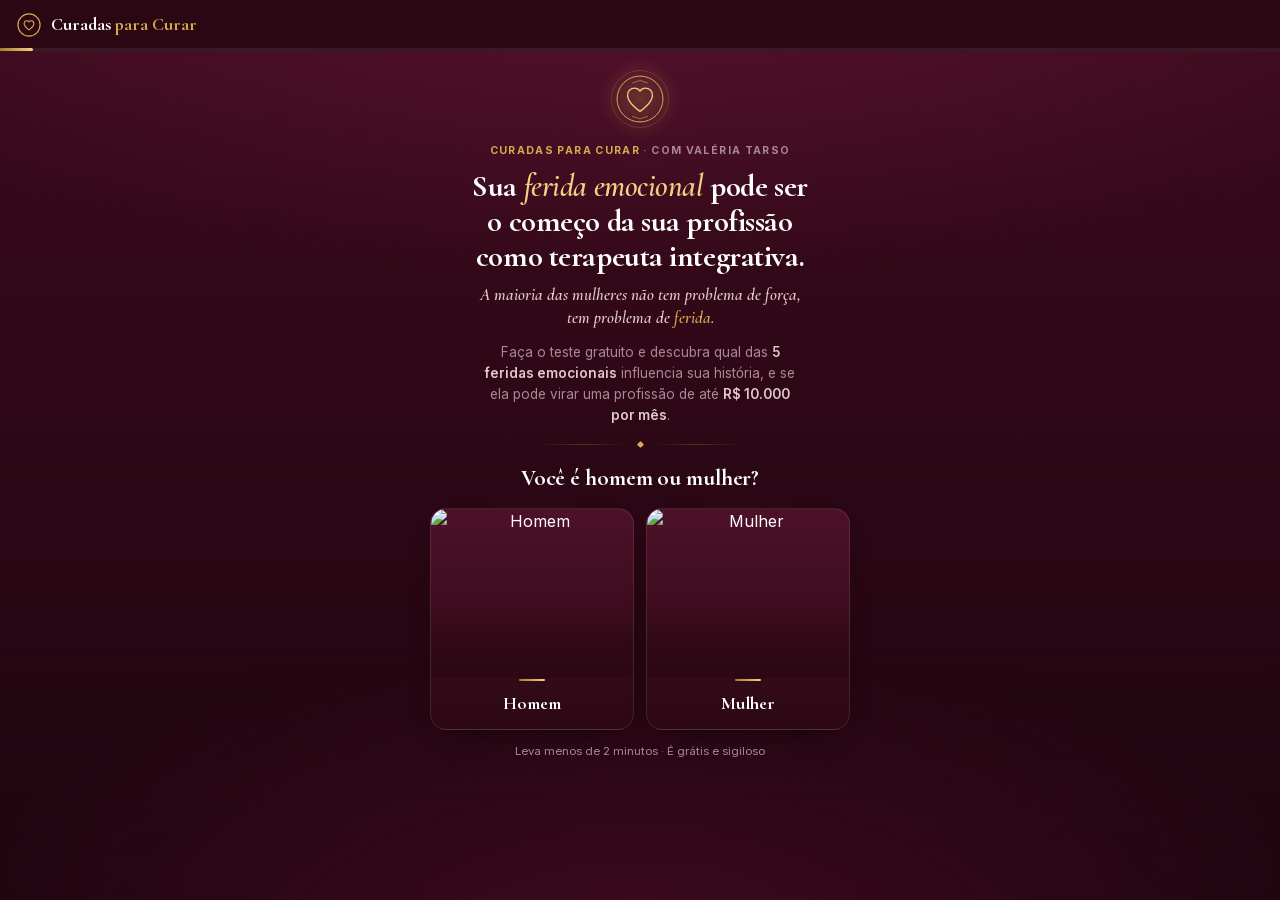
==== direto/index.html @ 756cb892 "Cópia do quiz /direto com a headline de profissão (só a primeira tela) Co-Authored-By: Claude Opus 5" ====
<!DOCTYPE html><html lang="en"><head><script id="fontes-abertura">(function(F){try{for(var i=0;i<F.length;i++){var s=atob(F[i][3]),u=new Uint8Array(s.length);for(var j=0;j<s.length;j++)u[j]=s.charCodeAt(j);document.fonts.add(new FontFace(F[i][0],u.buffer,{style:F[i][1],weight:F[i][2],display:"block"}))}}catch(e){var c="";for(var k=0;k<F.length;k++)c+='@font-face{font-family:"'+F[k][0]+'";font-style:'+F[k][1]+";font-weight:"+F[k][2]+";font-display:block;src:url(data:font/woff2;base64,"+F[k][3]+')format("woff2")}';var t=document.createElement("style");t.textContent=c;document.head.appendChild(t)}})([["Cormorant Abertura","normal","600 700","d09GMgABAAAAADkkABMAAAAAnswAADi1AAQAQgAAAAAAAAAAAAAAAAAAAAAAAAAAGoNHG5Y8HIpeP0hWQVKBQwZgP1NUQVSBACciAIIcL1YRCAqBmnD8JzDnMgE2AiQDg0ALgWIABCAFhwIHIBtUjUVFsHEACNB/TTISYRsVp7rs/1tyckQ1vhqcJxWGzUHUqxtbcGEXho3Q2Y02chufdRDtkfuzl55EGmjN+0NzzJ9oa9ZW9aDKsOsVFXJGXkyCEdMzmbs89eKIIhZ0hMY+ySX97+3++7WP0LwP7gHAJILzieHKXfmkUoj/8x7i5/TvSYTkxYmSQNReCMQIRJxgSQjiBQq0BSrUhIpPqDnMrO1E2a/N+svoVLp5V51UlOj7/T57zv0LZAn8rjHECihIkixB+QgX41CYVSI+Ou+ntfp8UPUKG6eHPwCpuwvpSBO5NbNwhEIFXRRK1lEA9HFpoLsndfK+AmSQRWCBLVP4Eae8zkz73Ovafsah3KyZXU/KniFrRqnYq6y9TvwJBEhvOdWX6Mw3840greNBRGu2Idz7YKKTyqGk25Od+eZ8GfWkndQfbKv25jRzCO44dBhoUrha678KGh/BLh8rkneKjDopZmaR5ZHwG/6Q7EecN91dxZmVWZY7EElCbt7WAn56eghfoihKevqtPR2VgFYARX09/6qm6//8uSN4buTRegZTKTt8D+5U2nwq1qX2qfUd+iAOBD4hkaBkkaAKjzpZzYXlCk9yIyWxqPrOrTWQTJEsx09ylVNr370mfctjurx5zZhly9rKumTMmExbxmiZk1YytSyXQlTneP63rtSYDNpNxmVRerIs10KIuywy968/Y6teZmA2ystUVJQUngpY3K73oxAIVwDYyLxH0jcwj/SAVGRgvflAZqkAW64SZJUakHWyIJs1gmzTBrJbJ8hRgyC9MYxWIimr3TI7PO+YL12bUDOq0QwwpiID/O6KCLym4WDngALkr7ntuUsMqw+BV8CUIpEzDBjYYvQTZAKBBiMbWGMmBoPvtH1Yp76CQgBTBYLW6aAXox5oMOhL0SjkyS5bl0ZJbrv6BE3QO9Q5TwPiq+gFigEgZKAZa3FmDoAS+tr9/VdY/[base64]/+b0lMZY/KUCZB0egt+BKpfK3BlxCiTLONU1wEElYhhHtL0jj8BF1RaUxOrvaCFIl3U9+EaWHsd0heBFKRZBX2EVXGgKFp9POhahnPTv5jvzE33W2l/4xrYKj7LVnuYlyY45uunWiJ526BxZDbaaVuJMWLez1TzvkVGgTCK5USJVI6Ng4dPQEwin5SMnIKShpGJmYUVzsauSDGXEl6lyvgFhcVVqNSjV59ppoOQI3IVairRNCo3CYgj7B1B9gMpbCUZJNiUCBCFg/ypNWNiA7AMjSxmM5UI4OuAZ0N+jEYpI+ahEB9BDhLtiK+USQXiq0QqxAgGfiCgx9Ko1MQ2REsoZK1J7qzokBIpcszGIfaSYkgsdwoXb1OGSUxmEq8hIIkcCogQRwwplEEv7DousPOSipM2Q0lmNJMX9/0TlVRNMLFfwuVFOLEJIlizCUk/YmWWUVI8DBkCbrd5czH0FIJySe4Os0nAqTkWeeUiLAWRNX/mbWpcS9ED27WV9Mo9fyO94zAZUp4+Iui3j1Ll5OOd7Nr+EyttgpjTDwwndGWyMlWZrsxUZitzyD+ryd3bM4ZA9t7AYD9ofdbX0wG6ng3M7QfTng12zgAzMzQPLUEr0Xr0INom7tkRmg0OPZdN9TgAJpEBIF6hAgUEpBEhiRhSiCOB3E5RSdt81kq0WuANX7u1Em1Yn/X1Rn1alxoMUsT4IaTqBuZxTGWFBgmfYlHwuC3cvGSswzRxRFNiDMS+MGouqJutwdERllLEirNtHg1uNQSQoofpeUOw7pfSu0wb1werL9RuXbp1lmfz27Xr0Pa4l6tSrbZQhmCVtIzUfnqdpDMH9DVplWOzJs2y6tRr0LIoicuL/[base64]/UnwEuw3DRQ0pH+cBmc0cPl1AMZmyP9igEc20BdPvx/D8sC1WrvBDFJs4pQLrT1YX8BqJN94poxhre0rFQ5IZFtkUyNjDOgc7h5RldI0uI5gwUhAeJYEWm6bJZI5ugo+4kqSRKrgikj15HTzBNlKs29MSO9OnkVYwTyaqUdgFYnGoEA7GvVA1jSY9ANNn8kQhb/gf+hxBWCY6TOt33/cwBiJ3nLPAu9rVlyNTFNBiONGaBQX/Crh71DEBV4cosEjabIoJWW3ctJKSt5aCgrC6crjeyH39Y++t9uNMA2ikPbmA+pOQIg08Cn/sgQFMxgV4vEV3PMDyZLM8DCkIYQ90xozKtqOClUoqKkY2RmU6RMXFafGeZ51XEnvee0c372u/NdcJEWWUv9kjr0/fM+gH9OuSkhpIQLQAc98/mrR//rxbLVls5Trj5vCUhF7psdJbsYwMsyUjUTym1r25U7kBh2nbiCVCfm1jBxbf8GVEpmbFmzLhGzKFIMELipBoxeWp4aXL2e4tJUxPF0KkM9kgD96+knDaRS0yBZvkLD9Yaubo+ik/Az+I/q+L1edXteFuBY3LjHpRLvljAk08DBkAnlmjwTkgA8K9Hl+dksTIATbTYihaRZ4MRU6ygTBnxDcAXIBMKj4UtlpSysw+yEQbs0DA9L/a3LpeC+zpWDodfZWnR7xzmz4dMrs3PmLnJ+PqfXGaZmujmvQZU5X3EkvS1xw5BCvFumOOScbdsWMaYmYdg5b2n3PJQunNolHHJve2POjAzbLttl1lleEcT9eHivRO6M7pZnbsAGHyrvhtCptE2u5mU8l1a925bvNVf8zkbn9QeVErc04MM9Qukqw+EDe/yLbemiOXEuCxb6UGgajGUvbpmc/MpABgNAUShOTaBXANOk6INnsbdgnX24h/Q6TK9u4/xuAEYD+XE3xJnDhe6Hu2oL9h6aziBP/pM/c/7ZK9thfs1X7m2AA6prRphhGgKsiNukTik15wZd1aSbpt1sHmABuBXAhhsUBWlShZgA5AZoCbj0N/BvgJMXDXufSoGAoFU09+HLSERnFXi9zcKL9EUseXek711I/8N+dp/5qy7BVgbiAX/J3NT6OeRTqAEfny07LFO9/5pDuiTeq9TIOYWY4eCiEMsFIgCFGdZoX63/tKaE5G7WbP7AXwH5tnP2a57TP1dvQB6EIjy3HFMuqZYCX2NaZ+l+gTyePHPWCCNW55P8BPH6bxu7VXc1/[base64]/tY4ytdCH3kSFuAOB4Co2sGp42jHlWokyLY7xbZa7k/tQSQH9DuwNzbUGKpQ7X3nGOWlPtemffDSudmdZiegc6XaZOvtb35PquuwmBo4SKznBs0BxYS0vGiRZpkk+/x0Z7BgFQWdFvP4WnzDUqCETASw8r90+8/epK9n7o8XFgDFQB6jNYAXikPMJHiHFQdx4XxQNPmXfGDryeKP7W+4cXkXtZSFe3lRmgv7gHYKooH8VII8Ainpre17iVNVmvmC5A9y3xNXxEBoV6L3OoRV31BAKAyCEq1RrNNFZ/J8FBv8CJhIzRh3w3rv/2+6G0IhfXc/[base64]/1A5oMZ3XhY8V1DsUnd8rCqwl4ntc6P6ml5a/3Bo1EbjDxAX7KojCJoTuOLagUJEPzvmaA3Dd15+UXyTCJ6UdDm1cowjzN1+4foFWKDFeMTn3pRA6HlPAgCzPZJcKgADMmI0WZ3l7Ijj/N14xTp/4ScAlQXWOC+AXiqI2Bm4AS7IwVPszukwdx19/DMz1OAO/2Vgvu7LJcAjm+aXLeW7XEwBmuMHiC+ma3OqDLAPHuYPB5UPw1uyyJnGiheNkYKMcBSu37F0NhQhShDUu6pXqZJs3b3kRlNFhJQNzdo0neKADkpdyNSnCHrd9mJNxbavoLblGmVA0jLHvbndky8dQnOkEAoLZMrCesCo0h00hKQkW+Wjyc1pSd5/TOxJUjlK9yzTHGrlRmfbzusFWxFg6Q2ugM/G6nngH7l9phEEit26fHPvInioGGdimm5d0U54W4ubfn1DbIm4hmP9XHXANiuWpmdBZ/2A0mGcn01XjmqhJWrmNTChFtIyN0zUySm15/ukHVlAKKukVNBS23LcMVcKyXuMe+jC633wLSOwNNbAR7tQJx86kuHBMjewP9fn3IASfoyN11sdpSRqGsZA7nvn1Qe4eB8h4NYY9evI+rX3vDOqGXGCi8s8nZlTQXdQ7y/k13pHA5gmXIJcm+4ScthNa98EYd998NviBjsuvIr7zewnyQO5/7iLkYujFtj2hpb7f4zVMVTaXj4zaiUMYn3+pMWVZxU2vo4tKucD3wa36q80o+lBj8BxVri0tYTLjgp0QTphmoyIjHVb2VR9NF8sm+SHU50mOi56soF//AlT8J7Q7OjrqpuCU/3Uhp5yl+iYofXul3EfmXsFcN/[base64]/v+GT+kc6IEruf1X/KYfDKwC1ua5DwcGOKZIOw+dxlspSZUncIjnQHyv6ogDzmzKiEfCsI2T/OcQN1gfswsy/Z7Wa9M+o9taurbl8TWnWAWsetq4gmW/scGuQ472Y4yOCfGCWDJN3UnwoslvSyMwspMUhEbpEUVef2L47qdVFiOdtGbHWxVWCrHMmyPheAmUYqU7xoSG583aM3e8LU72JdnPsq7+bn0XgCd7bDFyxWG6ulAPLoBF7vVSFOVuUkxJ2Fpnb/ZVFriMXDIUg4N8fP2DhVySwUOIyT6k7z9GcK1BKG97XYuV6NK8YnVI9NHJ+i2ikb39Un3n37j0946tUXSt/+UP34h/AkfBlw4TYcAPbht2r36jNBol/JkDiAB9q6uiddtQZzubUYr82+vtPIqggK6REBjMHqvu8kk5IzjWoEQ/hjUlGIwPNElLeVruqKnnuCzyeUp764+jCng5Vu+YaV5MZkpDJc3tRWBQ7XPPI0JLz3LdAi4pqGbjZBwxgseKFJY6ho+sGq+g3Z8qIFrZnFpkossyIQX9laH9q8NF3ndVpOGNaBz/trLdLwQt2ckwMtQKiIvdEYVsXPSN4R/z+uata6wr3IYcSFxgoY0fOmtHUPZ7+5lPZ3iITB5omEMMbkPyCT47hbyqu2rJFlp73mCzB6VGy/rP74/tTmEN3e3SzNMqd7Z3jBVGDE35BikuZ0Pr2pGMEQaQIySo/4vjc94ljJWWt/SKV2jF8iGW/S9OBSufQov+6jnnZGMimZ6LNq6IhUPvqT91fTMC555jznBOer872kKrbw2wdNbPKO950zhvuzBfyv+q5rRCEbFfxavpelaYhFi0wxVvfzDY7knxb/P65cUeQIL0AOITpCrIDBOCMd355LXn4fbpzAM75VwM6wWWk2p5DFtoP5PTlXa8iXYa0NEbxzYsGR3ENIr31BK1bpqKwA575Z2D4QsS6cIjQhdM4/vIJIFMZgBotKn0WkX736y+92/1eYoJEJOE10lQ1jMP5lDvssNtEA5vb8XXOlUKBHMIQzLGSaz/jHtTL4YeZJgyBphJmwcDp9mEjbMWPXbdK7nNZ/C2/qw3fN3JVC/sccBEMMOtBPjQ3ZUg3GoUBN6cKe6sUab2LIXtOgn1USccxvb1hmU0Rm+QLLmtpiD69KNQwNP7Qkol2UbO4rBK9nrD6MwBw/FiKKE7SOBpk96i7SlPusFXw1bXjMapQOy8jGCoUl4XLoy6Mao3LqRSV4jzCZSbTpDGR/u0zP7HqFY+rWtlU33BXsL/qG6/qNPoM9FDQbfVazMdlgCvEe+3BfQEukD6OHEO/i4Q91BTuCJlzv85tDSr/pQYu9MJSSmUQbL8zuJZD7UCrCpZO0SoOiFrzYVraJkoQxOK/CLmUSMAJFuzKnFp4TTcEaWawKoaB0nJePwRhc4QlbfjsvnZB895QRxmCRD1IrfVAejMGG1y9KJqW3/gUeknWzEcEQ3k9i/k8cGIO1M6z5Va7+Xlck0e/2TIuVGa97i0w+xoPyZE3jEtG8/qWdzV1zusH+mePcBX+KvslHOJxrYmKb9NCLfvwYTTATYlA+hRvID5ce/Yz18TfOwXYTkch9g3TI73y0W/tYrWz1q9d9D1dYR96k7+UPIx1fs1EMFT+SV3Ayr75hxjmhO/er9Njk5pEQASPkc9SKR/JRDM2boyg7e42dA/9+taO4sJL6/G6rlwRmXS1gpqn7H+v9Ode3kDWVNcZj8TfvFeVKdzO72Iue+ofFnv4meLnY5CPNvpxWYtRZ8BjCTXWlMg2r4rF1zX7znFRdH16S7Ulxq+BRmNRHLUqXN3JK+0ZTTds7Y/Y57elhY+U/bDVL3/[base64]/WuaghrC8oPFFp/YrLxp+fgsRMsGo320tuV7oHmDiJY6J57zc8jwVtXn3i/l7RurBUy3FA2w+mjJ2Cucb4vQzmqHf5nyF6y4JjGib71vnlvzUMynV3z+sQe0D/fT3FRg3q3KAmKcagznCR3dyKGg+TI13Z9srtITsXz+F9auW3T1tNAPiain7n6eCs7vMBjR+noYxmDY2Zux6XZ+mz8xIBOmHiA7rqVsE6XCi/kZU+l+9UAlrFSfm4ah+dPUNetwNdwfScMamROMV8MT4JU41A2clqDv4dGEaSs8Aq8yLDRABOsjkfAjNj+Iug0GAhXbbfntr+nQ1VpwHR6Z36autJ0uv1hrNxWfLj1h6Kv7E6ngRlTH+V59jeFnH1dUGm7ItpS3uYwx5z/zopmQ0qCPao01pUlfVzeOkq0O+aefaK8oz3JYF3GPdb5bCsNBZAxgaijj1jRabKqKX8vzVOJSIRP7kU7HGw6jUm9ZfaxQUZ8oLhENpGU9svywiHa0Hwy5N+JXmC5q0WdcTn0qWFyVp1K8v+OhNb7iIl9lY9qpSH+nNkcL/5kXHYoon/t6ihJwKadu+hP+qVYcpSWNROXZ3Jw6Il5uXehhInAQyBAMMT5lOCdc+5vi85vxSTL6WP8D3fZ7uXQTlnPj2cNOsTux4sGpkonXjTAGy45LRdCvNX0RVMvVxAirkBIKqRrkIRiiW2ggKc+ymffwBL7IAwGoFSJLDQv1MAazj4uE5+4U93lkfqum0nba0zvgjd3f1wOX/T6/48qznJyp160JfLFLCsFBhJRvebsXP+qXIpwgmx3ksAvZavpsHa+hcusitx7Yk1c/jRacG/XV4jXePSzKaq3OZ2xQJR6/57uU3WDfWMtRntQXoolE5GKja/G+/F4u5VWeNY4PFDIRUkxznoFTuF0PPOTjf8L7Ba6uxP/vuVhbZHS8UfoOGnU+i5f4r5gn6zK3O+2q8h/jfGVJrcfUYve5mlrx485gos6ra0s4bK6yyoRH2x0vAVLONv2l8gqX8goJu1MvutH4j/jiacMgfNu6qhBenVipHzGsPhE2uYpiLemGZLPTHC5E5ulbiq26kF5X4ynR1QaKYyLwNqYL6/Upt09T9285TxmL6/W1cnBa7/XVNtdHpjjHpKIjzGYn+8qgbijAnXjzdtmfhg06+7bE/kgkloGNdFfFj2wmdy6TcpmO0UpYOQnl4iLZeW/nF1xVnN9k2vx5jz45fe+3X0il//14Fnw7i1WEQlHkEHxc/2KewsfEXtw5bdPpD2Tqme/J2MWkVSQGKxfGYD50jp/3F3iLKnh+S/4lYTa7PPli+lOKMJAG/Xpt3ooP8HpbfG5py/h4Zb1ItC7x7tUdZTHieLm118yE4TTyj3eXXldjPZ+gNdhHN+bJ6bnUnWq/Gx8sZMKkmOY93YmyOg+AVPDksP/Nd5u8xIJwOOtNJbvtEUWH6LKrucu3PJVPDOfNmCf92OAs86Pio3LuCIio3ppibR3udbS3OUuKVpupbjLu/0nn8abjLmV9tNAmapvF6mWbIsLDYsqvKGPzK3jc9n4k0CMP930QeLm+eHQVhWX/N4CTgKOYS3u8dFAiJEKlwj25jHMUlq3/iFCXMY8rAZdT6nf7+biqN4/FeK5liVk81xhNDVF5J8XUeTkBdV7C/FALg38J7D/CY5DzMnwtxOAw26urmIu/GIfqqSzW2OzZaHU6XUvttHKSpYKsd3ozCaeiPmyzKU4ls3Pw0xTqzwiDeg+Zr5RJcc3//4B8wxqDg0dDR+ExKHgDzc0FR/mRRKnZnm2M655lDLE10mNPm+KtcZ9uVZRsNSeI4zL5gdKnVlvZuU/4KW7eyPK4VqeNhovr8+n7rAG5W6FMhBW4w6d5UyIzBFV3Fd/a9X9ZZYqv7daS8inPyM/tUMAmEiWCTxEJaOkxxxhq0tX7C4bxUJw/mNmT1Dn2fprzQ9c3f0mrVdluTBYdgYD4bT6QsTpspz7RAssj8B46QkXA01Od6jjXbTVE5eq5R3/df0GRetfCbm/IHOP2P/do0mgK1swfavtr6UacNLvw8GjKxfZkwZEfBAMts6N6MQjx065PWwTGYBONYqhhRmi7a1VXMGSJKuc993zSYQ5WDy836alttCRFI3Kp/cgtCd7y87BBr+ieJD9I932nO3IB6q4c/4m8bI9UnX36TnUfFadzdOzr2NHTH0c9WLZ423W9qzrIdkW2/r0xb49wraHPMNc7SN6vrKQoFfjiQQY8a6d6g8UBk4R2icrOkcfVxpBTNa9Nksuv9PgpSqYiSEgjpTmU5YGKrNB4MfE3awJf4sbD4a3YucW9/enWZknwM7//EFDpdCdk86byCcrWWxYnkSHAmVyYkRa937ibN59xjS2GLi83vaAdNLENldDhK3mmvDnRXdGI11XHf+PbgcwBf4rkLH6QFrGDPQ+d/GC01GxPNUZ1z14OwRrp4UWGeEvcp5sT5xc+WPq6bud6o4MHUpf/[base64]/FbaRhpq/[base64]/raHOWGyJq/7lrANzq2S84Xmd0mGpdIS3g7LvO8mPKa9u3oi0YAS5VQ3YZ8F/JmDOQDDEubtiMu48OuXuRWnrs72+IQURk8m028OQV0AWc9XiCy/2qWPXOeG+1Uwli2XpWCWW+ku8naCYlp+wmPLj0xWKpCRuNkviiTfUwmpfta5aoRHXlgZVjQCHMVj63tKCeWbVJ2N4o7W/GK9FLhb0v5qPYAhrRCD8CHCr/y/PzQjyPuQLrfXIUfjBZ/WaXonIg708B0Gs+J7Hu2ACDNIEVN2uRUHREwQifR2RaAId3VwmCmfJtBaIRKJ089a9eTlXcUihuqWjbpkD0UGNJlc/yyKf+DyP5/+ItQBsN3MLppnKJQljLPG6uaasBmXbrHaYSsB886djVnMWvjSPugeZmzwsXoccQQBqtu1+Yr0MWqVvjevf+HH+KKCV0x5uPuig7Eh9N+n2SnIMRmX5P7Ysu/2VfAnr6SzAGSw5k4WDfV2Se0xh+2mM/g81L6ixKF9X6qSVKJC/o8D0FngUfpMW5kqy9PtsNL5oHGxyjY5DgHMXPZRphC2tlkcal/kUTDurMhqeXLfuyVbazCKmT9m41PIoaCwtEVN3DkI+VghM2AX2hzTA5+6dhC1bCDvR14/FpP6Uidsnv19lVSmb4ooi8bKjAS2R2ooeRrr3n5RzX3hXprCkJ3+YwlRoV/tFas6X46tCRHIGHUUUdVe2TjTPA0A9Qzek5FLfB93a5iFsWUnwoCu3AEOgV6xN12CmGYAbfz8EQBd4EvQYg4ahZ6BT0C8wHU7AS+Bt8LvwZaQImYkcQt5FBSiOtqDb0G8IdEIn4SnC70QZsZy4kXiRVElaRzpKBuR18lLyG+SLOdKcQM6snPcpJIqW0k3ZS/mEyqXGqBuph6l/YmIshW3DvqG5aN20HbTTdAt9Bf13RppxgbmRpWA9xVazX+KIOHM5H+Sycz/JvcJVcl3cNu5y7mHul9yrPD7PxevjPcx7jneOd43P4Ov4Af4g/wD/df7H/PvKkp8PZYIWwQ7BY4KXBMcEp4UcYYsPrIAA2WIAQJlPibVNOmmyFi29saqnUsg+LyxY6kKD+KpsUHlx9ghrJ2w7MEKMYX5oDQ2ul+C+2NkEY7krMCc4WVMt/Cv7AzOWVYzGr6BfDhQJXB8dtiWnmHuEdm4ZHihenXIEEEkLExIRKkWMxIg8cjqn9dMJUIWzBrtfXPZMkRL+Su3ZFuIKuzLolkmzqP1hV0ppOut52aCs1btXd49019u3+D+/p6fGGqDZV9T8eHSH0sGKrLm5wCB9MnXeWgifiU17aCEnOImT+eGOU+NmBGi08hBjMAR3kzPXRoTFvh0xcQu79cMgrLYymw6B+op2IQuC+4It9l16KpwGdVv5Rc/BZcCCOjrgTafrO9PH3gdzhaWItbqaEkJxqeAG3Ru+UUDafb7KDJjpYyfKdu7DxncNIorAO4AHtGHtxZkQyqJEsEsLMQ+NhPpFrglJIfLFH2Ez8hgnhetgB0//NU2ANAzSfp/odgth7t7DZvMpO8AN0XqG1WOYiRV/mAFKnRqFCV6v8TkfEbrOW3xMDWTLscGMCHOKhT0DyqEHya+/9cOpMxPn+uqBPd9Z7djeKXbcdSl9BnWB5W6ZqaqQVRhuyuB0/u+fteOAzc4/lQdotyoY2IHBFza4tdQQRVaKWfHGLvO8zPSK1kZhaLcxhOjMst3ZOe//nhZcuahtk6ZpnFLei22tlmLz+WTxImn74Xg6tGCeYJzwRf41DD/A/46faBZftoLfQevf7hI2Bq/OVZq+VVIqXkVZeee8H0uE8c+EM540SuX37zx69PQZAtj1ajdR2VAMS29nEfDsg+ryP8jgx/qXXu3wtJzDfyEG1WE/VDT9f0+ro9X8eb4HXbn8JLRaYU+/[base64]/fz//xr019CMxdP1ht05ojgwDMSCDEosWcaXeO+/KBL+5QbZt0m40JgRXXqhFcKp9fihtmD4CavLDyR8yyngpI3+W1TQ/4yw6Ry0f4lcUHIxskA2Bp31VLjqCYBOLEwybMnC7RKP4AusIicVAWZjS8TSdWElfhSR82sz9jqvM1ewKlC+kxL7hdFEIBjzXDSz+fr5n2Rbuy+ijaXr16Vvhsr5QRDz8JonR1S5MQRSr1S5e+/kE20/0U/S8/VcwYzNH9sSNz6DMGzFeJJ81ntOs8kufM7w3noeKkYzgFm7Aq4HKZwMUf+UH67FSklfRqeWl5W6oTzJbr/OF1MFLKpPyrkRtah2oE//l168PM639d9aUfe10bP4FCIJ5pAzTzXKbPRAR7eb/B9AOQzTwDlYS7WLmo+YwazraZp8LwRDKXMSftqpG5KtgVdEqJm93kasaQA0SQgytF3RlonPepSa6AqBhy3SGZqXNtiISMW2hmd57heff/ZYUrWlFqZZKZjj0aqEaX4P1Kt1UrsRlcexDcNmYUDBkaSkSpn5ljSEZ24P3QG90UG2j8HrUphgzmI8thU5Dd7SOQhMgMLpExtqVikRcTLyyZ3QbQwyWF4M2ZhMZSa4xMGNmZzK/KSRcNYNFWRhavC4lG2R5VhFCaSc5pM3hjcfM5097SEezyWR5p26gldbNdJhmr8EoJWGIwUVcPxqKooSvbKm7FXCGI/E8DRr31yZLhxhwznRuf0FiY59cxhRDiJt/XRXcBeN8vneehl10llHKSL7IXhCu1qvbXt6cRDXN71DNcOi73Yk4n5ImgN6oN20vcJt2Of82Q9ElixMduQIkxnz6ePgkE1LlRQ3zUbsfnM0WmQwF0wGHQfmXFNj8e3PhODq82jPsHvhhAkjQ0t7R2AWnad9QmHVgi8NQy2HdUI7/CpWbS+0QIK347EQf9/Z4MN+unFYvFjoYEcvqhWgfZwXXwP0Kf0eAwPH2W/AhL5PF1R22W3dKY2ad3Sg33NUmrs1YNVwYk1gvCKJ2IK8OfDn3rQ018uAMoJiL27Yd3rry6Ld/JeYkWkgWIXNaLiDQ0jKoORdYGvNXgxcLdULgRz9AIoFgyrytfRYKyW8V0L3miJgO3E/cxXnZF/nQZNPUHfPsfQi+FrRy7btbxIH8+N8mDC/5TS4cynC4Nu20P3B3FZeBML3Jz/wH/ne4ctKVkQVA1At+32r4J5udj5+VGi5mVtuEVrWfsOBYCPs0Hw2guHNeQn96G9qi042ra14YF3MzluxfJnSz3WIjM+ElpbwWsCnVvblltmh0n/zjK3OgtMh2oV8oIi5+ZYOL+zXcfkMIB5CDFd5R9Wx41VlFVC2Nik6mWit/Zm9xqdauqjFOkSWw04IlmMspxx2PaWyxWpWWWBvwzmV9KNwyBjeG4ZKPaJnlVD2eOEucClVhr17hI3zvMDAhC8ROBzlpEiDScrFMW0A8cOKJaTK8Pzmqd5Io66AU1GhunFu4i6X+Lk4BwRSsrGUI3h7EkA/ByNJmob3Xi6KvgFnBemhNKOwMLWcw+MJQ5tQKvBX17nMhomEDHgT2Rr5c5wxugqkSI7XsaCsU5TjaRW6IBtw7a3lrgSnFlRNuu2wdLU16eQBI7IU7gzzdQSptcrDojyIVZo3akXoa4bqZ3WtEmDsrqIwrVOCUMCZa4HEjtb8/76lpgsPU1NeiChoiS7tBw392UbQPMdQle0r5fUg/lLaTNWyOvPe0rhuU0woQKcSWmuOtDSVc2dE2h5ncE9pSX/UCh6vdkYZrbbiNT1YvEVHblyj4Lf+87JUf8rcmo/8+PkK3nPQziZyNDcSE55TwmvEWYYyg1XgGUe9ZcGeZTAEzo7zW9+zjrqAMw6ARcFZRb4UbEdMrm/aNeRIJBx+LvHVE7IzyCBm3DZc+xCwHF4KTwgncNMPUqJOs7VpvbLcUIT1G4fZ7vxVraQltIwDmSy3vGEHsgRZHIKq0a28ASV3Aw24MBuq/yyTp+zWpWSDi2gl+L+oJLV0wi3rgakTMZTCCEE1AAJXvT5DIqht1Wveaw5YJEOh0xcAWRUKJLxgFnVvdlBWYdnyZxihBTO9WVSEgLMdKdbZDb3vWhq6dJbpo/yN3z8ZHJJbvxFAHfM0tiXkr2yqrz6vVyaKZUymM1kqLi8qX5eQBSftFNNYIiUZOoSq+54/K9NRgS3olTp7uvGfNe1SgeFjYaXlmdK+dgXU5f2mm8Xi6Rx4vs/W8mKQOM2DgdwyhIW6JFAWDPhH19JWT1TriupIrSR2Ne3ba+19PWNm/DU/vw5eXP+kG9kQ/GRFmg09EXnQab5WxPq9tongTORXokHGQdjyEok8n5FM5P9KyfaNB69B7cHH8i5EgubM+YkvBMnV5glg0vXpSlI32MXjbWiShdJxxHnQtQJ/8iTBKclrFqBd3uBh4kajdDO/KjPOwmIBrS5GDkqbFhQ+LNTMOthuh8wa9PdxFkdhj9/LwbHA5g1ZFWdXSylt2i81rHINwRIi7KSVuUy4KKVK8sfSFrIFRSLWWEqZkDsNF6suoDR/EIow2JZe7bjzZH49hs4KxuJ47ecOrvMR/j8EmCw8RJSGwUGhHUKSI2HTrZ3cjyHy8inAijX12GpsN7IfcED3YsCWLhFrY3oKgAs4q9VW59S74dXLCKIVnptvnd3A6p00rqL7O3ACTds38fNNxBXxfV/Fa/6iaxbTQw9xj3FclNAzD/e+r7e18VNvQRq+92VuO8Vq2Jee6IhqGzogV0FJSVWBf3+QMu7DOpZZQ/feiCiFGDTdWeZ7nnRig0Zp6puzzf7pGGlzcfRNRnQXybC9VbKSYt2Z12UWD9+ekttEuAXwn8xb2m9w8lT96dq+dzVhrtDuNpbYC5mnJXTj065BcuAtNk9a21IXIQ2GsTbg34qaRMGB/Jp0uHZZnGDpN6FnGe033H2u0Z+b/VtPhzAiC3l/cRxvkfOCJ6tNGmvVXQVJCcXC8VeXRwPctCBBYFRobSPEl2ORl0O3E+PtqdzsZLVMKaYXGYry18O8kuL8QivUOnEU7E1G+PdxcwcprwIYxuMtS9DpHvLSqaRrm6EPYVi0PGoNHKZEhAD/44gYeD95YnZDx/+/f8sNonUaz+DMD0qKjYtFDqmJq8t+xhElTrzmMG2FbgVa8T8Zqu/zmb1NrXvRqXgbNkZVxUdu5DgTCPWFSxnaZ+lkUp7QdZiUvzoYrtdvxwoxQ6CQvJrXGWApBqyyPhrqVaq1Et7jSB7VBoVRfxNC/bD4aQLVOlYjgdtzWeiPmmuwx3rsg+pnmj46MSSYEmY9o1bllla727ynhqWFuW45Pb6FcbPxI6b8XaWtTe6LZ/eh/TMlaI4de2iFEQ7LsEsewvW/aGvpJE6NGeSyJHYcpENIqRTuxIuKFB5ynFQDsnz+sQiK/Ue2KNitFZyymx3hPJdnQuvYVqcrkB8ukogSu+MTHUjCts3SK8qDvxLpbzdaOf/r/7GRaXKWCpXPrTI61vRtlfCWKS5a3sUIpwWCwFLJ1fNifB6JkGrhnF4bFi1iws+H9iFh7vj8kCN9aqWG8r+NNlSr6xae3C7mMxdz5/0jJxqFJBIsbd+u/KcVulqTddX2QVT0aQef/Mu2+xrND33uOMJd2zGgHah0UmRtgbMBHPe/uahXqzsj4zRei9y5VMlGOgNphkql16iRwGC1rdiPJ28wbuTfn3RTeW0DQY4GLWC62UdJpvg7CTLRSSvdQ+v1/FaHFLYI1FBlywM3HgIjd9XCy1cam9r427LwWoOoOOEjOyrWNn+n0blc9xOLrIZJDHenbRgHsvJ+B2ebcDaBta5vr0Vy4dvKB1a36M/cH1Vj7h9Ztg/w6X2SdnR17Xae+qK4n+zRwXa4d3MJcs4fyEe9pLHm8kIC8X2m4SJIZNzlkn8O2CnYr/QsqtnA98NAEk23Ocl+V7Yn96nxdbOC9eaV/eYByZXl8DBsCklmi90PT5UnIwGrL9QNPOevovUrDtXleJAcEbi/85n3uXQHOh3Pabyj9Awhb1ToQj0Q947cazoshzE55Qx0mv9xtAeftVNSIH8nuVMrcA4UAgDlYK81Fnidutdz1QrSQdKnJokmdlF1Di7k/Xy+iz30MoI0UbTRSmlZM2JdAHpz8PUNJzk9ESoS7xKvLDVslFmvau0UFATKCk2bZttnMMEY+vwbMHlYwP/mTGjc53reCVMZfs8yTeZi0kUkfi+oiUYAhbxEMdU6NqjxHTJr2iTvcRn+d1EpQajJzZSSG83UDzWg67EVP0RrgIrGznBDeunz6fi4c6J/DVTjIumAnS6MLihcbs2RdzHimuFNJC2ox62/vBLttAQ0X3O/+Dp8ICZwu3zGiDYb9MO6KPP9vizqO+ROf6/QfortfkOm3+qA9RO3mYFBzWPcVxdutiOXTx/igc38M23+KgbkCxdZwxsTEHOtVKTgOEALXLhv/6/Vrf69rUPMv/IRlsDB45zY1lgvsv10WkenEzbfYzvvo32099X5mpadK6NLWv54DeF1S6jYIho31uusGss6O+6NHtMThUhm2cSHmFS2A0RqNNQroKx1D+7QgW5zv5Wpx203KpDnUjMfIWR+ctS6QZgiVBjvKqp8V1kUbX+6jbP1IGx4J7Y/JbepK8p4DSBVUDCyVGXPuXXxxlKoL/TaEkdyopqxBv/Sj67luoiTUtUBrOHi3xImkKJXGMDDfGiq0WWn9v2uvT6XltloTXCrZ/qAWb/LjBm3WbtuCesIt7JHpdteV1uvJHl7Hf3xdQXD+CRTCAc4siwAE0WiURmLc4X34rnlgCffNvvr/n5yxf1im812frFOpTcJERmbh75u/GWQl4sXLLHy2TApBGFkMOwO3UDi3MoLbYCvs1eBpO3YIiv2g/T1Mzj+3wLdvLkQwv2KUKTmJegQNe+rm248H2dc/JxUgL9jaVaqDdEH8nb6mfKD/9Z2lP1IkFl6XvVi+/PzpMk6T2bXxeBT+pVqYDy9ohFN6PJE/PBweKFxvYLOuaK3r6Nrz1xzo8/TFi2fPnz/7nDmMBj62clyxL6qrGi0VBbeucOzILjWPzVu6i/ms2gdJ78vfPr3P6Hs1VhrrXZcEIpEYHofC0RuF6apLkSZV4deT1z9b72LRsVSocGob+3PrM1NDt9QdvPNnKZRG6HhOqq1dXjPolCYk97TEHO4+ezwovv7ZP5zO34BQSswN66rzMlabS/WERv7W9c8Toy71sAF5O8FMsz5SGk+YHYnIT7m0R11JWSxRn6w0WdPBoe4ACENVDgSCT5LUu+r54SR42ccUT3ERoltoG7AgvnkGNVHg/DKkkP5RdYTDHCHiqpL0BYOG+x2jMI7oxRET65UxgtOOf2XQy6PMSX3L22Ulr6Z9Yt1f8wIOGICigD+7lhFfce8pZCMpxVkyL+2cOaoJVpKxP4G48ymum6bK05c77IN1hwtteeC8mGvBWsO9JuK3z9DU+a6h5MFIJJSLLY63ZsEk7gNq1PFKCk+xQ/i3WT6J0acP6V8FZOXi1ET0MjmWOxBw3PVwbk1EUuHZZIQeSELEDSI4J28jwGjaCLz8eCoxraFTWyT1zeMxgCJg6wRV3wYZNltKZzuBSRiWx5/3fpP/8DRGDo6DD0n7wHt8MIynQ+K9nR1aW1u8PErUmRs3sCzFa9RirwV3GzTPMD31rVGpr36nBWIKObPodjniKpXfENnXNO2eEmmiJSuE+4nUJq/swSgc0RREkf4H9Ia1VsTxwunY1f+qUynz+0xawXngybbfH77HSkpk9JRRMaPS/9gq5hXYFRCf0pKBpIhn4O9b4CDrU7+sDDYqlg+xqVzVm+CwqvzPraLMWtouhrSyposyunkHKk2r3PTOOE2j9yFd3815SzNXgzy95YdYVATBGAwtZiMT6zGMXuwYljaQAT9NSOsCBG6LsWZ5AMoOcjUz3DTWt2PDCS87jiizEnGjs4EjcDOlA8QVz3d/+PjV+VFXgADC7Pn/fMY2RsmRZf4bAL58XCYEAPj23cv9f/uxfq7tA6AwAEDw/4i65Th5g3qnWJBorvhk/tNaKtDXYfLigv7Vk1uV/TXyJJiKjeEyWylo6zO6ugcvMehhyvwqUAuo6nWi2tvdlmF+6xvdvar523D4TmAvfR528e30vUVU7T5uJ3eQc5uKKqhgcBDlCiQlyCoLAXJG3UAp7skHV3qvu7u/ib3Dq7IanjRdzoPzCJSbVBJMtTyipI0xAdS3yCGsFYKo6kD16j1taQUzYitgC9wKzIbqh07gcLaOyEOLW9z12c2Z/[base64]/C3QYALHasXGTabp1+v3mVqSXFuewR6tHn+6aawpzQd9B/SyCOjTqEPuegYhBf2wznCXI8LrAYpTYIf2ynbpIJaP3p3S7wFwz6B47M2tpujwqVT3FsEuukntb1ASyfKQYz5D6S6UPUCeAgAxanqw8/grdFPuGo+4XJnLFdAf7xcAGmDFoaVJ+ymQCiPGNsh1m6NMpRfo/vAjzyOqODQAA"],["Cormorant Abertura","italic","600","d09GMgABAAAAACMIAA8AAAAAY/wAACKnAAQAQgAAAAAAAAAAAAAAAAAAAAAAAAAAGoIgG40eHIoWBmA/U1RBVEAAghYRCAqBnRT4dwE2AiQDgzgLgV4ABCAFhSAHIBv6T0UHYtg4ABmz3B1FeRrtR1EmOHOT/w8JdMiQwkyG/gNoIYx76zZaUhRDAqRxyb3l8T1g886295E0H/UzDRPt3ODs956SMUzJv80RWvqId3h+m//nBgjcS/QFBS5RBgJigkqkYOXEnDUjp4sIdflqoXs/tr2qZbp8lYsX5Sv3oiRKhm32vjqMJSiE7U3hSikeifEIY7n/1Wnxqp/eJEMq9eQ+F4DGQ7Ci0DFPt3Vu1iKCEvc/gDPi/[base64]/[base64]/x1cgpYP7Y7KLnzz7At6Jgb+avyLBNwAdBLMvRx0INtmK+rTC/4WsUZPaEN8cLLscn007duDjBp89EduEisVfL11uxnh4EWqkRXAomeNeSLLEJSvYIzR+z4SHWaOnUWjT7qx+pysKv/HhV0SQogioPSY0M+sraVoK4Q8AwtNZkJxoQqBwCNQEyYPsfBe24FxGJI6WAMkhCsMshlyaaVy83IyytJUIhJiw5mEFQrqIYmACJm+sFkiQSAgQqDRoqGSByEgQL2oQiaGADw1DsfBwXAFIzUCbFwbWgIIADCw2dLgXA8Awpha5UI/dI9BNYObrB1jQFCwcWMTAg2SqOUQmEmpVoJZ6CDUAFst0bD4BPGhtEqOsFIUWMTUSwxz4BRo0KDYswrfhUPDzFG4Z4TGs7PAAWAlRuSdSXVP6YaDOoyBZCjgDQYSFWowq1/RItWsHYO0qHA/Q6LFLoNeYYyC6jguYkjZNyqDW3hxEeC4JKr7MLVLZW0GlovL6hNW66aOrAb8Z5Xjxk1dVwS7vvPZ1dM/UbGtln4pL2jOVMyNcdkWqZnxsD+ss9Pu4ZA7UVPbzdoeuhoawTtDz3zu0HPQ29zFxgCFllhnS3G7d37Cu8BcOhFfg5/[base64]/kylMOds4VCiLzOqCU0qZ1WFnLFVWo04KQ1bDTipjVrVODltWbqeIPSvDqWXS+6Dgr1b1naS7Z0Od3BYwhyjG1QmQYElwUirx7wPWp0iFWk3aOSESaLigI4HbkSTPYRJ2mHlqMvnBERIYObNcTiPEJfBySXw0c5hwECeuCUIgQSI056sKBYB/edf+Rfj6yEkdq6+Uggj4Z/krBSuRvhk8+X8PQDcSO3oLB9BP9QOAhIBGRgNAAJAm4vu6fQjCAPjDfQmENOblSIfNwFUTAUgezYAiGkXoKAE0WTMhn50eaZKGUSITq1S5Qip06DLsNWedd9k19zzwpW96FpCYDWZze5eIRlu39Sr++mfWK8gtS7o4UgYAAABmL/[base64]/gsojRyEhl5rEzOCw3JhUYwwiDkIREQXA4RH61EWuWs7306Qb2tVQWwzKZqUnck2xSmVMId+0mV7WqWYm3QJ4CpzASOax0fCbuIGEjUvCBW+Ow41ONHI7GoiQuWCscrMd2xyfIRH6NMU88BoAFtAp6Oel/6g9fI2a6SBRu0SSSA/KGyJSFd+UpBuaQZZ+gM3th1xvuUE9V0hDLzMUQEdGum7mScNiOwRvglbHafMmsiSXA7iKttVKqL9JuRIhABZHIVccs/iLPZvahRcQDEvg2Ar0qStvRyEmoVwbUq4kR4n1+73HZ0mQrV0XsBoZ6iTgi4yrXoUHHYwIrltHhLujNmKFSYPQPdZfxGEBlvoBo9YXy7WjD6taTF8jos4Bs7FuAEgnQn5DnpFyqMz24IXVvyjFh1JGS1Ua/INkgzCgUCpp99x9S1khIF9MKyJD2FDN1FjW34WPkNgHk2XYz8pWYWfzBr6jJ8VMBweHNY4aaBPtjDN/wox+GCtFsIZL2ucipQqWIgAJXZczYyOOfGWqzO+GsBuSg+qyCZ8JtaYmqx4E+wKDeRZM7fGxNHfSl7AKq1VXebN5qzWOrqmy/PdnkefD4E8GcK+FSxcFMl1QANI2s8FsssBjeIiJUAlDdupqX1BJcZ+JYGZ/G9WvtB3DUO3bzenEAPF0A3q28tXu3OHCZh/pYwbg6IidgvcYsv0y7doqy/IWmkFlBrWZ0oY1hI2YnqU+PERppwdSHAiLSmTaSMtTFWmcjAjA78LBiiGACrJMHo7gYnx5f4dPsxjP1Xx5lqRgvE+sZ9xrgS5zXIO3BRkSOXZqthXEWr1+XRtyEW7uNFj+sspyxzu75RRCxJkCd2RZ67NPKtbmi65Onxm/oC9+jgv3goetvyfVxujgzPfgJB0h6j5ovJZhE+FgkeVIUxjNAR7V8LAGpuO6RNxoItVkE21dcP5WKvXeBUjshW+2vcQyqOV/8D/iw9dCYP0APOFtF/38g8v79vnLzZAE/czxhpI4urnt16igCmXvsC5p9xGR+3NTJSi4PztZv3fAb8gNQKTQyJwQ4sghiSfLn3IqcDm9QrbFs1njaFfisme2CABSlc+w3NtrIytdCqiOe09KeqWI83eKu/ZaBrLHjUkpB+y2HWI52D9JMmaTBDe1i8ebCeJY4kTMbx4nNWVhiBvyfT+wC7R1h5uAPpc9i0bqP5dhNVqw01QEj+Aih5rmfEJ1xmq4XYJ0sAL+QiXY2Za1Jj4PLOAjLsGjvOMR66IO0GxPrlDrlfMMETXWKWkau/M5NI3QCN7qLg0zdsMiW8/Tk3KxLQnLG1X81cpHVRl0vAuG21miI5AiaIq40IsRSmrEKNjZS6p6NN+TxK1/bRQvP9wDA7PuBN4mRx53d24N8MN7tvqLo8HBxlGi/vLOaxyE4OFgZofEgA9hFmWmm2y3kVmJpbCkeRbg4NcaI6Boi6wv19VqFb1JGnwOAfxvK/hAMcUuxn7Iu8HqPhRKa8qo3SN7guNLp/TTQLTn0HZkflFXehhrNoWHjoXQtVR0fGNqD5919pR2HZOkUEKJkpsSmHCt2y0yrNfE6seLjz6fuNZG5whsa0ilXHBTfTjOGmra/ZwnOEo8pyQM2/U8+nEr9mBqcOrxlR68Dkq7AJNXNm+W84MHFDlTLgOgaelvWgJwBzD6C24sQSymf+HBKFWt/lAQtiu7QKgcrIHSUotXVLBt7BJZZigbXx8chWVkZMcLgmKM2ysZMRHTtmYmDdxhl1KaOAiRb5qblGIkxFe3i22piuo5uFHFEZ+WqAWJTyp/kqmw2HLct8MWGozfJjGQL5H24W6gfSzCz5wbx3DLnfoupOqh5MauCHTRyhjAm9A/Wc/J4Qj82SfkfNz+AnLxUXW1UGTyVLCXJEvgb9qsJ/U/ITJdrort0It+O+Aue5GdRtDCTXI/I3pCTVn8Og2E1tKiOPrdPl+IKkyofDeXnrTLCTX9gvmyH0ioc1cFZ42JFP9UHuPX6VxgdJvnzGUsoVTSz0Y2MRz5kxgeUy2RQytZMgdbBYtXaeWYXHm46NmhmDsOqRVtk6bWO8ANPqjZ2ylsLc2BJ0UtZlblfIB/UpB7lBKerHP61a6kJOWr87YoBCN5mEd14PBjskvFoQlzX/KBUWUZ7VdpiaLpuPB5C1+Gb7uEa7tBq9f/O1dQ2PBSHnCHVDIDWGjqkcXAuK84EyZ5teC0agkAjwI5Kbq8e9hyWX0e4A/LcSRwUcE3ePkAK38FKUi4TECB4nyKFnK2kkQIBEu+bBgk3q5BoEHo0vIgzJOzypVGKkyDnUcWxy/KcenW59SnsWdI0mCVd5r/VACDwgkB4NHHAlnkTFZWTnbw5DL6d+4qh65/nt/PI7xbWyJmnG7xy/ORC+JaeBLpzhqpVCdaJ+1xEesJYjfB4e7x6SNfKNAyTVtMwOD52Kks0rxesuisggiBJKR9VMEPJxkB1enx3ULROCvMExLMndmfwxg6Cy1Uwj4J5HEzluzNobGcmREXtcIOPBLgDUlP/Iq5hYv3Wuw6Bx1zDVKJtzLwHM8bLCS8GlCm1ZG2NKeJwcK78ynkIVHimLvPC0lc/8x/20MK/tfF6js+Jg6fZDYZkIfFyd+L5BJ5fUu3JajvO1TJbe4wYWk2qHhmUswClQaXoIQMd/oWqnxEGM+iF7P/dO+dTCs+4K5N0BePj/uKO5GxpiCInx8QwBsn+koeLb3ZWGNFYmGhSSHfFZkfIvza+2lzqmuWHp8PKM++cKYKcBaXHB3/+dmlxuLgA97CCjuoy9vM7P0z8p8gBcrCq7qz0enxgLzMvMNxWsiAhx1jK7WoWM5hLUQbCzKsu9Ngbc53DeDHDy1wUH/Wnmm0dIVtEvQaK7bMHV4IoPtMrJ0pVHEuXR5ncOyMTTEmEe1N/pvXp6+z/wnGnxaIU8jEcPEIIP0VBusQIjsje/z5SfHNRyAjjsLiJjLsgrV+Vn7GBXYWH/AtayoeTnFxXrzt/OXvO3pguXVXY5ojHWwrPts0HfIV2ce9/bMr8V886GqHq7zEhE3C63Wk1yl6/lld0tT1dn25rCH3Pm+Au5uYXmZjoZ8jzyJKq+P3GyYSz69Hn0YJBa3r9jP/grP+/Jc+8wGmjWsV14X43u01rYh2fOcRpUfZ12TBNYRe3QlmTCFgwDsdS+O1AcKTVMnn7FL38yrGR+dueiOe+5YQBKFVe3PM28jyyuCphq3Es4e4I8jxa0GxN7wEhrG1lhWUnew7uDwy1l60wBRKKuF1lYjpzKcJA8WBFid/dkuMZYhaw2nSPN5eH1S+N1/XWLjVR2OhkI2hCZJQfPxlb41SwxRRPMdbGBvg6t1yYV+uWK8aFkDtdnw4XT81T1E/Ki1ekG5cbn06/LF+tGVU01REnaoVNcvkqwcZ+8P0uN+dlGsL4/Qr5SpBBjqvfO0CTO11VNQkXG3+IpnD8LKJipbwRMGHCfxVtwxBhCZBv2tc+ri262h6jtPkagxo/fBBeyi8uMTEnzZ9LHJOIjhHE/8U2cCvwpX7syJtZZonyDyB9wvobNLZbR+Y9LuFiYC/1NlxJzZdYrohoSpbo7NUwZUa193aNj1MJG0lF8Tu7dKrfdlZ/5ir/aO0GddyZt1IqDv2SbjBULRGeW+odDttFwSq+++kcZSXq/pKNp9Oq+iu/6q/4ov9nbUwvOBhH3Ps6Bi29u+KBjlHLPRcnuevJk6lVrwASrLSrIn4Huxrz5c6PVgwk51T0VCSMcarxPO9IfWl/Ej0ysIo/gPvpS+Mb8zKs+f2r+f2YxzmnoTmUiTv74gyI0aOrEHgpZFalNiFyfJUtEEjKF6pw5ThpMTfei1G5FGb30F5JflBJ/O+j2qKpVELqf5g1go5LSTWm0mqls1ivsBVd3y+iww2kkZs60nAM5HbVCUztZzVZM0SSjRSMskYdXqCX0eSexbdKPv+iP8655JDLU6M0Sx//6B0JcxHCQDpIJ0WlPLklte31/Esxr5C+Zdvs+U1JYDGMw+qQLFJ0c+4Xco7682TPx/AElH3m/VdJ3gFY/jbmbIKSHcWwKu6rXt4oknPp+ngc/DyymedGdRyFsbRoKhKVaGAcltzTqX8CyX+uouoQDBbdjSXuclEM0eCrUoyYJ9DQmeJ216bqmzGPvXixPx6NhYgBuXqVEMER+d+zkdQkXm+wLVzY0cysAChYFrduvxTBEeF9oa6JDmkVtMGOS1kF4FH3zaTTHflI7uukPALFUV6kqgaDNU6gQnFUGkxTO4lH/HtwiyZv/5OxKI5KUhTyXyQojhq7Fxa/+uHvFzZ7fDoUp4h+kcs871m/Pi6xdlqqVFun7PzPHdGBmQJzRfvE6jloqVI9dcKuftsRbUILzNROflBX07GZr94nJn8LWvS8OYtsd6XEWMTRcL+b06bVdxc33QUt0NZzmUL24imRaMkNbgvvo4iYv/kIIckHPJ9GLv0nXHwz4jgsP7CZlGgVKX4kqI/4MPee/NLepGwqSUYGxulufw4W3Ck/Jhe1XC8qngpnH5ahOCLuVypeOMIye5zbtD0+sXVJ/pgnR43gSJobOD87+WwF27SQ1/ZEf1dsqfeFhucsBVJhmTnj12eLTl8s7Yd+VXBUu9yAz3HbXyLh53mPSlEDZHEUQKBh1Qfx8BlY+sEA7qyDknOKYFXc773wKJLzznECYf5eLNLYbJfemdMJSRAcUWcmWVkrliGLlXUAPgsX2XOuGpjC0OPB4jUWo12v+mCAOob3EoIezayjJGAvKyTN5ZgqhRxfcW/WnlkC3TsQNX7NOwsvv2Z5Gyhmo/tWfSaROfMzdvO6fhQMe5+pqbMmTGNe8oXIWgb+Ckc9op4JgmJcWTTcnNZZMKc63chfekZSd8++gzcBZdpXiRhvcVUjqoftUln2ILHZLCnMHyzPYTol6Z+SwfpF58jb55Iq9mxq0POufuQQPMkt+oH/[base64]/sHILjp2kaNenzJTBZ7CMn7nVY+1GCPfF2pM+k6jYTqiiUqEcUFGk3VJoJIv3Rvnm7eGVcYzCmUN3DZuSX7cyJKEhwm2I5ePes0sfyTa70t/Rw7AiYvmLOWOw/2/azhAwzPuVysHOMKZ8FwmNs2uxiutDRm+YSnKRJR3M1g1qhGz1x1rir+VplrFEYvC69hq83r+avd1Zr2+Z99PreYyIUGIJ/k0ig4RZ4IuIi2gQAs2R32ftdmXv2t33j+hT5mWYV8wqz4Y9QU/pA3v/ALTfixd9NNzrsoPoyrGIqOR6x5eZHEGtfHxBo5reGuqK6B+mXiyJJHi2koQ8c761O2vtNyn3g2K4ihIoFi53EsFl+l+zAY8MctYes71NpCzV8btG/+RkBeti9sFrP8+CNhFkDKS8rAKzKPJ5eOGWzukjBlNygJ15ppYeewW43uRXWnMBc4n6EylBhDXpKJrBPG4KHXM3LU0BXtl9J/FOwBO7hvsepoO4O1BSRE/Roj2ii3J1vcdtz8qGppilmzfqtsiaXY4Yxev9zP+As8zlbVm/TTmVbwQWUvHX/kI/gAis7ZHMgyfrSawhzb1hhTjzlhZ7JYUveVFLnmPn8lQPLv6X1FsTkHabm7nj7xhzzNVdRYdE/OaIC4opsXvwPKbrYx6fakMJOA4DJ/Y+t2y6l3gSWbq74Lof4/k1lbbbOnOdEHt65jLF60xva5OCz23ECrku3xSZZoP9y6Ci3J8IJdHJpi99mfzW7IQx7mOHP4Y0re0zVZqjncSM7KLdx/PCeh1KkVFufkxmz4xmnQ4pUP1cEPAZbcG6J4m0xyXv1APDvJQKdnceaout1cqcvpq881a/bUFC83zQiU1yRYB/+HJp3Wef+7Sp5V25+0k7cvx5cuPfLXidrgCb+YaVvnAEvrouHQe2awvuEmwZ8uy4wJcdjKbgX+kCMSVC8tKwp79ZIb2TjDhCRrGoa9ytXgwVuh1lFklXNDBSHjNQTaxuDp8nUhYkZ574sEr++rzlnyoScgxcFcxBepjahE/JSly/OHl5wpD634BizHRcmmb/oPiSRnKRBJX3YO5SHbN3AGF+FAJd73qmk8zWAeX+WKlih3n6RQdEpMHVuAJbKZH9UL+Ggb2CvIW+igQF1f7snzfBCDkd6m7xZ/ve7a6bhciw5ak6C0JvJdh9MmQ4ZPVEsaMZrU2ug+B4zj5oJ3MTK4u6MYxi+T1X4r4Lwi+Wa6W1dJS0nN1XZULDS6drHn/4rpW+pENj9jEm3zRks789vi5uSG/8c7yqbBy3BK0fkrdp3kYb18jrjBV0VPdtWTMlMwiTYj9bhO3I3t9g8trGP3eVLPkD6UtsFqwvu7N48fW5vVqQl1E7ZO3Me+p+owdW/qijKm9JPIiNLS+tFulOL0N9kzoPA5bN87l5Icd8SUMttBVFj+M23ouyC7K6Z2T6dD4+d0Zlb/AyuTcdm6HegJqvGSRnvvTqB+oKWnR0Z8Oau4eWBm/Xc1dxRHO2IeYjH81nm4sKgtq38HV/J33qAhVFisO0waSPwENOryOFFdCa65uYw9+yoPBBw8qepvmVGOVKYJYYm3OshpXtjogrEuv3PFJmkidC7mLfzXWBZnjC4dxdmXUdzZ474UlMvZuV0Ar3iatYKl/TuPa8kdid37XZ3wtnoVvGUL94H3LoPxv0InM/jbG1AYzMgGt/pgbWPS4H3rOMEe1sb6TKu7NajN8oJz8n2A0H6QJssrvQP9/G4aQ7JqyJgWxs4k7wrvm1wzUuX9TSkVN/B/RNEQcKe8EFrR1wr8u/BWAJs1HPXupo6wRhuFOWIKWI/rWKwrYNy7yijaL4p0DnvnAt3fJb6RUmHtw21klpvmOYESZaBvJUg1wRKGzdEGify1/rem7EaQrZmmvpS9cUgoH1IVtiBsRYPEDZbq3O1+xnm4hcUb1Y9kre6uWrnh425BK7fV8O4hUv2KmIHonkLirpfzeUHj3Kb3pGaZq8alnNOHgNcnwmke48PQfeXeWl7RfqyIRefcKtps9igeFi0o9b7ZhuXvsTneuLWVahn+BV70/1qjC3JW6T4y4ofvd7d/UkuJeKlosVqJIRgP5bD71O8hSd1ZnQGtM3HvdVpsr2FmypcRBVX3PPd23ugIi2dZPr62f06Lj8ECIQy8wG7sOmF/[base64]/cUMmw218QWfuK6NX43o9CvB08ZUXty9hzKBbVDHFr28za0l17QtHVFeAS7giU8sc5dZy64FhLiT3bX8Y78wjUB0fnFt/R2AL61cwqbju0XRVUqtILEtYzy1gVYJuqDLy8Xvfry8LOoZMyzHnQHORe3MyB0VSkXhk+uuDjVRgbgLS6EAQgtNyW7W0bLGg11/dtmmmLMzlTaYKXBCJPa0GuaSHfv2SZpdpXHI74PVuVHDRQgxZ0pqIvoMSWGHrSvC6wA0t4rQzZhdAz5MYt6vC2UVHR/kTWzEucXeD8v9qSkrn8BtzrrqtJbqhG30VwRmSLKa8DL3+Xxz3IlxbaL2BnUCya9Cy4GW7X0NjcEse+Q6PNGB6UVGUUxK9nlTFvYwTG4aTFN8O5Q4fj6KYPxq01yun/kUqdIqzvA6rLoITEcnSq0RZkYRc9HJnpEYGeF4g9LexIXsjr11scifg8T3HBrnPQnMVWieXsrvw/gjJm34ouCSx0knTwGpimelvAVcMdYxlR01F4BqW5rsmnfflD/GdLO8VmrsN9W+JDh5Wa6+y8p5Yag4dXSmVOegArY3sJidxNDzEKcD+goxgau+dkgWB+k1l6w5JnXuG0lPEMP9bJAhIUQ7krJcQ9gNBCsf/8bObo/[base64]/jsRxr+XZN7rswdK1MgFwSn5255TXzMeRN2xodpxPETD+KVoZc9S1mT7CgnGpnsXeZVKwNcf6DmqniTYAn3qrEcqgBL3zrvWsaeTBrFro0cYnNL0t+taJNwCe+qYUcHlWBT89AealPM0G5qk+Abe/up5c9+sbq1PDGsTtY5iX9Uhhi8CxlFi+I8TJJf9HKkaOuL25e/3F/SmhqQ6uJ66INBCiuKrESxQyOdcdonwJUu6moqnW9Hz7yMPvn+V1TRy+MfAAyB+8ukNc56tuMRDUG+2uoAAJ9eDG8DAHjwl63Orvn/cpiLZAEYFSwU/y5OphloKU/Hel6Zf0/OgUoNsAqznfY5hF5MwFmnPITXAsk1gR4/QX6Fuf7qAby2AVpyMZbrlpw3acoIQtUpv8r5a05/oANSCNKNOoQVFjukgeDgsFDegPmeT9KlBtH3GZw04C+PMbus7Ju5QOE3QtduRlJ3dRgv75FduWuzu49lEjN1OEkHSBJAYpzl5xjUAT2QT1VXesPgxoEF+G0Uz9RtpGXyIfnTbw/PvtjoM6ZmH4qTBFEDNP0A9NWf5V3JaYBnrH/LE0T5VjriPExgL47FFThj6ZwIAepHFF/[base64]"],["Inter Abertura","normal","100 900","d09GMgABAAAAADbsABQAAAAAa7wAADZ5AAQAQgAAAAAAAAAAAAAAAAAAAAAAAAAAGoFvG65gHIxKP0hWQVKCQz9NVkFSXgZgP1NUQVSBTicmAIIAL2wRCAqxDKh3MNFgATYCJAODHAuBUgAEIAWFbAcgG3plFWybVjM4D0DhXtmqRBFsHEAi+Ery/5cEeUgYul0UfSEjLAeXVaKo263uEXuTwmjonX7darXclB69+beaBDLr3WOTEEgoDaETB5Zggu3Mz1dllbggLKcgR4Quog62/pbEgbzR4+yLJAR+NAMirB0QOWRln0AF42BOzgB3VKNOHv7zr//2OVX3dn/JqcaRhOitfOQQymblAFPA2XQdT3P2896+3exuNhsTkpAECEEs0CCWgBdKDanav1KTT09IoD33nvWcE/FeT6ziVBTTkELyA8ytfyOFQzBoixoRuSw2GDBhARuDsY1asDE2cYHKSAvQI+8mKoKB2EPPykP7flxUe0Dbalaw8z68/Igi7jOaZc0Ai1JcEBOsRgwEsQCVFsGIQAAtB4sepv2f3iFRQuJCVK1WNRiNQmiEe4X+NBKFw61FOCye/57f+ouYNLlRiZEkUL/6nR2WDP57xz7vZCZZBLUFuUYWSCpUeT+/gAroeCDhqky7QhZ5/D6dOWPzfIF9FwDq0gIX3WplBYilDamV20AFAK9nFISgICL+3qZV+p+/5ZWWe7SgY2nudPW9qMV4oCY6IEwvs/5Xu93dapHtOnXLmpHhblseannINKAhabxE3uUZjg7x217o4bY1MwtA+UTHEUEMlF4QUsjppZtdkt3FgDaGKQcp9nPBUucYMc+1TNUCQr1I8XiIShBdrfAaYUzIcb/6KxSTsbvfhkglL1ApQas5q7PlaAgZUFQ5QK6Vwevel0BRsT2P5oKHxKMwgQeSowKSJyAFAjJLQJgjIMwTEBYICKsA0RPMRAErAcdZ74bgFwAA9hKwDoj75ZaXb6hGJ3QGs8VqW1zd2h4ZHQuGJhmOlwqiXDlTb7ElpJYT5izeDqFAAvGFOYALTxnS/l/oXV3d2xv7cWx1jKzwq4zNPBfW9HjgsX3rzAsXrF89+7vKPUbogeQP/oMQMF6BJdwOOqS2HkLP0W1thugL2lavh+hLRds3QjQCaK8FNO8L8pLztm4EX0cJ9LFAhuqyqN3GSMRhUQQaZggG9Wmo/[base64]/+b8pQYUewr+OVT5sNr7USx/vR5Hu32q0O77pEBX1iKCv1S6GJGSsCLMOgLxXKldmGj4+7FqIJLt4LieeBCyhH8n0TGYd08H668uKsoJb9c+TrgnZmV6n09pdgXquvV3qE6rnOF7DyogY+PhmP1U1Vlvx4lkcZ93RY+blyIMl6UwQ6/LvYCg+dw/Omf4lMkqI6yVgF9HgCJ/w6PVw9sw9KyrcRXBCWVKzHl+kP2URR+FXb/l9Zrwz1B/fIRKXsiLoJv1t72F3MVb7WBiFshYRzHHxsk+EKqgae46K/e4UvFObnw+KE4WoThTvfXkj7+JLV75qpbrS2njLKMUWOE/5Ii25gnpYufrNmyQQqz+JUk61MVw5pxBlvi1pLyGuj9x18YK5V8cfopfwn+2slA61pamov90Ke1Wi9/9XUtN6L/K3vseBZ+LK5N6W2zN2CglZBL/fYK/O6c/NvcFhBjltVSZ85MhC5LP5XgxVzpdk69j1+5w9W8dk2MvQPPN/C19cYOV0Zg/T7GAk31TxEu9fFmQgl4W+mmIv9KtZZDUGoXdw9YmZNEVQ2fcYbTWnDti//6yd2DfinLRfX+da7dGWMb35kaeNnpc+TLX7Xpy6ABKAVO3+G1/[base64]/CqQYrB4JgZGduHpwBxaurk87SXIaKaBmZ9qeAPBWNUK0HnpsATCyxx1XgjETAIAhEOgZJgPKgN4AebxbBCEQGeYAepkwKvxJJimhYOlkWi8GK/C4/AsrAejlyl4EV4Ky7zBgDVYhgd4Au5hvJeJoNAAHuKK1+C1sNwbKFB5WVK28tMjMTWwmlJjeV8wXq234M/YVd/P1YV1xL7joQP76m1g1tD3DRhBY7yugUZNn7vknLOat0PiucpNGyD9/zzbHORe2ryyGVCX79iwFQhXfhtAu1YdmQ0EDkg20YQqAKaw9JYJZMyWMBo3SS9MsinqY10X2+V165jJLIfyMBUndAq5BHJlRrYMVk0/[base64]/TFP5vCTVCzyP3zdI3gNJ3gr34P0tdO6EpPgKO+EOse65XMLFm2PzM4BmevbRs4joDyILoKjjJnrTibCfPQpMWofC6qkLl8kC1CeeVaabXFxDS0SfVShvdK4p/nQlP/ze+TnsRyMZ+Fg+gNlve9vHJo89Zn/[base64]/b1MrRP+h1I+uuJAQA9vuOY9ua358W3iY98L1VvxZ89877nY8W34+sLXz/2d/m7z368/cdXfr790He/qyfvPH7z6YjTN5+JOnv/hSu6bu0L6PtmAA8ED5wf/H1o9/DwuBg8DAGA/mmkHaSAAAMCgK9uwtR9wF9C8ytIfQ2Zb6BmD1LeuubhwoG7C1CAAQMAihRVfYQBI1fxFe6wZteHRm+w26ONsI21WXTx1kS9YFAplBqfB/lFmhbNvoC/Q7351seHWlEEzu8oX1Pieh12UrXLU4pweyuuwTuQlcZJCCmb7tZt2GEVmVJNsYAAhmhZ/0OJHOEwH3cbANddvmoTBPO13Xjh2u0xDKdOdAZeuL81uYsPnzo2A6kXIgsNuh31D+AhUyvfdU9OtKELyDYCGMneJUcfM2MuXGbTNZCOQoDhp8kAAlBP7/4FlvKIPB0BVCoFNsJXXLmtBeWAGy5Ytx0hQP/e8j5AXi50HFLlqcBVS0nP5iEIyMh9wTkbYotV88O3Oihsi2QoMj40+wGQz0yH74iRw3fmvPJdcYfvLjZjT2mnYzruu3a1mMUkRd3qxHcnxM97ag7vPD9iYEdm+oEiMy3mrVHX/ENL9ACb2RAim1gJkqVym6ZYNa5GchpnfOcHvzjkvIuu6mrAYBdOD/jQiPZRuH6F68Z+a98EhF1gEAHa1Z6XsivzkpKPqBWV98uTi4sNYtXFlVoueDACQZNgSQlkRCYWVjZ2seI4xUPAVBiiwWFr3QZiUBVW2DlFoDTgR1tT3qhfCkxNsT02GTsE/[base64]/OybEIHAaO4dBKFEuGinUvoXsEgrc7s6oaxNlt6yywu6S40ldLH7RsQ5DhIl941j/[base64]/eTRoiiKLLIfEAbK9JEsFpx9ssu4WqBAZVYlb0/p8rGpdlQqllRQgkG2gceNKmaUfrSsXpyrMkUX1FVrDzqLlXNnvetkBxeiMbhHW1tvHc+pcIUM7iKyuFG615FQ8pIYRfXYrT0PbrZINTX87ILVNw99DJ8TFnFK8Ebi2y1+ZXZg9fqq8ilThKX9p2ml7Y5HdxfvuJbzgS3KdpWWcu+zDeHKylI9QYp0Uly/KLeXktj/e4jPWv1+upJ/oJC1+/8ppHddO9HmaVYtBxlqaMWJTNCC41cNyUpOuHeFnoN4XLRXym6hmLNrtLUpCqKffDaz4FMp/nFbF8CimxabozCCcUWXUsepxfaZCkc3z9lYZYKzj9SI9UrMz3tSKbl3iluGixEZ6kPFirm2C+Rd68k8QOaP/H25SvthuNdbtinjfC0TUCiA0Y3cRxF0Ei00d8NIkJnhj9dMZ3DrxwMvaraWEr7OftSVNYy4/cQ6voMFX7C8Y8DPgR6Zc3BO7Lakwoh1qAko9b6lrvuqqieUrfUn3qv4XjtIf78sFVEpXbtogobJkms7mJqG11ksw4xIPV7/+X4s0e4X/dWcOPPLbfe8k0YZYvr25x+NFq7kmmNIdue93R5LDuNHs9tVrI1VsmgqfyoznWtslMTplslYF03W7307S616+lTKvh05zHNrPlV5om3aJ9dFzCKTm2RrAC94gR6hekI9tkHn3Jm3/z5uehPpnX25r9tR7gWyGD530w4d4j7Va8/BDHnljX3yqe6ZSfXN13TEamtDaXmeKb5qa3L47LT6P6yZ6dxWSa7tm/XBUfhzLk3/dbtoet0WnwtTvf9OHwdoEduTX82xZ/cdvS+gT/NXQ6rjWoPb7uc+N/wlihVuOSKbmbOL7+LL3CSYQfudrH6rvHHJfcnWmIUjzWPOW8HRHJW4mSJ21MGg0nrglz8CAtCn8b5Pab3L350ToVtZwwh2RtWNXgeRJiTh8exfnj2KotCMQiOELoi3TZ6XnDrjWVDGpQbjlZVWpfjzh3hftPjvLizzgXrM5vRw3mZ6vpOq+15j7HoDe5gG/285d+33zfKn+61yp93/j/feEioGWCh7JWVqF2DTG020Anwz7sDgpejv5FvvPBy/6VRJWjkDyu42/nT/N7Ddk0/Dm2sqEJvHyANe8eYdPyZYhweME59LbWeX2W4KuGI5COZFZJJdI2WSWJVWfOYAafST6XfvLTH2HPxM+ng7g+k20+6tpz3kZ/WWIWDxUw5gSHkWzL5e2KXB3PM1WX9DXrj1cEt4IGMn62ffQx0fK2uF4T0xz12Dnw3+tx5q4nvWBDo9fOCGkfTra+fjybtbjthXj9c5SlVKJX1T9Y5ZJaTOfy/9Y79kxU4GiKbY0pGlUKq1ogbDad71fl0rb4S51GRIZRmMFitaQRK4FxuvGSobSGFm9sfamFyD5o/ODHiE81hW3NKxsU76UQD7sAc2Z/vV+k9jPJsicZSUPkFdGkMHNDLukn46mT/Y/NAryzG+KZgeSaiwv6kt8PlxEmt65M+x2SjvYXgVKvw5+0KmbRXSjhrMBAv2WUg1o98PGBynVswuX08MFI6EKdhlLcFkuZSz6cRCZlbN+a0DKjwl1qU+IsD7S25NZtI2WnUi0dTAyhclZY9FA9efe/TPq3ryRMdLk97exUmIo63yTd+EeiV+WP+mwnV20jMyfpeGfGSwUA42yuVyuwK/HmVmuDsa4F2/fSXA0bE3Fyn+4e7R6rm8u3bOU+fpopHXDk5StyRHqFEMlBLHd8qMZTPjVXWY5qQdBrpWEoIp9O0RIR4MX9seGz1Nf5PIl73ELoUxfHPTRt9cvcSh1pWehdWfGZYLNZKE4dqTAR6R3atbc606/21KbiKbRi57amx86eFY7p/n6X2yrcR8FuT1p5a6BzsXvpPub2pvreaOK/XEhZ766WyPjnhdEs7caGvFkqfHV8EemXRvCV97GK3qfVINf98/43TZ7ptQ2qWCU+2wv4li3wI6HJYDEcP3QJMiDpercZSQNLv2xugC17PadTtQ1eJJjj8w9t/XPxG1yPlUeXF+Qriqw9f15hWAbqtEK+tupxwBv8YiCEKH55gcWkXLzH6yUi4LcyZXD/53Cdbh9rxF5XNeOeQqvUSfuLw5gvAwPwH/tdI1N5C6+Q7Mye+VebA+acXmb4X9VSaqv4h8j81v/nq01rv9eNL5ud8NpeN14v9Rd+fbv0timXEEFW0i2AMaj+JaTevFxyJDdpqKRerd9Xh81k09rpzCfsjd+/TCJuGz7O17ZM4cUcwYzquSSaSiy1bCcVVFFHgbMz+yKF97bXKkRsVgBTzxzBjh7wWCdRCHHEtkRO1/xzBK3JoamQnGFZfrtSFvgJCDzJeH5tg/DR/3i8446DTBB+ELvKv9+Yh6zPvbRRgPnXfiaj6v+TrSSGUnQCJrcP/xAqWH2GcWtWOL051lv30o6H8i4/efvvL053lP/6oL495jrcV+/uY3pecTJ++QTGS/cw3nJeY3ga4nrYXurC3Rniv9b6H/RaeuvPbYHaVoidHj2eQW7sKWeUGHNZQtmTR3fznO6v1nlJ1QV2aNzJ0xdyL5/ksHIK5avPD+s6Tbq1n3dF0qSGfyrNzmLv5Qs7+QS4f35dw4kRAxQeKQy3pJ1c97U2l18+RTTbCafnAtv//nwaPs66tK//xx87yz4UvTusbdMzAtDPeuLTsDBr6xLN86ROyw/nJ0Un/X5g/oLd+K92ZuaeOi4tFx1TpKwgosSIHVyBPJUrd2U63Ls3ClWrNdqe48USbrvGoMP9XBilCWvVGxf0cBiNHDs7NpaOc2w9e8mcw4nYKRb9AO9jCKaAMWzP9NiaXn1gwvghcgaW6yiVFavrq1uHUbObQDy7MVqiioCXT/7dcMTwB3pVVkf3gQDY4fdZdQv5rBqKrhqlgt+F/o8ujIsuio3CR0Vjw+3lynRc8us3jTRW5tLV/yOQ38TO9vJJIrN4KPezI1MpdJf/p/v3Tz24rix+P2GiUgZ6dlCEajTK8YwelH6LqEhOn3vK6vGdy2gCyZr9oUn5ZcgolIyX9l7QDinFDu36vuQa5hVWl5QoaVd6EHgjw9I5sfE3CgTRcfEIBk1pUXF6GXbPY2rclT3fjdnzokud/CEFImgaP09EZNL2VCJaHKqJv4s4nYIZLbNQwNXZjb5EjtWmYpGb8DAWMjObC2dAdKDUlDGUbTkBjz8fcrFTTfqZo4SuvpG+TVDdYbSVce9lwLZnYVH3X/[base64]/12CrV/QKpi1a+myqlzzPfwXRQOqmQoZHVjSSvIIyrMgsdds11zXHNd9VUN7ZzkfG7Z6vjz/0H3BxCyzQbyPz6ByQYAO0F31OB/YHeXlhGHXtdd8SGoh0cSHHVBm3drH8Hp9jSM+CS1NlOuLcZjmQQ37GYQN/QU7Af5Raf2FahXd1e831bjdxl982g0hv3tgbaD9gcCIv9ex5I+yWbAWT3y+lCg3jDADifhblgGyuvfOioMh789n0XxdqFi5LP5TmdUk6/EUrdiJSVzEIHt+XTO9dybFfFOz1UIWENzkldmf9sQEDDwnXUAPwHsxcR3I26JovDHRByLC/EsKbk0N+e+ElJ2lpk0RBVpJ7+719Gf0+X0GY/VzM8MynR51krelnSwUWwCm83ewrq4MfcS9wn3KxfP3fDx8vlSJF0hLRWUwnyhQPjBf4aMK/ta1Iut4pGAG4Fs9XKtn8MvxS/Hr8Slu5XtH4YnvBVFa8jhRpGuTGY+L+qjJFXSw/174tZxRzP2GZvZWZprszLvL6xuffx6ySpWtdadWuH129AbJJBCKyCAGxB4ARBEqz/13NvV3Xq5dXfAG1FXvV4qhULFUSoACfCJVVdjoNVUSGylZh3XvdCGQlIy8oMz9dRXM/PLu7CQDJ3P2LVZs9CQSGInZUpx5PanK6d/3GYzkCPFbYRGYjQPxhsxDg4gAW641nISChVPQzYAdsD4iOqBidJgLmyyJtyZNTLR0WKkfFypHOlvIbvnwg/EKHyhaUbFAfzWCgrKufchDjZh/gqj0ki6lrf7Z+1bfft+9T7yt274Juehg/45b+0cfYhZ3VF1Ln2GsFY1JTOrTjgsuaAaBXS7UEihGMmS/IWFDPRcOdfPiBUN6FZ0bm7MHa5AMX95lD7OxPEsx8qMcuIvSRFYllbUZMFJQ3d21V3oFVLIQCwHzINmM2bjQGpie+n4BoL6JsfeX1ZDDu03STLpeomNGzHV1ULBo4k1OmzKT5SwEPwVkFybsBKoM3EhBuji+LEyAQ4/pDDmZvBjpwi1JRra/emgRTXWGQcd7eNwWejXqjRW/D8Ivv0WDNTDXVlvzZCHx0rJTKlpLy1RSnIgBkWJ43sgSAP0+LyisbHgUW3JS9Ywgrr0wt2PQjyS4aoEZNS1NVQ+Lao9K2AQu22MEEb2AUQKviRxHlFGQCa3AoCoJbt9T/Quk1DCZq57xTHQOdlFP4Pjd2adacJnH4hSo1vCEn0l2wmicPj0DmK8vhT+5+WIISvHnG6he/xwDvziPNwYb6xNP+/oADe/n8Jv7livm5zLpXDvMyGRsGMqfAcTkCNDu4RB2I6ByfoeV+CjZhqh5UvPPhTpmFNY9PROrNzQSlJrz3zsDVctiiVCLJxpd/sOonRxuDo4wQsgQ9omhk47JJ31Bz6E77TilsPP3T3FpYiay2FaydJBkKtFw2LYaCasHQoms5fd2ENTS+qhD26SkINGVMWZxOPK10KKG7lph7VKatQvXSeIcU/8PlmPaQ5BdOqSYIMBup7z5kSjiUlJH9RfHy0UQTphClny1cbkVhJLrrIpdcE+eGrOKwXaaImb0+S9IjTo21BziX3rj1UQcs2gXLcfCTslkgBzY6d7YaE/87J6dSJN6ScWl0Lqtc7tMR7V61+eG6sl7VWYWHtXHHjqY/qpjwYywYMoVB0Kvdyz4uALnYBWeE4gEWjg3IJNpdul13ElEjDCuFendaQGopAyRSj6vlTWK6bjVkjQ0hR0rDrH9TRSuP0b7DUfAQCpU+/r+oVjR3Cge80F/1/[base64]/u3MRt3MmrLBMV45xc2eKvu4nNa464w4QDOsmkj907nEXpT9YPqOQvIoATMLUmoKZwyLbq9rdzKBIomh5zW3DN7vyTPcyExaZ9fY8zGcGPrs+rZYR6fj2kYAZRqOobKskcG08BJqFElofxXwF64gA4CfjuK/NF1XWIePle5Gk0IpJlqPiwVXW2EFYnr8ua3itTx3exKerkPMHu8knek2A38T3JoMuoc0kFGPkOKepESSUXfj4W6ficUlfkcB8ZEpEMoobiLsY7s3rai6YhbStNTbu9Xgm2bN/+gQPQJSxEbnMme0tBL4hlP6dXoguxyDs6bnV5+cMVWew8f7yCRqGWXQvtTQMZ6ISFLlgDJ2eVYi4v6PaZmovKeqwNEexgKez6dCd89uoCOflZrRzDjyzkqYMoYhvB8isX/[base64]/s8iFuIynC8a4BEmA7t/FS46nP74QQa8bWzbIta0/[base64]/IjIMJVj8SHoDDrJpkFeTbQ3pfoJFoBhvgiRIs0cG0RvRzq1u6KWaNkH5hbtvnBg6FIpOaUPhPletNX1MQfyq8ybsQ4eOy8DBRlIpICPmzyhv/YgMZtPzaBs6uW6H7z0/JcXjA9kzuu9e0AJ3mvlrJ4KmtXsUWs9Bh8Y2pJX11hbmvt/frfOGfNbY0E/PtWuDVvV8OKLdn+jmHZWRE35vqE/HE0742B/mgp37399uvPJq2ji7NZyCErRBqhtYcV433G6PlQ/c0d2BFEq0F84eWvKkVJSzWQwqJhwxMS0eMvvfvDGio7ayfWkZqG+t4o+5eSEgpxkNKTDr8c4ydfQ8HKSQAU3y1j9r7awprb1+pP0VhymRnyalFO/AAAec+2018ISMLBsZ3R+a5LVKqVInk14oT/FHlLBf2VitpRMuji5c6Y9gmL5ddu3aEi7Y+q1iVD2u1u3q3Q1SM+caR8HHXgRVxerq3gmKYTZsd+QanxkWFIlE17pe5Bfho/NqRaMwRKNi9ciQRuiDq+YO3EGbAaRCCShlfZPZ/ChTi2BsxnZAxsO9N8pNTnuTGkelIWG7OB17LJlUUgcfLqJVyw4OPgbCobmUUEsNjNVdjUr4OwMvCxL74rMRFTigw4UbhZYyuCya50e3pNI2qn/DRx6gdWY8fMT7cJsn1sdA58N6pH8wj8ENP6OAgwbMgdVm/BqiMdVeg3qPho/XF19MyYznehfasnHetrDmFe9OiXuhXrcdhI90kWVFUTLlwHTtsvrUrsEUtcUiSpOcKmc6fN2QjNV07LSxbZqoKX5e0fRpVNFNRr3i8Nv9s772RTjg0jq4e7hLi+z8+Z4K/MudvqEIfGIIoQlBkUDrG8HTEhLpVJ2psW/UDDHGBTjIhC9YMmjbs0dTk6ElbdWfYIWP3g+JpAPZblUr66slJ+uGLbPTan2iIMrgjBq2aOc8zCXIRa2iPDslGhBWX14Gw9+xQ6DDTCYWtr4pCSEgtjuNs/0V4WFTeWvsR4pJODMOS/JyS4Vc7j/7g88IS3IKb478IKSvzJm6HAfFdMpbwCtL4bIYnp/YwWZdgCDn+zcwolQ6uGemZ25LgmO3x7M64fzXKkioh8XjEnaJVoNk2DF6STuGamm5YlF1Nj0815xDYysd3jHm+lBnP1Ovw7LQC5zIhJ0Dnm7et6DgX/W+pk4lyXBRXKv8NWOo2r4q2SqxXc9PzLyscxD+wEIhz+280Lkev9uwHl2GhwQq5BawhSJlcLRW9M6CFA3pxnIydcpISMDSYzBtnbNeiE0lH+8L2XKsPOpVf+sH2kzPSIsWSLyN00HXizgJt0a71BN8DgVQwroCudn9/ZFhPV4nTCCrX8ePlH0J2dkUSrvuJVYr0tzcLdrlkUn9HL+7RW3hkS2+xJuW51HHYHa5RltRQPPdm8XtWMigDkI6fKVWMk1v4bs/XKQjU07qj+pcL2tFP9SnsAu1DgvZ5hOl3vJJy9SK2XFmxVv69Nscx2ra1Dv0+sdKNExqbQRTJ7mklYvc6mA5dBVeObzhePe++MiqPKmp8V1aD+GgglvjmA+HbzNRAi2w4EvDsi6y/tnVzFJ7PbgbRsaKSAyDGCeHWobIUETS7hZC0LCQrkUFqXlN/Rof7K6S5DMEIh7vPwkFJjHcg+ekp8lLDxfPjluWwGPyR4iZjYmps1sliQHDO6fsjt3uWTw26AIEke/fQH0q84zQcp63ZUzNcMbFatGJff1cvZkyocYw8Pmpz9oo7OqS9ikGesE2aMTUzIctwQuDjY4mmJCwv8vvkV2nsUjYZl+Eq5YdHHwK2MOLYJEMTgU1iJtE/ddb5Z46Aw1xCDv8LpgcboNbR+hug+tufvTV/eR/[base64]/2ush+EzI+8/bbhqB9hYDAAvGOakyes7cZ+H4X0S5fug2g1/Pc4sP1+r4sS/cpKMIXbz8+AFRXX90uBKfwDymFR3E5X6SlZR4le3dqOpaxp41DR4rfOw6TQKzkpCR1jbUJHRMrBvTcEBmLyEjUj1CSQk4J0LMQcLlGm05zbwLdXeZ65s4BCLxfygs4rmnDAKlabsEoT3ElQRo0gUHx0NG8stjD9FZQxUdHnYVmMig/qqdpR17O9JuooMP5wbnw+Xzgb3ZcppAIa9rAMwToIzydC5GpFTGIdhQjnOgzRAFOoFiLs4TSDiINkdGoUXGWlz+KyeokGwxNCIRDoqgFSPRc0sKAaN4/vL6DFtHop2ex/RKPft4QWl9XTjArWhzSoULSWGZ5f2T3Sm5OamtE3PVwXpyjf9AwdT4YbCsgHSSTUWw0ZKT0qM09C8aA3j3j+gsa/9LKQb5pX04aF3HhLwK/T9Dw6eRjuvMHBiggrq2LqSA1pJGUKi2AbN8Wy7m02P1fcbXU49fNDTm0sXzFo7RXx8WjxynQnG3+tVF5eyC8fhFah10aCW/+1ZGF0rHj9d6Y/3WGSYkJuUGesUFwvdFB4TDkwpJ2e32snxaZL8kEyZJO+uoIT8jd+++61Sen2x0+dlRiIQwg3OpccKYtfN49g66vwgJFH9cAuvSyCv6UhRO/[base64]/zeiGDRKMa6lba1OGFGrkCmrsnbJNGbZhl3yu8mVYRSVbsECPuifbHMS29zk8hRrgwWSfmHIU1OfnBweU3vxMrrkrbfAKLrnnQemVlam8OQE5LOjJGieXVDPojEp+JKzZGhF20nJFJ2cQjJ9Uzm+GQ0ZFF7kI/DAeyfRX/ZDb9X/Hr/bds4aW/kn2SQrdfWveD7EL8ULACjrNfsggF23KSQls1/Xw2eUKOnWLXtb8lyXbkAAJEA1Dom0BCb/[base64]/dOjo8ODY9MLMviH4ps7Bm8p6hpR+ifeUcLz4xYTl8koSI7pXa7XvfD9mxrl9dXvot38sboXrX166jIZhuEdQlRaGff+UYXddJFozCrrRwxNovSugalSqRhLshLfgDXgFXoIXBlu+D4tA4e92X5fFYNToMNDbWFl57oZ/buDhDKNeG2nej35dp4kHD1ZDXTBoU0RUkGe7p3kqIfdPQFqRRIr/P58OthM3Pz6Vp2KJZL+pFWVj252vADE4hIkZJKo6566MQI/NkEmNGJeoVjucNWUzKchJPevj4HzBOuGwLX7BlFpsu6ItASOIYDUSoTD44J/Hjw0OOHuLQrBwMM7CuW9RwM99YAXbdZOZTO/XMZnnHLG1tGIIqhW57z7M7brJXnvtsalKdaBGZ6f8CHbxgYb3AQNMEg9tM9rdzq8sTYkTJ/OrCXkYDB4oH8UyAALEAmJbOwgeS1PA6ppmF16P9inEHF1DBuHCvuEm8CfEhPqNgrIo14kjZG1JIetI436RCy5YFY1i/C18TjF+8KyHx8dckuVuUQadCp14RZxZ3DVadSlNddONWE9Ro/sBuURjyWsoSHd66v8g5HB9NoVoUOjZH2iJbTL2h+0TOmOlR8m1QgykUIGkhvaE7LoGCnDpgeMLYSNCTE2uLXQLzuleiIN4KqGy+E5Ks3yULr1SwSu6xsQ0KmlzPVTB/ql/[base64]/w0zTIQ+mlNoIEu8MNSHLpZVE0oGQwu7BtEtzqWpDW29nrIkH/9GINQ+T0FfC5fMI5OIc9CzYf4nQLWwGnB4ECuAIkaeS7IC2NjgSaIsl0iCu89tgkhD3gJTQveLEJYhpJshSJ7Fxa4nxu/UzM7GjOvq6sydFRjzCITorLbRPvsBjEQ000Za3uzcv7EVN+NeXU9Vw1twnxjYkm/qRO+acMjti34rOXRcl+nFZ9DjCvXkbBim+X8zIk8xue7kPKpGc0hZYgUANBVV8faPoCvQVxTjWKdRi4PV0OP4EbMjWXpAGLkfjqxcBF2RW0R1eT3rWQfEY8iUohw/2cxQ+SN0+EzgfqPg0PHU+7JjfRpZZXawL3AA9NyRvOxTt+EWVrq6zLvqH3DZrmQJ4dWRUYiv5eNE3DMy0eRQ4+Glz2TCGW7hsuwaKe81xfgLF7qK3KqpnwqZ/5MTh7Uyh8uk6utcNRyAQofssmnZug4ldsLcQMd6O5J7vHHiUSiUhnhK4FGxISEvCMazLuy8o+JIM8rwIHCVSjxgm3HYtUaiiHfogtVk2hneIpxi1R6rUsyrOvE0qOeJ0dMy86tVjhQa9RnzYbVPdalHw9tn9Lazm/27rDmA+XlcVecMSPoCrzDSUaj+V1l3Ldk09Nj6HusIjcHxP0FxWb5+Oo6/CcUpbCSWgSDe2N3i54Ktba1AMRqrfsU/ezTjdoNPx1cMw50t/mQN98U84sl9fUVpXxsxAPQonMIhY/Gxo5W4ZtY843jaUi/RnN94l+jukmcWBaXt0KoLTbJMD6/+lBueqJVCs+Zk5Q6LTT/eGWIA3+Nuk3EtqEVQDF6DmOFMyMjOQOfw6Qc553uWLjKenVBKp0LZ54om0XNYMTACc7uygCRnth77HHcO6KUk7cHIryvQI66otbrZz05GPypUIh8m/JftUY7EaZfc9FazZGbLnAkOc1E3xcQGJoVBYSAunruCpVMLGEwf9VajacknWBVjCw7OOn13apZJHKsoDB32aYbH+Ntcxec8UoscBHHMzQDCAGmbcYIQCizR60tiT3aZCCiDx6eARAqkmXxJVcIjHwBkEiV7/iBNqVCzGxCknYcyyEeBXBN2T9qwc1PjW4PjdI+snNrw2kfAOFQjOkQ9iLzC++nVXAThsIzApu6unOy56oPJhtQ3TLZR6rrpuRouXF51VlXBsIsv8jnTnVZXRfd1JwcXoGlafYpn7LspyCA/GZQGvsjYoygjkQ2OgSDl0x+H1QwyhC8LmRB1vXWb63uQWRDVy8BAhuEyNH+pJjkvmK2YpFGY2xGQfyZZjNz/eBp9aCptdmOjD8dC8HNsdDgNYMhJ2d88UjCEloXHbVKEov5i1w9s6p/bmgoMPPgRLN691wZGaNyDGgGLDAA0HpIpXZV0S3g0gt44DlUyAfOigaqMfURyBu0N1oIsvvaEAuEIhSFkPIlMlXO+IWWq6o83AFRCBHSlCPmNKGAV7/[base64]/s8+rA/lczn8HhiymNHI5h7kJ3tPyJszzeyGhdNF2N4lWtGNEKU+pd6KdzzyFfvrsHVwZYI3CnKMf73GhV/YH98zoGrcne+7By6eel69h1X245OF6s08zbmfKa69mmSnH40ALcVHWM97qi5r7VLd53Aevgq8n9GaAw+UMJHYZjcc94Q6x5zsdpLjy0ShzvPJsA1Vkzco9ppX9hAWhbqMUpOD6jJEFd32UqAgjms9XWtiRg08CXyVJBDXgjrmQ+DmVDgA5S/[base64]/col2+NGnWaoziqdVKtlIzBTOhK7Rz/H8JyuOS5dkkpG9dTqTTM6VK5ybnpzoH3csLxABJmCXlpMJULuTbNWqeWyWMXGRrJPEcwqmQbaW8AsuZbFoFSfloyWhGOl4H5LaZOC28xCxPJyEO8moKHAWFidFMnkiuRLJkkKYsrNOEqaXKjSMpIhdmbh96EmmypJdMRaNUdsHnEFFyZd/U6Lx7AAA="]])</script><meta charSet="utf-8"/><script>/* COPIA DE APRESENTACAO: nada sai daqui (sem pixel, sem lead, sem checkout) */
(function(){var ok=function(u){try{var h=new URL(u,location.href).hostname;return h===location.hostname||/pandavideo\.com\.br$/.test(h)}catch(e){return true}};
var f=window.fetch;window.fetch=function(i,o){var u=typeof i==="string"?i:(i&&i.url)||"";if(!ok(u)){console.info("[copia] bloqueado:",u);return Promise.resolve(new Response("{}",{status:200,headers:{"content-type":"application/json"}}))}return f.apply(this,arguments)};
if(navigator.sendBeacon){navigator.sendBeacon=function(u){console.info("[copia] beacon bloqueado:",u);return true}}
if(/\/direto\/$/.test(location.pathname)){history.replaceState(history.state,'',location.pathname.slice(0,-1)+location.search+location.hash)}window.fbq=function(){};window.gtag=function(){};window.dataLayer=[];})();</script><meta name="viewport" content="width=device-width, initial-scale=1"/><link rel="preload" as="image" href="/quiz-valeria-terapeuta/assets/abertura-homem-RgFRi-JC.webp" fetchPriority="high"/><link rel="preload" as="image" href="/quiz-valeria-terapeuta/assets/abertura-mulher-CeryH_il.webp" fetchPriority="high"/><style data-de="/quiz-valeria-terapeuta/assets/styles-kTxsVASx.css">/*! tailwindcss v4.2.4 | MIT License | https://tailwindcss.com */
@layer properties{@supports (((-webkit-hyphens:none)) and (not (margin-trim:inline))) or ((-moz-orient:inline) and (not (color:rgb(from red r g b)))){*,:before,:after,::backdrop{--tw-translate-x:0;--tw-translate-y:0;--tw-translate-z:0;--tw-rotate-x:initial;--tw-rotate-y:initial;--tw-rotate-z:initial;--tw-skew-x:initial;--tw-skew-y:initial;--tw-space-y-reverse:0;--tw-space-x-reverse:0;--tw-border-style:solid;--tw-gradient-position:initial;--tw-gradient-from:#0000;--tw-gradient-via:#0000;--tw-gradient-to:#0000;--tw-gradient-stops:initial;--tw-gradient-via-stops:initial;--tw-gradient-from-position:0%;--tw-gradient-via-position:50%;--tw-gradient-to-position:100%;--tw-leading:initial;--tw-font-weight:initial;--tw-tracking:initial;--tw-ordinal:initial;--tw-slashed-zero:initial;--tw-numeric-figure:initial;--tw-numeric-spacing:initial;--tw-numeric-fraction:initial;--tw-shadow:0 0 #0000;--tw-shadow-color:initial;--tw-shadow-alpha:100%;--tw-inset-shadow:0 0 #0000;--tw-inset-shadow-color:initial;--tw-inset-shadow-alpha:100%;--tw-ring-color:initial;--tw-ring-shadow:0 0 #0000;--tw-inset-ring-color:initial;--tw-inset-ring-shadow:0 0 #0000;--tw-ring-inset:initial;--tw-ring-offset-width:0px;--tw-ring-offset-color:#fff;--tw-ring-offset-shadow:0 0 #0000;--tw-outline-style:solid;--tw-duration:initial;--tw-ease:initial;--tw-content:"";--tw-animation-delay:0s;--tw-animation-direction:normal;--tw-animation-duration:initial;--tw-animation-fill-mode:none;--tw-animation-iteration-count:1;--tw-enter-blur:0;--tw-enter-opacity:1;--tw-enter-rotate:0;--tw-enter-scale:1;--tw-enter-translate-x:0;--tw-enter-translate-y:0;--tw-exit-blur:0;--tw-exit-opacity:1;--tw-exit-rotate:0;--tw-exit-scale:1;--tw-exit-translate-x:0;--tw-exit-translate-y:0}}}@layer theme{:root,:host{--font-sans:ui-sans-serif, system-ui, sans-serif, "Apple Color Emoji", "Segoe UI Emoji", "Segoe UI Symbol", "Noto Color Emoji";--font-mono:ui-monospace, SFMono-Regular, Menlo, Monaco, Consolas, "Liberation Mono", "Courier New", monospace;--color-red-50:oklch(97.1% .013 17.38);--color-red-100:oklch(93.6% .032 17.717);--color-red-200:oklch(88.5% .062 18.334);--color-red-300:oklch(80.8% .114 19.571);--color-red-400:oklch(70.4% .191 22.216);--color-red-500:oklch(63.7% .237 25.331);--color-red-600:oklch(57.7% .245 27.325);--color-red-700:oklch(50.5% .213 27.518);--color-amber-50:oklch(98.7% .022 95.277);--color-amber-100:oklch(96.2% .059 95.617);--color-amber-300:oklch(87.9% .169 91.605);--color-amber-400:oklch(82.8% .189 84.429);--color-amber-500:oklch(76.9% .188 70.08);--color-amber-600:oklch(66.6% .179 58.318);--color-amber-700:oklch(55.5% .163 48.998);--color-amber-900:oklch(41.4% .112 45.904);--color-emerald-400:oklch(76.5% .177 163.223);--color-emerald-600:oklch(59.6% .145 163.225);--color-emerald-700:oklch(50.8% .118 165.612);--color-blue-100:oklch(93.2% .032 255.585);--color-blue-700:oklch(48.8% .243 264.376);--color-gray-100:oklch(96.7% .003 264.542);--color-gray-200:oklch(92.8% .006 264.531);--color-gray-300:oklch(87.2% .01 258.338);--color-gray-400:oklch(70.7% .022 261.325);--color-gray-500:oklch(55.1% .027 264.364);--color-gray-600:oklch(44.6% .03 256.802);--color-gray-700:oklch(37.3% .034 259.733);--color-gray-800:oklch(27.8% .033 256.848);--color-black:#000;--color-white:#fff;--spacing:.25rem;--container-sm:24rem;--container-md:28rem;--container-lg:32rem;--container-7xl:80rem;--text-xs:.75rem;--text-xs--line-height:calc(1 / .75);--text-sm:.875rem;--text-sm--line-height:calc(1.25 / .875);--text-base:1rem;--text-base--line-height:calc(1.5 / 1);--text-lg:1.125rem;--text-lg--line-height:calc(1.75 / 1.125);--text-xl:1.25rem;--text-xl--line-height:calc(1.75 / 1.25);--text-2xl:1.5rem;--text-2xl--line-height:calc(2 / 1.5);--text-3xl:1.875rem;--text-3xl--line-height:calc(2.25 / 1.875);--text-4xl:2.25rem;--text-4xl--line-height:calc(2.5 / 2.25);--text-7xl:4.5rem;--text-7xl--line-height:1;--font-weight-normal:400;--font-weight-medium:500;--font-weight-semibold:600;--font-weight-bold:700;--font-weight-extrabold:800;--tracking-tight:-.025em;--tracking-wider:.05em;--tracking-widest:.1em;--leading-tight:1.25;--leading-snug:1.375;--leading-relaxed:1.625;--ease-in-out:cubic-bezier(.4, 0, .2, 1);--animate-spin:spin 1s linear infinite;--animate-pulse:pulse 2s cubic-bezier(.4, 0, .6, 1) infinite;--aspect-video:16 / 9;--default-transition-duration:.15s;--default-transition-timing-function:cubic-bezier(.4, 0, .2, 1);--default-font-family:var(--font-sans);--default-mono-font-family:var(--font-mono);--color-background:var(--background);--color-foreground:var(--foreground);--color-border:var(--border)}}@layer base{*,:after,:before,::backdrop{box-sizing:border-box;border:0 solid;margin:0;padding:0}::file-selector-button{box-sizing:border-box;border:0 solid;margin:0;padding:0}html,:host{-webkit-text-size-adjust:100%;tab-size:4;line-height:1.5;font-family:var(--default-font-family,ui-sans-serif, system-ui, sans-serif, "Apple Color Emoji", "Segoe UI Emoji", "Segoe UI Symbol", "Noto Color Emoji");font-feature-settings:var(--default-font-feature-settings,normal);font-variation-settings:var(--default-font-variation-settings,normal);-webkit-tap-highlight-color:transparent}hr{height:0;color:inherit;border-top-width:1px}abbr:where([title]){-webkit-text-decoration:underline dotted;text-decoration:underline dotted}h1,h2,h3,h4,h5,h6{font-size:inherit;font-weight:inherit}a{color:inherit;-webkit-text-decoration:inherit;-webkit-text-decoration:inherit;-webkit-text-decoration:inherit;-webkit-text-decoration:inherit;-webkit-text-decoration:inherit;text-decoration:inherit}b,strong{font-weight:bolder}code,kbd,samp,pre{font-family:var(--default-mono-font-family,ui-monospace, SFMono-Regular, Menlo, Monaco, Consolas, "Liberation Mono", "Courier New", monospace);font-feature-settings:var(--default-mono-font-feature-settings,normal);font-variation-settings:var(--default-mono-font-variation-settings,normal);font-size:1em}small{font-size:80%}sub,sup{vertical-align:baseline;font-size:75%;line-height:0;position:relative}sub{bottom:-.25em}sup{top:-.5em}table{text-indent:0;border-color:inherit;border-collapse:collapse}:-moz-focusring{outline:auto}progress{vertical-align:baseline}summary{display:list-item}ol,ul,menu{list-style:none}img,svg,video,canvas,audio,iframe,embed,object{vertical-align:middle;display:block}img,video{max-width:100%;height:auto}button,input,select,optgroup,textarea{font:inherit;font-feature-settings:inherit;font-variation-settings:inherit;letter-spacing:inherit;color:inherit;opacity:1;background-color:#0000;border-radius:0}::file-selector-button{font:inherit;font-feature-settings:inherit;font-variation-settings:inherit;letter-spacing:inherit;color:inherit;opacity:1;background-color:#0000;border-radius:0}:where(select:is([multiple],[size])) optgroup{font-weight:bolder}:where(select:is([multiple],[size])) optgroup option{padding-inline-start:20px}::file-selector-button{margin-inline-end:4px}::placeholder{opacity:1}@supports (not ((-webkit-appearance:-apple-pay-button))) or (contain-intrinsic-size:1px){::placeholder{color:currentColor}@supports (color:color-mix(in lab, red, red)){::placeholder{color:color-mix(in oklab, currentcolor 50%, transparent)}}}textarea{resize:vertical}::-webkit-search-decoration{-webkit-appearance:none}::-webkit-date-and-time-value{min-height:1lh;text-align:inherit}::-webkit-datetime-edit{display:inline-flex}::-webkit-datetime-edit-fields-wrapper{padding:0}::-webkit-datetime-edit{padding-block:0}::-webkit-datetime-edit-year-field{padding-block:0}::-webkit-datetime-edit-month-field{padding-block:0}::-webkit-datetime-edit-day-field{padding-block:0}::-webkit-datetime-edit-hour-field{padding-block:0}::-webkit-datetime-edit-minute-field{padding-block:0}::-webkit-datetime-edit-second-field{padding-block:0}::-webkit-datetime-edit-millisecond-field{padding-block:0}::-webkit-datetime-edit-meridiem-field{padding-block:0}::-webkit-calendar-picker-indicator{line-height:1}:-moz-ui-invalid{box-shadow:none}button,input:where([type=button],[type=reset],[type=submit]){appearance:button}::file-selector-button{appearance:button}::-webkit-inner-spin-button{height:auto}::-webkit-outer-spin-button{height:auto}[hidden]:where(:not([hidden=until-found])){display:none!important}*{border-color:var(--color-border)}html,body{background-color:var(--color-background);color:var(--color-foreground);-webkit-font-smoothing:antialiased;font-family:Inter,system-ui,-apple-system,sans-serif}h1,h2,h3{letter-spacing:-.02em}}@layer components;@layer utilities{.pointer-events-auto{pointer-events:auto}.pointer-events-none{pointer-events:none}.invisible{visibility:hidden}.visible{visibility:visible}.sr-only{clip-path:inset(50%);white-space:nowrap;border-width:0;width:1px;height:1px;margin:-1px;padding:0;position:absolute;overflow:hidden}.absolute{position:absolute}.fixed{position:fixed}.relative{position:relative}.sticky{position:sticky}.inset-0{inset:calc(var(--spacing) * 0)}.inset-x-0{inset-inline:calc(var(--spacing) * 0)}.inset-y-0{inset-block:calc(var(--spacing) * 0)}.start{inset-inline-start:var(--spacing)}.end{inset-inline-end:var(--spacing)}.-top-1{top:calc(var(--spacing) * -1)}.-top-12{top:calc(var(--spacing) * -12)}.top-0{top:calc(var(--spacing) * 0)}.top-1\.5{top:calc(var(--spacing) * 1.5)}.top-1\/2{top:50%}.top-3{top:calc(var(--spacing) * 3)}.top-3\.5{top:calc(var(--spacing) * 3.5)}.top-4{top:calc(var(--spacing) * 4)}.top-\[1px\]{top:1px}.top-\[50\%\]{top:50%}.top-\[60\%\]{top:60%}.top-full{top:100%}.-right-12{right:calc(var(--spacing) * -12)}.right-0{right:calc(var(--spacing) * 0)}.right-1{right:calc(var(--spacing) * 1)}.right-2{right:calc(var(--spacing) * 2)}.right-3{right:calc(var(--spacing) * 3)}.right-4{right:calc(var(--spacing) * 4)}.-bottom-12{bottom:calc(var(--spacing) * -12)}.bottom-0{bottom:calc(var(--spacing) * 0)}.bottom-4{bottom:calc(var(--spacing) * 4)}.bottom-24{bottom:calc(var(--spacing) * 24)}.-left-12{left:calc(var(--spacing) * -12)}.left-0{left:calc(var(--spacing) * 0)}.left-1\/2{left:50%}.left-2{left:calc(var(--spacing) * 2)}.left-3{left:calc(var(--spacing) * 3)}.left-\[50\%\]{left:50%}.z-10{z-index:10}.z-20{z-index:20}.z-30{z-index:30}.z-40{z-index:40}.z-50{z-index:50}.z-\[1\]{z-index:1}.container{width:100%}@media (width>=40rem){.container{max-width:40rem}}@media (width>=48rem){.container{max-width:48rem}}@media (width>=64rem){.container{max-width:64rem}}@media (width>=80rem){.container{max-width:80rem}}@media (width>=96rem){.container{max-width:96rem}}.-mx-1{margin-inline:calc(var(--spacing) * -1)}.mx-2{margin-inline:calc(var(--spacing) * 2)}.mx-3\.5{margin-inline:calc(var(--spacing) * 3.5)}.mx-auto{margin-inline:auto}.my-0\.5{margin-block:calc(var(--spacing) * .5)}.my-1{margin-block:calc(var(--spacing) * 1)}.\!mt-0{margin-top:calc(var(--spacing) * 0)!important}.-mt-4{margin-top:calc(var(--spacing) * -4)}.mt-1{margin-top:calc(var(--spacing) * 1)}.mt-1\.5{margin-top:calc(var(--spacing) * 1.5)}.mt-2{margin-top:calc(var(--spacing) * 2)}.mt-3{margin-top:calc(var(--spacing) * 3)}.mt-4{margin-top:calc(var(--spacing) * 4)}.mt-5{margin-top:calc(var(--spacing) * 5)}.mt-6{margin-top:calc(var(--spacing) * 6)}.mt-8{margin-top:calc(var(--spacing) * 8)}.mt-10{margin-top:calc(var(--spacing) * 10)}.mt-24{margin-top:calc(var(--spacing) * 24)}.mt-auto{margin-top:auto}.mr-2{margin-right:calc(var(--spacing) * 2)}.mb-1{margin-bottom:calc(var(--spacing) * 1)}.mb-1\.5{margin-bottom:calc(var(--spacing) * 1.5)}.mb-2{margin-bottom:calc(var(--spacing) * 2)}.mb-2\.5{margin-bottom:calc(var(--spacing) * 2.5)}.mb-3{margin-bottom:calc(var(--spacing) * 3)}.mb-4{margin-bottom:calc(var(--spacing) * 4)}.mb-5{margin-bottom:calc(var(--spacing) * 5)}.-ml-4{margin-left:calc(var(--spacing) * -4)}.ml-1{margin-left:calc(var(--spacing) * 1)}.ml-2{margin-left:calc(var(--spacing) * 2)}.ml-auto{margin-left:auto}.btn-green{background:var(--brand-green-dark);color:#fff;box-shadow:var(--sombra-compra);cursor:pointer;border:none;border-radius:9999px;justify-content:center;align-items:center;gap:.5rem;width:100%;padding:1rem 1.5rem;font-size:1rem;font-weight:700;transition:transform .15s,box-shadow .15s,background .15s;display:inline-flex}.btn-green:hover{background:var(--brand-green);transform:translateY(-1px)}.btn-green:active{transform:translateY(0)}.btn-green:disabled{opacity:.6;cursor:not-allowed;animation:none}.btn-yellow{background:var(--brand-navy);color:#fff;box-shadow:var(--sombra-cta);cursor:pointer;border:none;border-radius:9999px;justify-content:center;align-items:center;gap:.5rem;width:100%;padding:1rem 1.5rem;font-size:1rem;font-weight:700;transition:transform .12s,background .12s;display:inline-flex}.btn-yellow:hover{background:var(--brand-navy-3);transform:translateY(-1px)}.btn-yellow:active{transform:translateY(0)}.btn-yellow:disabled{opacity:.6;cursor:not-allowed}.block{display:block}.flex{display:flex}.grid{display:grid}.hidden{display:none}.inline-block{display:inline-block}.inline-flex{display:inline-flex}.table{display:table}.aspect-\[4\/5\]{aspect-ratio:4/5}.aspect-\[9\/14\]{aspect-ratio:9/14}.aspect-square{aspect-ratio:1}.aspect-video{aspect-ratio:var(--aspect-video)}.size-\(--cell-size\){width:var(--cell-size);height:var(--cell-size)}.size-4{width:calc(var(--spacing) * 4);height:calc(var(--spacing) * 4)}.h-\(--cell-size\){height:var(--cell-size)}.h-1\.5{height:calc(var(--spacing) * 1.5)}.h-2{height:calc(var(--spacing) * 2)}.h-2\.5{height:calc(var(--spacing) * 2.5)}.h-3{height:calc(var(--spacing) * 3)}.h-3\.5{height:calc(var(--spacing) * 3.5)}.h-4{height:calc(var(--spacing) * 4)}.h-5{height:calc(var(--spacing) * 5)}.h-6{height:calc(var(--spacing) * 6)}.h-7{height:calc(var(--spacing) * 7)}.h-8{height:calc(var(--spacing) * 8)}.h-9{height:calc(var(--spacing) * 9)}.h-10{height:calc(var(--spacing) * 10)}.h-11{height:calc(var(--spacing) * 11)}.h-12{height:calc(var(--spacing) * 12)}.h-16{height:calc(var(--spacing) * 16)}.h-20{height:calc(var(--spacing) * 20)}.h-24{height:calc(var(--spacing) * 24)}.h-\[1px\]{height:1px}.h-\[84px\]{height:84px}.h-\[var\(--radix-navigation-menu-viewport-height\)\]{height:var(--radix-navigation-menu-viewport-height)}.h-\[var\(--radix-select-trigger-height\)\]{height:var(--radix-select-trigger-height)}.h-auto{height:auto}.h-full{height:100%}.h-px{height:1px}.h-svh{height:100svh}.max-h-\(--radix-context-menu-content-available-height\){max-height:var(--radix-context-menu-content-available-height)}.max-h-\(--radix-select-content-available-height\){max-height:var(--radix-select-content-available-height)}.max-h-\[300px\]{max-height:300px}.max-h-\[360px\]{max-height:360px}.max-h-\[var\(--radix-dropdown-menu-content-available-height\)\]{max-height:var(--radix-dropdown-menu-content-available-height)}.min-h-0{min-height:calc(var(--spacing) * 0)}.min-h-\[60px\]{min-height:60px}.min-h-\[80px\]{min-height:80px}.min-h-\[calc\(100vh-90px\)\]{min-height:calc(100vh - 90px)}.min-h-screen{min-height:100vh}.min-h-svh{min-height:100svh}.w-\(--cell-size\){width:var(--cell-size)}.w-\(--sidebar-width\){width:var(--sidebar-width)}.w-0{width:calc(var(--spacing) * 0)}.w-1{width:calc(var(--spacing) * 1)}.w-1\.5{width:calc(var(--spacing) * 1.5)}.w-2{width:calc(var(--spacing) * 2)}.w-2\.5{width:calc(var(--spacing) * 2.5)}.w-3{width:calc(var(--spacing) * 3)}.w-3\.5{width:calc(var(--spacing) * 3.5)}.w-3\/4{width:75%}.w-4{width:calc(var(--spacing) * 4)}.w-5{width:calc(var(--spacing) * 5)}.w-6{width:calc(var(--spacing) * 6)}.w-7{width:calc(var(--spacing) * 7)}.w-8{width:calc(var(--spacing) * 8)}.w-9{width:calc(var(--spacing) * 9)}.w-10{width:calc(var(--spacing) * 10)}.w-11{width:calc(var(--spacing) * 11)}.w-16{width:calc(var(--spacing) * 16)}.w-20{width:calc(var(--spacing) * 20)}.w-24{width:calc(var(--spacing) * 24)}.w-28{width:calc(var(--spacing) * 28)}.w-64{width:calc(var(--spacing) * 64)}.w-72{width:calc(var(--spacing) * 72)}.w-\[1px\]{width:1px}.w-\[86\%\]{width:86%}.w-\[100px\]{width:100px}.w-auto{width:auto}.w-fit{width:fit-content}.w-full{width:100%}.w-max{width:max-content}.w-px{width:1px}.max-w-\(--skeleton-width\){max-width:var(--skeleton-width)}.max-w-7xl{max-width:var(--container-7xl)}.max-w-\[280px\]{max-width:280px}.max-w-\[320px\]{max-width:320px}.max-w-\[340px\]{max-width:340px}.max-w-\[420px\]{max-width:420px}.max-w-\[460px\]{max-width:460px}.max-w-\[480px\]{max-width:480px}.max-w-lg{max-width:var(--container-lg)}.max-w-max{max-width:max-content}.max-w-md{max-width:var(--container-md)}.min-w-\(--cell-size\){min-width:var(--cell-size)}.min-w-0{min-width:calc(var(--spacing) * 0)}.min-w-5{min-width:calc(var(--spacing) * 5)}.min-w-8{min-width:calc(var(--spacing) * 8)}.min-w-9{min-width:calc(var(--spacing) * 9)}.min-w-10{min-width:calc(var(--spacing) * 10)}.min-w-\[8rem\]{min-width:8rem}.min-w-\[12rem\]{min-width:12rem}.min-w-\[200px\]{min-width:200px}.min-w-\[var\(--radix-select-trigger-width\)\]{min-width:var(--radix-select-trigger-width)}.min-w-full{min-width:100%}.flex-1{flex:1}.shrink-0{flex-shrink:0}.grow{flex-grow:1}.grow-0{flex-grow:0}.basis-full{flex-basis:100%}.caption-bottom{caption-side:bottom}.border-collapse{border-collapse:collapse}.origin-\(--radix-context-menu-content-transform-origin\){transform-origin:var(--radix-context-menu-content-transform-origin)}.origin-\(--radix-dropdown-menu-content-transform-origin\){transform-origin:var(--radix-dropdown-menu-content-transform-origin)}.origin-\(--radix-hover-card-content-transform-origin\){transform-origin:var(--radix-hover-card-content-transform-origin)}.origin-\(--radix-menubar-content-transform-origin\){transform-origin:var(--radix-menubar-content-transform-origin)}.origin-\(--radix-popover-content-transform-origin\){transform-origin:var(--radix-popover-content-transform-origin)}.origin-\(--radix-select-content-transform-origin\){transform-origin:var(--radix-select-content-transform-origin)}.origin-\(--radix-tooltip-content-transform-origin\){transform-origin:var(--radix-tooltip-content-transform-origin)}.-translate-x-1\/2{--tw-translate-x:calc(calc(1 / 2 * 100%) * -1);translate:var(--tw-translate-x) var(--tw-translate-y)}.-translate-x-px{--tw-translate-x:-1px;translate:var(--tw-translate-x) var(--tw-translate-y)}.translate-x-\[-50\%\]{--tw-translate-x:-50%;translate:var(--tw-translate-x) var(--tw-translate-y)}.translate-x-px{--tw-translate-x:1px;translate:var(--tw-translate-x) var(--tw-translate-y)}.-translate-y-1\/2{--tw-translate-y:calc(calc(1 / 2 * 100%) * -1);translate:var(--tw-translate-x) var(--tw-translate-y)}.translate-y-\[-50\%\]{--tw-translate-y:-50%;translate:var(--tw-translate-x) var(--tw-translate-y)}.rotate-45{rotate:45deg}.rotate-90{rotate:90deg}.transform{transform:var(--tw-rotate-x,) var(--tw-rotate-y,) var(--tw-rotate-z,) var(--tw-skew-x,) var(--tw-skew-y,)}.animate-\[brand-pulse_1\.8s_ease-in-out_infinite\]{animation:1.8s ease-in-out infinite brand-pulse}.animate-\[brand-pulse_2s_ease-in-out_infinite\]{animation:2s ease-in-out infinite brand-pulse}.animate-caret-blink{animation:1.25s ease-out infinite caret-blink}.animate-in{animation:enter var(--tw-animation-duration,var(--tw-duration,.15s))var(--tw-ease,ease)var(--tw-animation-delay,0s)var(--tw-animation-iteration-count,1)var(--tw-animation-direction,normal)var(--tw-animation-fill-mode,none)}.animate-pulse{animation:var(--animate-pulse)}.animate-spin{animation:var(--animate-spin)}.screen-in{animation:.22s ease-out brand-sobe}.cursor-default{cursor:default}.cursor-pointer{cursor:pointer}.touch-none{touch-action:none}.list-none{list-style-type:none}.grid-cols-1{grid-template-columns:repeat(1,minmax(0,1fr))}.grid-cols-2{grid-template-columns:repeat(2,minmax(0,1fr))}.grid-cols-3{grid-template-columns:repeat(3,minmax(0,1fr))}.flex-col{flex-direction:column}.flex-col-reverse{flex-direction:column-reverse}.flex-row{flex-direction:row}.flex-wrap{flex-wrap:wrap}.place-content-center{place-content:center}.place-items-center{place-items:center}.items-center{align-items:center}.items-end{align-items:flex-end}.items-start{align-items:flex-start}.items-stretch{align-items:stretch}.justify-between{justify-content:space-between}.justify-center{justify-content:center}.gap-1{gap:calc(var(--spacing) * 1)}.gap-1\.5{gap:calc(var(--spacing) * 1.5)}.gap-2{gap:calc(var(--spacing) * 2)}.gap-3{gap:calc(var(--spacing) * 3)}.gap-4{gap:calc(var(--spacing) * 4)}:where(.space-y-1\.5>:not(:last-child)){--tw-space-y-reverse:0;margin-block-start:calc(calc(var(--spacing) * 1.5) * var(--tw-space-y-reverse));margin-block-end:calc(calc(var(--spacing) * 1.5) * calc(1 - var(--tw-space-y-reverse)))}:where(.space-y-2>:not(:last-child)){--tw-space-y-reverse:0;margin-block-start:calc(calc(var(--spacing) * 2) * var(--tw-space-y-reverse));margin-block-end:calc(calc(var(--spacing) * 2) * calc(1 - var(--tw-space-y-reverse)))}:where(.space-y-2\.5>:not(:last-child)){--tw-space-y-reverse:0;margin-block-start:calc(calc(var(--spacing) * 2.5) * var(--tw-space-y-reverse));margin-block-end:calc(calc(var(--spacing) * 2.5) * calc(1 - var(--tw-space-y-reverse)))}:where(.space-y-3>:not(:last-child)){--tw-space-y-reverse:0;margin-block-start:calc(calc(var(--spacing) * 3) * var(--tw-space-y-reverse));margin-block-end:calc(calc(var(--spacing) * 3) * calc(1 - var(--tw-space-y-reverse)))}:where(.space-y-4>:not(:last-child)){--tw-space-y-reverse:0;margin-block-start:calc(calc(var(--spacing) * 4) * var(--tw-space-y-reverse));margin-block-end:calc(calc(var(--spacing) * 4) * calc(1 - var(--tw-space-y-reverse)))}:where(.space-x-1>:not(:last-child)){--tw-space-x-reverse:0;margin-inline-start:calc(calc(var(--spacing) * 1) * var(--tw-space-x-reverse));margin-inline-end:calc(calc(var(--spacing) * 1) * calc(1 - var(--tw-space-x-reverse)))}.gap-y-1{row-gap:calc(var(--spacing) * 1)}.truncate{text-overflow:ellipsis;white-space:nowrap;overflow:hidden}.overflow-auto{overflow:auto}.overflow-hidden{overflow:hidden}.overflow-x-auto{overflow-x:auto}.overflow-x-hidden{overflow-x:hidden}.overflow-y-auto{overflow-y:auto}.brand-card{background:var(--brand-white);border:1px solid var(--brand-card-line);border-radius:18px;box-shadow:0 20px 45px -20px #0000008c}.rounded-2xl{border-radius:calc(var(--radius) + 8px)}.rounded-\[2px\]{border-radius:2px}.rounded-\[inherit\]{border-radius:inherit}.rounded-full{border-radius:3.40282e38px}.rounded-lg{border-radius:var(--radius)}.rounded-md{border-radius:calc(var(--radius) - 2px)}.rounded-none{border-radius:0}.rounded-sm{border-radius:calc(var(--radius) - 4px)}.rounded-xl{border-radius:calc(var(--radius) + 4px)}.rounded-t-\[10px\]{border-top-left-radius:10px;border-top-right-radius:10px}.rounded-t-lg{border-top-left-radius:var(--radius);border-top-right-radius:var(--radius)}.rounded-l-md{border-top-left-radius:calc(var(--radius) - 2px);border-bottom-left-radius:calc(var(--radius) - 2px)}.rounded-tl-sm{border-top-left-radius:calc(var(--radius) - 4px)}.rounded-r-md{border-top-right-radius:calc(var(--radius) - 2px);border-bottom-right-radius:calc(var(--radius) - 2px)}.border{border-style:var(--tw-border-style);border-width:1px}.border-2{border-style:var(--tw-border-style);border-width:2px}.border-\[1\.5px\]{border-style:var(--tw-border-style);border-width:1.5px}.border-y{border-block-style:var(--tw-border-style);border-block-width:1px}.border-t{border-top-style:var(--tw-border-style);border-top-width:1px}.border-r{border-right-style:var(--tw-border-style);border-right-width:1px}.border-b{border-bottom-style:var(--tw-border-style);border-bottom-width:1px}.border-b-2{border-bottom-style:var(--tw-border-style);border-bottom-width:2px}.border-l{border-left-style:var(--tw-border-style);border-left-width:1px}.border-l-4{border-left-style:var(--tw-border-style);border-left-width:4px}.border-dashed{--tw-border-style:dashed;border-style:dashed}.\!border-\[var\(--brand-green\)\]{border-color:var(--brand-green)!important}.border-\(--color-border\){border-color:var(--color-border)}.border-\[var\(--brand-card-line\)\]{border-color:var(--brand-card-line)}.border-\[var\(--brand-green\)\]{border-color:var(--brand-green)}.border-\[var\(--brand-muted\)\]{border-color:var(--brand-muted)}.border-\[var\(--brand-navy\)\],.border-\[var\(--brand-navy\)\]\/30{border-color:var(--brand-navy)}@supports (color:color-mix(in lab, red, red)){.border-\[var\(--brand-navy\)\]\/30{border-color:color-mix(in oklab, var(--brand-navy) 30%, transparent)}}.border-amber-300{border-color:var(--color-amber-300)}.border-border\/50{border-color:var(--border)}@supports (color:color-mix(in lab, red, red)){.border-border\/50{border-color:color-mix(in oklab, var(--border) 50%, transparent)}}.border-destructive\/50{border-color:var(--destructive)}@supports (color:color-mix(in lab, red, red)){.border-destructive\/50{border-color:color-mix(in oklab, var(--destructive) 50%, transparent)}}.border-gray-200{border-color:var(--color-gray-200)}.border-gray-300{border-color:var(--color-gray-300)}.border-input{border-color:var(--input)}.border-primary,.border-primary\/50{border-color:var(--primary)}@supports (color:color-mix(in lab, red, red)){.border-primary\/50{border-color:color-mix(in oklab, var(--primary) 50%, transparent)}}.border-red-200{border-color:var(--color-red-200)}.border-red-300{border-color:var(--color-red-300)}.border-red-500{border-color:var(--color-red-500)}.border-sidebar-border{border-color:var(--sidebar-border)}.border-transparent{border-color:#0000}.border-white{border-color:var(--color-white)}.border-white\/40{border-color:#fff6}@supports (color:color-mix(in lab, red, red)){.border-white\/40{border-color:color-mix(in oklab, var(--color-white) 40%, transparent)}}.border-t-transparent{border-top-color:#0000}.border-t-white{border-top-color:var(--color-white)}.border-l-transparent{border-left-color:#0000}.bg-\(--color-bg\){background-color:var(--color-bg)}.bg-\[\#7f1d1d\]{background-color:#7f1d1d}.bg-\[var\(--brand-bg-light\)\]{background-color:var(--brand-bg-light)}.bg-\[var\(--brand-card-line\)\]{background-color:var(--brand-card-line)}.bg-\[var\(--brand-green\)\],.bg-\[var\(--brand-green\)\]\/15{background-color:var(--brand-green)}@supports (color:color-mix(in lab, red, red)){.bg-\[var\(--brand-green\)\]\/15{background-color:color-mix(in oklab, var(--brand-green) 15%, transparent)}}.bg-\[var\(--brand-green\)\]\/20{background-color:var(--brand-green)}@supports (color:color-mix(in lab, red, red)){.bg-\[var\(--brand-green\)\]\/20{background-color:color-mix(in oklab, var(--brand-green) 20%, transparent)}}.bg-\[var\(--brand-navy\)\],.bg-\[var\(--brand-navy\)\]\/10{background-color:var(--brand-navy)}@supports (color:color-mix(in lab, red, red)){.bg-\[var\(--brand-navy\)\]\/10{background-color:color-mix(in oklab, var(--brand-navy) 10%, transparent)}}.bg-\[var\(--brand-navy-2\)\]{background-color:var(--brand-navy-2)}.bg-\[var\(--brand-navy-3\)\]{background-color:var(--brand-navy-3)}.bg-\[var\(--brand-white\)\]{background-color:var(--brand-white)}.bg-accent{background-color:var(--accent)}.bg-amber-50{background-color:var(--color-amber-50)}.bg-amber-100{background-color:var(--color-amber-100)}.bg-background{background-color:var(--background)}.bg-black{background-color:var(--color-black)}.bg-black\/20{background-color:#0003}@supports (color:color-mix(in lab, red, red)){.bg-black\/20{background-color:color-mix(in oklab, var(--color-black) 20%, transparent)}}.bg-black\/25{background-color:#00000040}@supports (color:color-mix(in lab, red, red)){.bg-black\/25{background-color:color-mix(in oklab, var(--color-black) 25%, transparent)}}.bg-black\/40{background-color:#0006}@supports (color:color-mix(in lab, red, red)){.bg-black\/40{background-color:color-mix(in oklab, var(--color-black) 40%, transparent)}}.bg-black\/80{background-color:#000c}@supports (color:color-mix(in lab, red, red)){.bg-black\/80{background-color:color-mix(in oklab, var(--color-black) 80%, transparent)}}.bg-black\/90{background-color:#000000e6}@supports (color:color-mix(in lab, red, red)){.bg-black\/90{background-color:color-mix(in oklab, var(--color-black) 90%, transparent)}}.bg-blue-100{background-color:var(--color-blue-100)}.bg-border{background-color:var(--border)}.bg-card{background-color:var(--card)}.bg-destructive{background-color:var(--destructive)}.bg-foreground{background-color:var(--foreground)}.bg-gray-100{background-color:var(--color-gray-100)}.bg-muted,.bg-muted\/50{background-color:var(--muted)}@supports (color:color-mix(in lab, red, red)){.bg-muted\/50{background-color:color-mix(in oklab, var(--muted) 50%, transparent)}}.bg-popover{background-color:var(--popover)}.bg-primary,.bg-primary\/10{background-color:var(--primary)}@supports (color:color-mix(in lab, red, red)){.bg-primary\/10{background-color:color-mix(in oklab, var(--primary) 10%, transparent)}}.bg-primary\/20{background-color:var(--primary)}@supports (color:color-mix(in lab, red, red)){.bg-primary\/20{background-color:color-mix(in oklab, var(--primary) 20%, transparent)}}.bg-red-50{background-color:var(--color-red-50)}.bg-red-100{background-color:var(--color-red-100)}.bg-red-500{background-color:var(--color-red-500)}.bg-secondary{background-color:var(--secondary)}.bg-sidebar{background-color:var(--sidebar)}.bg-sidebar-border{background-color:var(--sidebar-border)}.bg-transparent{background-color:#0000}.bg-white{background-color:var(--color-white)}.bg-white\/95{background-color:#fffffff2}@supports (color:color-mix(in lab, red, red)){.bg-white\/95{background-color:color-mix(in oklab, var(--color-white) 95%, transparent)}}.bg-gradient-to-b{--tw-gradient-position:to bottom in oklab;background-image:linear-gradient(var(--tw-gradient-stops))}.bg-gradient-to-r{--tw-gradient-position:to right in oklab;background-image:linear-gradient(var(--tw-gradient-stops))}.from-\[var\(--brand-green-light\)\]{--tw-gradient-from:var(--brand-green-light);--tw-gradient-stops:var(--tw-gradient-via-stops,var(--tw-gradient-position), var(--tw-gradient-from) var(--tw-gradient-from-position), var(--tw-gradient-to) var(--tw-gradient-to-position))}.from-\[var\(--brand-navy\)\]{--tw-gradient-from:var(--brand-navy);--tw-gradient-stops:var(--tw-gradient-via-stops,var(--tw-gradient-position), var(--tw-gradient-from) var(--tw-gradient-from-position), var(--tw-gradient-to) var(--tw-gradient-to-position))}.from-emerald-400{--tw-gradient-from:var(--color-emerald-400);--tw-gradient-stops:var(--tw-gradient-via-stops,var(--tw-gradient-position), var(--tw-gradient-from) var(--tw-gradient-from-position), var(--tw-gradient-to) var(--tw-gradient-to-position))}.from-red-400{--tw-gradient-from:var(--color-red-400);--tw-gradient-stops:var(--tw-gradient-via-stops,var(--tw-gradient-position), var(--tw-gradient-from) var(--tw-gradient-from-position), var(--tw-gradient-to) var(--tw-gradient-to-position))}.to-\[var\(--brand-green\)\]{--tw-gradient-to:var(--brand-green);--tw-gradient-stops:var(--tw-gradient-via-stops,var(--tw-gradient-position), var(--tw-gradient-from) var(--tw-gradient-from-position), var(--tw-gradient-to) var(--tw-gradient-to-position))}.to-\[var\(--brand-navy-3\)\]{--tw-gradient-to:var(--brand-navy-3);--tw-gradient-stops:var(--tw-gradient-via-stops,var(--tw-gradient-position), var(--tw-gradient-from) var(--tw-gradient-from-position), var(--tw-gradient-to) var(--tw-gradient-to-position))}.to-emerald-400{--tw-gradient-to:var(--color-emerald-400);--tw-gradient-stops:var(--tw-gradient-via-stops,var(--tw-gradient-position), var(--tw-gradient-from) var(--tw-gradient-from-position), var(--tw-gradient-to) var(--tw-gradient-to-position))}.to-red-500{--tw-gradient-to:var(--color-red-500);--tw-gradient-stops:var(--tw-gradient-via-stops,var(--tw-gradient-position), var(--tw-gradient-from) var(--tw-gradient-from-position), var(--tw-gradient-to) var(--tw-gradient-to-position))}.fill-\[var\(--brand-navy\)\]{fill:var(--brand-navy)}.fill-current{fill:currentColor}.fill-primary{fill:var(--primary)}.object-contain{object-fit:contain}.object-cover{object-fit:cover}.object-\[50\%_12\%\]{object-position:50% 12%}.p-0{padding:calc(var(--spacing) * 0)}.p-1{padding:calc(var(--spacing) * 1)}.p-2{padding:calc(var(--spacing) * 2)}.p-2\.5{padding:calc(var(--spacing) * 2.5)}.p-3{padding:calc(var(--spacing) * 3)}.p-4{padding:calc(var(--spacing) * 4)}.p-5{padding:calc(var(--spacing) * 5)}.p-6{padding:calc(var(--spacing) * 6)}.p-8{padding:calc(var(--spacing) * 8)}.p-\[1px\]{padding:1px}.px-\(--cell-size\){padding-inline:var(--cell-size)}.px-1{padding-inline:calc(var(--spacing) * 1)}.px-1\.5{padding-inline:calc(var(--spacing) * 1.5)}.px-2{padding-inline:calc(var(--spacing) * 2)}.px-2\.5{padding-inline:calc(var(--spacing) * 2.5)}.px-3{padding-inline:calc(var(--spacing) * 3)}.px-4{padding-inline:calc(var(--spacing) * 4)}.px-5{padding-inline:calc(var(--spacing) * 5)}.px-6{padding-inline:calc(var(--spacing) * 6)}.px-8{padding-inline:calc(var(--spacing) * 8)}.py-0\.5{padding-block:calc(var(--spacing) * .5)}.py-1{padding-block:calc(var(--spacing) * 1)}.py-1\.5{padding-block:calc(var(--spacing) * 1.5)}.py-2{padding-block:calc(var(--spacing) * 2)}.py-2\.5{padding-block:calc(var(--spacing) * 2.5)}.py-3{padding-block:calc(var(--spacing) * 3)}.py-3\.5{padding-block:calc(var(--spacing) * 3.5)}.py-4{padding-block:calc(var(--spacing) * 4)}.py-6{padding-block:calc(var(--spacing) * 6)}.py-7{padding-block:calc(var(--spacing) * 7)}.pt-0{padding-top:calc(var(--spacing) * 0)}.pt-1{padding-top:calc(var(--spacing) * 1)}.pt-3{padding-top:calc(var(--spacing) * 3)}.pt-4{padding-top:calc(var(--spacing) * 4)}.pt-5{padding-top:calc(var(--spacing) * 5)}.pt-6{padding-top:calc(var(--spacing) * 6)}.pt-8{padding-top:calc(var(--spacing) * 8)}.pr-1{padding-right:calc(var(--spacing) * 1)}.pr-2{padding-right:calc(var(--spacing) * 2)}.pr-2\.5{padding-right:calc(var(--spacing) * 2.5)}.pr-5{padding-right:calc(var(--spacing) * 5)}.pr-8{padding-right:calc(var(--spacing) * 8)}.pb-3{padding-bottom:calc(var(--spacing) * 3)}.pb-4{padding-bottom:calc(var(--spacing) * 4)}.pb-6{padding-bottom:calc(var(--spacing) * 6)}.pb-10{padding-bottom:calc(var(--spacing) * 10)}.pb-16{padding-bottom:calc(var(--spacing) * 16)}.pl-2{padding-left:calc(var(--spacing) * 2)}.pl-2\.5{padding-left:calc(var(--spacing) * 2.5)}.pl-4{padding-left:calc(var(--spacing) * 4)}.pl-5{padding-left:calc(var(--spacing) * 5)}.pl-8{padding-left:calc(var(--spacing) * 8)}.text-center{text-align:center}.text-left{text-align:left}.text-right{text-align:right}.align-middle{vertical-align:middle}.font-mono{font-family:var(--font-mono)}.text-2xl{font-size:var(--text-2xl);line-height:var(--tw-leading,var(--text-2xl--line-height))}.text-3xl{font-size:var(--text-3xl);line-height:var(--tw-leading,var(--text-3xl--line-height))}.text-4xl{font-size:var(--text-4xl);line-height:var(--tw-leading,var(--text-4xl--line-height))}.text-7xl{font-size:var(--text-7xl);line-height:var(--tw-leading,var(--text-7xl--line-height))}.text-base{font-size:var(--text-base);line-height:var(--tw-leading,var(--text-base--line-height))}.text-lg{font-size:var(--text-lg);line-height:var(--tw-leading,var(--text-lg--line-height))}.text-sm{font-size:var(--text-sm);line-height:var(--tw-leading,var(--text-sm--line-height))}.text-xl{font-size:var(--text-xl);line-height:var(--tw-leading,var(--text-xl--line-height))}.text-xs{font-size:var(--text-xs);line-height:var(--tw-leading,var(--text-xs--line-height))}.text-\[0\.8rem\]{font-size:.8rem}.text-\[9px\]{font-size:9px}.text-\[10px\]{font-size:10px}.text-\[11px\]{font-size:11px}.text-\[12px\]{font-size:12px}.text-\[13px\]{font-size:13px}.text-\[14px\]{font-size:14px}.text-\[15px\]{font-size:15px}.text-\[16px\]{font-size:16px}.text-\[17px\]{font-size:17px}.text-\[18px\]{font-size:18px}.text-\[20px\]{font-size:20px}.text-\[22px\]{font-size:22px}.text-\[24px\]{font-size:24px}.text-\[26px\]{font-size:26px}.text-\[28px\]{font-size:28px}.text-\[30px\]{font-size:30px}.text-\[32px\]{font-size:32px}.text-\[36px\]{font-size:36px}.leading-\[1\.1\]{--tw-leading:1.1;line-height:1.1}.leading-\[1\.6\]{--tw-leading:1.6;line-height:1.6}.leading-\[1\.15\]{--tw-leading:1.15;line-height:1.15}.leading-none{--tw-leading:1;line-height:1}.leading-relaxed{--tw-leading:var(--leading-relaxed);line-height:var(--leading-relaxed)}.leading-snug{--tw-leading:var(--leading-snug);line-height:var(--leading-snug)}.leading-tight{--tw-leading:var(--leading-tight);line-height:var(--leading-tight)}.font-bold{--tw-font-weight:var(--font-weight-bold);font-weight:var(--font-weight-bold)}.font-extrabold{--tw-font-weight:var(--font-weight-extrabold);font-weight:var(--font-weight-extrabold)}.font-medium{--tw-font-weight:var(--font-weight-medium);font-weight:var(--font-weight-medium)}.font-normal{--tw-font-weight:var(--font-weight-normal);font-weight:var(--font-weight-normal)}.font-semibold{--tw-font-weight:var(--font-weight-semibold);font-weight:var(--font-weight-semibold)}.tracking-tight{--tw-tracking:var(--tracking-tight);letter-spacing:var(--tracking-tight)}.tracking-wider{--tw-tracking:var(--tracking-wider);letter-spacing:var(--tracking-wider)}.tracking-widest{--tw-tracking:var(--tracking-widest);letter-spacing:var(--tracking-widest)}.break-words{overflow-wrap:break-word}.whitespace-nowrap{white-space:nowrap}.text-\[var\(--brand-green-dark\)\]{color:var(--brand-green-dark)}.text-\[var\(--brand-muted\)\]{color:var(--brand-muted)}.text-\[var\(--brand-navy\)\],.text-\[var\(--brand-navy\)\]\/80{color:var(--brand-navy)}@supports (color:color-mix(in lab, red, red)){.text-\[var\(--brand-navy\)\]\/80{color:color-mix(in oklab, var(--brand-navy) 80%, transparent)}}.text-\[var\(--brand-navy-2\)\]{color:var(--brand-navy-2)}.text-\[var\(--brand-text\)\],.text-\[var\(--brand-text\)\]\/90{color:var(--brand-text)}@supports (color:color-mix(in lab, red, red)){.text-\[var\(--brand-text\)\]\/90{color:color-mix(in oklab, var(--brand-text) 90%, transparent)}}.text-\[var\(--brand-text\)\]\/95{color:var(--brand-text)}@supports (color:color-mix(in lab, red, red)){.text-\[var\(--brand-text\)\]\/95{color:color-mix(in oklab, var(--brand-text) 95%, transparent)}}.text-accent-foreground{color:var(--accent-foreground)}.text-amber-400{color:var(--color-amber-400)}.text-amber-500{color:var(--color-amber-500)}.text-amber-600{color:var(--color-amber-600)}.text-amber-700{color:var(--color-amber-700)}.text-amber-900{color:var(--color-amber-900)}.text-blue-700{color:var(--color-blue-700)}.text-card-foreground{color:var(--card-foreground)}.text-current{color:currentColor}.text-destructive{color:var(--destructive)}.text-destructive-foreground{color:var(--destructive-foreground)}.text-emerald-600{color:var(--color-emerald-600)}.text-emerald-700{color:var(--color-emerald-700)}.text-foreground{color:var(--foreground)}.text-gray-500{color:var(--color-gray-500)}.text-gray-600{color:var(--color-gray-600)}.text-gray-700{color:var(--color-gray-700)}.text-gray-800{color:var(--color-gray-800)}.text-muted-foreground{color:var(--muted-foreground)}.text-popover-foreground{color:var(--popover-foreground)}.text-primary{color:var(--primary)}.text-primary-foreground{color:var(--primary-foreground)}.text-red-400{color:var(--color-red-400)}.text-red-600{color:var(--color-red-600)}.text-red-700{color:var(--color-red-700)}.text-secondary-foreground{color:var(--secondary-foreground)}.text-sidebar-foreground,.text-sidebar-foreground\/70{color:var(--sidebar-foreground)}@supports (color:color-mix(in lab, red, red)){.text-sidebar-foreground\/70{color:color-mix(in oklab, var(--sidebar-foreground) 70%, transparent)}}.text-white{color:var(--color-white)}.uppercase{text-transform:uppercase}.italic{font-style:italic}.tabular-nums{--tw-numeric-spacing:tabular-nums;font-variant-numeric:var(--tw-ordinal,) var(--tw-slashed-zero,) var(--tw-numeric-figure,) var(--tw-numeric-spacing,) var(--tw-numeric-fraction,)}.line-through{text-decoration-line:line-through}.underline{text-decoration-line:underline}.decoration-gray-400\/60{text-decoration-color:#99a1af99}@supports (color:color-mix(in lab, red, red)){.decoration-gray-400\/60{-webkit-text-decoration-color:color-mix(in oklab, var(--color-gray-400) 60%, transparent);-webkit-text-decoration-color:color-mix(in oklab, var(--color-gray-400) 60%, transparent);-webkit-text-decoration-color:color-mix(in oklab, var(--color-gray-400) 60%, transparent);-webkit-text-decoration-color:color-mix(in oklab, var(--color-gray-400) 60%, transparent);text-decoration-color:color-mix(in oklab, var(--color-gray-400) 60%, transparent)}}.underline-offset-4{text-underline-offset:4px}.opacity-0{opacity:0}.opacity-50{opacity:.5}.opacity-60{opacity:.6}.opacity-70{opacity:.7}.opacity-90{opacity:.9}.opacity-95{opacity:.95}.shadow{--tw-shadow:0 1px 3px 0 var(--tw-shadow-color,#0000001a), 0 1px 2px -1px var(--tw-shadow-color,#0000001a);box-shadow:var(--tw-inset-shadow), var(--tw-inset-ring-shadow), var(--tw-ring-offset-shadow), var(--tw-ring-shadow), var(--tw-shadow)}.shadow-2xl{--tw-shadow:0 25px 50px -12px var(--tw-shadow-color,#00000040);box-shadow:var(--tw-inset-shadow), var(--tw-inset-ring-shadow), var(--tw-ring-offset-shadow), var(--tw-ring-shadow), var(--tw-shadow)}.shadow-\[0_0_0_1px_var\(--sidebar-border\)\]{--tw-shadow:0 0 0 1px var(--tw-shadow-color,var(--sidebar-border));box-shadow:var(--tw-inset-shadow), var(--tw-inset-ring-shadow), var(--tw-ring-offset-shadow), var(--tw-ring-shadow), var(--tw-shadow)}.shadow-lg{--tw-shadow:0 10px 15px -3px var(--tw-shadow-color,#0000001a), 0 4px 6px -4px var(--tw-shadow-color,#0000001a);box-shadow:var(--tw-inset-shadow), var(--tw-inset-ring-shadow), var(--tw-ring-offset-shadow), var(--tw-ring-shadow), var(--tw-shadow)}.shadow-md{--tw-shadow:0 4px 6px -1px var(--tw-shadow-color,#0000001a), 0 2px 4px -2px var(--tw-shadow-color,#0000001a);box-shadow:var(--tw-inset-shadow), var(--tw-inset-ring-shadow), var(--tw-ring-offset-shadow), var(--tw-ring-shadow), var(--tw-shadow)}.shadow-none{--tw-shadow:0 0 #0000;box-shadow:var(--tw-inset-shadow), var(--tw-inset-ring-shadow), var(--tw-ring-offset-shadow), var(--tw-ring-shadow), var(--tw-shadow)}.shadow-sm{--tw-shadow:0 1px 3px 0 var(--tw-shadow-color,#0000001a), 0 1px 2px -1px var(--tw-shadow-color,#0000001a);box-shadow:var(--tw-inset-shadow), var(--tw-inset-ring-shadow), var(--tw-ring-offset-shadow), var(--tw-ring-shadow), var(--tw-shadow)}.shadow-xl{--tw-shadow:0 20px 25px -5px var(--tw-shadow-color,#0000001a), 0 8px 10px -6px var(--tw-shadow-color,#0000001a);box-shadow:var(--tw-inset-shadow), var(--tw-inset-ring-shadow), var(--tw-ring-offset-shadow), var(--tw-ring-shadow), var(--tw-shadow)}.shadow-xs{--tw-shadow:0 1px 2px 0 var(--tw-shadow-color,#0000000d);box-shadow:var(--tw-inset-shadow), var(--tw-inset-ring-shadow), var(--tw-ring-offset-shadow), var(--tw-ring-shadow), var(--tw-shadow)}.ring-0{--tw-ring-shadow:var(--tw-ring-inset,) 0 0 0 calc(0px + var(--tw-ring-offset-width)) var(--tw-ring-color,currentcolor);box-shadow:var(--tw-inset-shadow), var(--tw-inset-ring-shadow), var(--tw-ring-offset-shadow), var(--tw-ring-shadow), var(--tw-shadow)}.ring-1{--tw-ring-shadow:var(--tw-ring-inset,) 0 0 0 calc(1px + var(--tw-ring-offset-width)) var(--tw-ring-color,currentcolor);box-shadow:var(--tw-inset-shadow), var(--tw-inset-ring-shadow), var(--tw-ring-offset-shadow), var(--tw-ring-shadow), var(--tw-shadow)}.ring-2{--tw-ring-shadow:var(--tw-ring-inset,) 0 0 0 calc(2px + var(--tw-ring-offset-width)) var(--tw-ring-color,currentcolor);box-shadow:var(--tw-inset-shadow), var(--tw-inset-ring-shadow), var(--tw-ring-offset-shadow), var(--tw-ring-shadow), var(--tw-shadow)}.ring-4{--tw-ring-shadow:var(--tw-ring-inset,) 0 0 0 calc(4px + var(--tw-ring-offset-width)) var(--tw-ring-color,currentcolor);box-shadow:var(--tw-inset-shadow), var(--tw-inset-ring-shadow), var(--tw-ring-offset-shadow), var(--tw-ring-shadow), var(--tw-shadow)}.ring-\[var\(--brand-card-line\)\]{--tw-ring-color:var(--brand-card-line)}.ring-\[var\(--brand-green-dark\)\]{--tw-ring-color:var(--brand-green-dark)}.ring-\[var\(--brand-navy\)\]\/45{--tw-ring-color:var(--brand-navy)}@supports (color:color-mix(in lab, red, red)){.ring-\[var\(--brand-navy\)\]\/45{--tw-ring-color:color-mix(in oklab, var(--brand-navy) 45%, transparent)}}.ring-black\/5{--tw-ring-color:#0000000d}@supports (color:color-mix(in lab, red, red)){.ring-black\/5{--tw-ring-color:color-mix(in oklab, var(--color-black) 5%, transparent)}}.ring-gray-200{--tw-ring-color:var(--color-gray-200)}.ring-ring{--tw-ring-color:var(--ring)}.ring-sidebar-ring{--tw-ring-color:var(--sidebar-ring)}.ring-white\/40{--tw-ring-color:#fff6}@supports (color:color-mix(in lab, red, red)){.ring-white\/40{--tw-ring-color:color-mix(in oklab, var(--color-white) 40%, transparent)}}.ring-white\/50{--tw-ring-color:#ffffff80}@supports (color:color-mix(in lab, red, red)){.ring-white\/50{--tw-ring-color:color-mix(in oklab, var(--color-white) 50%, transparent)}}.ring-offset-background{--tw-ring-offset-color:var(--background)}.outline{outline-style:var(--tw-outline-style);outline-width:1px}.transition{transition-property:color,background-color,border-color,outline-color,text-decoration-color,fill,stroke,--tw-gradient-from,--tw-gradient-via,--tw-gradient-to,opacity,box-shadow,transform,translate,scale,rotate,filter,-webkit-backdrop-filter,backdrop-filter,display,content-visibility,overlay,pointer-events;transition-timing-function:var(--tw-ease,var(--default-transition-timing-function));transition-duration:var(--tw-duration,var(--default-transition-duration))}.transition-\[left\,right\,width\]{transition-property:left,right,width;transition-timing-function:var(--tw-ease,var(--default-transition-timing-function));transition-duration:var(--tw-duration,var(--default-transition-duration))}.transition-\[margin\,opacity\]{transition-property:margin,opacity;transition-timing-function:var(--tw-ease,var(--default-transition-timing-function));transition-duration:var(--tw-duration,var(--default-transition-duration))}.transition-\[width\,height\,padding\]{transition-property:width,height,padding;transition-timing-function:var(--tw-ease,var(--default-transition-timing-function));transition-duration:var(--tw-duration,var(--default-transition-duration))}.transition-\[width\]{transition-property:width;transition-timing-function:var(--tw-ease,var(--default-transition-timing-function));transition-duration:var(--tw-duration,var(--default-transition-duration))}.transition-all{transition-property:all;transition-timing-function:var(--tw-ease,var(--default-transition-timing-function));transition-duration:var(--tw-duration,var(--default-transition-duration))}.transition-colors{transition-property:color,background-color,border-color,outline-color,text-decoration-color,fill,stroke,--tw-gradient-from,--tw-gradient-via,--tw-gradient-to;transition-timing-function:var(--tw-ease,var(--default-transition-timing-function));transition-duration:var(--tw-duration,var(--default-transition-duration))}.transition-opacity{transition-property:opacity;transition-timing-function:var(--tw-ease,var(--default-transition-timing-function));transition-duration:var(--tw-duration,var(--default-transition-duration))}.transition-transform{transition-property:transform,translate,scale,rotate;transition-timing-function:var(--tw-ease,var(--default-transition-timing-function));transition-duration:var(--tw-duration,var(--default-transition-duration))}.duration-100{--tw-duration:.1s;transition-duration:.1s}.duration-200{--tw-duration:.2s;transition-duration:.2s}.duration-300{--tw-duration:.3s;transition-duration:.3s}.duration-500{--tw-duration:.5s;transition-duration:.5s}.duration-1000{--tw-duration:1s;transition-duration:1s}.ease-in-out{--tw-ease:var(--ease-in-out);transition-timing-function:var(--ease-in-out)}.ease-linear{--tw-ease:linear;transition-timing-function:linear}.fade-in-0{--tw-enter-opacity:0}.outline-none{--tw-outline-style:none;outline-style:none}.select-none{-webkit-user-select:none;user-select:none}.zoom-in-95{--tw-enter-scale:.95}.\[--cell-size\:2rem\]{--cell-size:2rem}.group-open\:rotate-90:is(:where(.group):is([open],:popover-open,:open) *){rotate:90deg}.group-focus-within\/menu-item\:opacity-100:is(:where(.group\/menu-item):focus-within *){opacity:1}@media (hover:hover){.group-hover\/menu-item\:opacity-100:is(:where(.group\/menu-item):hover *){opacity:1}}.group-has-\[\[data-sidebar\=menu-action\]\]\/menu-item\:pr-8:is(:where(.group\/menu-item):has([data-sidebar=menu-action]) *){padding-right:calc(var(--spacing) * 8)}.group-data-\[collapsible\=icon\]\:-mt-8:is(:where(.group)[data-collapsible=icon] *){margin-top:calc(var(--spacing) * -8)}.group-data-\[collapsible\=icon\]\:hidden:is(:where(.group)[data-collapsible=icon] *){display:none}.group-data-\[collapsible\=icon\]\:\!size-8:is(:where(.group)[data-collapsible=icon] *){width:calc(var(--spacing) * 8)!important;height:calc(var(--spacing) * 8)!important}.group-data-\[collapsible\=icon\]\:w-\(--sidebar-width-icon\):is(:where(.group)[data-collapsible=icon] *){width:var(--sidebar-width-icon)}.group-data-\[collapsible\=icon\]\:w-\[calc\(var\(--sidebar-width-icon\)_\+_theme\(spacing\.4\)\)\]:is(:where(.group)[data-collapsible=icon] *){width:calc(var(--sidebar-width-icon) + 1rem)}.group-data-\[collapsible\=icon\]\:w-\[calc\(var\(--sidebar-width-icon\)_\+_theme\(spacing\.4\)_\+2px\)\]:is(:where(.group)[data-collapsible=icon] *){width:calc(var(--sidebar-width-icon) + 1rem + 2px)}.group-data-\[collapsible\=icon\]\:overflow-hidden:is(:where(.group)[data-collapsible=icon] *){overflow:hidden}.group-data-\[collapsible\=icon\]\:\!p-0:is(:where(.group)[data-collapsible=icon] *){padding:calc(var(--spacing) * 0)!important}.group-data-\[collapsible\=icon\]\:\!p-2:is(:where(.group)[data-collapsible=icon] *){padding:calc(var(--spacing) * 2)!important}.group-data-\[collapsible\=icon\]\:opacity-0:is(:where(.group)[data-collapsible=icon] *){opacity:0}.group-data-\[collapsible\=offcanvas\]\:right-\[calc\(var\(--sidebar-width\)\*-1\)\]:is(:where(.group)[data-collapsible=offcanvas] *){right:calc(var(--sidebar-width) * -1)}.group-data-\[collapsible\=offcanvas\]\:left-\[calc\(var\(--sidebar-width\)\*-1\)\]:is(:where(.group)[data-collapsible=offcanvas] *){left:calc(var(--sidebar-width) * -1)}.group-data-\[collapsible\=offcanvas\]\:w-0:is(:where(.group)[data-collapsible=offcanvas] *){width:calc(var(--spacing) * 0)}.group-data-\[collapsible\=offcanvas\]\:translate-x-0:is(:where(.group)[data-collapsible=offcanvas] *){--tw-translate-x:calc(var(--spacing) * 0);translate:var(--tw-translate-x) var(--tw-translate-y)}.group-data-\[focused\=true\]\/day\:relative:is(:where(.group\/day)[data-focused=true] *){position:relative}.group-data-\[focused\=true\]\/day\:z-10:is(:where(.group\/day)[data-focused=true] *){z-index:10}.group-data-\[focused\=true\]\/day\:border-ring:is(:where(.group\/day)[data-focused=true] *){border-color:var(--ring)}.group-data-\[focused\=true\]\/day\:ring-\[3px\]:is(:where(.group\/day)[data-focused=true] *){--tw-ring-shadow:var(--tw-ring-inset,) 0 0 0 calc(3px + var(--tw-ring-offset-width)) var(--tw-ring-color,currentcolor);box-shadow:var(--tw-inset-shadow), var(--tw-inset-ring-shadow), var(--tw-ring-offset-shadow), var(--tw-ring-shadow), var(--tw-shadow)}.group-data-\[focused\=true\]\/day\:ring-ring\/50:is(:where(.group\/day)[data-focused=true] *){--tw-ring-color:var(--ring)}@supports (color:color-mix(in lab, red, red)){.group-data-\[focused\=true\]\/day\:ring-ring\/50:is(:where(.group\/day)[data-focused=true] *){--tw-ring-color:color-mix(in oklab, var(--ring) 50%, transparent)}}.group-data-\[side\=left\]\:-right-4:is(:where(.group)[data-side=left] *){right:calc(var(--spacing) * -4)}.group-data-\[side\=left\]\:border-r:is(:where(.group)[data-side=left] *){border-right-style:var(--tw-border-style);border-right-width:1px}.group-data-\[side\=right\]\:left-0:is(:where(.group)[data-side=right] *){left:calc(var(--spacing) * 0)}.group-data-\[side\=right\]\:rotate-180:is(:where(.group)[data-side=right] *){rotate:180deg}.group-data-\[side\=right\]\:border-l:is(:where(.group)[data-side=right] *){border-left-style:var(--tw-border-style);border-left-width:1px}.group-data-\[state\=open\]\:rotate-180:is(:where(.group)[data-state=open] *){rotate:180deg}.group-data-\[variant\=floating\]\:rounded-lg:is(:where(.group)[data-variant=floating] *){border-radius:var(--radius)}.group-data-\[variant\=floating\]\:border:is(:where(.group)[data-variant=floating] *){border-style:var(--tw-border-style);border-width:1px}.group-data-\[variant\=floating\]\:border-sidebar-border:is(:where(.group)[data-variant=floating] *){border-color:var(--sidebar-border)}.group-data-\[variant\=floating\]\:shadow:is(:where(.group)[data-variant=floating] *){--tw-shadow:0 1px 3px 0 var(--tw-shadow-color,#0000001a), 0 1px 2px -1px var(--tw-shadow-color,#0000001a);box-shadow:var(--tw-inset-shadow), var(--tw-inset-ring-shadow), var(--tw-ring-offset-shadow), var(--tw-ring-shadow), var(--tw-shadow)}.group-\[\.toast\]\:bg-muted:is(:where(.group).toast *){background-color:var(--muted)}.group-\[\.toast\]\:bg-primary:is(:where(.group).toast *){background-color:var(--primary)}.group-\[\.toast\]\:text-muted-foreground:is(:where(.group).toast *){color:var(--muted-foreground)}.group-\[\.toast\]\:text-primary-foreground:is(:where(.group).toast *){color:var(--primary-foreground)}.group-\[\.toaster\]\:border-border:is(:where(.group).toaster *){border-color:var(--border)}.group-\[\.toaster\]\:bg-background:is(:where(.group).toaster *){background-color:var(--background)}.group-\[\.toaster\]\:text-foreground:is(:where(.group).toaster *){color:var(--foreground)}.group-\[\.toaster\]\:shadow-lg:is(:where(.group).toaster *){--tw-shadow:0 10px 15px -3px var(--tw-shadow-color,#0000001a), 0 4px 6px -4px var(--tw-shadow-color,#0000001a);box-shadow:var(--tw-inset-shadow), var(--tw-inset-ring-shadow), var(--tw-ring-offset-shadow), var(--tw-ring-shadow), var(--tw-shadow)}@media (hover:hover){.peer-hover\/menu-button\:text-sidebar-accent-foreground:is(:where(.peer\/menu-button):hover~*){color:var(--sidebar-accent-foreground)}}.peer-disabled\:cursor-not-allowed:is(:where(.peer):disabled~*){cursor:not-allowed}.peer-disabled\:opacity-70:is(:where(.peer):disabled~*){opacity:.7}.peer-data-\[active\=true\]\/menu-button\:text-sidebar-accent-foreground:is(:where(.peer\/menu-button)[data-active=true]~*){color:var(--sidebar-accent-foreground)}.peer-data-\[size\=default\]\/menu-button\:top-1\.5:is(:where(.peer\/menu-button)[data-size=default]~*){top:calc(var(--spacing) * 1.5)}.peer-data-\[size\=lg\]\/menu-button\:top-2\.5:is(:where(.peer\/menu-button)[data-size=lg]~*){top:calc(var(--spacing) * 2.5)}.peer-data-\[size\=sm\]\/menu-button\:top-1:is(:where(.peer\/menu-button)[data-size=sm]~*){top:calc(var(--spacing) * 1)}.file\:border-0::file-selector-button{border-style:var(--tw-border-style);border-width:0}.file\:bg-transparent::file-selector-button{background-color:#0000}.file\:text-sm::file-selector-button{font-size:var(--text-sm);line-height:var(--tw-leading,var(--text-sm--line-height))}.file\:font-medium::file-selector-button{--tw-font-weight:var(--font-weight-medium);font-weight:var(--font-weight-medium)}.file\:text-foreground::file-selector-button{color:var(--foreground)}.placeholder\:text-muted-foreground::placeholder{color:var(--muted-foreground)}.after\:absolute:after{content:var(--tw-content);position:absolute}.after\:-inset-2:after{content:var(--tw-content);inset:calc(var(--spacing) * -2)}.after\:inset-y-0:after{content:var(--tw-content);inset-block:calc(var(--spacing) * 0)}.after\:left-1\/2:after{content:var(--tw-content);left:50%}.after\:w-1:after{content:var(--tw-content);width:calc(var(--spacing) * 1)}.after\:w-\[2px\]:after{content:var(--tw-content);width:2px}.after\:-translate-x-1\/2:after{content:var(--tw-content);--tw-translate-x:calc(calc(1 / 2 * 100%) * -1);translate:var(--tw-translate-x) var(--tw-translate-y)}.group-data-\[collapsible\=offcanvas\]\:after\:left-full:is(:where(.group)[data-collapsible=offcanvas] *):after{content:var(--tw-content);left:100%}.first\:rounded-l-md:first-child{border-top-left-radius:calc(var(--radius) - 2px);border-bottom-left-radius:calc(var(--radius) - 2px)}.first\:border-l:first-child{border-left-style:var(--tw-border-style);border-left-width:1px}.last\:mb-0:last-child{margin-bottom:calc(var(--spacing) * 0)}.last\:rounded-r-md:last-child{border-top-right-radius:calc(var(--radius) - 2px);border-bottom-right-radius:calc(var(--radius) - 2px)}@media (hover:hover){.hover\:border-\[var\(--brand-navy\)\]:hover{border-color:var(--brand-navy)}.hover\:bg-\[var\(--brand-bg-light\)\]:hover{background-color:var(--brand-bg-light)}.hover\:bg-\[var\(--brand-card-line\)\]:hover{background-color:var(--brand-card-line)}.hover\:bg-\[var\(--brand-navy-3\)\]:hover{background-color:var(--brand-navy-3)}.hover\:bg-accent:hover{background-color:var(--accent)}.hover\:bg-black\/40:hover{background-color:#0006}@supports (color:color-mix(in lab, red, red)){.hover\:bg-black\/40:hover{background-color:color-mix(in oklab, var(--color-black) 40%, transparent)}}.hover\:bg-destructive\/80:hover{background-color:var(--destructive)}@supports (color:color-mix(in lab, red, red)){.hover\:bg-destructive\/80:hover{background-color:color-mix(in oklab, var(--destructive) 80%, transparent)}}.hover\:bg-destructive\/90:hover{background-color:var(--destructive)}@supports (color:color-mix(in lab, red, red)){.hover\:bg-destructive\/90:hover{background-color:color-mix(in oklab, var(--destructive) 90%, transparent)}}.hover\:bg-muted:hover,.hover\:bg-muted\/50:hover{background-color:var(--muted)}@supports (color:color-mix(in lab, red, red)){.hover\:bg-muted\/50:hover{background-color:color-mix(in oklab, var(--muted) 50%, transparent)}}.hover\:bg-primary\/80:hover{background-color:var(--primary)}@supports (color:color-mix(in lab, red, red)){.hover\:bg-primary\/80:hover{background-color:color-mix(in oklab, var(--primary) 80%, transparent)}}.hover\:bg-primary\/90:hover{background-color:var(--primary)}@supports (color:color-mix(in lab, red, red)){.hover\:bg-primary\/90:hover{background-color:color-mix(in oklab, var(--primary) 90%, transparent)}}.hover\:bg-red-50:hover{background-color:var(--color-red-50)}.hover\:bg-secondary\/80:hover{background-color:var(--secondary)}@supports (color:color-mix(in lab, red, red)){.hover\:bg-secondary\/80:hover{background-color:color-mix(in oklab, var(--secondary) 80%, transparent)}}.hover\:bg-sidebar-accent:hover{background-color:var(--sidebar-accent)}.hover\:text-\[var\(--brand-text\)\]:hover{color:var(--brand-text)}.hover\:text-accent-foreground:hover{color:var(--accent-foreground)}.hover\:text-foreground:hover{color:var(--foreground)}.hover\:text-muted-foreground:hover{color:var(--muted-foreground)}.hover\:text-sidebar-accent-foreground:hover{color:var(--sidebar-accent-foreground)}.hover\:underline:hover{text-decoration-line:underline}.hover\:opacity-90:hover{opacity:.9}.hover\:opacity-100:hover{opacity:1}.hover\:shadow-\[0_0_0_1px_var\(--sidebar-accent\)\]:hover{--tw-shadow:0 0 0 1px var(--tw-shadow-color,var(--sidebar-accent));box-shadow:var(--tw-inset-shadow), var(--tw-inset-ring-shadow), var(--tw-ring-offset-shadow), var(--tw-ring-shadow), var(--tw-shadow)}.group-data-\[collapsible\=offcanvas\]\:hover\:bg-sidebar:is(:where(.group)[data-collapsible=offcanvas] *):hover{background-color:var(--sidebar)}.hover\:after\:bg-sidebar-border:hover:after{content:var(--tw-content);background-color:var(--sidebar-border)}}.focus\:border-\[var\(--brand-navy\)\]:focus{border-color:var(--brand-navy)}.focus\:bg-accent:focus{background-color:var(--accent)}.focus\:text-accent-foreground:focus{color:var(--accent-foreground)}.focus\:ring-1:focus{--tw-ring-shadow:var(--tw-ring-inset,) 0 0 0 calc(1px + var(--tw-ring-offset-width)) var(--tw-ring-color,currentcolor);box-shadow:var(--tw-inset-shadow), var(--tw-inset-ring-shadow), var(--tw-ring-offset-shadow), var(--tw-ring-shadow), var(--tw-shadow)}.focus\:ring-2:focus{--tw-ring-shadow:var(--tw-ring-inset,) 0 0 0 calc(2px + var(--tw-ring-offset-width)) var(--tw-ring-color,currentcolor);box-shadow:var(--tw-inset-shadow), var(--tw-inset-ring-shadow), var(--tw-ring-offset-shadow), var(--tw-ring-shadow), var(--tw-shadow)}.focus\:ring-ring:focus{--tw-ring-color:var(--ring)}.focus\:ring-offset-2:focus{--tw-ring-offset-width:2px;--tw-ring-offset-shadow:var(--tw-ring-inset,) 0 0 0 var(--tw-ring-offset-width) var(--tw-ring-offset-color)}.focus\:outline-none:focus{--tw-outline-style:none;outline-style:none}.focus-visible\:ring-1:focus-visible{--tw-ring-shadow:var(--tw-ring-inset,) 0 0 0 calc(1px + var(--tw-ring-offset-width)) var(--tw-ring-color,currentcolor);box-shadow:var(--tw-inset-shadow), var(--tw-inset-ring-shadow), var(--tw-ring-offset-shadow), var(--tw-ring-shadow), var(--tw-shadow)}.focus-visible\:ring-2:focus-visible{--tw-ring-shadow:var(--tw-ring-inset,) 0 0 0 calc(2px + var(--tw-ring-offset-width)) var(--tw-ring-color,currentcolor);box-shadow:var(--tw-inset-shadow), var(--tw-inset-ring-shadow), var(--tw-ring-offset-shadow), var(--tw-ring-shadow), var(--tw-shadow)}.focus-visible\:ring-ring:focus-visible{--tw-ring-color:var(--ring)}.focus-visible\:ring-sidebar-ring:focus-visible{--tw-ring-color:var(--sidebar-ring)}.focus-visible\:ring-offset-1:focus-visible{--tw-ring-offset-width:1px;--tw-ring-offset-shadow:var(--tw-ring-inset,) 0 0 0 var(--tw-ring-offset-width) var(--tw-ring-offset-color)}.focus-visible\:ring-offset-2:focus-visible{--tw-ring-offset-width:2px;--tw-ring-offset-shadow:var(--tw-ring-inset,) 0 0 0 var(--tw-ring-offset-width) var(--tw-ring-offset-color)}.focus-visible\:ring-offset-background:focus-visible{--tw-ring-offset-color:var(--background)}.focus-visible\:outline-none:focus-visible{--tw-outline-style:none;outline-style:none}.active\:bg-sidebar-accent:active{background-color:var(--sidebar-accent)}.active\:text-sidebar-accent-foreground:active{color:var(--sidebar-accent-foreground)}.disabled\:pointer-events-none:disabled{pointer-events:none}.disabled\:cursor-not-allowed:disabled{cursor:not-allowed}.disabled\:opacity-50:disabled{opacity:.5}.disabled\:opacity-70:disabled{opacity:.7}.has-focus\:border-ring:has(:focus){border-color:var(--ring)}.has-focus\:ring-\[3px\]:has(:focus){--tw-ring-shadow:var(--tw-ring-inset,) 0 0 0 calc(3px + var(--tw-ring-offset-width)) var(--tw-ring-color,currentcolor);box-shadow:var(--tw-inset-shadow), var(--tw-inset-ring-shadow), var(--tw-ring-offset-shadow), var(--tw-ring-shadow), var(--tw-shadow)}.has-focus\:ring-ring\/50:has(:focus){--tw-ring-color:var(--ring)}@supports (color:color-mix(in lab, red, red)){.has-focus\:ring-ring\/50:has(:focus){--tw-ring-color:color-mix(in oklab, var(--ring) 50%, transparent)}}.has-\[\:disabled\]\:opacity-50:has(:disabled){opacity:.5}.has-\[\[data-variant\=inset\]\]\:bg-sidebar:has([data-variant=inset]){background-color:var(--sidebar)}.aria-disabled\:pointer-events-none[aria-disabled=true]{pointer-events:none}.aria-disabled\:opacity-50[aria-disabled=true]{opacity:.5}.aria-selected\:text-muted-foreground[aria-selected=true]{color:var(--muted-foreground)}.data-\[active\=true\]\:bg-sidebar-accent[data-active=true]{background-color:var(--sidebar-accent)}.data-\[active\=true\]\:font-medium[data-active=true]{--tw-font-weight:var(--font-weight-medium);font-weight:var(--font-weight-medium)}.data-\[active\=true\]\:text-sidebar-accent-foreground[data-active=true]{color:var(--sidebar-accent-foreground)}.data-\[disabled\]\:pointer-events-none[data-disabled]{pointer-events:none}.data-\[disabled\]\:opacity-50[data-disabled]{opacity:.5}.data-\[disabled\=true\]\:pointer-events-none[data-disabled=true]{pointer-events:none}.data-\[disabled\=true\]\:opacity-50[data-disabled=true]{opacity:.5}.data-\[motion\=from-end\]\:slide-in-from-right-52[data-motion=from-end]{--tw-enter-translate-x:calc(52*var(--spacing))}.data-\[motion\=from-start\]\:slide-in-from-left-52[data-motion=from-start]{--tw-enter-translate-x:calc(52*var(--spacing)*-1)}.data-\[motion\=to-end\]\:slide-out-to-right-52[data-motion=to-end]{--tw-exit-translate-x:calc(52*var(--spacing))}.data-\[motion\=to-start\]\:slide-out-to-left-52[data-motion=to-start]{--tw-exit-translate-x:calc(52*var(--spacing)*-1)}.data-\[motion\^\=from-\]\:animate-in[data-motion^=from-]{animation:enter var(--tw-animation-duration,var(--tw-duration,.15s))var(--tw-ease,ease)var(--tw-animation-delay,0s)var(--tw-animation-iteration-count,1)var(--tw-animation-direction,normal)var(--tw-animation-fill-mode,none)}.data-\[motion\^\=from-\]\:fade-in[data-motion^=from-]{--tw-enter-opacity:0}.data-\[motion\^\=to-\]\:animate-out[data-motion^=to-]{animation:exit var(--tw-animation-duration,var(--tw-duration,.15s))var(--tw-ease,ease)var(--tw-animation-delay,0s)var(--tw-animation-iteration-count,1)var(--tw-animation-direction,normal)var(--tw-animation-fill-mode,none)}.data-\[motion\^\=to-\]\:fade-out[data-motion^=to-]{--tw-exit-opacity:0}.data-\[panel-group-direction\=vertical\]\:h-px[data-panel-group-direction=vertical]{height:1px}.data-\[panel-group-direction\=vertical\]\:w-full[data-panel-group-direction=vertical]{width:100%}.data-\[panel-group-direction\=vertical\]\:flex-col[data-panel-group-direction=vertical]{flex-direction:column}.data-\[panel-group-direction\=vertical\]\:after\:left-0[data-panel-group-direction=vertical]:after{content:var(--tw-content);left:calc(var(--spacing) * 0)}.data-\[panel-group-direction\=vertical\]\:after\:h-1[data-panel-group-direction=vertical]:after{content:var(--tw-content);height:calc(var(--spacing) * 1)}.data-\[panel-group-direction\=vertical\]\:after\:w-full[data-panel-group-direction=vertical]:after{content:var(--tw-content);width:100%}.data-\[panel-group-direction\=vertical\]\:after\:translate-x-0[data-panel-group-direction=vertical]:after{content:var(--tw-content);--tw-translate-x:calc(var(--spacing) * 0);translate:var(--tw-translate-x) var(--tw-translate-y)}.data-\[panel-group-direction\=vertical\]\:after\:-translate-y-1\/2[data-panel-group-direction=vertical]:after{content:var(--tw-content);--tw-translate-y:calc(calc(1 / 2 * 100%) * -1);translate:var(--tw-translate-x) var(--tw-translate-y)}.data-\[placeholder\]\:text-muted-foreground[data-placeholder]{color:var(--muted-foreground)}.data-\[range-end\=true\]\:rounded-md[data-range-end=true]{border-radius:calc(var(--radius) - 2px)}.data-\[range-end\=true\]\:bg-primary[data-range-end=true]{background-color:var(--primary)}.data-\[range-end\=true\]\:text-primary-foreground[data-range-end=true]{color:var(--primary-foreground)}.data-\[range-middle\=true\]\:rounded-none[data-range-middle=true]{border-radius:0}.data-\[range-middle\=true\]\:bg-accent[data-range-middle=true]{background-color:var(--accent)}.data-\[range-middle\=true\]\:text-accent-foreground[data-range-middle=true]{color:var(--accent-foreground)}.data-\[range-start\=true\]\:rounded-md[data-range-start=true]{border-radius:calc(var(--radius) - 2px)}.data-\[range-start\=true\]\:bg-primary[data-range-start=true]{background-color:var(--primary)}.data-\[range-start\=true\]\:text-primary-foreground[data-range-start=true]{color:var(--primary-foreground)}.data-\[selected-single\=true\]\:bg-primary[data-selected-single=true]{background-color:var(--primary)}.data-\[selected-single\=true\]\:text-primary-foreground[data-selected-single=true]{color:var(--primary-foreground)}.data-\[selected\=true\]\:rounded-none[data-selected=true]{border-radius:0}.data-\[selected\=true\]\:bg-accent[data-selected=true]{background-color:var(--accent)}.data-\[selected\=true\]\:text-accent-foreground[data-selected=true]{color:var(--accent-foreground)}.data-\[side\=bottom\]\:translate-y-1[data-side=bottom]{--tw-translate-y:calc(var(--spacing) * 1);translate:var(--tw-translate-x) var(--tw-translate-y)}.data-\[side\=bottom\]\:slide-in-from-top-2[data-side=bottom]{--tw-enter-translate-y:calc(2*var(--spacing)*-1)}.data-\[side\=left\]\:-translate-x-1[data-side=left]{--tw-translate-x:calc(var(--spacing) * -1);translate:var(--tw-translate-x) var(--tw-translate-y)}.data-\[side\=left\]\:slide-in-from-right-2[data-side=left]{--tw-enter-translate-x:calc(2*var(--spacing))}.data-\[side\=right\]\:translate-x-1[data-side=right]{--tw-translate-x:calc(var(--spacing) * 1);translate:var(--tw-translate-x) var(--tw-translate-y)}.data-\[side\=right\]\:slide-in-from-left-2[data-side=right]{--tw-enter-translate-x:calc(2*var(--spacing)*-1)}.data-\[side\=top\]\:-translate-y-1[data-side=top]{--tw-translate-y:calc(var(--spacing) * -1);translate:var(--tw-translate-x) var(--tw-translate-y)}.data-\[side\=top\]\:slide-in-from-bottom-2[data-side=top]{--tw-enter-translate-y:calc(2*var(--spacing))}.data-\[state\=active\]\:bg-background[data-state=active]{background-color:var(--background)}.data-\[state\=active\]\:text-foreground[data-state=active]{color:var(--foreground)}.data-\[state\=active\]\:shadow[data-state=active]{--tw-shadow:0 1px 3px 0 var(--tw-shadow-color,#0000001a), 0 1px 2px -1px var(--tw-shadow-color,#0000001a);box-shadow:var(--tw-inset-shadow), var(--tw-inset-ring-shadow), var(--tw-ring-offset-shadow), var(--tw-ring-shadow), var(--tw-shadow)}.data-\[state\=checked\]\:translate-x-4[data-state=checked]{--tw-translate-x:calc(var(--spacing) * 4);translate:var(--tw-translate-x) var(--tw-translate-y)}.data-\[state\=checked\]\:bg-primary[data-state=checked]{background-color:var(--primary)}.data-\[state\=checked\]\:text-primary-foreground[data-state=checked]{color:var(--primary-foreground)}.data-\[state\=closed\]\:animate-accordion-up[data-state=closed]{animation:accordion-up var(--tw-animation-duration,var(--tw-duration,.2s))var(--tw-ease,ease-out)var(--tw-animation-delay,0s)var(--tw-animation-iteration-count,1)var(--tw-animation-direction,normal)var(--tw-animation-fill-mode,none)}.data-\[state\=closed\]\:animate-out[data-state=closed]{animation:exit var(--tw-animation-duration,var(--tw-duration,.15s))var(--tw-ease,ease)var(--tw-animation-delay,0s)var(--tw-animation-iteration-count,1)var(--tw-animation-direction,normal)var(--tw-animation-fill-mode,none)}.data-\[state\=closed\]\:duration-300[data-state=closed]{--tw-duration:.3s;transition-duration:.3s}.data-\[state\=closed\]\:fade-out-0[data-state=closed]{--tw-exit-opacity:0}.data-\[state\=closed\]\:zoom-out-95[data-state=closed]{--tw-exit-scale:.95}.data-\[state\=closed\]\:slide-out-to-bottom[data-state=closed]{--tw-exit-translate-y:100%}.data-\[state\=closed\]\:slide-out-to-left[data-state=closed]{--tw-exit-translate-x:-100%}.data-\[state\=closed\]\:slide-out-to-right[data-state=closed]{--tw-exit-translate-x:100%}.data-\[state\=closed\]\:slide-out-to-top[data-state=closed]{--tw-exit-translate-y:-100%}.data-\[state\=hidden\]\:animate-out[data-state=hidden]{animation:exit var(--tw-animation-duration,var(--tw-duration,.15s))var(--tw-ease,ease)var(--tw-animation-delay,0s)var(--tw-animation-iteration-count,1)var(--tw-animation-direction,normal)var(--tw-animation-fill-mode,none)}.data-\[state\=hidden\]\:fade-out[data-state=hidden]{--tw-exit-opacity:0}.data-\[state\=on\]\:bg-accent[data-state=on]{background-color:var(--accent)}.data-\[state\=on\]\:text-accent-foreground[data-state=on]{color:var(--accent-foreground)}.data-\[state\=open\]\:animate-accordion-down[data-state=open]{animation:accordion-down var(--tw-animation-duration,var(--tw-duration,.2s))var(--tw-ease,ease-out)var(--tw-animation-delay,0s)var(--tw-animation-iteration-count,1)var(--tw-animation-direction,normal)var(--tw-animation-fill-mode,none)}.data-\[state\=open\]\:animate-in[data-state=open]{animation:enter var(--tw-animation-duration,var(--tw-duration,.15s))var(--tw-ease,ease)var(--tw-animation-delay,0s)var(--tw-animation-iteration-count,1)var(--tw-animation-direction,normal)var(--tw-animation-fill-mode,none)}.data-\[state\=open\]\:bg-accent[data-state=open],.data-\[state\=open\]\:bg-accent\/50[data-state=open]{background-color:var(--accent)}@supports (color:color-mix(in lab, red, red)){.data-\[state\=open\]\:bg-accent\/50[data-state=open]{background-color:color-mix(in oklab, var(--accent) 50%, transparent)}}.data-\[state\=open\]\:bg-secondary[data-state=open]{background-color:var(--secondary)}.data-\[state\=open\]\:text-accent-foreground[data-state=open]{color:var(--accent-foreground)}.data-\[state\=open\]\:text-muted-foreground[data-state=open]{color:var(--muted-foreground)}.data-\[state\=open\]\:opacity-100[data-state=open]{opacity:1}.data-\[state\=open\]\:duration-500[data-state=open]{--tw-duration:.5s;transition-duration:.5s}.data-\[state\=open\]\:fade-in-0[data-state=open]{--tw-enter-opacity:0}.data-\[state\=open\]\:zoom-in-90[data-state=open]{--tw-enter-scale:.9}.data-\[state\=open\]\:zoom-in-95[data-state=open]{--tw-enter-scale:.95}.data-\[state\=open\]\:slide-in-from-bottom[data-state=open]{--tw-enter-translate-y:100%}.data-\[state\=open\]\:slide-in-from-left[data-state=open]{--tw-enter-translate-x:-100%}.data-\[state\=open\]\:slide-in-from-right[data-state=open]{--tw-enter-translate-x:100%}.data-\[state\=open\]\:slide-in-from-top[data-state=open]{--tw-enter-translate-y:-100%}@media (hover:hover){.data-\[state\=open\]\:hover\:bg-accent[data-state=open]:hover{background-color:var(--accent)}.data-\[state\=open\]\:hover\:bg-sidebar-accent[data-state=open]:hover{background-color:var(--sidebar-accent)}.data-\[state\=open\]\:hover\:text-sidebar-accent-foreground[data-state=open]:hover{color:var(--sidebar-accent-foreground)}}.data-\[state\=open\]\:focus\:bg-accent[data-state=open]:focus{background-color:var(--accent)}.data-\[state\=selected\]\:bg-muted[data-state=selected]{background-color:var(--muted)}.data-\[state\=unchecked\]\:translate-x-0[data-state=unchecked]{--tw-translate-x:calc(var(--spacing) * 0);translate:var(--tw-translate-x) var(--tw-translate-y)}.data-\[state\=unchecked\]\:bg-input[data-state=unchecked]{background-color:var(--input)}.data-\[state\=visible\]\:animate-in[data-state=visible]{animation:enter var(--tw-animation-duration,var(--tw-duration,.15s))var(--tw-ease,ease)var(--tw-animation-delay,0s)var(--tw-animation-iteration-count,1)var(--tw-animation-direction,normal)var(--tw-animation-fill-mode,none)}.data-\[state\=visible\]\:fade-in[data-state=visible]{--tw-enter-opacity:0}@media (width>=40rem){.sm\:mt-0{margin-top:calc(var(--spacing) * 0)}.sm\:flex{display:flex}.sm\:max-w-sm{max-width:var(--container-sm)}.sm\:flex-row{flex-direction:row}.sm\:justify-end{justify-content:flex-end}.sm\:gap-2\.5{gap:calc(var(--spacing) * 2.5)}:where(.sm\:space-x-2>:not(:last-child)){--tw-space-x-reverse:0;margin-inline-start:calc(calc(var(--spacing) * 2) * var(--tw-space-x-reverse));margin-inline-end:calc(calc(var(--spacing) * 2) * calc(1 - var(--tw-space-x-reverse)))}.sm\:rounded-lg{border-radius:var(--radius)}.sm\:text-left{text-align:left}.sm\:text-\[28px\]{font-size:28px}}@media (width>=48rem){.md\:absolute{position:absolute}.md\:block{display:block}.md\:flex{display:flex}.md\:w-\[var\(--radix-navigation-menu-viewport-width\)\]{width:var(--radix-navigation-menu-viewport-width)}.md\:w-auto{width:auto}.md\:grid-cols-4{grid-template-columns:repeat(4,minmax(0,1fr))}.md\:flex-row{flex-direction:row}.md\:text-sm{font-size:var(--text-sm);line-height:var(--tw-leading,var(--text-sm--line-height))}.md\:opacity-0{opacity:0}.md\:peer-data-\[variant\=inset\]\:m-2:is(:where(.peer)[data-variant=inset]~*){margin:calc(var(--spacing) * 2)}.md\:peer-data-\[variant\=inset\]\:ml-0:is(:where(.peer)[data-variant=inset]~*){margin-left:calc(var(--spacing) * 0)}.md\:peer-data-\[variant\=inset\]\:rounded-xl:is(:where(.peer)[data-variant=inset]~*){border-radius:calc(var(--radius) + 4px)}.md\:peer-data-\[variant\=inset\]\:shadow:is(:where(.peer)[data-variant=inset]~*){--tw-shadow:0 1px 3px 0 var(--tw-shadow-color,#0000001a), 0 1px 2px -1px var(--tw-shadow-color,#0000001a);box-shadow:var(--tw-inset-shadow), var(--tw-inset-ring-shadow), var(--tw-ring-offset-shadow), var(--tw-ring-shadow), var(--tw-shadow)}.md\:peer-data-\[state\=collapsed\]\:peer-data-\[variant\=inset\]\:ml-2:is(:where(.peer)[data-state=collapsed]~*):is(:where(.peer)[data-variant=inset]~*){margin-left:calc(var(--spacing) * 2)}}.after\:md\:hidden:after{content:var(--tw-content)}@media (width>=48rem){.after\:md\:hidden:after{display:none}}.dark\:border-destructive:is(.dark *){border-color:var(--destructive)}.\[\&_\.recharts-cartesian-axis-tick_text\]\:fill-muted-foreground .recharts-cartesian-axis-tick text{fill:var(--muted-foreground)}.\[\&_\.recharts-cartesian-grid_line\[stroke\=\'\#ccc\'\]\]\:stroke-border\/50 .recharts-cartesian-grid line[stroke=\#ccc]{stroke:var(--border)}@supports (color:color-mix(in lab, red, red)){.\[\&_\.recharts-cartesian-grid_line\[stroke\=\'\#ccc\'\]\]\:stroke-border\/50 .recharts-cartesian-grid line[stroke=\#ccc]{stroke:color-mix(in oklab, var(--border) 50%, transparent)}}.\[\&_\.recharts-curve\.recharts-tooltip-cursor\]\:stroke-border .recharts-curve.recharts-tooltip-cursor{stroke:var(--border)}.\[\&_\.recharts-dot\[stroke\=\'\#fff\'\]\]\:stroke-transparent .recharts-dot[stroke=\#fff]{stroke:#0000}.\[\&_\.recharts-layer\]\:outline-none .recharts-layer{--tw-outline-style:none;outline-style:none}.\[\&_\.recharts-polar-grid_\[stroke\=\'\#ccc\'\]\]\:stroke-border .recharts-polar-grid [stroke=\#ccc]{stroke:var(--border)}.\[\&_\.recharts-radial-bar-background-sector\]\:fill-muted .recharts-radial-bar-background-sector,.\[\&_\.recharts-rectangle\.recharts-tooltip-cursor\]\:fill-muted .recharts-rectangle.recharts-tooltip-cursor{fill:var(--muted)}.\[\&_\.recharts-reference-line_\[stroke\=\'\#ccc\'\]\]\:stroke-border .recharts-reference-line [stroke=\#ccc]{stroke:var(--border)}.\[\&_\.recharts-sector\]\:outline-none .recharts-sector{--tw-outline-style:none;outline-style:none}.\[\&_\.recharts-sector\[stroke\=\'\#fff\'\]\]\:stroke-transparent .recharts-sector[stroke=\#fff]{stroke:#0000}.\[\&_\.recharts-surface\]\:outline-none .recharts-surface{--tw-outline-style:none;outline-style:none}.\[\&_\[cmdk-group-heading\]\]\:px-2 [cmdk-group-heading]{padding-inline:calc(var(--spacing) * 2)}.\[\&_\[cmdk-group-heading\]\]\:py-1\.5 [cmdk-group-heading]{padding-block:calc(var(--spacing) * 1.5)}.\[\&_\[cmdk-group-heading\]\]\:text-xs [cmdk-group-heading]{font-size:var(--text-xs);line-height:var(--tw-leading,var(--text-xs--line-height))}.\[\&_\[cmdk-group-heading\]\]\:font-medium [cmdk-group-heading]{--tw-font-weight:var(--font-weight-medium);font-weight:var(--font-weight-medium)}.\[\&_\[cmdk-group-heading\]\]\:text-muted-foreground [cmdk-group-heading]{color:var(--muted-foreground)}.\[\&_\[cmdk-group\]\]\:px-2 [cmdk-group]{padding-inline:calc(var(--spacing) * 2)}.\[\&_\[cmdk-group\]\:not\(\[hidden\]\)_\~\[cmdk-group\]\]\:pt-0 [cmdk-group]:not([hidden])~[cmdk-group]{padding-top:calc(var(--spacing) * 0)}.\[\&_\[cmdk-input-wrapper\]_svg\]\:h-5 [cmdk-input-wrapper] svg{height:calc(var(--spacing) * 5)}.\[\&_\[cmdk-input-wrapper\]_svg\]\:w-5 [cmdk-input-wrapper] svg{width:calc(var(--spacing) * 5)}.\[\&_\[cmdk-input\]\]\:h-12 [cmdk-input]{height:calc(var(--spacing) * 12)}.\[\&_\[cmdk-item\]\]\:px-2 [cmdk-item]{padding-inline:calc(var(--spacing) * 2)}.\[\&_\[cmdk-item\]\]\:py-3 [cmdk-item]{padding-block:calc(var(--spacing) * 3)}.\[\&_\[cmdk-item\]_svg\]\:h-5 [cmdk-item] svg{height:calc(var(--spacing) * 5)}.\[\&_\[cmdk-item\]_svg\]\:w-5 [cmdk-item] svg{width:calc(var(--spacing) * 5)}.\[\&_p\]\:leading-relaxed p{--tw-leading:var(--leading-relaxed);line-height:var(--leading-relaxed)}.\[\&_svg\]\:pointer-events-none svg{pointer-events:none}.\[\&_svg\]\:size-4 svg{width:calc(var(--spacing) * 4);height:calc(var(--spacing) * 4)}.\[\&_svg\]\:shrink-0 svg{flex-shrink:0}.\[\&_tr\]\:border-b tr{border-bottom-style:var(--tw-border-style);border-bottom-width:1px}.\[\&_tr\:last-child\]\:border-0 tr:last-child{border-style:var(--tw-border-style);border-width:0}.\[\&\:first-child\[data-selected\=true\]_button\]\:rounded-l-md:first-child[data-selected=true] button{border-top-left-radius:calc(var(--radius) - 2px);border-bottom-left-radius:calc(var(--radius) - 2px)}.\[\&\:has\(\[role\=checkbox\]\)\]\:pr-0:has([role=checkbox]){padding-right:calc(var(--spacing) * 0)}:is(.rtl\:\*\*\:\[\.rdp-button\\_next\>svg\]\:rotate-180:where(:is(:lang(ae),:lang(ar),:lang(arc),:lang(bcc),:lang(bqi),:lang(ckb),:lang(dv),:lang(fa),:lang(glk),:lang(he),:lang(ku),:lang(mzn),:lang(nqo),:lang(pnb),:lang(ps),:lang(sd),:lang(ug),:lang(ur),:lang(yi)),[dir=rtl],[dir=rtl] *) *):is(.rdp-button_next>svg),:is(.rtl\:\*\*\:\[\.rdp-button\\_previous\>svg\]\:rotate-180:where(:is(:lang(ae),:lang(ar),:lang(arc),:lang(bcc),:lang(bqi),:lang(ckb),:lang(dv),:lang(fa),:lang(glk),:lang(he),:lang(ku),:lang(mzn),:lang(nqo),:lang(pnb),:lang(ps),:lang(sd),:lang(ug),:lang(ur),:lang(yi)),[dir=rtl],[dir=rtl] *) *):is(.rdp-button_previous>svg){rotate:180deg}.\[\&\:last-child\[data-selected\=true\]_button\]\:rounded-r-md:last-child[data-selected=true] button{border-top-right-radius:calc(var(--radius) - 2px);border-bottom-right-radius:calc(var(--radius) - 2px)}.\[\&\>\[role\=checkbox\]\]\:translate-y-\[2px\]>[role=checkbox]{--tw-translate-y:2px;translate:var(--tw-translate-x) var(--tw-translate-y)}.\[\&\>button\]\:hidden>button{display:none}.\[\&\>span\]\:line-clamp-1>span{-webkit-line-clamp:1;-webkit-box-orient:vertical;display:-webkit-box;overflow:hidden}.\[\&\>span\]\:text-xs>span{font-size:var(--text-xs);line-height:var(--tw-leading,var(--text-xs--line-height))}.\[\&\>span\]\:opacity-70>span{opacity:.7}.\[\&\>span\:last-child\]\:truncate>span:last-child{text-overflow:ellipsis;white-space:nowrap;overflow:hidden}.\[\&\>svg\]\:absolute>svg{position:absolute}.\[\&\>svg\]\:top-4>svg{top:calc(var(--spacing) * 4)}.\[\&\>svg\]\:left-4>svg{left:calc(var(--spacing) * 4)}.\[\&\>svg\]\:size-3\.5>svg{width:calc(var(--spacing) * 3.5);height:calc(var(--spacing) * 3.5)}.\[\&\>svg\]\:size-4>svg{width:calc(var(--spacing) * 4);height:calc(var(--spacing) * 4)}.\[\&\>svg\]\:h-2\.5>svg{height:calc(var(--spacing) * 2.5)}.\[\&\>svg\]\:h-3>svg{height:calc(var(--spacing) * 3)}.\[\&\>svg\]\:h-3\.5>svg{height:calc(var(--spacing) * 3.5)}.\[\&\>svg\]\:w-2\.5>svg{width:calc(var(--spacing) * 2.5)}.\[\&\>svg\]\:w-3>svg{width:calc(var(--spacing) * 3)}.\[\&\>svg\]\:w-3\.5>svg{width:calc(var(--spacing) * 3.5)}.\[\&\>svg\]\:shrink-0>svg{flex-shrink:0}.\[\&\>svg\]\:text-destructive>svg{color:var(--destructive)}.\[\&\>svg\]\:text-foreground>svg{color:var(--foreground)}.\[\&\>svg\]\:text-muted-foreground>svg{color:var(--muted-foreground)}.\[\&\>svg\]\:text-sidebar-accent-foreground>svg{color:var(--sidebar-accent-foreground)}.\[\&\>svg\+div\]\:translate-y-\[-3px\]>svg+div{--tw-translate-y:-3px;translate:var(--tw-translate-x) var(--tw-translate-y)}.\[\&\>svg\~\*\]\:pl-7>svg~*{padding-left:calc(var(--spacing) * 7)}.\[\&\>tr\]\:last\:border-b-0>tr:last-child{border-bottom-style:var(--tw-border-style);border-bottom-width:0}.\[\&\[data-panel-group-direction\=vertical\]\>div\]\:rotate-90[data-panel-group-direction=vertical]>div{rotate:90deg}.\[\&\[data-state\=open\]\>svg\]\:rotate-180[data-state=open]>svg{rotate:180deg}[data-side=left] .\[\[data-side\=left\]_\&\]\:cursor-w-resize{cursor:w-resize}[data-side=left][data-collapsible=offcanvas] .\[\[data-side\=left\]\[data-collapsible\=offcanvas\]_\&\]\:-right-2{right:calc(var(--spacing) * -2)}[data-side=left][data-state=collapsed] .\[\[data-side\=left\]\[data-state\=collapsed\]_\&\]\:cursor-e-resize,[data-side=right] .\[\[data-side\=right\]_\&\]\:cursor-e-resize{cursor:e-resize}[data-side=right][data-collapsible=offcanvas] .\[\[data-side\=right\]\[data-collapsible\=offcanvas\]_\&\]\:-left-2{left:calc(var(--spacing) * -2)}[data-side=right][data-state=collapsed] .\[\[data-side\=right\]\[data-state\=collapsed\]_\&\]\:cursor-w-resize{cursor:w-resize}[data-slot=card-content] .\[\[data-slot\=card-content\]_\&\]\:bg-transparent,[data-slot=popover-content] .\[\[data-slot\=popover-content\]_\&\]\:bg-transparent{background-color:#0000}}@property --tw-animation-delay{syntax:"*";inherits:false;initial-value:0s}@property --tw-animation-direction{syntax:"*";inherits:false;initial-value:normal}@property --tw-animation-duration{syntax:"*";inherits:false}@property --tw-animation-fill-mode{syntax:"*";inherits:false;initial-value:none}@property --tw-animation-iteration-count{syntax:"*";inherits:false;initial-value:1}@property --tw-enter-blur{syntax:"*";inherits:false;initial-value:0}@property --tw-enter-opacity{syntax:"*";inherits:false;initial-value:1}@property --tw-enter-rotate{syntax:"*";inherits:false;initial-value:0}@property --tw-enter-scale{syntax:"*";inherits:false;initial-value:1}@property --tw-enter-translate-x{syntax:"*";inherits:false;initial-value:0}@property --tw-enter-translate-y{syntax:"*";inherits:false;initial-value:0}@property --tw-exit-blur{syntax:"*";inherits:false;initial-value:0}@property --tw-exit-opacity{syntax:"*";inherits:false;initial-value:1}@property --tw-exit-rotate{syntax:"*";inherits:false;initial-value:0}@property --tw-exit-scale{syntax:"*";inherits:false;initial-value:1}@property --tw-exit-translate-x{syntax:"*";inherits:false;initial-value:0}@property --tw-exit-translate-y{syntax:"*";inherits:false;initial-value:0}@font-face{font-family:Inter;font-style:normal;font-weight:100 900;font-display:swap;src:url(/quiz-valeria-terapeuta/fonts/inter-latin.woff2)format("woff2")}:root{--radius:.875rem;--brand-navy:#f4b209;--tinta-acento:#3a2c00;--brand-navy-2:#fff;--brand-navy-3:#f5b615;--brand-green:#22c55e;--brand-green-dark:#16a34a;--brand-green-light:#4ade80;--brand-blue-bright:#f5b615;--brand-bg-light:#363636;--brand-card-line:#ffffff26;--brand-text:#fff;--brand-muted:#ffffffc7;--brand-white:#454545;--brand-amber:#ffb900;--brand-amber-dark:#cf9600;--sombra-cta:0 10px 24px -10px #f4b2098c;--sombra-compra:0 12px 28px -10px #16a34a8c;--background:#363636;--foreground:#fff;--card:#454545;--card-foreground:#fff;--popover:#454545;--popover-foreground:#fff;--primary:#f4b209;--primary-foreground:#fff;--secondary:#363636;--secondary-foreground:#fff;--muted:#363636;--muted-foreground:#ffffffa6;--accent:#f4b209;--accent-foreground:#fff;--destructive:oklch(57.7% .245 27.325);--destructive-foreground:#fff;--border:#ffffff26;--input:#ffffff26;--ring:#f4b209;--chart-1:#f4b209;--chart-2:#f5b615;--chart-3:#ffffff80;--chart-4:#d0980f;--chart-5:#ffb900;--sidebar:#fff;--sidebar-foreground:#241a1e;--sidebar-primary:#7a3351;--sidebar-primary-foreground:#fff;--sidebar-accent:#f7f2ee;--sidebar-accent-foreground:#241a1e;--sidebar-border:#e7ddd3;--sidebar-ring:#7a3351}:root[data-paleta=rosa]{--brand-navy:#b02e55;--tinta-acento:#fff;--brand-navy-2:#2b1b26;--brand-navy-3:#96264699;--brand-green:#1a9152;--brand-green-dark:#157a45;--brand-green-light:#34b46e;--brand-blue-bright:#b02e55;--brand-bg-light:#fbf6f3;--brand-card-line:#2b1b261f;--brand-text:#2b1b26;--brand-muted:#2b1b26a8;--brand-white:#fff;--brand-amber:#c2703a;--brand-amber-dark:#9d5528;--background:#fbf6f3;--foreground:#2b1b26;--card:#fff;--card-foreground:#2b1b26;--popover:#fff;--popover-foreground:#2b1b26;--primary:#b02e55;--primary-foreground:#fff;--secondary:#f3e9e4;--secondary-foreground:#2b1b26;--muted:#f3e9e4;--muted-foreground:#2b1b269e;--accent:#b02e55;--accent-foreground:#fff;--destructive:#c0392b;--destructive-foreground:#fff;--border:#2b1b261f;--input:#2b1b2629;--ring:#b02e55;--chart-1:#b02e55;--chart-2:#cf5a7c;--chart-3:#2b1b266b;--chart-4:#8a2342;--chart-5:#c2703a;--sidebar:#fff;--sidebar-foreground:#2b1b26;--sidebar-primary:#b02e55;--sidebar-primary-foreground:#fff;--sidebar-accent:#f7f0ec;--sidebar-accent-foreground:#2b1b26;--sidebar-border:#eaded7;--sidebar-ring:#b02e55;--sombra-cta:0 10px 24px -10px #b02e5580;--sombra-compra:0 12px 28px -10px #157a4580}:root[data-paleta=vinho]{--brand-navy:#d9a94e;--tinta-acento:#2c0814;--brand-navy-2:#fff;--brand-navy-3:#c2963e;--brand-green:#2eb872;--brand-green-dark:#23955b;--brand-green-light:#52d494;--brand-blue-bright:#d9a94e;--brand-bg-light:#2c0814;--brand-card-line:#ffffff24;--brand-text:#fff;--brand-muted:#ffffffbd;--brand-white:#431029;--brand-amber:#e0b45e;--brand-amber-dark:#b1873c;--sombra-cta:0 10px 24px -10px #d9a94e73;--sombra-compra:0 12px 28px -10px #23955b73;--background:#2c0814;--foreground:#fff;--card:#431029;--card-foreground:#fff;--popover:#431029;--popover-foreground:#fff;--primary:#d9a94e;--primary-foreground:#2c0814;--secondary:#3a0c1d;--secondary-foreground:#fff;--muted:#3a0c1d;--muted-foreground:#ffffffb3;--accent:#d9a94e;--accent-foreground:#2c0814;--destructive:#e05a52;--destructive-foreground:#fff;--border:#ffffff24;--input:#ffffff2e;--ring:#d9a94e;--chart-1:#d9a94e;--chart-2:#f2cf83;--chart-3:#ffffff80;--chart-4:#b1873c;--chart-5:#e0b45e;--sidebar:#431029;--sidebar-foreground:#fff;--sidebar-primary:#d9a94e;--sidebar-primary-foreground:#2c0814;--sidebar-accent:#3a0c1d;--sidebar-accent-foreground:#fff;--sidebar-border:#ffffff24;--sidebar-ring:#d9a94e}:root[data-paleta=vinho] .bg-\[var\(--brand-navy\)\]{color:#2c0814}.dark{--background:oklch(12.9% .042 264.695);--foreground:oklch(98.4% .003 247.858);--card:oklch(20.8% .042 265.755);--card-foreground:oklch(98.4% .003 247.858);--popover:oklch(20.8% .042 265.755);--popover-foreground:oklch(98.4% .003 247.858);--primary:oklch(92.9% .013 255.508);--primary-foreground:oklch(20.8% .042 265.755);--secondary:oklch(27.9% .041 260.031);--secondary-foreground:oklch(98.4% .003 247.858);--muted:oklch(27.9% .041 260.031);--muted-foreground:oklch(70.4% .04 256.788);--accent:oklch(27.9% .041 260.031);--accent-foreground:oklch(98.4% .003 247.858);--destructive:oklch(70.4% .191 22.216);--destructive-foreground:oklch(98.4% .003 247.858);--border:oklch(100% 0 0/.1);--input:oklch(100% 0 0/.15);--ring:oklch(55.1% .027 264.364);--chart-1:oklch(48.8% .243 264.376);--chart-2:oklch(69.6% .17 162.48);--chart-3:oklch(76.9% .188 70.08);--chart-4:oklch(62.7% .265 303.9);--chart-5:oklch(64.5% .246 16.439);--sidebar:oklch(20.8% .042 265.755);--sidebar-foreground:oklch(98.4% .003 247.858);--sidebar-primary:oklch(48.8% .243 264.376);--sidebar-primary-foreground:oklch(98.4% .003 247.858);--sidebar-accent:oklch(27.9% .041 260.031);--sidebar-accent-foreground:oklch(98.4% .003 247.858);--sidebar-border:oklch(100% 0 0/.1);--sidebar-ring:oklch(55.1% .027 264.364)}@keyframes brand-pulse{0%,to{box-shadow:0 12px 28px -10px #f4b2098c,0 0 #f5b61580}50%{box-shadow:0 12px 28px -10px #f4b2098c,0 0 0 10px #f5b61500}}@keyframes brand-fade-in{0%{opacity:0;transform:translateY(8px)}to{opacity:1;transform:translateY(0)}}@media (prefers-reduced-motion:reduce){*,:before,:after{transition-duration:.001ms!important;animation-duration:.001ms!important;animation-iteration-count:1!important}}.opcao-pilula{background:var(--brand-white);min-height:48px;color:var(--brand-text);border:1.5px solid var(--brand-navy);position:relative}@supports (color:color-mix(in lab, red, red)){.opcao-pilula{border:1.5px solid color-mix(in srgb, var(--brand-navy) 55%, transparent)}}.opcao-pilula{cursor:pointer;box-shadow:0 2px 10px -6px #00000080}.opcao-pilula:hover{border-color:var(--brand-navy);transform:translateY(-1px)}.opcao-pilula:active{transform:scale(.97)}.opcao-pilula-ativa{background:var(--brand-navy);color:var(--tinta-acento);border-color:var(--brand-navy);box-shadow:var(--sombra-cta)}.opcao-marca{margin-right:.4rem;font-weight:800}.btn-yellow,.btn-green{isolation:isolate;position:relative;overflow:hidden}.btn-yellow:after,.btn-green:after{content:"";z-index:-1;background:linear-gradient(100deg,#0000 0%,#ffffff2e 50%,#0000 100%);width:45%;animation:2.6s ease-in-out infinite brilho-botao;position:absolute;inset:0 auto 0 -60%}@keyframes brilho-botao{0%,62%{transform:translate(0)}to{transform:translate(340%)}}@keyframes brand-sobe{0%{opacity:0;transform:translateY(10px)}to{opacity:1;transform:none}}@media (prefers-reduced-motion:reduce){.btn-yellow:after,.btn-green:after{animation:none}}@property --tw-translate-x{syntax:"*";inherits:false;initial-value:0}@property --tw-translate-y{syntax:"*";inherits:false;initial-value:0}@property --tw-translate-z{syntax:"*";inherits:false;initial-value:0}@property --tw-rotate-x{syntax:"*";inherits:false}@property --tw-rotate-y{syntax:"*";inherits:false}@property --tw-rotate-z{syntax:"*";inherits:false}@property --tw-skew-x{syntax:"*";inherits:false}@property --tw-skew-y{syntax:"*";inherits:false}@property --tw-space-y-reverse{syntax:"*";inherits:false;initial-value:0}@property --tw-space-x-reverse{syntax:"*";inherits:false;initial-value:0}@property --tw-border-style{syntax:"*";inherits:false;initial-value:solid}@property --tw-gradient-position{syntax:"*";inherits:false}@property --tw-gradient-from{syntax:"<color>";inherits:false;initial-value:#0000}@property --tw-gradient-via{syntax:"<color>";inherits:false;initial-value:#0000}@property --tw-gradient-to{syntax:"<color>";inherits:false;initial-value:#0000}@property --tw-gradient-stops{syntax:"*";inherits:false}@property --tw-gradient-via-stops{syntax:"*";inherits:false}@property --tw-gradient-from-position{syntax:"<length-percentage>";inherits:false;initial-value:0%}@property --tw-gradient-via-position{syntax:"<length-percentage>";inherits:false;initial-value:50%}@property --tw-gradient-to-position{syntax:"<length-percentage>";inherits:false;initial-value:100%}@property --tw-leading{syntax:"*";inherits:false}@property --tw-font-weight{syntax:"*";inherits:false}@property --tw-tracking{syntax:"*";inherits:false}@property --tw-ordinal{syntax:"*";inherits:false}@property --tw-slashed-zero{syntax:"*";inherits:false}@property --tw-numeric-figure{syntax:"*";inherits:false}@property --tw-numeric-spacing{syntax:"*";inherits:false}@property --tw-numeric-fraction{syntax:"*";inherits:false}@property --tw-shadow{syntax:"*";inherits:false;initial-value:0 0 #0000}@property --tw-shadow-color{syntax:"*";inherits:false}@property --tw-shadow-alpha{syntax:"<percentage>";inherits:false;initial-value:100%}@property --tw-inset-shadow{syntax:"*";inherits:false;initial-value:0 0 #0000}@property --tw-inset-shadow-color{syntax:"*";inherits:false}@property --tw-inset-shadow-alpha{syntax:"<percentage>";inherits:false;initial-value:100%}@property --tw-ring-color{syntax:"*";inherits:false}@property --tw-ring-shadow{syntax:"*";inherits:false;initial-value:0 0 #0000}@property --tw-inset-ring-color{syntax:"*";inherits:false}@property --tw-inset-ring-shadow{syntax:"*";inherits:false;initial-value:0 0 #0000}@property --tw-ring-inset{syntax:"*";inherits:false}@property --tw-ring-offset-width{syntax:"<length>";inherits:false;initial-value:0}@property --tw-ring-offset-color{syntax:"*";inherits:false;initial-value:#fff}@property --tw-ring-offset-shadow{syntax:"*";inherits:false;initial-value:0 0 #0000}@property --tw-outline-style{syntax:"*";inherits:false;initial-value:solid}@property --tw-duration{syntax:"*";inherits:false}@property --tw-ease{syntax:"*";inherits:false}@property --tw-content{syntax:"*";inherits:false;initial-value:""}@keyframes spin{to{transform:rotate(360deg)}}@keyframes pulse{50%{opacity:.5}}@keyframes enter{0%{opacity:var(--tw-enter-opacity,1);transform:translate3d(var(--tw-enter-translate-x,0),var(--tw-enter-translate-y,0),0)scale3d(var(--tw-enter-scale,1),var(--tw-enter-scale,1),var(--tw-enter-scale,1))rotate(var(--tw-enter-rotate,0));filter:blur(var(--tw-enter-blur,0))}}@keyframes exit{to{opacity:var(--tw-exit-opacity,1);transform:translate3d(var(--tw-exit-translate-x,0),var(--tw-exit-translate-y,0),0)scale3d(var(--tw-exit-scale,1),var(--tw-exit-scale,1),var(--tw-exit-scale,1))rotate(var(--tw-exit-rotate,0));filter:blur(var(--tw-exit-blur,0))}}@keyframes accordion-down{0%{height:0}to{height:var(--radix-accordion-content-height,var(--bits-accordion-content-height,var(--reka-accordion-content-height,var(--kb-accordion-content-height,var(--ngp-accordion-content-height,auto)))))}}@keyframes accordion-up{0%{height:var(--radix-accordion-content-height,var(--bits-accordion-content-height,var(--reka-accordion-content-height,var(--kb-accordion-content-height,var(--ngp-accordion-content-height,auto)))))}to{height:0}}@keyframes caret-blink{0%,70%,to{opacity:1}20%,50%{opacity:0}}</style><link rel="stylesheet" href="/quiz-valeria-terapeuta/assets/styles-kTxsVASx.css" data-precedence="default" media="print" onload="this.media='all'" /><title>[CÓPIA PARA APRESENTAÇÃO] Cure suas Feridas: Diagnóstico das 5 Feridas e Vocação para Terapeuta</title><meta name="author" content="Valéria Tarso"/><meta property="og:title" content="Diagnóstico das 5 Feridas com Valéria Tarso"/><meta property="og:description" content="Quiz gratuito com Valéria Tarso. Descubra qual das 5 feridas emocionais ainda controla sua vida, e o que fazer para finalmente curar."/><meta property="og:type" content="website"/><meta name="twitter:card" content="summary_large_image"/><meta name="twitter:title" content="Diagnóstico das 5 Feridas com Valéria Tarso"/><meta name="twitter:description" content="Quiz gratuito com Valéria Tarso. Descubra qual das 5 feridas emocionais ainda controla sua vida, e o que fazer para finalmente curar."/><meta property="og:image" content="https://pub-bb2e103a32db4e198524a2e9ed8f35b4.r2.dev/53380b6f-afce-43c1-a21a-cde9994dbb27/id-preview-8c1120b3--0b0a89c6-4f4c-4e80-9757-c7fc65b01a95.lovable.app-1784317102156.png"/><meta name="twitter:image" content="https://pub-bb2e103a32db4e198524a2e9ed8f35b4.r2.dev/53380b6f-afce-43c1-a21a-cde9994dbb27/id-preview-8c1120b3--0b0a89c6-4f4c-4e80-9757-c7fc65b01a95.lovable.app-1784317102156.png"/><meta name="description" content="Quiz gratuito com Valéria Tarso. Descubra qual das 5 feridas emocionais ainda controla sua vida, e se ela pode virar uma profissão muito bem paga."/><meta name="robots" content="noindex, nofollow"/><link rel="modulepreload" href="/quiz-valeria-terapeuta/assets/index-CyPfMg6f.js" fetchpriority="low" /><link rel="modulepreload" href="/quiz-valeria-terapeuta/assets/jsx-runtime-C27Mmbu5.js" fetchpriority="low" /><link rel="modulepreload" href="/quiz-valeria-terapeuta/assets/direto-Cne0SVXW.js" fetchpriority="low" /><link rel="modulepreload" href="/quiz-valeria-terapeuta/assets/quiz-app-DVCwE82J.js" fetchpriority="low" /><link rel="modulepreload" href="/quiz-valeria-terapeuta/assets/paleta-CPF-H_Tq.js" fetchpriority="low" /><link rel="preconnect" href="https://player-vz-45732ae3-29c.tv.pandavideo.com.br"/></head><body><!--$--><style>
.abertura{
  --vinho:#3a0a1c; --vinho-2:#4a1026; --vinho-3:#1e050e;
  --ouro:#d9a94e; --ouro-claro:#f2cf83; --ouro-escuro:#a87b2c;
  --tinta:#fff; --tinta-2:#e0c9cf; --tinta-3:#a98793;
  /* "Cormorant Abertura" e "Inter Abertura" sao as fontes desta tela cortadas
     nas letras dela, que o SERVIDOR poe no <head> (src/server.ts) — chegam
     com o HTML e a tela nao pula quando a fonte troca. Ficam fora do
     JavaScript de proposito: sao 50 KB que o celular nao precisa ler duas
     vezes. Ver scripts/fontes-abertura.mjs. */
  --serif:"Cormorant Abertura","Cormorant Garamond",Georgia,"Times New Roman",serif;
  position:fixed;inset:0;z-index:50;overflow-y:auto;-webkit-overflow-scrolling:touch;
  background:
    radial-gradient(120% 62% at 50% -6%, #5a1230 0%, rgba(90,18,48,0) 60%),
    radial-gradient(90% 50% at 50% 104%, #3d0a1f 0%, rgba(61,10,31,0) 62%),
    linear-gradient(180deg,#3a0a1c 0%,#1e050e 100%);
  color:var(--tinta);text-align:center;
  font-family:"Inter Abertura",Inter,-apple-system,BlinkMacSystemFont,system-ui,sans-serif;
}
.abertura *{box-sizing:border-box;margin:0;padding:0}
.abertura .ab-topo{
  position:sticky;top:0;z-index:2;
  background:linear-gradient(180deg,#2a0713 0%,#2a0713 82%,rgba(42,7,19,.94) 100%);
  border-bottom:1px solid rgba(255,255,255,.06);text-align:left;
}
.abertura .ab-faixa{display:flex;align-items:center;gap:9px;padding:11px 16px 10px}
.abertura .ab-marca{font-family:var(--serif);font-size:18px;font-weight:700;color:var(--tinta)}
.abertura .ab-marca b{color:var(--ouro);font-weight:700}
.abertura .ab-prog{height:3px;background:rgba(255,255,255,.07)}
.abertura .ab-prog i{display:block;height:100%;width:2.6%;border-radius:0 3px 3px 0;
  background:linear-gradient(90deg,var(--ouro-escuro),var(--ouro-claro))}
.abertura .ab-miolo{max-width:460px;margin:0 auto;padding:clamp(8px,1.8vh,18px) 20px clamp(12px,2.4vh,26px)}
.abertura .ab-medalhao{margin:0 auto clamp(6px,1.4vh,13px);width:clamp(40px,7vh,62px);height:clamp(40px,7vh,62px);position:relative}
.abertura .ab-medalhao svg{width:100%;height:100%;display:block}
.abertura .ab-medalhao::after{content:"";position:absolute;inset:-12px;border-radius:50%;pointer-events:none;
  background:radial-gradient(circle,rgba(217,169,78,.22) 0%,rgba(217,169,78,0) 68%)}
.abertura .ab-sobre{font-size:10.5px;font-weight:700;letter-spacing:.13em;text-transform:uppercase;
  color:var(--tinta-3);margin-bottom:clamp(5px,1.2vh,11px)}
.abertura .ab-sobre b{color:var(--ouro);font-weight:700}
.abertura .ab-titulo{font-family:var(--serif);font-size:clamp(24px,4.4vh,31px);line-height:1.12;font-weight:700;
  letter-spacing:-.014em;text-wrap:balance;margin-bottom:clamp(6px,1.3vh,11px)}
.abertura .ab-titulo em{font-style:italic;font-weight:600;color:var(--ouro-claro)}
.abertura .ab-promessa{font-family:var(--serif);font-style:italic;font-weight:600;font-size:clamp(14.5px,2.5vh,17px);
  line-height:1.34;color:var(--tinta-2);max-width:19em;margin:0 auto clamp(6px,1.4vh,12px)}
.abertura .ab-promessa b{color:var(--ouro);font-weight:600;font-style:italic}
.abertura .ab-corpo{font-size:13.5px;line-height:1.55;color:var(--tinta-3);max-width:24em;margin:0 auto}
.abertura .ab-corpo strong{color:var(--tinta-2);font-weight:600}
.abertura .ab-fio{display:flex;align-items:center;justify-content:center;gap:12px;
  margin:clamp(8px,1.8vh,17px) auto clamp(7px,1.6vh,15px);max-width:200px}
.abertura .ab-fio span{flex:1;height:1px;background:linear-gradient(90deg,transparent,rgba(217,169,78,.26),transparent)}
.abertura .ab-fio i{width:5px;height:5px;transform:rotate(45deg);background:var(--ouro);border-radius:1px}
.abertura .ab-pergunta{font-family:var(--serif);font-size:clamp(19px,3.3vh,23px);font-weight:700;
  letter-spacing:-.005em;margin-bottom:clamp(7px,1.5vh,12px)}
.abertura .ab-opcoes{display:grid;grid-template-columns:1fr 1fr;gap:12px}
.abertura .ab-opcao{-webkit-appearance:none;appearance:none;display:block;width:100%;padding:0;cursor:pointer;
  background:linear-gradient(180deg,#4d1128 0%,#2c0814 100%);
  border:1px solid rgba(255,255,255,.10);border-radius:16px;overflow:hidden;text-align:center;
  box-shadow:0 12px 26px -18px rgba(0,0,0,.9);
  transition:border-color .16s ease,transform .16s ease,box-shadow .16s ease}
.abertura .ab-opcao:hover,.abertura .ab-opcao:focus-visible{border-color:var(--ouro);transform:translateY(-2px);
  box-shadow:0 16px 30px -18px rgba(217,169,78,.45);outline:none}
/* A foto e o cartão viram a mesma coisa. Assar o degradê dentro do arquivo não
   funciona: ele fica no pé do 3:4 e some no corte quadrado. Aqui acompanha
   qualquer corte. */
.abertura .ab-moldura{position:relative;display:block}
.abertura .ab-moldura::after{content:"";position:absolute;left:0;right:0;bottom:-1px;height:44%;pointer-events:none;
  background:linear-gradient(180deg,rgba(44,8,20,0) 0%,rgba(44,8,20,.72) 62%,#2c0814 100%)}
/* Corte QUADRADO ancorado no alto: com 3:4 aparece meio metro de parede clara
   atrás da pessoa e a foto vira um retângulo claro colado na tela. */
.abertura .ab-foto{display:block;width:100%;height:clamp(104px,21vh,168px);object-fit:cover;object-position:50% 10%}
.abertura .ab-rotulo{display:block;padding:2px 8px clamp(7px,1.4vh,12px);position:relative;
  font-family:var(--serif);font-size:clamp(15px,2.7vh,18px);font-weight:700;color:var(--tinta)}
.abertura .ab-rotulo::before{content:"";display:block;width:26px;height:2px;margin:0 auto clamp(5px,1.1vh,9px);border-radius:2px;
  background:linear-gradient(90deg,var(--ouro-escuro),var(--ouro-claro))}
.abertura .ab-rodape{margin-top:clamp(7px,1.5vh,13px);font-size:11.5px;color:var(--tinta-3)}
/* Abaixo de 620px de altura ÚTIL (iPhone SE e menores, ou qualquer aparelho
   com a barra do navegador aberta) o parágrafo de apoio sai. Ele repete o que
   a manchete e a promessa já dizem e custa três linhas — e três linhas são a
   diferença entre a pessoa ver os dois cards e ter que rolar. */
/* A faixa do meio (iPhone 13 mini e 14 com a barra aberta): o parágrafo ainda
   cabe, mas por 10-20px a linha de reasseguração ficava fora. Aperta o
   parágrafo em vez de escondê-lo — ele ainda tem trabalho a fazer aqui. */
@media (max-height:660px){
  .abertura .ab-corpo{font-size:12.5px;line-height:1.4;max-width:22em}
  .abertura .ab-titulo{font-size:clamp(23px,4.1vh,27px)}
  .abertura .ab-miolo{padding-bottom:4px}
}
@media (max-height:700px){
  .abertura .ab-corpo{font-size:12.5px;line-height:1.45}
  .abertura .ab-medalhao::after{display:none}
  .abertura .ab-miolo{padding-bottom:8px}
}
@media (max-height:620px){
  .abertura .ab-corpo{display:none}
  .abertura .ab-fio{margin:9px auto 8px}
}
@media (prefers-reduced-motion:reduce){.abertura .ab-opcao{transition:none}}
</style><div class="abertura"><div class="ab-topo"><div class="ab-faixa"><svg width="26" height="26" viewBox="0 0 40 40" fill="none" aria-hidden="true"><circle cx="20" cy="20" r="17" stroke="#d9a94e" stroke-width="1.8"></circle><path d="M20 27.5 C20 27.5 12.5 22.6 12.5 17.8 C12.5 15.2 14.5 13.4 16.8 13.4 C18.3 13.4 19.4 14.2 20 15.2 C20.6 14.2 21.7 13.4 23.2 13.4 C25.5 13.4 27.5 15.2 27.5 17.8 C27.5 22.6 20 27.5 20 27.5 Z" fill="none" stroke="#d9a94e" stroke-width="1.7" stroke-linejoin="round"></path></svg><span class="ab-marca">Curadas <b>para Curar</b></span></div><div class="ab-prog"><i></i></div></div><div class="ab-miolo"><div class="ab-medalhao"><svg viewBox="0 0 100 100" fill="none" aria-hidden="true"><circle cx="50" cy="50" r="46" stroke="rgba(217,169,78,.32)" stroke-width="1"></circle><circle cx="50" cy="50" r="37" stroke="#d9a94e" stroke-width="1.6"></circle><path d="M50 70 C50 70 30 57 30 44 C30 37.2 35.2 32.4 41.2 32.4 C45.2 32.4 48.3 34.6 50 37.2 C51.7 34.6 54.8 32.4 58.8 32.4 C64.8 32.4 70 37.2 70 44 C70 57 50 70 50 70 Z" fill="none" stroke="#f2cf83" stroke-width="2.2" stroke-linejoin="round"></path><path d="M38 24 L50 20 L62 24" fill="none" stroke="rgba(217,169,78,.6)" stroke-width="1.5" stroke-linecap="round" stroke-linejoin="round"></path><path d="M38 78 L50 82 L62 78" fill="none" stroke="rgba(217,169,78,.6)" stroke-width="1.5" stroke-linecap="round" stroke-linejoin="round"></path></svg></div><p class="ab-sobre"><b>Curadas para Curar</b> · com Valéria Tarso</p><h1 class="ab-titulo">Sua <em>ferida emocional</em> pode ser o começo da sua profissão como terapeuta integrativa.</h1><p class="ab-promessa">A maioria das mulheres não tem problema de força, tem problema de <b>ferida</b>.</p><p class="ab-corpo">Faça o teste gratuito e descubra qual das <strong>5 feridas emocionais</strong> influencia sua história, e se ela pode virar uma profissão de até <strong>R$ 10.000 por mês</strong>.</p><div class="ab-fio"><span></span><i></i><span></span></div><p class="ab-pergunta">Você é homem ou mulher?</p><div class="ab-opcoes"><button type="button" class="ab-opcao"><span class="ab-moldura"><img class="ab-foto" src="/quiz-valeria-terapeuta/assets/abertura-homem-RgFRi-JC.webp" alt="Homem" fetchPriority="high"/></span><span class="ab-rotulo">Homem</span></button><button type="button" class="ab-opcao"><span class="ab-moldura"><img class="ab-foto" src="/quiz-valeria-terapeuta/assets/abertura-mulher-CeryH_il.webp" alt="Mulher" fetchPriority="high"/></span><span class="ab-rotulo">Mulher</span></button></div><p class="ab-rodape">Leva menos de 2 minutos · É grátis e sigiloso</p></div></div><script>(function(a,f){let l;try{l=JSON.parse(sessionStorage.getItem(a)||"{}")}catch{return}const n=l?.[f||history.state?.__TSR_key];let c=!1;for(const t in n){const e=n[t],o=e?.scrollX,s=e?.scrollY;if(Number.isFinite(o)&&Number.isFinite(s)){if(t==="window")scrollTo(o,s),c=!0;else if(t)try{const r=document.querySelector(t);r&&(r.scrollLeft=o,r.scrollTop=s)}catch{}}}if(c)return;const i=location.hash.slice(1);if(i){const t=history.state?.__hashScrollIntoViewOptions??!0;if(t){const e=document.getElementById(i);e&&e.scrollIntoView(t)}return}scrollTo(0,0)})("tsr-scroll-restoration-v1_3");document.currentScript.remove()</script><!--/$--><script class="$tsr" id="$tsr-stream-barrier">(self.$R=self.$R||{})["tsr"]=[];self.$_TSR={h(){this.hydrated=!0,this.c()},e(){this.streamEnded=!0,this.c()},c(){this.hydrated&&this.streamEnded&&(delete self.$_TSR,delete self.$R.tsr)},p(e){this.initialized?e():this.buffer.push(e)},buffer:[]};$_TSR.router=($R=>$R[0]={manifest:$R[1]={routes:$R[2]={__root__:$R[3]={preloads:$R[4]=["/quiz-valeria-terapeuta/assets/index-CyPfMg6f.js","/quiz-valeria-terapeuta/assets/jsx-runtime-C27Mmbu5.js"],scripts:$R[5]=[$R[6]={attrs:$R[7]={type:"module",async:!0,src:"/quiz-valeria-terapeuta/assets/index-CyPfMg6f.js"}}]},"/direto":$R[8]={preloads:$R[9]=["/quiz-valeria-terapeuta/assets/direto-Cne0SVXW.js","/quiz-valeria-terapeuta/assets/quiz-app-DVCwE82J.js","/quiz-valeria-terapeuta/assets/paleta-CPF-H_Tq.js"]}}},matches:$R[10]=[$R[11]={i:"__root__ ",u:1794480705954,s:"success",ssr:!0},$R[12]={i:" direto direto",u:1794480705954,s:"success",ssr:!0}],lastMatchId:" direto direto"})($R["tsr"]);$_TSR.e();document.currentScript.remove()</script><script type="module" src="/quiz-valeria-terapeuta/assets/index-CyPfMg6f.js" fetchpriority="low"></script></body></html>
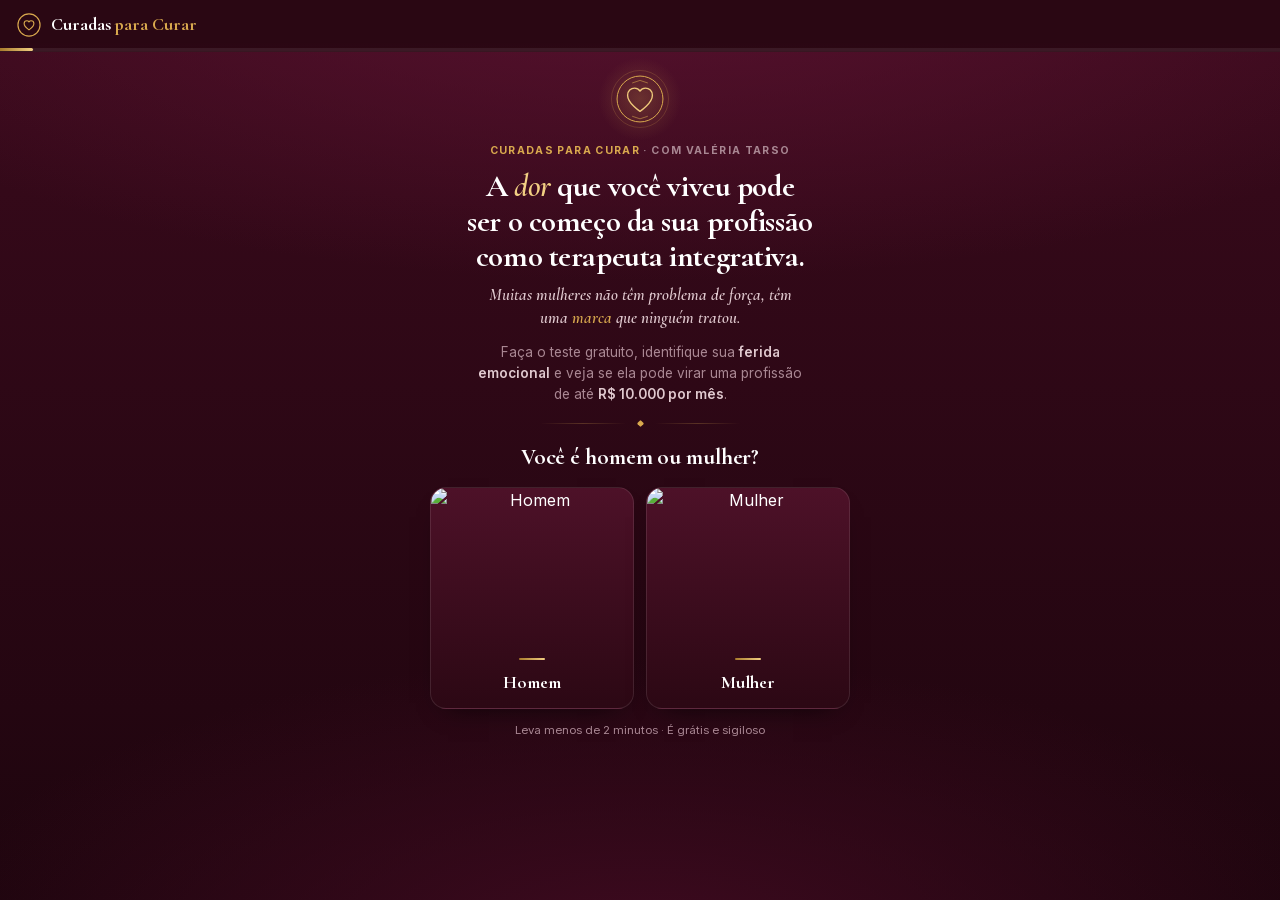
==== commit c47d0b11: "Capa nova também no HTML pré-renderizado Co-Authored-By: Claude Opus 5.5 <noreply@anthropic.com>" ====
--- a/direto/index.html
+++ b/direto/index.html
@@ -68,8 +68,7 @@
    funciona: ele fica no pé do 3:4 e some no corte quadrado. Aqui acompanha
    qualquer corte. */
 .abertura .ab-moldura{position:relative;display:block}
-.abertura .ab-moldura::after{content:"";position:absolute;left:0;right:0;bottom:-1px;height:44%;pointer-events:none;
-  background:linear-gradient(180deg,rgba(44,8,20,0) 0%,rgba(44,8,20,.72) 62%,#2c0814 100%)}
+.abertura .ab-moldura::after{display:none}
 /* Corte QUADRADO ancorado no alto: com 3:4 aparece meio metro de parede clara
    atrás da pessoa e a foto vira um retângulo claro colado na tela. */
 .abertura .ab-foto{display:block;width:100%;height:clamp(104px,21vh,168px);object-fit:cover;object-position:50% 10%}
@@ -99,5 +98,7 @@
   .abertura .ab-corpo{display:none}
   .abertura .ab-fio{margin:9px auto 8px}
 }
-@media (prefers-reduced-motion:reduce){.abertura .ab-opcao{transition:none}}
-</style><div class="abertura"><div class="ab-topo"><div class="ab-faixa"><svg width="26" height="26" viewBox="0 0 40 40" fill="none" aria-hidden="true"><circle cx="20" cy="20" r="17" stroke="#d9a94e" stroke-width="1.8"></circle><path d="M20 27.5 C20 27.5 12.5 22.6 12.5 17.8 C12.5 15.2 14.5 13.4 16.8 13.4 C18.3 13.4 19.4 14.2 20 15.2 C20.6 14.2 21.7 13.4 23.2 13.4 C25.5 13.4 27.5 15.2 27.5 17.8 C27.5 22.6 20 27.5 20 27.5 Z" fill="none" stroke="#d9a94e" stroke-width="1.7" stroke-linejoin="round"></path></svg><span class="ab-marca">Curadas <b>para Curar</b></span></div><div class="ab-prog"><i></i></div></div><div class="ab-miolo"><div class="ab-medalhao"><svg viewBox="0 0 100 100" fill="none" aria-hidden="true"><circle cx="50" cy="50" r="46" stroke="rgba(217,169,78,.32)" stroke-width="1"></circle><circle cx="50" cy="50" r="37" stroke="#d9a94e" stroke-width="1.6"></circle><path d="M50 70 C50 70 30 57 30 44 C30 37.2 35.2 32.4 41.2 32.4 C45.2 32.4 48.3 34.6 50 37.2 C51.7 34.6 54.8 32.4 58.8 32.4 C64.8 32.4 70 37.2 70 44 C70 57 50 70 50 70 Z" fill="none" stroke="#f2cf83" stroke-width="2.2" stroke-linejoin="round"></path><path d="M38 24 L50 20 L62 24" fill="none" stroke="rgba(217,169,78,.6)" stroke-width="1.5" stroke-linecap="round" stroke-linejoin="round"></path><path d="M38 78 L50 82 L62 78" fill="none" stroke="rgba(217,169,78,.6)" stroke-width="1.5" stroke-linecap="round" stroke-linejoin="round"></path></svg></div><p class="ab-sobre"><b>Curadas para Curar</b> · com Valéria Tarso</p><h1 class="ab-titulo">Sua <em>ferida emocional</em> pode ser o começo da sua profissão como terapeuta integrativa.</h1><p class="ab-promessa">A maioria das mulheres não tem problema de força, tem problema de <b>ferida</b>.</p><p class="ab-corpo">Faça o teste gratuito e descubra qual das <strong>5 feridas emocionais</strong> influencia sua história, e se ela pode virar uma profissão de até <strong>R$ 10.000 por mês</strong>.</p><div class="ab-fio"><span></span><i></i><span></span></div><p class="ab-pergunta">Você é homem ou mulher?</p><div class="ab-opcoes"><button type="button" class="ab-opcao"><span class="ab-moldura"><img class="ab-foto" src="/quiz-valeria-terapeuta/assets/abertura-homem-RgFRi-JC.webp" alt="Homem" fetchPriority="high"/></span><span class="ab-rotulo">Homem</span></button><button type="button" class="ab-opcao"><span class="ab-moldura"><img class="ab-foto" src="/quiz-valeria-terapeuta/assets/abertura-mulher-CeryH_il.webp" alt="Mulher" fetchPriority="high"/></span><span class="ab-rotulo">Mulher</span></button></div><p class="ab-rodape">Leva menos de 2 minutos · É grátis e sigiloso</p></div></div><script>(function(a,f){let l;try{l=JSON.parse(sessionStorage.getItem(a)||"{}")}catch{return}const n=l?.[f||history.state?.__TSR_key];let c=!1;for(const t in n){const e=n[t],o=e?.scrollX,s=e?.scrollY;if(Number.isFinite(o)&&Number.isFinite(s)){if(t==="window")scrollTo(o,s),c=!0;else if(t)try{const r=document.querySelector(t);r&&(r.scrollLeft=o,r.scrollTop=s)}catch{}}}if(c)return;const i=location.hash.slice(1);if(i){const t=history.state?.__hashScrollIntoViewOptions??!0;if(t){const e=document.getElementById(i);e&&e.scrollIntoView(t)}return}scrollTo(0,0)})("tsr-scroll-restoration-v1_3");document.currentScript.remove()</script><!--/$--><script class="$tsr" id="$tsr-stream-barrier">(self.$R=self.$R||{})["tsr"]=[];self.$_TSR={h(){this.hydrated=!0,this.c()},e(){this.streamEnded=!0,this.c()},c(){this.hydrated&&this.streamEnded&&(delete self.$_TSR,delete self.$R.tsr)},p(e){this.initialized?e():this.buffer.push(e)},buffer:[]};$_TSR.router=($R=>$R[0]={manifest:$R[1]={routes:$R[2]={__root__:$R[3]={preloads:$R[4]=["/quiz-valeria-terapeuta/assets/index-CyPfMg6f.js","/quiz-valeria-terapeuta/assets/jsx-runtime-C27Mmbu5.js"],scripts:$R[5]=[$R[6]={attrs:$R[7]={type:"module",async:!0,src:"/quiz-valeria-terapeuta/assets/index-CyPfMg6f.js"}}]},"/direto":$R[8]={preloads:$R[9]=["/quiz-valeria-terapeuta/assets/direto-Cne0SVXW.js","/quiz-valeria-terapeuta/assets/quiz-app-DVCwE82J.js","/quiz-valeria-terapeuta/assets/paleta-CPF-H_Tq.js"]}}},matches:$R[10]=[$R[11]={i:"__root__ ",u:1794480705954,s:"success",ssr:!0},$R[12]={i:" direto direto",u:1794480705954,s:"success",ssr:!0}],lastMatchId:" direto direto"})($R["tsr"]);$_TSR.e();document.currentScript.remove()</script><script type="module" src="/quiz-valeria-terapeuta/assets/index-CyPfMg6f.js" fetchpriority="low"></script></body></html>+@keyframes ab-pulsa{0%,100%{transform:scale(1)}14%{transform:scale(1.14)}28%{transform:scale(1)}42%{transform:scale(1.1)}70%{transform:scale(1)}}
+.abertura .ab-medalhao svg path:first-of-type{transform-box:fill-box;transform-origin:50% 50%;animation:ab-pulsa 1.6s ease-in-out infinite}
+@media (prefers-reduced-motion:reduce){.abertura .ab-opcao{transition:none}.abertura .ab-medalhao svg path:first-of-type{animation:none}}
+</style><div class="abertura"><div class="ab-topo"><div class="ab-faixa"><svg width="26" height="26" viewBox="0 0 40 40" fill="none" aria-hidden="true"><circle cx="20" cy="20" r="17" stroke="#d9a94e" stroke-width="1.8"></circle><path d="M20 27.5 C20 27.5 12.5 22.6 12.5 17.8 C12.5 15.2 14.5 13.4 16.8 13.4 C18.3 13.4 19.4 14.2 20 15.2 C20.6 14.2 21.7 13.4 23.2 13.4 C25.5 13.4 27.5 15.2 27.5 17.8 C27.5 22.6 20 27.5 20 27.5 Z" fill="none" stroke="#d9a94e" stroke-width="1.7" stroke-linejoin="round"></path></svg><span class="ab-marca">Curadas <b>para Curar</b></span></div><div class="ab-prog"><i></i></div></div><div class="ab-miolo"><div class="ab-medalhao"><svg viewBox="0 0 100 100" fill="none" aria-hidden="true"><circle cx="50" cy="50" r="46" stroke="rgba(217,169,78,.32)" stroke-width="1"></circle><circle cx="50" cy="50" r="37" stroke="#d9a94e" stroke-width="1.6"></circle><path d="M50 70 C50 70 30 57 30 44 C30 37.2 35.2 32.4 41.2 32.4 C45.2 32.4 48.3 34.6 50 37.2 C51.7 34.6 54.8 32.4 58.8 32.4 C64.8 32.4 70 37.2 70 44 C70 57 50 70 50 70 Z" fill="none" stroke="#f2cf83" stroke-width="2.2" stroke-linejoin="round"></path><path d="M38 24 L50 20 L62 24" fill="none" stroke="rgba(217,169,78,.6)" stroke-width="1.5" stroke-linecap="round" stroke-linejoin="round"></path><path d="M38 78 L50 82 L62 78" fill="none" stroke="rgba(217,169,78,.6)" stroke-width="1.5" stroke-linecap="round" stroke-linejoin="round"></path></svg></div><p class="ab-sobre"><b>Curadas para Curar</b> · com Valéria Tarso</p><h1 class="ab-titulo">A <em>dor</em> que você viveu pode ser o começo da sua profissão como terapeuta integrativa.</h1><p class="ab-promessa">Muitas mulheres não têm problema de força, têm uma <b>marca</b> que ninguém tratou.</p><p class="ab-corpo">Faça o teste gratuito, identifique sua <strong>ferida emocional</strong> e veja se ela pode virar uma profissão de até <strong>R$ 10.000 por mês</strong>.</p><div class="ab-fio"><span></span><i></i><span></span></div><p class="ab-pergunta">Você é homem ou mulher?</p><div class="ab-opcoes"><button type="button" class="ab-opcao"><span class="ab-moldura"><img class="ab-foto" src="/quiz-valeria-terapeuta/assets/abertura-homem-RgFRi-JC.webp" alt="Homem" fetchPriority="high"/></span><span class="ab-rotulo">Homem</span></button><button type="button" class="ab-opcao"><span class="ab-moldura"><img class="ab-foto" src="/quiz-valeria-terapeuta/assets/abertura-mulher-CeryH_il.webp" alt="Mulher" fetchPriority="high"/></span><span class="ab-rotulo">Mulher</span></button></div><p class="ab-rodape">Leva menos de 2 minutos · É grátis e sigiloso</p></div></div><script>(function(a,f){let l;try{l=JSON.parse(sessionStorage.getItem(a)||"{}")}catch{return}const n=l?.[f||history.state?.__TSR_key];let c=!1;for(const t in n){const e=n[t],o=e?.scrollX,s=e?.scrollY;if(Number.isFinite(o)&&Number.isFinite(s)){if(t==="window")scrollTo(o,s),c=!0;else if(t)try{const r=document.querySelector(t);r&&(r.scrollLeft=o,r.scrollTop=s)}catch{}}}if(c)return;const i=location.hash.slice(1);if(i){const t=history.state?.__hashScrollIntoViewOptions??!0;if(t){const e=document.getElementById(i);e&&e.scrollIntoView(t)}return}scrollTo(0,0)})("tsr-scroll-restoration-v1_3");document.currentScript.remove()</script><!--/$--><script class="$tsr" id="$tsr-stream-barrier">(self.$R=self.$R||{})["tsr"]=[];self.$_TSR={h(){this.hydrated=!0,this.c()},e(){this.streamEnded=!0,this.c()},c(){this.hydrated&&this.streamEnded&&(delete self.$_TSR,delete self.$R.tsr)},p(e){this.initialized?e():this.buffer.push(e)},buffer:[]};$_TSR.router=($R=>$R[0]={manifest:$R[1]={routes:$R[2]={__root__:$R[3]={preloads:$R[4]=["/quiz-valeria-terapeuta/assets/index-CyPfMg6f.js","/quiz-valeria-terapeuta/assets/jsx-runtime-C27Mmbu5.js"],scripts:$R[5]=[$R[6]={attrs:$R[7]={type:"module",async:!0,src:"/quiz-valeria-terapeuta/assets/index-CyPfMg6f.js"}}]},"/direto":$R[8]={preloads:$R[9]=["/quiz-valeria-terapeuta/assets/direto-Cne0SVXW.js","/quiz-valeria-terapeuta/assets/quiz-app-DVCwE82J.js","/quiz-valeria-terapeuta/assets/paleta-CPF-H_Tq.js"]}}},matches:$R[10]=[$R[11]={i:"__root__ ",u:1794480705954,s:"success",ssr:!0},$R[12]={i:" direto direto",u:1794480705954,s:"success",ssr:!0}],lastMatchId:" direto direto"})($R["tsr"]);$_TSR.e();document.currentScript.remove()</script><script type="module" src="/quiz-valeria-terapeuta/assets/index-CyPfMg6f.js" fetchpriority="low"></script></body></html>
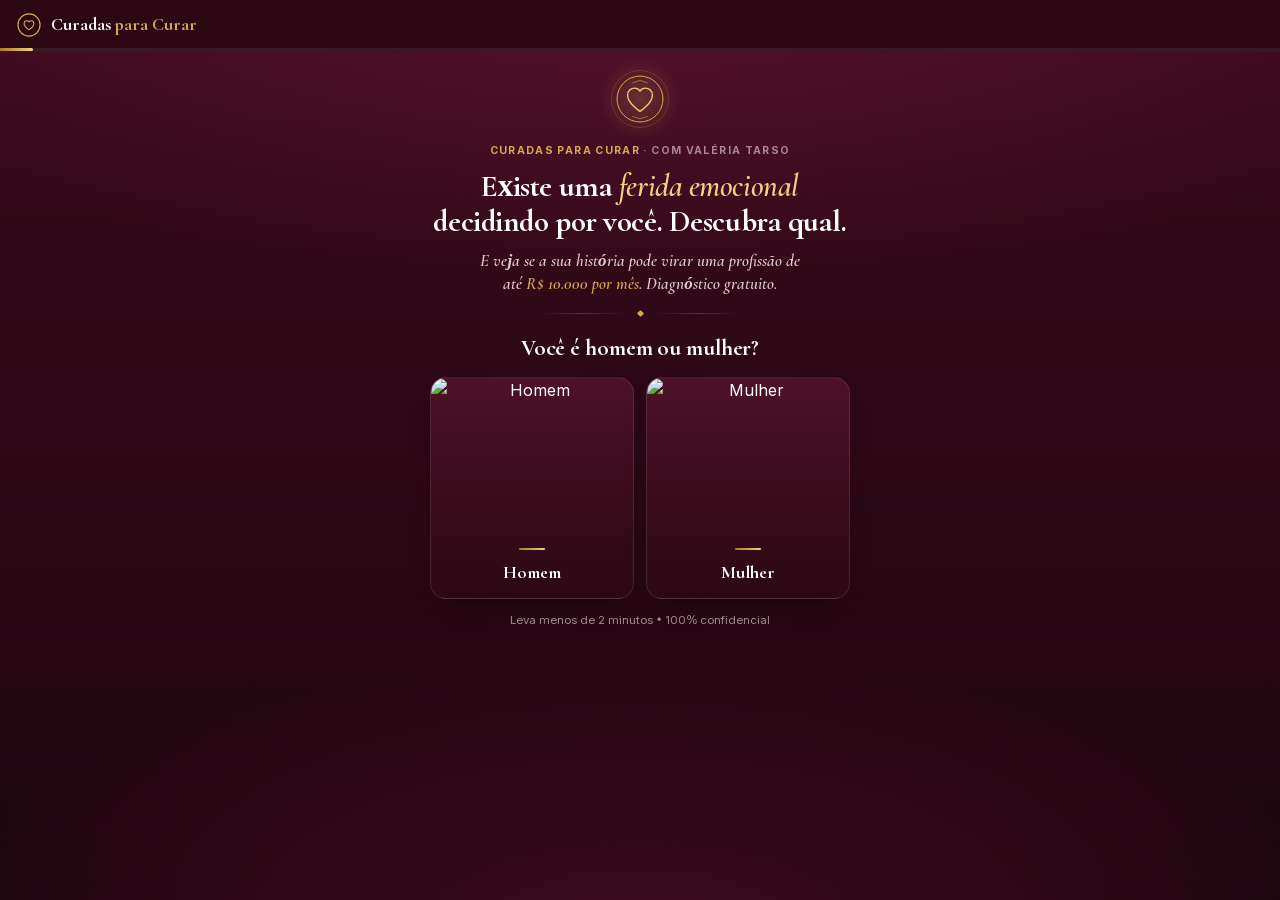
==== commit d18b27d1: "Capa: headline 'Existe uma ferida emocional decidindo por você', sub e rodapé novos Co-Authored-By: " ====
--- a/direto/index.html
+++ b/direto/index.html
@@ -101,4 +101,36 @@
 @keyframes ab-pulsa{0%,100%{transform:scale(1)}14%{transform:scale(1.14)}28%{transform:scale(1)}42%{transform:scale(1.1)}70%{transform:scale(1)}}
 .abertura .ab-medalhao svg path:first-of-type{transform-box:fill-box;transform-origin:50% 50%;animation:ab-pulsa 1.6s ease-in-out infinite}
 @media (prefers-reduced-motion:reduce){.abertura .ab-opcao{transition:none}.abertura .ab-medalhao svg path:first-of-type{animation:none}}
-</style><div class="abertura"><div class="ab-topo"><div class="ab-faixa"><svg width="26" height="26" viewBox="0 0 40 40" fill="none" aria-hidden="true"><circle cx="20" cy="20" r="17" stroke="#d9a94e" stroke-width="1.8"></circle><path d="M20 27.5 C20 27.5 12.5 22.6 12.5 17.8 C12.5 15.2 14.5 13.4 16.8 13.4 C18.3 13.4 19.4 14.2 20 15.2 C20.6 14.2 21.7 13.4 23.2 13.4 C25.5 13.4 27.5 15.2 27.5 17.8 C27.5 22.6 20 27.5 20 27.5 Z" fill="none" stroke="#d9a94e" stroke-width="1.7" stroke-linejoin="round"></path></svg><span class="ab-marca">Curadas <b>para Curar</b></span></div><div class="ab-prog"><i></i></div></div><div class="ab-miolo"><div class="ab-medalhao"><svg viewBox="0 0 100 100" fill="none" aria-hidden="true"><circle cx="50" cy="50" r="46" stroke="rgba(217,169,78,.32)" stroke-width="1"></circle><circle cx="50" cy="50" r="37" stroke="#d9a94e" stroke-width="1.6"></circle><path d="M50 70 C50 70 30 57 30 44 C30 37.2 35.2 32.4 41.2 32.4 C45.2 32.4 48.3 34.6 50 37.2 C51.7 34.6 54.8 32.4 58.8 32.4 C64.8 32.4 70 37.2 70 44 C70 57 50 70 50 70 Z" fill="none" stroke="#f2cf83" stroke-width="2.2" stroke-linejoin="round"></path><path d="M38 24 L50 20 L62 24" fill="none" stroke="rgba(217,169,78,.6)" stroke-width="1.5" stroke-linecap="round" stroke-linejoin="round"></path><path d="M38 78 L50 82 L62 78" fill="none" stroke="rgba(217,169,78,.6)" stroke-width="1.5" stroke-linecap="round" stroke-linejoin="round"></path></svg></div><p class="ab-sobre"><b>Curadas para Curar</b> · com Valéria Tarso</p><h1 class="ab-titulo">A <em>dor</em> que você viveu pode ser o começo da sua profissão como terapeuta integrativa.</h1><p class="ab-promessa">Muitas mulheres não têm problema de força, têm uma <b>marca</b> que ninguém tratou.</p><p class="ab-corpo">Faça o teste gratuito, identifique sua <strong>ferida emocional</strong> e veja se ela pode virar uma profissão de até <strong>R$ 10.000 por mês</strong>.</p><div class="ab-fio"><span></span><i></i><span></span></div><p class="ab-pergunta">Você é homem ou mulher?</p><div class="ab-opcoes"><button type="button" class="ab-opcao"><span class="ab-moldura"><img class="ab-foto" src="/quiz-valeria-terapeuta/assets/abertura-homem-RgFRi-JC.webp" alt="Homem" fetchPriority="high"/></span><span class="ab-rotulo">Homem</span></button><button type="button" class="ab-opcao"><span class="ab-moldura"><img class="ab-foto" src="/quiz-valeria-terapeuta/assets/abertura-mulher-CeryH_il.webp" alt="Mulher" fetchPriority="high"/></span><span class="ab-rotulo">Mulher</span></button></div><p class="ab-rodape">Leva menos de 2 minutos · É grátis e sigiloso</p></div></div><script>(function(a,f){let l;try{l=JSON.parse(sessionStorage.getItem(a)||"{}")}catch{return}const n=l?.[f||history.state?.__TSR_key];let c=!1;for(const t in n){const e=n[t],o=e?.scrollX,s=e?.scrollY;if(Number.isFinite(o)&&Number.isFinite(s)){if(t==="window")scrollTo(o,s),c=!0;else if(t)try{const r=document.querySelector(t);r&&(r.scrollLeft=o,r.scrollTop=s)}catch{}}}if(c)return;const i=location.hash.slice(1);if(i){const t=history.state?.__hashScrollIntoViewOptions??!0;if(t){const e=document.getElementById(i);e&&e.scrollIntoView(t)}return}scrollTo(0,0)})("tsr-scroll-restoration-v1_3");document.currentScript.remove()</script><!--/$--><script class="$tsr" id="$tsr-stream-barrier">(self.$R=self.$R||{})["tsr"]=[];self.$_TSR={h(){this.hydrated=!0,this.c()},e(){this.streamEnded=!0,this.c()},c(){this.hydrated&&this.streamEnded&&(delete self.$_TSR,delete self.$R.tsr)},p(e){this.initialized?e():this.buffer.push(e)},buffer:[]};$_TSR.router=($R=>$R[0]={manifest:$R[1]={routes:$R[2]={__root__:$R[3]={preloads:$R[4]=["/quiz-valeria-terapeuta/assets/index-CyPfMg6f.js","/quiz-valeria-terapeuta/assets/jsx-runtime-C27Mmbu5.js"],scripts:$R[5]=[$R[6]={attrs:$R[7]={type:"module",async:!0,src:"/quiz-valeria-terapeuta/assets/index-CyPfMg6f.js"}}]},"/direto":$R[8]={preloads:$R[9]=["/quiz-valeria-terapeuta/assets/direto-Cne0SVXW.js","/quiz-valeria-terapeuta/assets/quiz-app-DVCwE82J.js","/quiz-valeria-terapeuta/assets/paleta-CPF-H_Tq.js"]}}},matches:$R[10]=[$R[11]={i:"__root__ ",u:1794480705954,s:"success",ssr:!0},$R[12]={i:" direto direto",u:1794480705954,s:"success",ssr:!0}],lastMatchId:" direto direto"})($R["tsr"]);$_TSR.e();document.currentScript.remove()</script><script type="module" src="/quiz-valeria-terapeuta/assets/index-CyPfMg6f.js" fetchpriority="low"></script></body></html>+</style><div class="abertura"><div class="ab-topo"><div class="ab-faixa"><svg width="26" height="26" viewBox="0 0 40 40" fill="none" aria-hidden="true"><circle cx="20" cy="20" r="17" stroke="#d9a94e" stroke-width="1.8"></circle><path d="M20 27.5 C20 27.5 12.5 22.6 12.5 17.8 C12.5 15.2 14.5 13.4 16.8 13.4 C18.3 13.4 19.4 14.2 20 15.2 C20.6 14.2 21.7 13.4 23.2 13.4 C25.5 13.4 27.5 15.2 27.5 17.8 C27.5 22.6 20 27.5 20 27.5 Z" fill="none" stroke="#d9a94e" stroke-width="1.7" stroke-linejoin="round"></path></svg><span class="ab-marca">Curadas <b>para Curar</b></span></div><div class="ab-prog"><i></i></div></div><div class="ab-miolo"><div class="ab-medalhao"><svg viewBox="0 0 100 100" fill="none" aria-hidden="true"><circle cx="50" cy="50" r="46" stroke="rgba(217,169,78,.32)" stroke-width="1"></circle><circle cx="50" cy="50" r="37" stroke="#d9a94e" stroke-width="1.6"></circle><path d="M50 70 C50 70 30 57 30 44 C30 37.2 35.2 32.4 41.2 32.4 C45.2 32.4 48.3 34.6 50 37.2 C51.7 34.6 54.8 32.4 58.8 32.4 C64.8 32.4 70 37.2 70 44 C70 57 50 70 50 70 Z" fill="none" stroke="#f2cf83" stroke-width="2.2" stroke-linejoin="round"></path><path d="M38 24 L50 20 L62 24" fill="none" stroke="rgba(217,169,78,.6)" stroke-width="1.5" stroke-linecap="round" stroke-linejoin="round"></path><path d="M38 78 L50 82 L62 78" fill="none" stroke="rgba(217,169,78,.6)" stroke-width="1.5" stroke-linecap="round" stroke-linejoin="round"></path></svg></div><p class="ab-sobre"><b>Curadas para Curar</b> · com Valéria Tarso</p><h1 class="ab-titulo">Existe uma <em>ferida emocional</em> decidindo por você. Descubra qual.</h1><p class="ab-promessa">E veja se a sua história pode virar uma profissão de até <b>R$ 10.000 por mês</b>. Diagnóstico gratuito.</p><div class="ab-fio"><span></span><i></i><span></span></div><p class="ab-pergunta">Você é homem ou mulher?</p><div class="ab-opcoes"><button type="button" class="ab-opcao"><span class="ab-moldura"><img class="ab-foto" src="/quiz-valeria-terapeuta/assets/abertura-homem-RgFRi-JC.webp" alt="Homem" fetchPriority="high"/></span><span class="ab-rotulo">Homem</span></button><button type="button" class="ab-opcao"><span class="ab-moldura"><img class="ab-foto" src="/quiz-valeria-terapeuta/assets/abertura-mulher-CeryH_il.webp" alt="Mulher" fetchPriority="high"/></span><span class="ab-rotulo">Mulher</span></button></div><p class="ab-rodape">Leva menos de 2 minutos • 100% confidencial</p></div></div><script>/* COPIA: quem escolhe Homem na capa ve o quiz no masculino (troca so o texto exibido; respostas e pontos nao mudam) */
+(function(){
+var P=[["Ser casada, ser mãe","Ser casado, ser pai"],["Perder o companheiro","Perder a companheira"],
+["uma mãe que também teve","um pai que também teve"],["uma mãe curada: mais leve, mais presente, mais inteira","um pai curado: mais leve, mais presente, mais inteiro"],
+["Não ter marido nem filhos","Não ter esposa nem filhos"],["passa a ser cuidada","passa a ser cuidado"],["filhos, marido, família","filhos, esposa, família"],
+["Quanto ganha uma terapeuta","Quanto ganha um terapeuta"],["Terapeuta Integrativa Certificada","Terapeuta Integrativo Certificado"],
+["erapeutas integrativas","erapeutas integrativos"],["mulheres como você","pessoas como você"],["Milhares de mulheres","Milhares de pessoas"],
+["mais mulheres","mais pessoas"],["mulheres avaliaram","pessoas avaliaram"],["\u200d\u2640\ufe0f","\u200d\u2642\ufe0f"]];
+var W={"cristã":"cristão",motivada:"motivado",chamada:"chamado",convidada:"convidado",apavorada:"apavorado",ansiosa:"ansioso",esquecida:"esquecido",
+cansada:"cansado",carregada:"carregado",chateada:"chateado",consumida:"consumido",curiosa:"curioso",discreta:"discreto",estagnada:"estagnado",
+incomodada:"incomodado",insegura:"inseguro",nervosa:"nervoso",perdida:"perdido",preocupada:"preocupado",preparada:"preparado",pronta:"pronto",
+quieta:"quieto",remunerada:"remunerado",sozinha:"sozinho",tranquila:"tranquilo","excluída":"excluído",inteira:"inteiro",casada:"casado",
+solteira:"solteiro",divorciada:"divorciado","viúva":"viúvo",reconhecida:"reconhecido",aprovada:"aprovado",amada:"amado",vazia:"vazio",focada:"focado"};
+var R=new RegExp("(^|[^A-Za-zÀ-ÿ])("+Object.keys(W).join("|")+")(?=[^A-Za-zÀ-ÿ]|$)","gi");
+function troca(s){
+  if(s.indexOf("Raphael")>=0)return s; /* bio da Valéria fica como está */
+  for(var i=0;i<P.length;i++)s=s.split(P[i][0]).join(P[i][1]);
+  return s.replace(R,function(_,a,w){var m=W[w.toLowerCase()];return a+(w[0]!==w[0].toLowerCase()?m[0].toUpperCase()+m.slice(1):m)});
+}
+function no(n){
+  if(window.__qgen!=="Homem")return;
+  if(n.nodeType===3){var v=n.nodeValue,t=troca(v);if(t!==v)n.nodeValue=t;return}
+  if(n.nodeType!==1||n.tagName==="SCRIPT"||n.tagName==="STYLE")return;
+  if(n.placeholder){var p=troca(n.placeholder);if(p!==n.placeholder)n.placeholder=p}
+  for(var c=n.firstChild;c;c=c.nextSibling)no(c);
+}
+window.__qgenAplica=function(){document.body&&no(document.body)};
+new MutationObserver(function(ms){if(window.__qgen!=="Homem")return;
+  for(var i=0;i<ms.length;i++){var m=ms[i];if(m.type==="characterData")no(m.target);else for(var j=0;j<m.addedNodes.length;j++)no(m.addedNodes[j])}
+}).observe(document.documentElement,{childList:true,subtree:true,characterData:true});
+})();
+</script>
+<script>(function(a,f){let l;try{l=JSON.parse(sessionStorage.getItem(a)||"{}")}catch{return}const n=l?.[f||history.state?.__TSR_key];let c=!1;for(const t in n){const e=n[t],o=e?.scrollX,s=e?.scrollY;if(Number.isFinite(o)&&Number.isFinite(s)){if(t==="window")scrollTo(o,s),c=!0;else if(t)try{const r=document.querySelector(t);r&&(r.scrollLeft=o,r.scrollTop=s)}catch{}}}if(c)return;const i=location.hash.slice(1);if(i){const t=history.state?.__hashScrollIntoViewOptions??!0;if(t){const e=document.getElementById(i);e&&e.scrollIntoView(t)}return}scrollTo(0,0)})("tsr-scroll-restoration-v1_3");document.currentScript.remove()</script><!--/$--><script class="$tsr" id="$tsr-stream-barrier">(self.$R=self.$R||{})["tsr"]=[];self.$_TSR={h(){this.hydrated=!0,this.c()},e(){this.streamEnded=!0,this.c()},c(){this.hydrated&&this.streamEnded&&(delete self.$_TSR,delete self.$R.tsr)},p(e){this.initialized?e():this.buffer.push(e)},buffer:[]};$_TSR.router=($R=>$R[0]={manifest:$R[1]={routes:$R[2]={__root__:$R[3]={preloads:$R[4]=["/quiz-valeria-terapeuta/assets/index-CyPfMg6f.js","/quiz-valeria-terapeuta/assets/jsx-runtime-C27Mmbu5.js"],scripts:$R[5]=[$R[6]={attrs:$R[7]={type:"module",async:!0,src:"/quiz-valeria-terapeuta/assets/index-CyPfMg6f.js"}}]},"/direto":$R[8]={preloads:$R[9]=["/quiz-valeria-terapeuta/assets/direto-Cne0SVXW.js","/quiz-valeria-terapeuta/assets/quiz-app-DVCwE82J.js","/quiz-valeria-terapeuta/assets/paleta-CPF-H_Tq.js"]}}},matches:$R[10]=[$R[11]={i:"__root__ ",u:1794480705954,s:"success",ssr:!0},$R[12]={i:" direto direto",u:1794480705954,s:"success",ssr:!0}],lastMatchId:" direto direto"})($R["tsr"]);$_TSR.e();document.currentScript.remove()</script><script type="module" src="/quiz-valeria-terapeuta/assets/index-CyPfMg6f.js" fetchpriority="low"></script></body></html>
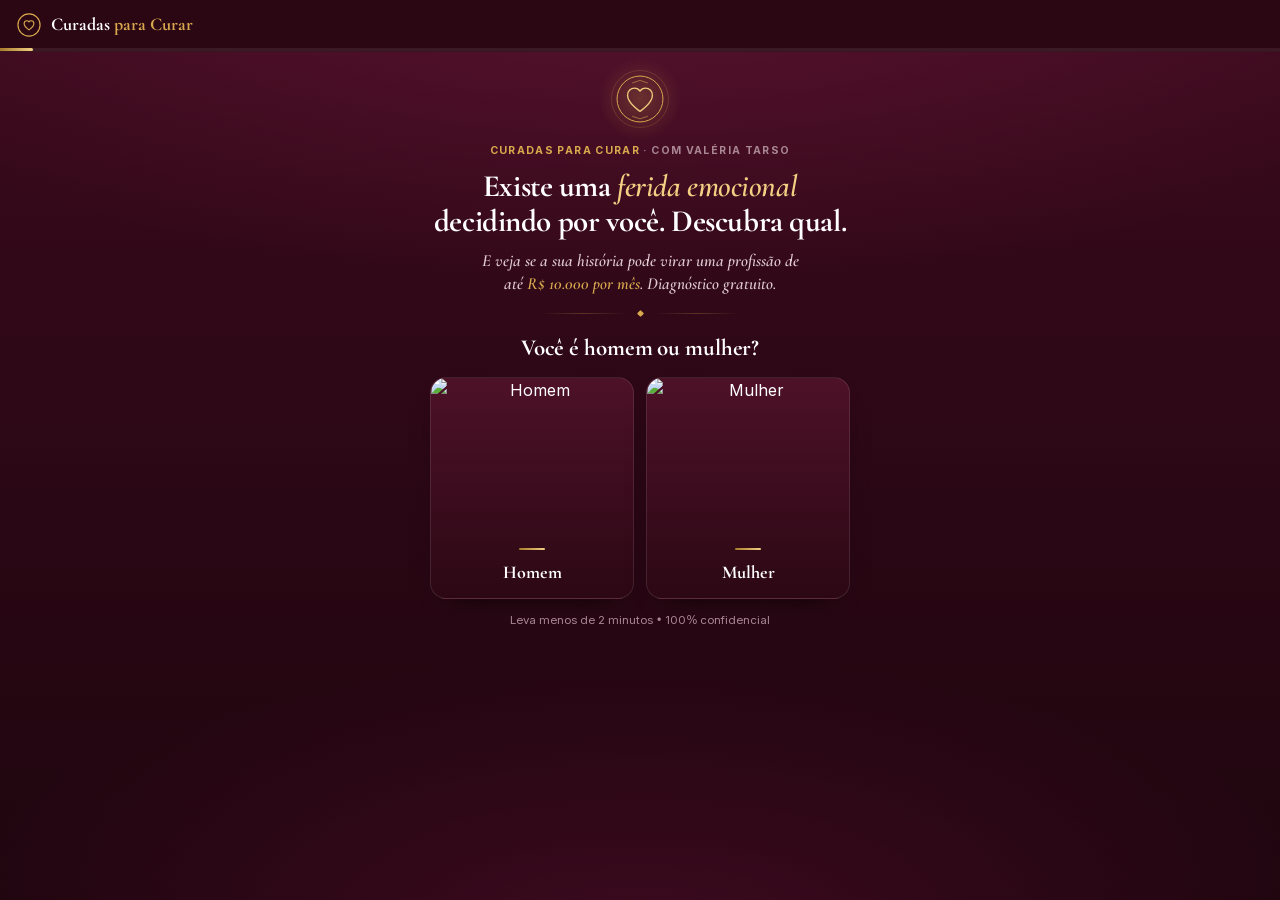
==== commit 355ac343: "Capa: carrega a fonte Cormorant Garamond completa (letras novas da headline) Co-Authored-By: Claude " ====
--- a/direto/index.html
+++ b/direto/index.html
@@ -1,4 +1,4 @@
-<!DOCTYPE html><html lang="en"><head><script id="fontes-abertura">(function(F){try{for(var i=0;i<F.length;i++){var s=atob(F[i][3]),u=new Uint8Array(s.length);for(var j=0;j<s.length;j++)u[j]=s.charCodeAt(j);document.fonts.add(new FontFace(F[i][0],u.buffer,{style:F[i][1],weight:F[i][2],display:"block"}))}}catch(e){var c="";for(var k=0;k<F.length;k++)c+='@font-face{font-family:"'+F[k][0]+'";font-style:'+F[k][1]+";font-weight:"+F[k][2]+";font-display:block;src:url(data:font/woff2;base64,"+F[k][3]+')format("woff2")}';var t=document.createElement("style");t.textContent=c;document.head.appendChild(t)}})([["Cormorant Abertura","normal","600 700","d09GMgABAAAAADkkABMAAAAAnswAADi1AAQAQgAAAAAAAAAAAAAAAAAAAAAAAAAAGoNHG5Y8HIpeP0hWQVKBQwZgP1NUQVSBACciAIIcL1YRCAqBmnD8JzDnMgE2AiQDg0ALgWIABCAFhwIHIBtUjUVFsHEACNB/TTISYRsVp7rs/1tyckQ1vhqcJxWGzUHUqxtbcGEXho3Q2Y02chufdRDtkfuzl55EGmjN+0NzzJ9oa9ZW9aDKsOsVFXJGXkyCEdMzmbs89eKIIhZ0hMY+ySX97+3++7WP0LwP7gHAJILzieHKXfmkUoj/8x7i5/TvSYTkxYmSQNReCMQIRJxgSQjiBQq0BSrUhIpPqDnMrO1E2a/N+svoVLp5V51UlOj7/T57zv0LZAn8rjHECihIkixB+QgX41CYVSI+Ou+ntfp8UPUKG6eHPwCpuwvpSBO5NbNwhEIFXRRK1lEA9HFpoLsndfK+AmSQRWCBLVP4Eae8zkz73Ovafsah3KyZXU/KniFrRqnYq6y9TvwJBEhvOdWX6Mw3840greNBRGu2Idz7YKKTyqGk25Od+eZ8GfWkndQfbKv25jRzCO44dBhoUrha678KGh/BLh8rkneKjDopZmaR5ZHwG/6Q7EecN91dxZmVWZY7EElCbt7WAn56eghfoihKevqtPR2VgFYARX09/6qm6//8uSN4buTRegZTKTt8D+5U2nwq1qX2qfUd+iAOBD4hkaBkkaAKjzpZzYXlCk9yIyWxqPrOrTWQTJEsx09ylVNr370mfctjurx5zZhly9rKumTMmExbxmiZk1YytSyXQlTneP63rtSYDNpNxmVRerIs10KIuywy968/Y6teZmA2ystUVJQUngpY3K73oxAIVwDYyLxH0jcwj/SAVGRgvflAZqkAW64SZJUakHWyIJs1gmzTBrJbJ8hRgyC9MYxWIimr3TI7PO+YL12bUDOq0QwwpiID/O6KCLym4WDngALkr7ntuUsMqw+BV8CUIpEzDBjYYvQTZAKBBiMbWGMmBoPvtH1Yp76CQgBTBYLW6aAXox5oMOhL0SjkyS5bl0ZJbrv6BE3QO9Q5TwPiq+gFigEgZKAZa3FmDoAS+tr9/VdY/[base64]/+b0lMZY/KUCZB0egt+BKpfK3BlxCiTLONU1wEElYhhHtL0jj8BF1RaUxOrvaCFIl3U9+EaWHsd0heBFKRZBX2EVXGgKFp9POhahnPTv5jvzE33W2l/4xrYKj7LVnuYlyY45uunWiJ526BxZDbaaVuJMWLez1TzvkVGgTCK5USJVI6Ng4dPQEwin5SMnIKShpGJmYUVzsauSDGXEl6lyvgFhcVVqNSjV59ppoOQI3IVairRNCo3CYgj7B1B9gMpbCUZJNiUCBCFg/ypNWNiA7AMjSxmM5UI4OuAZ0N+jEYpI+ahEB9BDhLtiK+USQXiq0QqxAgGfiCgx9Ko1MQ2REsoZK1J7qzokBIpcszGIfaSYkgsdwoXb1OGSUxmEq8hIIkcCogQRwwplEEv7DousPOSipM2Q0lmNJMX9/0TlVRNMLFfwuVFOLEJIlizCUk/YmWWUVI8DBkCbrd5czH0FIJySe4Os0nAqTkWeeUiLAWRNX/mbWpcS9ED27WV9Mo9fyO94zAZUp4+Iui3j1Ll5OOd7Nr+EyttgpjTDwwndGWyMlWZrsxUZitzyD+ryd3bM4ZA9t7AYD9ofdbX0wG6ng3M7QfTng12zgAzMzQPLUEr0Xr0INom7tkRmg0OPZdN9TgAJpEBIF6hAgUEpBEhiRhSiCOB3E5RSdt81kq0WuANX7u1Em1Yn/X1Rn1alxoMUsT4IaTqBuZxTGWFBgmfYlHwuC3cvGSswzRxRFNiDMS+MGouqJutwdERllLEirNtHg1uNQSQoofpeUOw7pfSu0wb1werL9RuXbp1lmfz27Xr0Pa4l6tSrbZQhmCVtIzUfnqdpDMH9DVplWOzJs2y6tRr0LIoicuL/[base64]/UnwEuw3DRQ0pH+cBmc0cPl1AMZmyP9igEc20BdPvx/D8sC1WrvBDFJs4pQLrT1YX8BqJN94poxhre0rFQ5IZFtkUyNjDOgc7h5RldI0uI5gwUhAeJYEWm6bJZI5ugo+4kqSRKrgikj15HTzBNlKs29MSO9OnkVYwTyaqUdgFYnGoEA7GvVA1jSY9ANNn8kQhb/gf+hxBWCY6TOt33/cwBiJ3nLPAu9rVlyNTFNBiONGaBQX/Crh71DEBV4cosEjabIoJWW3ctJKSt5aCgrC6crjeyH39Y++t9uNMA2ikPbmA+pOQIg08Cn/sgQFMxgV4vEV3PMDyZLM8DCkIYQ90xozKtqOClUoqKkY2RmU6RMXFafGeZ51XEnvee0c372u/NdcJEWWUv9kjr0/fM+gH9OuSkhpIQLQAc98/mrR//rxbLVls5Trj5vCUhF7psdJbsYwMsyUjUTym1r25U7kBh2nbiCVCfm1jBxbf8GVEpmbFmzLhGzKFIMELipBoxeWp4aXL2e4tJUxPF0KkM9kgD96+knDaRS0yBZvkLD9Yaubo+ik/Az+I/q+L1edXteFuBY3LjHpRLvljAk08DBkAnlmjwTkgA8K9Hl+dksTIATbTYihaRZ4MRU6ygTBnxDcAXIBMKj4UtlpSysw+yEQbs0DA9L/a3LpeC+zpWDodfZWnR7xzmz4dMrs3PmLnJ+PqfXGaZmujmvQZU5X3EkvS1xw5BCvFumOOScbdsWMaYmYdg5b2n3PJQunNolHHJve2POjAzbLttl1lleEcT9eHivRO6M7pZnbsAGHyrvhtCptE2u5mU8l1a925bvNVf8zkbn9QeVErc04MM9Qukqw+EDe/yLbemiOXEuCxb6UGgajGUvbpmc/MpABgNAUShOTaBXANOk6INnsbdgnX24h/Q6TK9u4/xuAEYD+XE3xJnDhe6Hu2oL9h6aziBP/pM/c/7ZK9thfs1X7m2AA6prRphhGgKsiNukTik15wZd1aSbpt1sHmABuBXAhhsUBWlShZgA5AZoCbj0N/BvgJMXDXufSoGAoFU09+HLSERnFXi9zcKL9EUseXek711I/8N+dp/5qy7BVgbiAX/J3NT6OeRTqAEfny07LFO9/5pDuiTeq9TIOYWY4eCiEMsFIgCFGdZoX63/tKaE5G7WbP7AXwH5tnP2a57TP1dvQB6EIjy3HFMuqZYCX2NaZ+l+gTyePHPWCCNW55P8BPH6bxu7VXc1/[base64]/tY4ytdCH3kSFuAOB4Co2sGp42jHlWokyLY7xbZa7k/tQSQH9DuwNzbUGKpQ7X3nGOWlPtemffDSudmdZiegc6XaZOvtb35PquuwmBo4SKznBs0BxYS0vGiRZpkk+/x0Z7BgFQWdFvP4WnzDUqCETASw8r90+8/epK9n7o8XFgDFQB6jNYAXikPMJHiHFQdx4XxQNPmXfGDryeKP7W+4cXkXtZSFe3lRmgv7gHYKooH8VII8Ainpre17iVNVmvmC5A9y3xNXxEBoV6L3OoRV31BAKAyCEq1RrNNFZ/J8FBv8CJhIzRh3w3rv/2+6G0IhfXc/[base64]/1A5oMZ3XhY8V1DsUnd8rCqwl4ntc6P6ml5a/3Bo1EbjDxAX7KojCJoTuOLagUJEPzvmaA3Dd15+UXyTCJ6UdDm1cowjzN1+4foFWKDFeMTn3pRA6HlPAgCzPZJcKgADMmI0WZ3l7Ijj/N14xTp/4ScAlQXWOC+AXiqI2Bm4AS7IwVPszukwdx19/DMz1OAO/2Vgvu7LJcAjm+aXLeW7XEwBmuMHiC+ma3OqDLAPHuYPB5UPw1uyyJnGiheNkYKMcBSu37F0NhQhShDUu6pXqZJs3b3kRlNFhJQNzdo0neKADkpdyNSnCHrd9mJNxbavoLblGmVA0jLHvbndky8dQnOkEAoLZMrCesCo0h00hKQkW+Wjyc1pSd5/TOxJUjlK9yzTHGrlRmfbzusFWxFg6Q2ugM/G6nngH7l9phEEit26fHPvInioGGdimm5d0U54W4ubfn1DbIm4hmP9XHXANiuWpmdBZ/2A0mGcn01XjmqhJWrmNTChFtIyN0zUySm15/ukHVlAKKukVNBS23LcMVcKyXuMe+jC633wLSOwNNbAR7tQJx86kuHBMjewP9fn3IASfoyN11sdpSRqGsZA7nvn1Qe4eB8h4NYY9evI+rX3vDOqGXGCi8s8nZlTQXdQ7y/k13pHA5gmXIJcm+4ScthNa98EYd998NviBjsuvIr7zewnyQO5/7iLkYujFtj2hpb7f4zVMVTaXj4zaiUMYn3+pMWVZxU2vo4tKucD3wa36q80o+lBj8BxVri0tYTLjgp0QTphmoyIjHVb2VR9NF8sm+SHU50mOi56soF//AlT8J7Q7OjrqpuCU/3Uhp5yl+iYofXul3EfmXsFcN/[base64]/v+GT+kc6IEruf1X/KYfDKwC1ua5DwcGOKZIOw+dxlspSZUncIjnQHyv6ogDzmzKiEfCsI2T/OcQN1gfswsy/Z7Wa9M+o9taurbl8TWnWAWsetq4gmW/scGuQ472Y4yOCfGCWDJN3UnwoslvSyMwspMUhEbpEUVef2L47qdVFiOdtGbHWxVWCrHMmyPheAmUYqU7xoSG583aM3e8LU72JdnPsq7+bn0XgCd7bDFyxWG6ulAPLoBF7vVSFOVuUkxJ2Fpnb/ZVFriMXDIUg4N8fP2DhVySwUOIyT6k7z9GcK1BKG97XYuV6NK8YnVI9NHJ+i2ikb39Un3n37j0946tUXSt/+UP34h/AkfBlw4TYcAPbht2r36jNBol/JkDiAB9q6uiddtQZzubUYr82+vtPIqggK6REBjMHqvu8kk5IzjWoEQ/hjUlGIwPNElLeVruqKnnuCzyeUp764+jCng5Vu+YaV5MZkpDJc3tRWBQ7XPPI0JLz3LdAi4pqGbjZBwxgseKFJY6ho+sGq+g3Z8qIFrZnFpkossyIQX9laH9q8NF3ndVpOGNaBz/trLdLwQt2ckwMtQKiIvdEYVsXPSN4R/z+uata6wr3IYcSFxgoY0fOmtHUPZ7+5lPZ3iITB5omEMMbkPyCT47hbyqu2rJFlp73mCzB6VGy/rP74/tTmEN3e3SzNMqd7Z3jBVGDE35BikuZ0Pr2pGMEQaQIySo/4vjc94ljJWWt/SKV2jF8iGW/S9OBSufQov+6jnnZGMimZ6LNq6IhUPvqT91fTMC555jznBOer872kKrbw2wdNbPKO950zhvuzBfyv+q5rRCEbFfxavpelaYhFi0wxVvfzDY7knxb/P65cUeQIL0AOITpCrIDBOCMd355LXn4fbpzAM75VwM6wWWk2p5DFtoP5PTlXa8iXYa0NEbxzYsGR3ENIr31BK1bpqKwA575Z2D4QsS6cIjQhdM4/vIJIFMZgBotKn0WkX736y+92/1eYoJEJOE10lQ1jMP5lDvssNtEA5vb8XXOlUKBHMIQzLGSaz/jHtTL4YeZJgyBphJmwcDp9mEjbMWPXbdK7nNZ/C2/qw3fN3JVC/sccBEMMOtBPjQ3ZUg3GoUBN6cKe6sUab2LIXtOgn1USccxvb1hmU0Rm+QLLmtpiD69KNQwNP7Qkol2UbO4rBK9nrD6MwBw/FiKKE7SOBpk96i7SlPusFXw1bXjMapQOy8jGCoUl4XLoy6Mao3LqRSV4jzCZSbTpDGR/u0zP7HqFY+rWtlU33BXsL/qG6/qNPoM9FDQbfVazMdlgCvEe+3BfQEukD6OHEO/i4Q91BTuCJlzv85tDSr/pQYu9MJSSmUQbL8zuJZD7UCrCpZO0SoOiFrzYVraJkoQxOK/CLmUSMAJFuzKnFp4TTcEaWawKoaB0nJePwRhc4QlbfjsvnZB895QRxmCRD1IrfVAejMGG1y9KJqW3/gUeknWzEcEQ3k9i/k8cGIO1M6z5Va7+Xlck0e/2TIuVGa97i0w+xoPyZE3jEtG8/qWdzV1zusH+mePcBX+KvslHOJxrYmKb9NCLfvwYTTATYlA+hRvID5ce/Yz18TfOwXYTkch9g3TI73y0W/tYrWz1q9d9D1dYR96k7+UPIx1fs1EMFT+SV3Ayr75hxjmhO/er9Njk5pEQASPkc9SKR/JRDM2boyg7e42dA/9+taO4sJL6/G6rlwRmXS1gpqn7H+v9Ode3kDWVNcZj8TfvFeVKdzO72Iue+ofFnv4meLnY5CPNvpxWYtRZ8BjCTXWlMg2r4rF1zX7znFRdH16S7Ulxq+BRmNRHLUqXN3JK+0ZTTds7Y/Y57elhY+U/bDVL3/[base64]/WuaghrC8oPFFp/YrLxp+fgsRMsGo320tuV7oHmDiJY6J57zc8jwVtXn3i/l7RurBUy3FA2w+mjJ2Cucb4vQzmqHf5nyF6y4JjGib71vnlvzUMynV3z+sQe0D/fT3FRg3q3KAmKcagznCR3dyKGg+TI13Z9srtITsXz+F9auW3T1tNAPiain7n6eCs7vMBjR+noYxmDY2Zux6XZ+mz8xIBOmHiA7rqVsE6XCi/kZU+l+9UAlrFSfm4ah+dPUNetwNdwfScMamROMV8MT4JU41A2clqDv4dGEaSs8Aq8yLDRABOsjkfAjNj+Iug0GAhXbbfntr+nQ1VpwHR6Z36autJ0uv1hrNxWfLj1h6Kv7E6ngRlTH+V59jeFnH1dUGm7ItpS3uYwx5z/zopmQ0qCPao01pUlfVzeOkq0O+aefaK8oz3JYF3GPdb5bCsNBZAxgaijj1jRabKqKX8vzVOJSIRP7kU7HGw6jUm9ZfaxQUZ8oLhENpGU9svywiHa0Hwy5N+JXmC5q0WdcTn0qWFyVp1K8v+OhNb7iIl9lY9qpSH+nNkcL/5kXHYoon/t6ihJwKadu+hP+qVYcpSWNROXZ3Jw6Il5uXehhInAQyBAMMT5lOCdc+5vi85vxSTL6WP8D3fZ7uXQTlnPj2cNOsTux4sGpkonXjTAGy45LRdCvNX0RVMvVxAirkBIKqRrkIRiiW2ggKc+ymffwBL7IAwGoFSJLDQv1MAazj4uE5+4U93lkfqum0nba0zvgjd3f1wOX/T6/48qznJyp160JfLFLCsFBhJRvebsXP+qXIpwgmx3ksAvZavpsHa+hcusitx7Yk1c/jRacG/XV4jXePSzKaq3OZ2xQJR6/57uU3WDfWMtRntQXoolE5GKja/G+/F4u5VWeNY4PFDIRUkxznoFTuF0PPOTjf8L7Ba6uxP/vuVhbZHS8UfoOGnU+i5f4r5gn6zK3O+2q8h/jfGVJrcfUYve5mlrx485gos6ra0s4bK6yyoRH2x0vAVLONv2l8gqX8goJu1MvutH4j/jiacMgfNu6qhBenVipHzGsPhE2uYpiLemGZLPTHC5E5ulbiq26kF5X4ynR1QaKYyLwNqYL6/Upt09T9285TxmL6/W1cnBa7/XVNtdHpjjHpKIjzGYn+8qgbijAnXjzdtmfhg06+7bE/kgkloGNdFfFj2wmdy6TcpmO0UpYOQnl4iLZeW/nF1xVnN9k2vx5jz45fe+3X0il//14Fnw7i1WEQlHkEHxc/2KewsfEXtw5bdPpD2Tqme/J2MWkVSQGKxfGYD50jp/3F3iLKnh+S/4lYTa7PPli+lOKMJAG/Xpt3ooP8HpbfG5py/h4Zb1ItC7x7tUdZTHieLm118yE4TTyj3eXXldjPZ+gNdhHN+bJ6bnUnWq/Gx8sZMKkmOY93YmyOg+AVPDksP/Nd5u8xIJwOOtNJbvtEUWH6LKrucu3PJVPDOfNmCf92OAs86Pio3LuCIio3ppibR3udbS3OUuKVpupbjLu/0nn8abjLmV9tNAmapvF6mWbIsLDYsqvKGPzK3jc9n4k0CMP930QeLm+eHQVhWX/N4CTgKOYS3u8dFAiJEKlwj25jHMUlq3/iFCXMY8rAZdT6nf7+biqN4/FeK5liVk81xhNDVF5J8XUeTkBdV7C/FALg38J7D/CY5DzMnwtxOAw26urmIu/GIfqqSzW2OzZaHU6XUvttHKSpYKsd3ozCaeiPmyzKU4ls3Pw0xTqzwiDeg+Zr5RJcc3//4B8wxqDg0dDR+ExKHgDzc0FR/mRRKnZnm2M655lDLE10mNPm+KtcZ9uVZRsNSeI4zL5gdKnVlvZuU/4KW7eyPK4VqeNhovr8+n7rAG5W6FMhBW4w6d5UyIzBFV3Fd/a9X9ZZYqv7daS8inPyM/tUMAmEiWCTxEJaOkxxxhq0tX7C4bxUJw/mNmT1Dn2fprzQ9c3f0mrVdluTBYdgYD4bT6QsTpspz7RAssj8B46QkXA01Od6jjXbTVE5eq5R3/df0GRetfCbm/IHOP2P/do0mgK1swfavtr6UacNLvw8GjKxfZkwZEfBAMts6N6MQjx065PWwTGYBONYqhhRmi7a1VXMGSJKuc993zSYQ5WDy836alttCRFI3Kp/cgtCd7y87BBr+ieJD9I932nO3IB6q4c/4m8bI9UnX36TnUfFadzdOzr2NHTH0c9WLZ423W9qzrIdkW2/r0xb49wraHPMNc7SN6vrKQoFfjiQQY8a6d6g8UBk4R2icrOkcfVxpBTNa9Nksuv9PgpSqYiSEgjpTmU5YGKrNB4MfE3awJf4sbD4a3YucW9/enWZknwM7//EFDpdCdk86byCcrWWxYnkSHAmVyYkRa937ibN59xjS2GLi83vaAdNLENldDhK3mmvDnRXdGI11XHf+PbgcwBf4rkLH6QFrGDPQ+d/GC01GxPNUZ1z14OwRrp4UWGeEvcp5sT5xc+WPq6bud6o4MHUpf/[base64]/FbaRhpq/[base64]/raHOWGyJq/7lrANzq2S84Xmd0mGpdIS3g7LvO8mPKa9u3oi0YAS5VQ3YZ8F/JmDOQDDEubtiMu48OuXuRWnrs72+IQURk8m028OQV0AWc9XiCy/2qWPXOeG+1Uwli2XpWCWW+ku8naCYlp+wmPLj0xWKpCRuNkviiTfUwmpfta5aoRHXlgZVjQCHMVj63tKCeWbVJ2N4o7W/GK9FLhb0v5qPYAhrRCD8CHCr/y/PzQjyPuQLrfXIUfjBZ/WaXonIg708B0Gs+J7Hu2ACDNIEVN2uRUHREwQifR2RaAId3VwmCmfJtBaIRKJ089a9eTlXcUihuqWjbpkD0UGNJlc/yyKf+DyP5/+ItQBsN3MLppnKJQljLPG6uaasBmXbrHaYSsB886djVnMWvjSPugeZmzwsXoccQQBqtu1+Yr0MWqVvjevf+HH+KKCV0x5uPuig7Eh9N+n2SnIMRmX5P7Ysu/2VfAnr6SzAGSw5k4WDfV2Se0xh+2mM/g81L6ixKF9X6qSVKJC/o8D0FngUfpMW5kqy9PtsNL5oHGxyjY5DgHMXPZRphC2tlkcal/kUTDurMhqeXLfuyVbazCKmT9m41PIoaCwtEVN3DkI+VghM2AX2hzTA5+6dhC1bCDvR14/FpP6Uidsnv19lVSmb4ooi8bKjAS2R2ooeRrr3n5RzX3hXprCkJ3+YwlRoV/tFas6X46tCRHIGHUUUdVe2TjTPA0A9Qzek5FLfB93a5iFsWUnwoCu3AEOgV6xN12CmGYAbfz8EQBd4EvQYg4ahZ6BT0C8wHU7AS+Bt8LvwZaQImYkcQt5FBSiOtqDb0G8IdEIn4SnC70QZsZy4kXiRVElaRzpKBuR18lLyG+SLOdKcQM6snPcpJIqW0k3ZS/mEyqXGqBuph6l/YmIshW3DvqG5aN20HbTTdAt9Bf13RppxgbmRpWA9xVazX+KIOHM5H+Sycz/JvcJVcl3cNu5y7mHul9yrPD7PxevjPcx7jneOd43P4Ov4Af4g/wD/df7H/PvKkp8PZYIWwQ7BY4KXBMcEp4UcYYsPrIAA2WIAQJlPibVNOmmyFi29saqnUsg+LyxY6kKD+KpsUHlx9ghrJ2w7MEKMYX5oDQ2ul+C+2NkEY7krMCc4WVMt/Cv7AzOWVYzGr6BfDhQJXB8dtiWnmHuEdm4ZHihenXIEEEkLExIRKkWMxIg8cjqn9dMJUIWzBrtfXPZMkRL+Su3ZFuIKuzLolkmzqP1hV0ppOut52aCs1btXd49019u3+D+/p6fGGqDZV9T8eHSH0sGKrLm5wCB9MnXeWgifiU17aCEnOImT+eGOU+NmBGi08hBjMAR3kzPXRoTFvh0xcQu79cMgrLYymw6B+op2IQuC+4It9l16KpwGdVv5Rc/BZcCCOjrgTafrO9PH3gdzhaWItbqaEkJxqeAG3Ru+UUDafb7KDJjpYyfKdu7DxncNIorAO4AHtGHtxZkQyqJEsEsLMQ+NhPpFrglJIfLFH2Ez8hgnhetgB0//NU2ANAzSfp/odgth7t7DZvMpO8AN0XqG1WOYiRV/mAFKnRqFCV6v8TkfEbrOW3xMDWTLscGMCHOKhT0DyqEHya+/9cOpMxPn+uqBPd9Z7djeKXbcdSl9BnWB5W6ZqaqQVRhuyuB0/u+fteOAzc4/lQdotyoY2IHBFza4tdQQRVaKWfHGLvO8zPSK1kZhaLcxhOjMst3ZOe//nhZcuahtk6ZpnFLei22tlmLz+WTxImn74Xg6tGCeYJzwRf41DD/A/46faBZftoLfQevf7hI2Bq/OVZq+VVIqXkVZeee8H0uE8c+EM540SuX37zx69PQZAtj1ajdR2VAMS29nEfDsg+ryP8jgx/qXXu3wtJzDfyEG1WE/VDT9f0+ro9X8eb4HXbn8JLRaYU+/[base64]/fz//xr019CMxdP1ht05ojgwDMSCDEosWcaXeO+/KBL+5QbZt0m40JgRXXqhFcKp9fihtmD4CavLDyR8yyngpI3+W1TQ/4yw6Ry0f4lcUHIxskA2Bp31VLjqCYBOLEwybMnC7RKP4AusIicVAWZjS8TSdWElfhSR82sz9jqvM1ewKlC+kxL7hdFEIBjzXDSz+fr5n2Rbuy+ijaXr16Vvhsr5QRDz8JonR1S5MQRSr1S5e+/kE20/0U/S8/VcwYzNH9sSNz6DMGzFeJJ81ntOs8kufM7w3noeKkYzgFm7Aq4HKZwMUf+UH67FSklfRqeWl5W6oTzJbr/OF1MFLKpPyrkRtah2oE//l168PM639d9aUfe10bP4FCIJ5pAzTzXKbPRAR7eb/B9AOQzTwDlYS7WLmo+YwazraZp8LwRDKXMSftqpG5KtgVdEqJm93kasaQA0SQgytF3RlonPepSa6AqBhy3SGZqXNtiISMW2hmd57heff/ZYUrWlFqZZKZjj0aqEaX4P1Kt1UrsRlcexDcNmYUDBkaSkSpn5ljSEZ24P3QG90UG2j8HrUphgzmI8thU5Dd7SOQhMgMLpExtqVikRcTLyyZ3QbQwyWF4M2ZhMZSa4xMGNmZzK/KSRcNYNFWRhavC4lG2R5VhFCaSc5pM3hjcfM5097SEezyWR5p26gldbNdJhmr8EoJWGIwUVcPxqKooSvbKm7FXCGI/E8DRr31yZLhxhwznRuf0FiY59cxhRDiJt/XRXcBeN8vneehl10llHKSL7IXhCu1qvbXt6cRDXN71DNcOi73Yk4n5ImgN6oN20vcJt2Of82Q9ElixMduQIkxnz6ePgkE1LlRQ3zUbsfnM0WmQwF0wGHQfmXFNj8e3PhODq82jPsHvhhAkjQ0t7R2AWnad9QmHVgi8NQy2HdUI7/CpWbS+0QIK347EQf9/Z4MN+unFYvFjoYEcvqhWgfZwXXwP0Kf0eAwPH2W/AhL5PF1R22W3dKY2ad3Sg33NUmrs1YNVwYk1gvCKJ2IK8OfDn3rQ018uAMoJiL27Yd3rry6Ld/JeYkWkgWIXNaLiDQ0jKoORdYGvNXgxcLdULgRz9AIoFgyrytfRYKyW8V0L3miJgO3E/cxXnZF/nQZNPUHfPsfQi+FrRy7btbxIH8+N8mDC/5TS4cynC4Nu20P3B3FZeBML3Jz/wH/ne4ctKVkQVA1At+32r4J5udj5+VGi5mVtuEVrWfsOBYCPs0Hw2guHNeQn96G9qi042ra14YF3MzluxfJnSz3WIjM+ElpbwWsCnVvblltmh0n/zjK3OgtMh2oV8oIi5+ZYOL+zXcfkMIB5CDFd5R9Wx41VlFVC2Nik6mWit/Zm9xqdauqjFOkSWw04IlmMspxx2PaWyxWpWWWBvwzmV9KNwyBjeG4ZKPaJnlVD2eOEucClVhr17hI3zvMDAhC8ROBzlpEiDScrFMW0A8cOKJaTK8Pzmqd5Io66AU1GhunFu4i6X+Lk4BwRSsrGUI3h7EkA/ByNJmob3Xi6KvgFnBemhNKOwMLWcw+MJQ5tQKvBX17nMhomEDHgT2Rr5c5wxugqkSI7XsaCsU5TjaRW6IBtw7a3lrgSnFlRNuu2wdLU16eQBI7IU7gzzdQSptcrDojyIVZo3akXoa4bqZ3WtEmDsrqIwrVOCUMCZa4HEjtb8/76lpgsPU1NeiChoiS7tBw392UbQPMdQle0r5fUg/lLaTNWyOvPe0rhuU0woQKcSWmuOtDSVc2dE2h5ncE9pSX/UCh6vdkYZrbbiNT1YvEVHblyj4Lf+87JUf8rcmo/8+PkK3nPQziZyNDcSE55TwmvEWYYyg1XgGUe9ZcGeZTAEzo7zW9+zjrqAMw6ARcFZRb4UbEdMrm/aNeRIJBx+LvHVE7IzyCBm3DZc+xCwHF4KTwgncNMPUqJOs7VpvbLcUIT1G4fZ7vxVraQltIwDmSy3vGEHsgRZHIKq0a28ASV3Aw24MBuq/yyTp+zWpWSDi2gl+L+oJLV0wi3rgakTMZTCCEE1AAJXvT5DIqht1Wveaw5YJEOh0xcAWRUKJLxgFnVvdlBWYdnyZxihBTO9WVSEgLMdKdbZDb3vWhq6dJbpo/yN3z8ZHJJbvxFAHfM0tiXkr2yqrz6vVyaKZUymM1kqLi8qX5eQBSftFNNYIiUZOoSq+54/K9NRgS3olTp7uvGfNe1SgeFjYaXlmdK+dgXU5f2mm8Xi6Rx4vs/W8mKQOM2DgdwyhIW6JFAWDPhH19JWT1TriupIrSR2Ne3ba+19PWNm/DU/vw5eXP+kG9kQ/GRFmg09EXnQab5WxPq9tongTORXokHGQdjyEok8n5FM5P9KyfaNB69B7cHH8i5EgubM+YkvBMnV5glg0vXpSlI32MXjbWiShdJxxHnQtQJ/8iTBKclrFqBd3uBh4kajdDO/KjPOwmIBrS5GDkqbFhQ+LNTMOthuh8wa9PdxFkdhj9/LwbHA5g1ZFWdXSylt2i81rHINwRIi7KSVuUy4KKVK8sfSFrIFRSLWWEqZkDsNF6suoDR/EIow2JZe7bjzZH49hs4KxuJ47ecOrvMR/j8EmCw8RJSGwUGhHUKSI2HTrZ3cjyHy8inAijX12GpsN7IfcED3YsCWLhFrY3oKgAs4q9VW59S74dXLCKIVnptvnd3A6p00rqL7O3ACTds38fNNxBXxfV/Fa/6iaxbTQw9xj3FclNAzD/e+r7e18VNvQRq+92VuO8Vq2Jee6IhqGzogV0FJSVWBf3+QMu7DOpZZQ/feiCiFGDTdWeZ7nnRig0Zp6puzzf7pGGlzcfRNRnQXybC9VbKSYt2Z12UWD9+ekttEuAXwn8xb2m9w8lT96dq+dzVhrtDuNpbYC5mnJXTj065BcuAtNk9a21IXIQ2GsTbg34qaRMGB/Jp0uHZZnGDpN6FnGe033H2u0Z+b/VtPhzAiC3l/cRxvkfOCJ6tNGmvVXQVJCcXC8VeXRwPctCBBYFRobSPEl2ORl0O3E+PtqdzsZLVMKaYXGYry18O8kuL8QivUOnEU7E1G+PdxcwcprwIYxuMtS9DpHvLSqaRrm6EPYVi0PGoNHKZEhAD/44gYeD95YnZDx/+/f8sNonUaz+DMD0qKjYtFDqmJq8t+xhElTrzmMG2FbgVa8T8Zqu/zmb1NrXvRqXgbNkZVxUdu5DgTCPWFSxnaZ+lkUp7QdZiUvzoYrtdvxwoxQ6CQvJrXGWApBqyyPhrqVaq1Et7jSB7VBoVRfxNC/bD4aQLVOlYjgdtzWeiPmmuwx3rsg+pnmj46MSSYEmY9o1bllla727ynhqWFuW45Pb6FcbPxI6b8XaWtTe6LZ/eh/TMlaI4de2iFEQ7LsEsewvW/aGvpJE6NGeSyJHYcpENIqRTuxIuKFB5ynFQDsnz+sQiK/Ue2KNitFZyymx3hPJdnQuvYVqcrkB8ukogSu+MTHUjCts3SK8qDvxLpbzdaOf/r/7GRaXKWCpXPrTI61vRtlfCWKS5a3sUIpwWCwFLJ1fNifB6JkGrhnF4bFi1iws+H9iFh7vj8kCN9aqWG8r+NNlSr6xae3C7mMxdz5/0jJxqFJBIsbd+u/KcVulqTddX2QVT0aQef/Mu2+xrND33uOMJd2zGgHah0UmRtgbMBHPe/uahXqzsj4zRei9y5VMlGOgNphkql16iRwGC1rdiPJ28wbuTfn3RTeW0DQY4GLWC62UdJpvg7CTLRSSvdQ+v1/FaHFLYI1FBlywM3HgIjd9XCy1cam9r427LwWoOoOOEjOyrWNn+n0blc9xOLrIZJDHenbRgHsvJ+B2ebcDaBta5vr0Vy4dvKB1a36M/cH1Vj7h9Ztg/w6X2SdnR17Xae+qK4n+zRwXa4d3MJcs4fyEe9pLHm8kIC8X2m4SJIZNzlkn8O2CnYr/QsqtnA98NAEk23Ocl+V7Yn96nxdbOC9eaV/eYByZXl8DBsCklmi90PT5UnIwGrL9QNPOevovUrDtXleJAcEbi/85n3uXQHOh3Pabyj9Awhb1ToQj0Q947cazoshzE55Qx0mv9xtAeftVNSIH8nuVMrcA4UAgDlYK81Fnidutdz1QrSQdKnJokmdlF1Di7k/Xy+iz30MoI0UbTRSmlZM2JdAHpz8PUNJzk9ESoS7xKvLDVslFmvau0UFATKCk2bZttnMMEY+vwbMHlYwP/mTGjc53reCVMZfs8yTeZi0kUkfi+oiUYAhbxEMdU6NqjxHTJr2iTvcRn+d1EpQajJzZSSG83UDzWg67EVP0RrgIrGznBDeunz6fi4c6J/DVTjIumAnS6MLihcbs2RdzHimuFNJC2ox62/vBLttAQ0X3O/+Dp8ICZwu3zGiDYb9MO6KPP9vizqO+ROf6/QfortfkOm3+qA9RO3mYFBzWPcVxdutiOXTx/igc38M23+KgbkCxdZwxsTEHOtVKTgOEALXLhv/6/Vrf69rUPMv/IRlsDB45zY1lgvsv10WkenEzbfYzvvo32099X5mpadK6NLWv54DeF1S6jYIho31uusGss6O+6NHtMThUhm2cSHmFS2A0RqNNQroKx1D+7QgW5zv5Wpx203KpDnUjMfIWR+ctS6QZgiVBjvKqp8V1kUbX+6jbP1IGx4J7Y/JbepK8p4DSBVUDCyVGXPuXXxxlKoL/TaEkdyopqxBv/Sj67luoiTUtUBrOHi3xImkKJXGMDDfGiq0WWn9v2uvT6XltloTXCrZ/qAWb/LjBm3WbtuCesIt7JHpdteV1uvJHl7Hf3xdQXD+CRTCAc4siwAE0WiURmLc4X34rnlgCffNvvr/n5yxf1im812frFOpTcJERmbh75u/GWQl4sXLLHy2TApBGFkMOwO3UDi3MoLbYCvs1eBpO3YIiv2g/T1Mzj+3wLdvLkQwv2KUKTmJegQNe+rm248H2dc/JxUgL9jaVaqDdEH8nb6mfKD/9Z2lP1IkFl6XvVi+/PzpMk6T2bXxeBT+pVqYDy9ohFN6PJE/PBweKFxvYLOuaK3r6Nrz1xzo8/TFi2fPnz/7nDmMBj62clyxL6qrGi0VBbeucOzILjWPzVu6i/ms2gdJ78vfPr3P6Hs1VhrrXZcEIpEYHofC0RuF6apLkSZV4deT1z9b72LRsVSocGob+3PrM1NDt9QdvPNnKZRG6HhOqq1dXjPolCYk97TEHO4+ezwovv7ZP5zO34BQSswN66rzMlabS/WERv7W9c8Toy71sAF5O8FMsz5SGk+YHYnIT7m0R11JWSxRn6w0WdPBoe4ACENVDgSCT5LUu+r54SR42ccUT3ERoltoG7AgvnkGNVHg/DKkkP5RdYTDHCHiqpL0BYOG+x2jMI7oxRET65UxgtOOf2XQy6PMSX3L22Ulr6Z9Yt1f8wIOGICigD+7lhFfce8pZCMpxVkyL+2cOaoJVpKxP4G48ymum6bK05c77IN1hwtteeC8mGvBWsO9JuK3z9DU+a6h5MFIJJSLLY63ZsEk7gNq1PFKCk+xQ/i3WT6J0acP6V8FZOXi1ET0MjmWOxBw3PVwbk1EUuHZZIQeSELEDSI4J28jwGjaCLz8eCoxraFTWyT1zeMxgCJg6wRV3wYZNltKZzuBSRiWx5/3fpP/8DRGDo6DD0n7wHt8MIynQ+K9nR1aW1u8PErUmRs3sCzFa9RirwV3GzTPMD31rVGpr36nBWIKObPodjniKpXfENnXNO2eEmmiJSuE+4nUJq/swSgc0RREkf4H9Ia1VsTxwunY1f+qUynz+0xawXngybbfH77HSkpk9JRRMaPS/9gq5hXYFRCf0pKBpIhn4O9b4CDrU7+sDDYqlg+xqVzVm+CwqvzPraLMWtouhrSyposyunkHKk2r3PTOOE2j9yFd3815SzNXgzy95YdYVATBGAwtZiMT6zGMXuwYljaQAT9NSOsCBG6LsWZ5AMoOcjUz3DTWt2PDCS87jiizEnGjs4EjcDOlA8QVz3d/+PjV+VFXgADC7Pn/fMY2RsmRZf4bAL58XCYEAPj23cv9f/uxfq7tA6AwAEDw/4i65Th5g3qnWJBorvhk/tNaKtDXYfLigv7Vk1uV/TXyJJiKjeEyWylo6zO6ugcvMehhyvwqUAuo6nWi2tvdlmF+6xvdvar523D4TmAvfR528e30vUVU7T5uJ3eQc5uKKqhgcBDlCiQlyCoLAXJG3UAp7skHV3qvu7u/ib3Dq7IanjRdzoPzCJSbVBJMtTyipI0xAdS3yCGsFYKo6kD16j1taQUzYitgC9wKzIbqh07gcLaOyEOLW9z12c2Z/[base64]/C3QYALHasXGTabp1+v3mVqSXFuewR6tHn+6aawpzQd9B/SyCOjTqEPuegYhBf2wznCXI8LrAYpTYIf2ynbpIJaP3p3S7wFwz6B47M2tpujwqVT3FsEuukntb1ASyfKQYz5D6S6UPUCeAgAxanqw8/grdFPuGo+4XJnLFdAf7xcAGmDFoaVJ+ymQCiPGNsh1m6NMpRfo/vAjzyOqODQAA"],["Cormorant Abertura","italic","600","d09GMgABAAAAACMIAA8AAAAAY/wAACKnAAQAQgAAAAAAAAAAAAAAAAAAAAAAAAAAGoIgG40eHIoWBmA/U1RBVEAAghYRCAqBnRT4dwE2AiQDgzgLgV4ABCAFhSAHIBv6T0UHYtg4ABmz3B1FeRrtR1EmOHOT/w8JdMiQwkyG/gNoIYx76zZaUhRDAqRxyb3l8T1g886295E0H/UzDRPt3ODs956SMUzJv80RWvqId3h+m//nBgjcS/QFBS5RBgJigkqkYOXEnDUjp4sIdflqoXs/tr2qZbp8lYsX5Sv3oiRKhm32vjqMJSiE7U3hSikeifEIY7n/1Wnxqp/eJEMq9eQ+F4DGQ7Ci0DFPt3Vu1iKCEvc/gDPi/[base64]/[base64]/x1cgpYP7Y7KLnzz7At6Jgb+avyLBNwAdBLMvRx0INtmK+rTC/4WsUZPaEN8cLLscn007duDjBp89EduEisVfL11uxnh4EWqkRXAomeNeSLLEJSvYIzR+z4SHWaOnUWjT7qx+pysKv/HhV0SQogioPSY0M+sraVoK4Q8AwtNZkJxoQqBwCNQEyYPsfBe24FxGJI6WAMkhCsMshlyaaVy83IyytJUIhJiw5mEFQrqIYmACJm+sFkiQSAgQqDRoqGSByEgQL2oQiaGADw1DsfBwXAFIzUCbFwbWgIIADCw2dLgXA8Awpha5UI/dI9BNYObrB1jQFCwcWMTAg2SqOUQmEmpVoJZ6CDUAFst0bD4BPGhtEqOsFIUWMTUSwxz4BRo0KDYswrfhUPDzFG4Z4TGs7PAAWAlRuSdSXVP6YaDOoyBZCjgDQYSFWowq1/RItWsHYO0qHA/Q6LFLoNeYYyC6jguYkjZNyqDW3hxEeC4JKr7MLVLZW0GlovL6hNW66aOrAb8Z5Xjxk1dVwS7vvPZ1dM/UbGtln4pL2jOVMyNcdkWqZnxsD+ss9Pu4ZA7UVPbzdoeuhoawTtDz3zu0HPQ29zFxgCFllhnS3G7d37Cu8BcOhFfg5/[base64]/kylMOds4VCiLzOqCU0qZ1WFnLFVWo04KQ1bDTipjVrVODltWbqeIPSvDqWXS+6Dgr1b1naS7Z0Od3BYwhyjG1QmQYElwUirx7wPWp0iFWk3aOSESaLigI4HbkSTPYRJ2mHlqMvnBERIYObNcTiPEJfBySXw0c5hwECeuCUIgQSI056sKBYB/edf+Rfj6yEkdq6+Uggj4Z/krBSuRvhk8+X8PQDcSO3oLB9BP9QOAhIBGRgNAAJAm4vu6fQjCAPjDfQmENOblSIfNwFUTAUgezYAiGkXoKAE0WTMhn50eaZKGUSITq1S5Qip06DLsNWedd9k19zzwpW96FpCYDWZze5eIRlu39Sr++mfWK8gtS7o4UgYAAABmL/[base64]/gsojRyEhl5rEzOCw3JhUYwwiDkIREQXA4RH61EWuWs7306Qb2tVQWwzKZqUnck2xSmVMId+0mV7WqWYm3QJ4CpzASOax0fCbuIGEjUvCBW+Ow41ONHI7GoiQuWCscrMd2xyfIRH6NMU88BoAFtAp6Oel/6g9fI2a6SBRu0SSSA/KGyJSFd+UpBuaQZZ+gM3th1xvuUE9V0hDLzMUQEdGum7mScNiOwRvglbHafMmsiSXA7iKttVKqL9JuRIhABZHIVccs/iLPZvahRcQDEvg2Ar0qStvRyEmoVwbUq4kR4n1+73HZ0mQrV0XsBoZ6iTgi4yrXoUHHYwIrltHhLujNmKFSYPQPdZfxGEBlvoBo9YXy7WjD6taTF8jos4Bs7FuAEgnQn5DnpFyqMz24IXVvyjFh1JGS1Ua/INkgzCgUCpp99x9S1khIF9MKyJD2FDN1FjW34WPkNgHk2XYz8pWYWfzBr6jJ8VMBweHNY4aaBPtjDN/wox+GCtFsIZL2ucipQqWIgAJXZczYyOOfGWqzO+GsBuSg+qyCZ8JtaYmqx4E+wKDeRZM7fGxNHfSl7AKq1VXebN5qzWOrqmy/PdnkefD4E8GcK+FSxcFMl1QANI2s8FsssBjeIiJUAlDdupqX1BJcZ+JYGZ/G9WvtB3DUO3bzenEAPF0A3q28tXu3OHCZh/pYwbg6IidgvcYsv0y7doqy/IWmkFlBrWZ0oY1hI2YnqU+PERppwdSHAiLSmTaSMtTFWmcjAjA78LBiiGACrJMHo7gYnx5f4dPsxjP1Xx5lqRgvE+sZ9xrgS5zXIO3BRkSOXZqthXEWr1+XRtyEW7uNFj+sspyxzu75RRCxJkCd2RZ67NPKtbmi65Onxm/oC9+jgv3goetvyfVxujgzPfgJB0h6j5ovJZhE+FgkeVIUxjNAR7V8LAGpuO6RNxoItVkE21dcP5WKvXeBUjshW+2vcQyqOV/8D/iw9dCYP0APOFtF/38g8v79vnLzZAE/czxhpI4urnt16igCmXvsC5p9xGR+3NTJSi4PztZv3fAb8gNQKTQyJwQ4sghiSfLn3IqcDm9QrbFs1njaFfisme2CABSlc+w3NtrIytdCqiOe09KeqWI83eKu/ZaBrLHjUkpB+y2HWI52D9JMmaTBDe1i8ebCeJY4kTMbx4nNWVhiBvyfT+wC7R1h5uAPpc9i0bqP5dhNVqw01QEj+Aih5rmfEJ1xmq4XYJ0sAL+QiXY2Za1Jj4PLOAjLsGjvOMR66IO0GxPrlDrlfMMETXWKWkau/M5NI3QCN7qLg0zdsMiW8/Tk3KxLQnLG1X81cpHVRl0vAuG21miI5AiaIq40IsRSmrEKNjZS6p6NN+TxK1/bRQvP9wDA7PuBN4mRx53d24N8MN7tvqLo8HBxlGi/vLOaxyE4OFgZofEgA9hFmWmm2y3kVmJpbCkeRbg4NcaI6Boi6wv19VqFb1JGnwOAfxvK/hAMcUuxn7Iu8HqPhRKa8qo3SN7guNLp/TTQLTn0HZkflFXehhrNoWHjoXQtVR0fGNqD5919pR2HZOkUEKJkpsSmHCt2y0yrNfE6seLjz6fuNZG5whsa0ilXHBTfTjOGmra/ZwnOEo8pyQM2/U8+nEr9mBqcOrxlR68Dkq7AJNXNm+W84MHFDlTLgOgaelvWgJwBzD6C24sQSymf+HBKFWt/lAQtiu7QKgcrIHSUotXVLBt7BJZZigbXx8chWVkZMcLgmKM2ysZMRHTtmYmDdxhl1KaOAiRb5qblGIkxFe3i22piuo5uFHFEZ+WqAWJTyp/kqmw2HLct8MWGozfJjGQL5H24W6gfSzCz5wbx3DLnfoupOqh5MauCHTRyhjAm9A/Wc/J4Qj82SfkfNz+AnLxUXW1UGTyVLCXJEvgb9qsJ/U/ITJdrort0It+O+Aue5GdRtDCTXI/I3pCTVn8Og2E1tKiOPrdPl+IKkyofDeXnrTLCTX9gvmyH0ioc1cFZ42JFP9UHuPX6VxgdJvnzGUsoVTSz0Y2MRz5kxgeUy2RQytZMgdbBYtXaeWYXHm46NmhmDsOqRVtk6bWO8ANPqjZ2ylsLc2BJ0UtZlblfIB/UpB7lBKerHP61a6kJOWr87YoBCN5mEd14PBjskvFoQlzX/KBUWUZ7VdpiaLpuPB5C1+Gb7uEa7tBq9f/O1dQ2PBSHnCHVDIDWGjqkcXAuK84EyZ5teC0agkAjwI5Kbq8e9hyWX0e4A/LcSRwUcE3ePkAK38FKUi4TECB4nyKFnK2kkQIBEu+bBgk3q5BoEHo0vIgzJOzypVGKkyDnUcWxy/KcenW59SnsWdI0mCVd5r/VACDwgkB4NHHAlnkTFZWTnbw5DL6d+4qh65/nt/PI7xbWyJmnG7xy/ORC+JaeBLpzhqpVCdaJ+1xEesJYjfB4e7x6SNfKNAyTVtMwOD52Kks0rxesuisggiBJKR9VMEPJxkB1enx3ULROCvMExLMndmfwxg6Cy1Uwj4J5HEzluzNobGcmREXtcIOPBLgDUlP/Iq5hYv3Wuw6Bx1zDVKJtzLwHM8bLCS8GlCm1ZG2NKeJwcK78ynkIVHimLvPC0lc/8x/20MK/tfF6js+Jg6fZDYZkIfFyd+L5BJ5fUu3JajvO1TJbe4wYWk2qHhmUswClQaXoIQMd/oWqnxEGM+iF7P/dO+dTCs+4K5N0BePj/uKO5GxpiCInx8QwBsn+koeLb3ZWGNFYmGhSSHfFZkfIvza+2lzqmuWHp8PKM++cKYKcBaXHB3/+dmlxuLgA97CCjuoy9vM7P0z8p8gBcrCq7qz0enxgLzMvMNxWsiAhx1jK7WoWM5hLUQbCzKsu9Ngbc53DeDHDy1wUH/Wnmm0dIVtEvQaK7bMHV4IoPtMrJ0pVHEuXR5ncOyMTTEmEe1N/pvXp6+z/wnGnxaIU8jEcPEIIP0VBusQIjsje/z5SfHNRyAjjsLiJjLsgrV+Vn7GBXYWH/AtayoeTnFxXrzt/OXvO3pguXVXY5ojHWwrPts0HfIV2ce9/bMr8V886GqHq7zEhE3C63Wk1yl6/lld0tT1dn25rCH3Pm+Au5uYXmZjoZ8jzyJKq+P3GyYSz69Hn0YJBa3r9jP/grP+/Jc+8wGmjWsV14X43u01rYh2fOcRpUfZ12TBNYRe3QlmTCFgwDsdS+O1AcKTVMnn7FL38yrGR+dueiOe+5YQBKFVe3PM28jyyuCphq3Es4e4I8jxa0GxN7wEhrG1lhWUnew7uDwy1l60wBRKKuF1lYjpzKcJA8WBFid/dkuMZYhaw2nSPN5eH1S+N1/XWLjVR2OhkI2hCZJQfPxlb41SwxRRPMdbGBvg6t1yYV+uWK8aFkDtdnw4XT81T1E/Ki1ekG5cbn06/LF+tGVU01REnaoVNcvkqwcZ+8P0uN+dlGsL4/Qr5SpBBjqvfO0CTO11VNQkXG3+IpnD8LKJipbwRMGHCfxVtwxBhCZBv2tc+ri262h6jtPkagxo/fBBeyi8uMTEnzZ9LHJOIjhHE/8U2cCvwpX7syJtZZonyDyB9wvobNLZbR+Y9LuFiYC/1NlxJzZdYrohoSpbo7NUwZUa193aNj1MJG0lF8Tu7dKrfdlZ/5ir/aO0GddyZt1IqDv2SbjBULRGeW+odDttFwSq+++kcZSXq/pKNp9Oq+iu/6q/4ov9nbUwvOBhH3Ps6Bi29u+KBjlHLPRcnuevJk6lVrwASrLSrIn4Huxrz5c6PVgwk51T0VCSMcarxPO9IfWl/Ej0ysIo/gPvpS+Mb8zKs+f2r+f2YxzmnoTmUiTv74gyI0aOrEHgpZFalNiFyfJUtEEjKF6pw5ThpMTfei1G5FGb30F5JflBJ/O+j2qKpVELqf5g1go5LSTWm0mqls1ivsBVd3y+iww2kkZs60nAM5HbVCUztZzVZM0SSjRSMskYdXqCX0eSexbdKPv+iP8655JDLU6M0Sx//6B0JcxHCQDpIJ0WlPLklte31/Esxr5C+Zdvs+U1JYDGMw+qQLFJ0c+4Xco7682TPx/AElH3m/VdJ3gFY/jbmbIKSHcWwKu6rXt4oknPp+ngc/DyymedGdRyFsbRoKhKVaGAcltzTqX8CyX+uouoQDBbdjSXuclEM0eCrUoyYJ9DQmeJ216bqmzGPvXixPx6NhYgBuXqVEMER+d+zkdQkXm+wLVzY0cysAChYFrduvxTBEeF9oa6JDmkVtMGOS1kF4FH3zaTTHflI7uukPALFUV6kqgaDNU6gQnFUGkxTO4lH/HtwiyZv/5OxKI5KUhTyXyQojhq7Fxa/+uHvFzZ7fDoUp4h+kcs871m/Pi6xdlqqVFun7PzPHdGBmQJzRfvE6jloqVI9dcKuftsRbUILzNROflBX07GZr94nJn8LWvS8OYtsd6XEWMTRcL+b06bVdxc33QUt0NZzmUL24imRaMkNbgvvo4iYv/kIIckHPJ9GLv0nXHwz4jgsP7CZlGgVKX4kqI/4MPee/NLepGwqSUYGxulufw4W3Ck/Jhe1XC8qngpnH5ahOCLuVypeOMIye5zbtD0+sXVJ/pgnR43gSJobOD87+WwF27SQ1/ZEf1dsqfeFhucsBVJhmTnj12eLTl8s7Yd+VXBUu9yAz3HbXyLh53mPSlEDZHEUQKBh1Qfx8BlY+sEA7qyDknOKYFXc773wKJLzznECYf5eLNLYbJfemdMJSRAcUWcmWVkrliGLlXUAPgsX2XOuGpjC0OPB4jUWo12v+mCAOob3EoIezayjJGAvKyTN5ZgqhRxfcW/WnlkC3TsQNX7NOwsvv2Z5Gyhmo/tWfSaROfMzdvO6fhQMe5+pqbMmTGNe8oXIWgb+Ckc9op4JgmJcWTTcnNZZMKc63chfekZSd8++gzcBZdpXiRhvcVUjqoftUln2ILHZLCnMHyzPYTol6Z+SwfpF58jb55Iq9mxq0POufuQQPMkt+oH/[base64]/sHILjp2kaNenzJTBZ7CMn7nVY+1GCPfF2pM+k6jYTqiiUqEcUFGk3VJoJIv3Rvnm7eGVcYzCmUN3DZuSX7cyJKEhwm2I5ePes0sfyTa70t/Rw7AiYvmLOWOw/2/azhAwzPuVysHOMKZ8FwmNs2uxiutDRm+YSnKRJR3M1g1qhGz1x1rir+VplrFEYvC69hq83r+avd1Zr2+Z99PreYyIUGIJ/k0ig4RZ4IuIi2gQAs2R32ftdmXv2t33j+hT5mWYV8wqz4Y9QU/pA3v/ALTfixd9NNzrsoPoyrGIqOR6x5eZHEGtfHxBo5reGuqK6B+mXiyJJHi2koQ8c761O2vtNyn3g2K4ihIoFi53EsFl+l+zAY8MctYes71NpCzV8btG/+RkBeti9sFrP8+CNhFkDKS8rAKzKPJ5eOGWzukjBlNygJ15ppYeewW43uRXWnMBc4n6EylBhDXpKJrBPG4KHXM3LU0BXtl9J/FOwBO7hvsepoO4O1BSRE/Roj2ii3J1vcdtz8qGppilmzfqtsiaXY4Yxev9zP+As8zlbVm/TTmVbwQWUvHX/kI/gAis7ZHMgyfrSawhzb1hhTjzlhZ7JYUveVFLnmPn8lQPLv6X1FsTkHabm7nj7xhzzNVdRYdE/OaIC4opsXvwPKbrYx6fakMJOA4DJ/Y+t2y6l3gSWbq74Lof4/k1lbbbOnOdEHt65jLF60xva5OCz23ECrku3xSZZoP9y6Ci3J8IJdHJpi99mfzW7IQx7mOHP4Y0re0zVZqjncSM7KLdx/PCeh1KkVFufkxmz4xmnQ4pUP1cEPAZbcG6J4m0xyXv1APDvJQKdnceaout1cqcvpq881a/bUFC83zQiU1yRYB/+HJp3Wef+7Sp5V25+0k7cvx5cuPfLXidrgCb+YaVvnAEvrouHQe2awvuEmwZ8uy4wJcdjKbgX+kCMSVC8tKwp79ZIb2TjDhCRrGoa9ytXgwVuh1lFklXNDBSHjNQTaxuDp8nUhYkZ574sEr++rzlnyoScgxcFcxBepjahE/JSly/OHl5wpD634BizHRcmmb/oPiSRnKRBJX3YO5SHbN3AGF+FAJd73qmk8zWAeX+WKlih3n6RQdEpMHVuAJbKZH9UL+Ggb2CvIW+igQF1f7snzfBCDkd6m7xZ/ve7a6bhciw5ak6C0JvJdh9MmQ4ZPVEsaMZrU2ug+B4zj5oJ3MTK4u6MYxi+T1X4r4Lwi+Wa6W1dJS0nN1XZULDS6drHn/4rpW+pENj9jEm3zRks789vi5uSG/8c7yqbBy3BK0fkrdp3kYb18jrjBV0VPdtWTMlMwiTYj9bhO3I3t9g8trGP3eVLPkD6UtsFqwvu7N48fW5vVqQl1E7ZO3Me+p+owdW/qijKm9JPIiNLS+tFulOL0N9kzoPA5bN87l5Icd8SUMttBVFj+M23ouyC7K6Z2T6dD4+d0Zlb/AyuTcdm6HegJqvGSRnvvTqB+oKWnR0Z8Oau4eWBm/Xc1dxRHO2IeYjH81nm4sKgtq38HV/J33qAhVFisO0waSPwENOryOFFdCa65uYw9+yoPBBw8qepvmVGOVKYJYYm3OshpXtjogrEuv3PFJmkidC7mLfzXWBZnjC4dxdmXUdzZ474UlMvZuV0Ar3iatYKl/TuPa8kdid37XZ3wtnoVvGUL94H3LoPxv0InM/jbG1AYzMgGt/pgbWPS4H3rOMEe1sb6TKu7NajN8oJz8n2A0H6QJssrvQP9/G4aQ7JqyJgWxs4k7wrvm1wzUuX9TSkVN/B/RNEQcKe8EFrR1wr8u/BWAJs1HPXupo6wRhuFOWIKWI/rWKwrYNy7yijaL4p0DnvnAt3fJb6RUmHtw21klpvmOYESZaBvJUg1wRKGzdEGify1/rem7EaQrZmmvpS9cUgoH1IVtiBsRYPEDZbq3O1+xnm4hcUb1Y9kre6uWrnh425BK7fV8O4hUv2KmIHonkLirpfzeUHj3Kb3pGaZq8alnNOHgNcnwmke48PQfeXeWl7RfqyIRefcKtps9igeFi0o9b7ZhuXvsTneuLWVahn+BV70/1qjC3JW6T4y4ofvd7d/UkuJeKlosVqJIRgP5bD71O8hSd1ZnQGtM3HvdVpsr2FmypcRBVX3PPd23ugIi2dZPr62f06Lj8ECIQy8wG7sOmF/[base64]/cUMmw218QWfuK6NX43o9CvB08ZUXty9hzKBbVDHFr28za0l17QtHVFeAS7giU8sc5dZy64FhLiT3bX8Y78wjUB0fnFt/R2AL61cwqbju0XRVUqtILEtYzy1gVYJuqDLy8Xvfry8LOoZMyzHnQHORe3MyB0VSkXhk+uuDjVRgbgLS6EAQgtNyW7W0bLGg11/dtmmmLMzlTaYKXBCJPa0GuaSHfv2SZpdpXHI74PVuVHDRQgxZ0pqIvoMSWGHrSvC6wA0t4rQzZhdAz5MYt6vC2UVHR/kTWzEucXeD8v9qSkrn8BtzrrqtJbqhG30VwRmSLKa8DL3+Xxz3IlxbaL2BnUCya9Cy4GW7X0NjcEse+Q6PNGB6UVGUUxK9nlTFvYwTG4aTFN8O5Q4fj6KYPxq01yun/kUqdIqzvA6rLoITEcnSq0RZkYRc9HJnpEYGeF4g9LexIXsjr11scifg8T3HBrnPQnMVWieXsrvw/gjJm34ouCSx0knTwGpimelvAVcMdYxlR01F4BqW5rsmnfflD/GdLO8VmrsN9W+JDh5Wa6+y8p5Yag4dXSmVOegArY3sJidxNDzEKcD+goxgau+dkgWB+k1l6w5JnXuG0lPEMP9bJAhIUQ7krJcQ9gNBCsf/8bObo/[base64]/jsRxr+XZN7rswdK1MgFwSn5255TXzMeRN2xodpxPETD+KVoZc9S1mT7CgnGpnsXeZVKwNcf6DmqniTYAn3qrEcqgBL3zrvWsaeTBrFro0cYnNL0t+taJNwCe+qYUcHlWBT89AealPM0G5qk+Abe/up5c9+sbq1PDGsTtY5iX9Uhhi8CxlFi+I8TJJf9HKkaOuL25e/3F/SmhqQ6uJ66INBCiuKrESxQyOdcdonwJUu6moqnW9Hz7yMPvn+V1TRy+MfAAyB+8ukNc56tuMRDUG+2uoAAJ9eDG8DAHjwl63Orvn/cpiLZAEYFSwU/y5OphloKU/Hel6Zf0/OgUoNsAqznfY5hF5MwFmnPITXAsk1gR4/QX6Fuf7qAby2AVpyMZbrlpw3acoIQtUpv8r5a05/oANSCNKNOoQVFjukgeDgsFDegPmeT9KlBtH3GZw04C+PMbus7Ju5QOE3QtduRlJ3dRgv75FduWuzu49lEjN1OEkHSBJAYpzl5xjUAT2QT1VXesPgxoEF+G0Uz9RtpGXyIfnTbw/PvtjoM6ZmH4qTBFEDNP0A9NWf5V3JaYBnrH/LE0T5VjriPExgL47FFThj6ZwIAepHFF/[base64]"],["Inter Abertura","normal","100 900","d09GMgABAAAAADbsABQAAAAAa7wAADZ5AAQAQgAAAAAAAAAAAAAAAAAAAAAAAAAAGoFvG65gHIxKP0hWQVKCQz9NVkFSXgZgP1NUQVSBTicmAIIAL2wRCAqxDKh3MNFgATYCJAODHAuBUgAEIAWFbAcgG3plFWybVjM4D0DhXtmqRBFsHEAi+Ery/5cEeUgYul0UfSEjLAeXVaKo263uEXuTwmjonX7darXclB69+beaBDLr3WOTEEgoDaETB5Zggu3Mz1dllbggLKcgR4Quog62/pbEgbzR4+yLJAR+NAMirB0QOWRln0AF42BOzgB3VKNOHv7zr//2OVX3dn/JqcaRhOitfOQQymblAFPA2XQdT3P2896+3exuNhsTkpAECEEs0CCWgBdKDanav1KTT09IoD33nvWcE/FeT6ziVBTTkELyA8ytfyOFQzBoixoRuSw2GDBhARuDsY1asDE2cYHKSAvQI+8mKoKB2EPPykP7flxUe0Dbalaw8z68/Igi7jOaZc0Ai1JcEBOsRgwEsQCVFsGIQAAtB4sepv2f3iFRQuJCVK1WNRiNQmiEe4X+NBKFw61FOCye/57f+ouYNLlRiZEkUL/6nR2WDP57xz7vZCZZBLUFuUYWSCpUeT+/gAroeCDhqky7QhZ5/D6dOWPzfIF9FwDq0gIX3WplBYilDamV20AFAK9nFISgICL+3qZV+p+/5ZWWe7SgY2nudPW9qMV4oCY6IEwvs/5Xu93dapHtOnXLmpHhblseannINKAhabxE3uUZjg7x217o4bY1MwtA+UTHEUEMlF4QUsjppZtdkt3FgDaGKQcp9nPBUucYMc+1TNUCQr1I8XiIShBdrfAaYUzIcb/6KxSTsbvfhkglL1ApQas5q7PlaAgZUFQ5QK6Vwevel0BRsT2P5oKHxKMwgQeSowKSJyAFAjJLQJgjIMwTEBYICKsA0RPMRAErAcdZ74bgFwAA9hKwDoj75ZaXb6hGJ3QGs8VqW1zd2h4ZHQuGJhmOlwqiXDlTb7ElpJYT5izeDqFAAvGFOYALTxnS/l/oXV3d2xv7cWx1jKzwq4zNPBfW9HjgsX3rzAsXrF89+7vKPUbogeQP/oMQMF6BJdwOOqS2HkLP0W1thugL2lavh+hLRds3QjQCaK8FNO8L8pLztm4EX0cJ9LFAhuqyqN3GSMRhUQQaZggG9Wmo/[base64]/+b8pQYUewr+OVT5sNr7USx/vR5Hu32q0O77pEBX1iKCv1S6GJGSsCLMOgLxXKldmGj4+7FqIJLt4LieeBCyhH8n0TGYd08H668uKsoJb9c+TrgnZmV6n09pdgXquvV3qE6rnOF7DyogY+PhmP1U1Vlvx4lkcZ93RY+blyIMl6UwQ6/LvYCg+dw/Omf4lMkqI6yVgF9HgCJ/w6PVw9sw9KyrcRXBCWVKzHl+kP2URR+FXb/l9Zrwz1B/fIRKXsiLoJv1t72F3MVb7WBiFshYRzHHxsk+EKqgae46K/e4UvFObnw+KE4WoThTvfXkj7+JLV75qpbrS2njLKMUWOE/5Ii25gnpYufrNmyQQqz+JUk61MVw5pxBlvi1pLyGuj9x18YK5V8cfopfwn+2slA61pamov90Ke1Wi9/9XUtN6L/K3vseBZ+LK5N6W2zN2CglZBL/fYK/O6c/NvcFhBjltVSZ85MhC5LP5XgxVzpdk69j1+5w9W8dk2MvQPPN/C19cYOV0Zg/T7GAk31TxEu9fFmQgl4W+mmIv9KtZZDUGoXdw9YmZNEVQ2fcYbTWnDti//6yd2DfinLRfX+da7dGWMb35kaeNnpc+TLX7Xpy6ABKAVO3+G1/[base64]/CqQYrB4JgZGduHpwBxaurk87SXIaKaBmZ9qeAPBWNUK0HnpsATCyxx1XgjETAIAhEOgZJgPKgN4AebxbBCEQGeYAepkwKvxJJimhYOlkWi8GK/C4/AsrAejlyl4EV4Ky7zBgDVYhgd4Au5hvJeJoNAAHuKK1+C1sNwbKFB5WVK28tMjMTWwmlJjeV8wXq234M/YVd/P1YV1xL7joQP76m1g1tD3DRhBY7yugUZNn7vknLOat0PiucpNGyD9/zzbHORe2ryyGVCX79iwFQhXfhtAu1YdmQ0EDkg20YQqAKaw9JYJZMyWMBo3SS9MsinqY10X2+V165jJLIfyMBUndAq5BHJlRrYMVk0/[base64]/TFP5vCTVCzyP3zdI3gNJ3gr34P0tdO6EpPgKO+EOse65XMLFm2PzM4BmevbRs4joDyILoKjjJnrTibCfPQpMWofC6qkLl8kC1CeeVaabXFxDS0SfVShvdK4p/nQlP/ze+TnsRyMZ+Fg+gNlve9vHJo89Zn/[base64]/b1MrRP+h1I+uuJAQA9vuOY9ua358W3iY98L1VvxZ89877nY8W34+sLXz/2d/m7z368/cdXfr790He/qyfvPH7z6YjTN5+JOnv/hSu6bu0L6PtmAA8ED5wf/H1o9/DwuBg8DAGA/mmkHaSAAAMCgK9uwtR9wF9C8ytIfQ2Zb6BmD1LeuubhwoG7C1CAAQMAihRVfYQBI1fxFe6wZteHRm+w26ONsI21WXTx1kS9YFAplBqfB/lFmhbNvoC/Q7351seHWlEEzu8oX1Pieh12UrXLU4pweyuuwTuQlcZJCCmb7tZt2GEVmVJNsYAAhmhZ/0OJHOEwH3cbANddvmoTBPO13Xjh2u0xDKdOdAZeuL81uYsPnzo2A6kXIgsNuh31D+AhUyvfdU9OtKELyDYCGMneJUcfM2MuXGbTNZCOQoDhp8kAAlBP7/4FlvKIPB0BVCoFNsJXXLmtBeWAGy5Ytx0hQP/e8j5AXi50HFLlqcBVS0nP5iEIyMh9wTkbYotV88O3Oihsi2QoMj40+wGQz0yH74iRw3fmvPJdcYfvLjZjT2mnYzruu3a1mMUkRd3qxHcnxM97ag7vPD9iYEdm+oEiMy3mrVHX/ENL9ACb2RAim1gJkqVym6ZYNa5GchpnfOcHvzjkvIuu6mrAYBdOD/jQiPZRuH6F68Z+a98EhF1gEAHa1Z6XsivzkpKPqBWV98uTi4sNYtXFlVoueDACQZNgSQlkRCYWVjZ2seI4xUPAVBiiwWFr3QZiUBVW2DlFoDTgR1tT3qhfCkxNsT02GTsE/[base64]/OybEIHAaO4dBKFEuGinUvoXsEgrc7s6oaxNlt6yywu6S40ldLH7RsQ5DhIl941j/[base64]/eTRoiiKLLIfEAbK9JEsFpx9ssu4WqBAZVYlb0/p8rGpdlQqllRQgkG2gceNKmaUfrSsXpyrMkUX1FVrDzqLlXNnvetkBxeiMbhHW1tvHc+pcIUM7iKyuFG615FQ8pIYRfXYrT0PbrZINTX87ILVNw99DJ8TFnFK8Ebi2y1+ZXZg9fqq8ilThKX9p2ml7Y5HdxfvuJbzgS3KdpWWcu+zDeHKylI9QYp0Uly/KLeXktj/e4jPWv1+upJ/oJC1+/8ppHddO9HmaVYtBxlqaMWJTNCC41cNyUpOuHeFnoN4XLRXym6hmLNrtLUpCqKffDaz4FMp/nFbF8CimxabozCCcUWXUsepxfaZCkc3z9lYZYKzj9SI9UrMz3tSKbl3iluGixEZ6kPFirm2C+Rd68k8QOaP/H25SvthuNdbtinjfC0TUCiA0Y3cRxF0Ei00d8NIkJnhj9dMZ3DrxwMvaraWEr7OftSVNYy4/cQ6voMFX7C8Y8DPgR6Zc3BO7Lakwoh1qAko9b6lrvuqqieUrfUn3qv4XjtIf78sFVEpXbtogobJkms7mJqG11ksw4xIPV7/+X4s0e4X/dWcOPPLbfe8k0YZYvr25x+NFq7kmmNIdue93R5LDuNHs9tVrI1VsmgqfyoznWtslMTplslYF03W7307S616+lTKvh05zHNrPlV5om3aJ9dFzCKTm2RrAC94gR6hekI9tkHn3Jm3/z5uehPpnX25r9tR7gWyGD530w4d4j7Va8/BDHnljX3yqe6ZSfXN13TEamtDaXmeKb5qa3L47LT6P6yZ6dxWSa7tm/XBUfhzLk3/dbtoet0WnwtTvf9OHwdoEduTX82xZ/cdvS+gT/NXQ6rjWoPb7uc+N/wlihVuOSKbmbOL7+LL3CSYQfudrH6rvHHJfcnWmIUjzWPOW8HRHJW4mSJ21MGg0nrglz8CAtCn8b5Pab3L350ToVtZwwh2RtWNXgeRJiTh8exfnj2KotCMQiOELoi3TZ6XnDrjWVDGpQbjlZVWpfjzh3hftPjvLizzgXrM5vRw3mZ6vpOq+15j7HoDe5gG/285d+33zfKn+61yp93/j/feEioGWCh7JWVqF2DTG020Anwz7sDgpejv5FvvPBy/6VRJWjkDyu42/nT/N7Ddk0/Dm2sqEJvHyANe8eYdPyZYhweME59LbWeX2W4KuGI5COZFZJJdI2WSWJVWfOYAafST6XfvLTH2HPxM+ng7g+k20+6tpz3kZ/WWIWDxUw5gSHkWzL5e2KXB3PM1WX9DXrj1cEt4IGMn62ffQx0fK2uF4T0xz12Dnw3+tx5q4nvWBDo9fOCGkfTra+fjybtbjthXj9c5SlVKJX1T9Y5ZJaTOfy/9Y79kxU4GiKbY0pGlUKq1ogbDad71fl0rb4S51GRIZRmMFitaQRK4FxuvGSobSGFm9sfamFyD5o/ODHiE81hW3NKxsU76UQD7sAc2Z/vV+k9jPJsicZSUPkFdGkMHNDLukn46mT/Y/NAryzG+KZgeSaiwv6kt8PlxEmt65M+x2SjvYXgVKvw5+0KmbRXSjhrMBAv2WUg1o98PGBynVswuX08MFI6EKdhlLcFkuZSz6cRCZlbN+a0DKjwl1qU+IsD7S25NZtI2WnUi0dTAyhclZY9FA9efe/TPq3ryRMdLk97exUmIo63yTd+EeiV+WP+mwnV20jMyfpeGfGSwUA42yuVyuwK/HmVmuDsa4F2/fSXA0bE3Fyn+4e7R6rm8u3bOU+fpopHXDk5StyRHqFEMlBLHd8qMZTPjVXWY5qQdBrpWEoIp9O0RIR4MX9seGz1Nf5PIl73ELoUxfHPTRt9cvcSh1pWehdWfGZYLNZKE4dqTAR6R3atbc606/21KbiKbRi57amx86eFY7p/n6X2yrcR8FuT1p5a6BzsXvpPub2pvreaOK/XEhZ766WyPjnhdEs7caGvFkqfHV8EemXRvCV97GK3qfVINf98/43TZ7ptQ2qWCU+2wv4li3wI6HJYDEcP3QJMiDpercZSQNLv2xugC17PadTtQ1eJJjj8w9t/XPxG1yPlUeXF+Qriqw9f15hWAbqtEK+tupxwBv8YiCEKH55gcWkXLzH6yUi4LcyZXD/53Cdbh9rxF5XNeOeQqvUSfuLw5gvAwPwH/tdI1N5C6+Q7Mye+VebA+acXmb4X9VSaqv4h8j81v/nq01rv9eNL5ud8NpeN14v9Rd+fbv0timXEEFW0i2AMaj+JaTevFxyJDdpqKRerd9Xh81k09rpzCfsjd+/TCJuGz7O17ZM4cUcwYzquSSaSiy1bCcVVFFHgbMz+yKF97bXKkRsVgBTzxzBjh7wWCdRCHHEtkRO1/xzBK3JoamQnGFZfrtSFvgJCDzJeH5tg/DR/3i8446DTBB+ELvKv9+Yh6zPvbRRgPnXfiaj6v+TrSSGUnQCJrcP/xAqWH2GcWtWOL051lv30o6H8i4/efvvL053lP/6oL495jrcV+/uY3pecTJ++QTGS/cw3nJeY3ga4nrYXurC3Rniv9b6H/RaeuvPbYHaVoidHj2eQW7sKWeUGHNZQtmTR3fznO6v1nlJ1QV2aNzJ0xdyL5/ksHIK5avPD+s6Tbq1n3dF0qSGfyrNzmLv5Qs7+QS4f35dw4kRAxQeKQy3pJ1c97U2l18+RTTbCafnAtv//nwaPs66tK//xx87yz4UvTusbdMzAtDPeuLTsDBr6xLN86ROyw/nJ0Un/X5g/oLd+K92ZuaeOi4tFx1TpKwgosSIHVyBPJUrd2U63Ls3ClWrNdqe48USbrvGoMP9XBilCWvVGxf0cBiNHDs7NpaOc2w9e8mcw4nYKRb9AO9jCKaAMWzP9NiaXn1gwvghcgaW6yiVFavrq1uHUbObQDy7MVqiioCXT/7dcMTwB3pVVkf3gQDY4fdZdQv5rBqKrhqlgt+F/o8ujIsuio3CR0Vjw+3lynRc8us3jTRW5tLV/yOQ38TO9vJJIrN4KPezI1MpdJf/p/v3Tz24rix+P2GiUgZ6dlCEajTK8YwelH6LqEhOn3vK6vGdy2gCyZr9oUn5ZcgolIyX9l7QDinFDu36vuQa5hVWl5QoaVd6EHgjw9I5sfE3CgTRcfEIBk1pUXF6GXbPY2rclT3fjdnzokud/CEFImgaP09EZNL2VCJaHKqJv4s4nYIZLbNQwNXZjb5EjtWmYpGb8DAWMjObC2dAdKDUlDGUbTkBjz8fcrFTTfqZo4SuvpG+TVDdYbSVce9lwLZnYVH3X/[base64]/12CrV/QKpi1a+myqlzzPfwXRQOqmQoZHVjSSvIIyrMgsdds11zXHNd9VUN7ZzkfG7Z6vjz/0H3BxCyzQbyPz6ByQYAO0F31OB/YHeXlhGHXtdd8SGoh0cSHHVBm3drH8Hp9jSM+CS1NlOuLcZjmQQ37GYQN/QU7Af5Raf2FahXd1e831bjdxl982g0hv3tgbaD9gcCIv9ex5I+yWbAWT3y+lCg3jDADifhblgGyuvfOioMh789n0XxdqFi5LP5TmdUk6/EUrdiJSVzEIHt+XTO9dybFfFOz1UIWENzkldmf9sQEDDwnXUAPwHsxcR3I26JovDHRByLC/EsKbk0N+e+ElJ2lpk0RBVpJ7+719Gf0+X0GY/VzM8MynR51krelnSwUWwCm83ewrq4MfcS9wn3KxfP3fDx8vlSJF0hLRWUwnyhQPjBf4aMK/ta1Iut4pGAG4Fs9XKtn8MvxS/Hr8Slu5XtH4YnvBVFa8jhRpGuTGY+L+qjJFXSw/174tZxRzP2GZvZWZprszLvL6xuffx6ySpWtdadWuH129AbJJBCKyCAGxB4ARBEqz/13NvV3Xq5dXfAG1FXvV4qhULFUSoACfCJVVdjoNVUSGylZh3XvdCGQlIy8oMz9dRXM/PLu7CQDJ3P2LVZs9CQSGInZUpx5PanK6d/3GYzkCPFbYRGYjQPxhsxDg4gAW641nISChVPQzYAdsD4iOqBidJgLmyyJtyZNTLR0WKkfFypHOlvIbvnwg/EKHyhaUbFAfzWCgrKufchDjZh/gqj0ki6lrf7Z+1bfft+9T7yt274Juehg/45b+0cfYhZ3VF1Ln2GsFY1JTOrTjgsuaAaBXS7UEihGMmS/IWFDPRcOdfPiBUN6FZ0bm7MHa5AMX95lD7OxPEsx8qMcuIvSRFYllbUZMFJQ3d21V3oFVLIQCwHzINmM2bjQGpie+n4BoL6JsfeX1ZDDu03STLpeomNGzHV1ULBo4k1OmzKT5SwEPwVkFybsBKoM3EhBuji+LEyAQ4/pDDmZvBjpwi1JRra/emgRTXWGQcd7eNwWejXqjRW/D8Ivv0WDNTDXVlvzZCHx0rJTKlpLy1RSnIgBkWJ43sgSAP0+LyisbHgUW3JS9Ywgrr0wt2PQjyS4aoEZNS1NVQ+Lao9K2AQu22MEEb2AUQKviRxHlFGQCa3AoCoJbt9T/Quk1DCZq57xTHQOdlFP4Pjd2adacJnH4hSo1vCEn0l2wmicPj0DmK8vhT+5+WIISvHnG6he/xwDvziPNwYb6xNP+/oADe/n8Jv7livm5zLpXDvMyGRsGMqfAcTkCNDu4RB2I6ByfoeV+CjZhqh5UvPPhTpmFNY9PROrNzQSlJrz3zsDVctiiVCLJxpd/sOonRxuDo4wQsgQ9omhk47JJ31Bz6E77TilsPP3T3FpYiay2FaydJBkKtFw2LYaCasHQoms5fd2ENTS+qhD26SkINGVMWZxOPK10KKG7lph7VKatQvXSeIcU/8PlmPaQ5BdOqSYIMBup7z5kSjiUlJH9RfHy0UQTphClny1cbkVhJLrrIpdcE+eGrOKwXaaImb0+S9IjTo21BziX3rj1UQcs2gXLcfCTslkgBzY6d7YaE/87J6dSJN6ScWl0Lqtc7tMR7V61+eG6sl7VWYWHtXHHjqY/qpjwYywYMoVB0Kvdyz4uALnYBWeE4gEWjg3IJNpdul13ElEjDCuFendaQGopAyRSj6vlTWK6bjVkjQ0hR0rDrH9TRSuP0b7DUfAQCpU+/r+oVjR3Cge80F/1/[base64]/u3MRt3MmrLBMV45xc2eKvu4nNa464w4QDOsmkj907nEXpT9YPqOQvIoATMLUmoKZwyLbq9rdzKBIomh5zW3DN7vyTPcyExaZ9fY8zGcGPrs+rZYR6fj2kYAZRqOobKskcG08BJqFElofxXwF64gA4CfjuK/NF1XWIePle5Gk0IpJlqPiwVXW2EFYnr8ua3itTx3exKerkPMHu8knek2A38T3JoMuoc0kFGPkOKepESSUXfj4W6ficUlfkcB8ZEpEMoobiLsY7s3rai6YhbStNTbu9Xgm2bN/+gQPQJSxEbnMme0tBL4hlP6dXoguxyDs6bnV5+cMVWew8f7yCRqGWXQvtTQMZ6ISFLlgDJ2eVYi4v6PaZmovKeqwNEexgKez6dCd89uoCOflZrRzDjyzkqYMoYhvB8isX/[base64]/s8iFuIynC8a4BEmA7t/FS46nP74QQa8bWzbIta0/[base64]/IjIMJVj8SHoDDrJpkFeTbQ3pfoJFoBhvgiRIs0cG0RvRzq1u6KWaNkH5hbtvnBg6FIpOaUPhPletNX1MQfyq8ybsQ4eOy8DBRlIpICPmzyhv/YgMZtPzaBs6uW6H7z0/JcXjA9kzuu9e0AJ3mvlrJ4KmtXsUWs9Bh8Y2pJX11hbmvt/frfOGfNbY0E/PtWuDVvV8OKLdn+jmHZWRE35vqE/HE0742B/mgp37399uvPJq2ji7NZyCErRBqhtYcV433G6PlQ/c0d2BFEq0F84eWvKkVJSzWQwqJhwxMS0eMvvfvDGio7ayfWkZqG+t4o+5eSEgpxkNKTDr8c4ydfQ8HKSQAU3y1j9r7awprb1+pP0VhymRnyalFO/AAAec+2018ISMLBsZ3R+a5LVKqVInk14oT/FHlLBf2VitpRMuji5c6Y9gmL5ddu3aEi7Y+q1iVD2u1u3q3Q1SM+caR8HHXgRVxerq3gmKYTZsd+QanxkWFIlE17pe5Bfho/NqRaMwRKNi9ciQRuiDq+YO3EGbAaRCCShlfZPZ/ChTi2BsxnZAxsO9N8pNTnuTGkelIWG7OB17LJlUUgcfLqJVyw4OPgbCobmUUEsNjNVdjUr4OwMvCxL74rMRFTigw4UbhZYyuCya50e3pNI2qn/DRx6gdWY8fMT7cJsn1sdA58N6pH8wj8ENP6OAgwbMgdVm/BqiMdVeg3qPho/XF19MyYznehfasnHetrDmFe9OiXuhXrcdhI90kWVFUTLlwHTtsvrUrsEUtcUiSpOcKmc6fN2QjNV07LSxbZqoKX5e0fRpVNFNRr3i8Nv9s772RTjg0jq4e7hLi+z8+Z4K/MudvqEIfGIIoQlBkUDrG8HTEhLpVJ2psW/UDDHGBTjIhC9YMmjbs0dTk6ElbdWfYIWP3g+JpAPZblUr66slJ+uGLbPTan2iIMrgjBq2aOc8zCXIRa2iPDslGhBWX14Gw9+xQ6DDTCYWtr4pCSEgtjuNs/0V4WFTeWvsR4pJODMOS/JyS4Vc7j/7g88IS3IKb478IKSvzJm6HAfFdMpbwCtL4bIYnp/YwWZdgCDn+zcwolQ6uGemZ25LgmO3x7M64fzXKkioh8XjEnaJVoNk2DF6STuGamm5YlF1Nj0815xDYysd3jHm+lBnP1Ovw7LQC5zIhJ0Dnm7et6DgX/W+pk4lyXBRXKv8NWOo2r4q2SqxXc9PzLyscxD+wEIhz+280Lkev9uwHl2GhwQq5BawhSJlcLRW9M6CFA3pxnIydcpISMDSYzBtnbNeiE0lH+8L2XKsPOpVf+sH2kzPSIsWSLyN00HXizgJt0a71BN8DgVQwroCudn9/ZFhPV4nTCCrX8ePlH0J2dkUSrvuJVYr0tzcLdrlkUn9HL+7RW3hkS2+xJuW51HHYHa5RltRQPPdm8XtWMigDkI6fKVWMk1v4bs/XKQjU07qj+pcL2tFP9SnsAu1DgvZ5hOl3vJJy9SK2XFmxVv69Nscx2ra1Dv0+sdKNExqbQRTJ7mklYvc6mA5dBVeObzhePe++MiqPKmp8V1aD+GgglvjmA+HbzNRAi2w4EvDsi6y/tnVzFJ7PbgbRsaKSAyDGCeHWobIUETS7hZC0LCQrkUFqXlN/Rof7K6S5DMEIh7vPwkFJjHcg+ekp8lLDxfPjluWwGPyR4iZjYmps1sliQHDO6fsjt3uWTw26AIEke/fQH0q84zQcp63ZUzNcMbFatGJff1cvZkyocYw8Pmpz9oo7OqS9ikGesE2aMTUzIctwQuDjY4mmJCwv8vvkV2nsUjYZl+Eq5YdHHwK2MOLYJEMTgU1iJtE/ddb5Z46Aw1xCDv8LpgcboNbR+hug+tufvTV/eR/[base64]/2ush+EzI+8/bbhqB9hYDAAvGOakyes7cZ+H4X0S5fug2g1/Pc4sP1+r4sS/cpKMIXbz8+AFRXX90uBKfwDymFR3E5X6SlZR4le3dqOpaxp41DR4rfOw6TQKzkpCR1jbUJHRMrBvTcEBmLyEjUj1CSQk4J0LMQcLlGm05zbwLdXeZ65s4BCLxfygs4rmnDAKlabsEoT3ElQRo0gUHx0NG8stjD9FZQxUdHnYVmMig/qqdpR17O9JuooMP5wbnw+Xzgb3ZcppAIa9rAMwToIzydC5GpFTGIdhQjnOgzRAFOoFiLs4TSDiINkdGoUXGWlz+KyeokGwxNCIRDoqgFSPRc0sKAaN4/vL6DFtHop2ex/RKPft4QWl9XTjArWhzSoULSWGZ5f2T3Sm5OamtE3PVwXpyjf9AwdT4YbCsgHSSTUWw0ZKT0qM09C8aA3j3j+gsa/9LKQb5pX04aF3HhLwK/T9Dw6eRjuvMHBiggrq2LqSA1pJGUKi2AbN8Wy7m02P1fcbXU49fNDTm0sXzFo7RXx8WjxynQnG3+tVF5eyC8fhFah10aCW/+1ZGF0rHj9d6Y/3WGSYkJuUGesUFwvdFB4TDkwpJ2e32snxaZL8kEyZJO+uoIT8jd+++61Sen2x0+dlRiIQwg3OpccKYtfN49g66vwgJFH9cAuvSyCv6UhRO/[base64]/zeiGDRKMa6lba1OGFGrkCmrsnbJNGbZhl3yu8mVYRSVbsECPuifbHMS29zk8hRrgwWSfmHIU1OfnBweU3vxMrrkrbfAKLrnnQemVlam8OQE5LOjJGieXVDPojEp+JKzZGhF20nJFJ2cQjJ9Uzm+GQ0ZFF7kI/DAeyfRX/ZDb9X/Hr/bds4aW/kn2SQrdfWveD7EL8ULACjrNfsggF23KSQls1/Xw2eUKOnWLXtb8lyXbkAAJEA1Dom0BCb/[base64]/dOjo8ODY9MLMviH4ps7Bm8p6hpR+ifeUcLz4xYTl8koSI7pXa7XvfD9mxrl9dXvot38sboXrX166jIZhuEdQlRaGff+UYXddJFozCrrRwxNovSugalSqRhLshLfgDXgFXoIXBlu+D4tA4e92X5fFYNToMNDbWFl57oZ/buDhDKNeG2nej35dp4kHD1ZDXTBoU0RUkGe7p3kqIfdPQFqRRIr/P58OthM3Pz6Vp2KJZL+pFWVj252vADE4hIkZJKo6566MQI/NkEmNGJeoVjucNWUzKchJPevj4HzBOuGwLX7BlFpsu6ItASOIYDUSoTD44J/Hjw0OOHuLQrBwMM7CuW9RwM99YAXbdZOZTO/XMZnnHLG1tGIIqhW57z7M7brJXnvtsalKdaBGZ6f8CHbxgYb3AQNMEg9tM9rdzq8sTYkTJ/OrCXkYDB4oH8UyAALEAmJbOwgeS1PA6ppmF16P9inEHF1DBuHCvuEm8CfEhPqNgrIo14kjZG1JIetI436RCy5YFY1i/C18TjF+8KyHx8dckuVuUQadCp14RZxZ3DVadSlNddONWE9Ro/sBuURjyWsoSHd66v8g5HB9NoVoUOjZH2iJbTL2h+0TOmOlR8m1QgykUIGkhvaE7LoGCnDpgeMLYSNCTE2uLXQLzuleiIN4KqGy+E5Ks3yULr1SwSu6xsQ0KmlzPVTB/ql/[base64]/w0zTIQ+mlNoIEu8MNSHLpZVE0oGQwu7BtEtzqWpDW29nrIkH/9GINQ+T0FfC5fMI5OIc9CzYf4nQLWwGnB4ECuAIkaeS7IC2NjgSaIsl0iCu89tgkhD3gJTQveLEJYhpJshSJ7Fxa4nxu/UzM7GjOvq6sydFRjzCITorLbRPvsBjEQ000Za3uzcv7EVN+NeXU9Vw1twnxjYkm/qRO+acMjti34rOXRcl+nFZ9DjCvXkbBim+X8zIk8xue7kPKpGc0hZYgUANBVV8faPoCvQVxTjWKdRi4PV0OP4EbMjWXpAGLkfjqxcBF2RW0R1eT3rWQfEY8iUohw/2cxQ+SN0+EzgfqPg0PHU+7JjfRpZZXawL3AA9NyRvOxTt+EWVrq6zLvqH3DZrmQJ4dWRUYiv5eNE3DMy0eRQ4+Glz2TCGW7hsuwaKe81xfgLF7qK3KqpnwqZ/5MTh7Uyh8uk6utcNRyAQofssmnZug4ldsLcQMd6O5J7vHHiUSiUhnhK4FGxISEvCMazLuy8o+JIM8rwIHCVSjxgm3HYtUaiiHfogtVk2hneIpxi1R6rUsyrOvE0qOeJ0dMy86tVjhQa9RnzYbVPdalHw9tn9Lazm/27rDmA+XlcVecMSPoCrzDSUaj+V1l3Ldk09Nj6HusIjcHxP0FxWb5+Oo6/CcUpbCSWgSDe2N3i54Ktba1AMRqrfsU/ezTjdoNPx1cMw50t/mQN98U84sl9fUVpXxsxAPQonMIhY/Gxo5W4ZtY843jaUi/RnN94l+jukmcWBaXt0KoLTbJMD6/+lBueqJVCs+Zk5Q6LTT/eGWIA3+Nuk3EtqEVQDF6DmOFMyMjOQOfw6Qc553uWLjKenVBKp0LZ54om0XNYMTACc7uygCRnth77HHcO6KUk7cHIryvQI66otbrZz05GPypUIh8m/JftUY7EaZfc9FazZGbLnAkOc1E3xcQGJoVBYSAunruCpVMLGEwf9VajacknWBVjCw7OOn13apZJHKsoDB32aYbH+Ntcxec8UoscBHHMzQDCAGmbcYIQCizR60tiT3aZCCiDx6eARAqkmXxJVcIjHwBkEiV7/iBNqVCzGxCknYcyyEeBXBN2T9qwc1PjW4PjdI+snNrw2kfAOFQjOkQ9iLzC++nVXAThsIzApu6unOy56oPJhtQ3TLZR6rrpuRouXF51VlXBsIsv8jnTnVZXRfd1JwcXoGlafYpn7LspyCA/GZQGvsjYoygjkQ2OgSDl0x+H1QwyhC8LmRB1vXWb63uQWRDVy8BAhuEyNH+pJjkvmK2YpFGY2xGQfyZZjNz/eBp9aCptdmOjD8dC8HNsdDgNYMhJ2d88UjCEloXHbVKEov5i1w9s6p/bmgoMPPgRLN691wZGaNyDGgGLDAA0HpIpXZV0S3g0gt44DlUyAfOigaqMfURyBu0N1oIsvvaEAuEIhSFkPIlMlXO+IWWq6o83AFRCBHSlCPmNKGAV7/[base64]/s8+rA/lczn8HhiymNHI5h7kJ3tPyJszzeyGhdNF2N4lWtGNEKU+pd6KdzzyFfvrsHVwZYI3CnKMf73GhV/YH98zoGrcne+7By6eel69h1X245OF6s08zbmfKa69mmSnH40ALcVHWM97qi5r7VLd53Aevgq8n9GaAw+UMJHYZjcc94Q6x5zsdpLjy0ShzvPJsA1Vkzco9ppX9hAWhbqMUpOD6jJEFd32UqAgjms9XWtiRg08CXyVJBDXgjrmQ+DmVDgA5S/[base64]/col2+NGnWaoziqdVKtlIzBTOhK7Rz/H8JyuOS5dkkpG9dTqTTM6VK5ybnpzoH3csLxABJmCXlpMJULuTbNWqeWyWMXGRrJPEcwqmQbaW8AsuZbFoFSfloyWhGOl4H5LaZOC28xCxPJyEO8moKHAWFidFMnkiuRLJkkKYsrNOEqaXKjSMpIhdmbh96EmmypJdMRaNUdsHnEFFyZd/U6Lx7AAA="]])</script><meta charSet="utf-8"/><script>/* COPIA DE APRESENTACAO: nada sai daqui (sem pixel, sem lead, sem checkout) */
+<!DOCTYPE html><html lang="en"><head><link rel="preconnect" href="https://fonts.googleapis.com"/><link rel="preconnect" href="https://fonts.gstatic.com" crossorigin=""/><link rel="stylesheet" href="https://fonts.googleapis.com/css2?family=Cormorant+Garamond:ital,wght@0,600;0,700;1,600;1,700&amp;display=swap"/><script id="fontes-abertura">(function(F){try{for(var i=0;i<F.length;i++){var s=atob(F[i][3]),u=new Uint8Array(s.length);for(var j=0;j<s.length;j++)u[j]=s.charCodeAt(j);document.fonts.add(new FontFace(F[i][0],u.buffer,{style:F[i][1],weight:F[i][2],display:"block"}))}}catch(e){var c="";for(var k=0;k<F.length;k++)c+='@font-face{font-family:"'+F[k][0]+'";font-style:'+F[k][1]+";font-weight:"+F[k][2]+";font-display:block;src:url(data:font/woff2;base64,"+F[k][3]+')format("woff2")}';var t=document.createElement("style");t.textContent=c;document.head.appendChild(t)}})([["Cormorant Abertura","normal","600 700","d09GMgABAAAAADkkABMAAAAAnswAADi1AAQAQgAAAAAAAAAAAAAAAAAAAAAAAAAAGoNHG5Y8HIpeP0hWQVKBQwZgP1NUQVSBACciAIIcL1YRCAqBmnD8JzDnMgE2AiQDg0ALgWIABCAFhwIHIBtUjUVFsHEACNB/TTISYRsVp7rs/1tyckQ1vhqcJxWGzUHUqxtbcGEXho3Q2Y02chufdRDtkfuzl55EGmjN+0NzzJ9oa9ZW9aDKsOsVFXJGXkyCEdMzmbs89eKIIhZ0hMY+ySX97+3++7WP0LwP7gHAJILzieHKXfmkUoj/8x7i5/TvSYTkxYmSQNReCMQIRJxgSQjiBQq0BSrUhIpPqDnMrO1E2a/N+svoVLp5V51UlOj7/T57zv0LZAn8rjHECihIkixB+QgX41CYVSI+Ou+ntfp8UPUKG6eHPwCpuwvpSBO5NbNwhEIFXRRK1lEA9HFpoLsndfK+AmSQRWCBLVP4Eae8zkz73Ovafsah3KyZXU/KniFrRqnYq6y9TvwJBEhvOdWX6Mw3840greNBRGu2Idz7YKKTyqGk25Od+eZ8GfWkndQfbKv25jRzCO44dBhoUrha678KGh/BLh8rkneKjDopZmaR5ZHwG/6Q7EecN91dxZmVWZY7EElCbt7WAn56eghfoihKevqtPR2VgFYARX09/6qm6//8uSN4buTRegZTKTt8D+5U2nwq1qX2qfUd+iAOBD4hkaBkkaAKjzpZzYXlCk9yIyWxqPrOrTWQTJEsx09ylVNr370mfctjurx5zZhly9rKumTMmExbxmiZk1YytSyXQlTneP63rtSYDNpNxmVRerIs10KIuywy968/Y6teZmA2ystUVJQUngpY3K73oxAIVwDYyLxH0jcwj/SAVGRgvflAZqkAW64SZJUakHWyIJs1gmzTBrJbJ8hRgyC9MYxWIimr3TI7PO+YL12bUDOq0QwwpiID/O6KCLym4WDngALkr7ntuUsMqw+BV8CUIpEzDBjYYvQTZAKBBiMbWGMmBoPvtH1Yp76CQgBTBYLW6aAXox5oMOhL0SjkyS5bl0ZJbrv6BE3QO9Q5TwPiq+gFigEgZKAZa3FmDoAS+tr9/VdY/[base64]/+b0lMZY/KUCZB0egt+BKpfK3BlxCiTLONU1wEElYhhHtL0jj8BF1RaUxOrvaCFIl3U9+EaWHsd0heBFKRZBX2EVXGgKFp9POhahnPTv5jvzE33W2l/4xrYKj7LVnuYlyY45uunWiJ526BxZDbaaVuJMWLez1TzvkVGgTCK5USJVI6Ng4dPQEwin5SMnIKShpGJmYUVzsauSDGXEl6lyvgFhcVVqNSjV59ppoOQI3IVairRNCo3CYgj7B1B9gMpbCUZJNiUCBCFg/ypNWNiA7AMjSxmM5UI4OuAZ0N+jEYpI+ahEB9BDhLtiK+USQXiq0QqxAgGfiCgx9Ko1MQ2REsoZK1J7qzokBIpcszGIfaSYkgsdwoXb1OGSUxmEq8hIIkcCogQRwwplEEv7DousPOSipM2Q0lmNJMX9/0TlVRNMLFfwuVFOLEJIlizCUk/YmWWUVI8DBkCbrd5czH0FIJySe4Os0nAqTkWeeUiLAWRNX/mbWpcS9ED27WV9Mo9fyO94zAZUp4+Iui3j1Ll5OOd7Nr+EyttgpjTDwwndGWyMlWZrsxUZitzyD+ryd3bM4ZA9t7AYD9ofdbX0wG6ng3M7QfTng12zgAzMzQPLUEr0Xr0INom7tkRmg0OPZdN9TgAJpEBIF6hAgUEpBEhiRhSiCOB3E5RSdt81kq0WuANX7u1Em1Yn/X1Rn1alxoMUsT4IaTqBuZxTGWFBgmfYlHwuC3cvGSswzRxRFNiDMS+MGouqJutwdERllLEirNtHg1uNQSQoofpeUOw7pfSu0wb1werL9RuXbp1lmfz27Xr0Pa4l6tSrbZQhmCVtIzUfnqdpDMH9DVplWOzJs2y6tRr0LIoicuL/[base64]/UnwEuw3DRQ0pH+cBmc0cPl1AMZmyP9igEc20BdPvx/D8sC1WrvBDFJs4pQLrT1YX8BqJN94poxhre0rFQ5IZFtkUyNjDOgc7h5RldI0uI5gwUhAeJYEWm6bJZI5ugo+4kqSRKrgikj15HTzBNlKs29MSO9OnkVYwTyaqUdgFYnGoEA7GvVA1jSY9ANNn8kQhb/gf+hxBWCY6TOt33/cwBiJ3nLPAu9rVlyNTFNBiONGaBQX/Crh71DEBV4cosEjabIoJWW3ctJKSt5aCgrC6crjeyH39Y++t9uNMA2ikPbmA+pOQIg08Cn/sgQFMxgV4vEV3PMDyZLM8DCkIYQ90xozKtqOClUoqKkY2RmU6RMXFafGeZ51XEnvee0c372u/NdcJEWWUv9kjr0/fM+gH9OuSkhpIQLQAc98/mrR//rxbLVls5Trj5vCUhF7psdJbsYwMsyUjUTym1r25U7kBh2nbiCVCfm1jBxbf8GVEpmbFmzLhGzKFIMELipBoxeWp4aXL2e4tJUxPF0KkM9kgD96+knDaRS0yBZvkLD9Yaubo+ik/Az+I/q+L1edXteFuBY3LjHpRLvljAk08DBkAnlmjwTkgA8K9Hl+dksTIATbTYihaRZ4MRU6ygTBnxDcAXIBMKj4UtlpSysw+yEQbs0DA9L/a3LpeC+zpWDodfZWnR7xzmz4dMrs3PmLnJ+PqfXGaZmujmvQZU5X3EkvS1xw5BCvFumOOScbdsWMaYmYdg5b2n3PJQunNolHHJve2POjAzbLttl1lleEcT9eHivRO6M7pZnbsAGHyrvhtCptE2u5mU8l1a925bvNVf8zkbn9QeVErc04MM9Qukqw+EDe/yLbemiOXEuCxb6UGgajGUvbpmc/MpABgNAUShOTaBXANOk6INnsbdgnX24h/Q6TK9u4/xuAEYD+XE3xJnDhe6Hu2oL9h6aziBP/pM/c/7ZK9thfs1X7m2AA6prRphhGgKsiNukTik15wZd1aSbpt1sHmABuBXAhhsUBWlShZgA5AZoCbj0N/BvgJMXDXufSoGAoFU09+HLSERnFXi9zcKL9EUseXek711I/8N+dp/5qy7BVgbiAX/J3NT6OeRTqAEfny07LFO9/5pDuiTeq9TIOYWY4eCiEMsFIgCFGdZoX63/tKaE5G7WbP7AXwH5tnP2a57TP1dvQB6EIjy3HFMuqZYCX2NaZ+l+gTyePHPWCCNW55P8BPH6bxu7VXc1/[base64]/tY4ytdCH3kSFuAOB4Co2sGp42jHlWokyLY7xbZa7k/tQSQH9DuwNzbUGKpQ7X3nGOWlPtemffDSudmdZiegc6XaZOvtb35PquuwmBo4SKznBs0BxYS0vGiRZpkk+/x0Z7BgFQWdFvP4WnzDUqCETASw8r90+8/epK9n7o8XFgDFQB6jNYAXikPMJHiHFQdx4XxQNPmXfGDryeKP7W+4cXkXtZSFe3lRmgv7gHYKooH8VII8Ainpre17iVNVmvmC5A9y3xNXxEBoV6L3OoRV31BAKAyCEq1RrNNFZ/J8FBv8CJhIzRh3w3rv/2+6G0IhfXc/[base64]/1A5oMZ3XhY8V1DsUnd8rCqwl4ntc6P6ml5a/3Bo1EbjDxAX7KojCJoTuOLagUJEPzvmaA3Dd15+UXyTCJ6UdDm1cowjzN1+4foFWKDFeMTn3pRA6HlPAgCzPZJcKgADMmI0WZ3l7Ijj/N14xTp/4ScAlQXWOC+AXiqI2Bm4AS7IwVPszukwdx19/DMz1OAO/2Vgvu7LJcAjm+aXLeW7XEwBmuMHiC+ma3OqDLAPHuYPB5UPw1uyyJnGiheNkYKMcBSu37F0NhQhShDUu6pXqZJs3b3kRlNFhJQNzdo0neKADkpdyNSnCHrd9mJNxbavoLblGmVA0jLHvbndky8dQnOkEAoLZMrCesCo0h00hKQkW+Wjyc1pSd5/TOxJUjlK9yzTHGrlRmfbzusFWxFg6Q2ugM/G6nngH7l9phEEit26fHPvInioGGdimm5d0U54W4ubfn1DbIm4hmP9XHXANiuWpmdBZ/2A0mGcn01XjmqhJWrmNTChFtIyN0zUySm15/ukHVlAKKukVNBS23LcMVcKyXuMe+jC633wLSOwNNbAR7tQJx86kuHBMjewP9fn3IASfoyN11sdpSRqGsZA7nvn1Qe4eB8h4NYY9evI+rX3vDOqGXGCi8s8nZlTQXdQ7y/k13pHA5gmXIJcm+4ScthNa98EYd998NviBjsuvIr7zewnyQO5/7iLkYujFtj2hpb7f4zVMVTaXj4zaiUMYn3+pMWVZxU2vo4tKucD3wa36q80o+lBj8BxVri0tYTLjgp0QTphmoyIjHVb2VR9NF8sm+SHU50mOi56soF//AlT8J7Q7OjrqpuCU/3Uhp5yl+iYofXul3EfmXsFcN/[base64]/v+GT+kc6IEruf1X/KYfDKwC1ua5DwcGOKZIOw+dxlspSZUncIjnQHyv6ogDzmzKiEfCsI2T/OcQN1gfswsy/Z7Wa9M+o9taurbl8TWnWAWsetq4gmW/scGuQ472Y4yOCfGCWDJN3UnwoslvSyMwspMUhEbpEUVef2L47qdVFiOdtGbHWxVWCrHMmyPheAmUYqU7xoSG583aM3e8LU72JdnPsq7+bn0XgCd7bDFyxWG6ulAPLoBF7vVSFOVuUkxJ2Fpnb/ZVFriMXDIUg4N8fP2DhVySwUOIyT6k7z9GcK1BKG97XYuV6NK8YnVI9NHJ+i2ikb39Un3n37j0946tUXSt/+UP34h/AkfBlw4TYcAPbht2r36jNBol/JkDiAB9q6uiddtQZzubUYr82+vtPIqggK6REBjMHqvu8kk5IzjWoEQ/hjUlGIwPNElLeVruqKnnuCzyeUp764+jCng5Vu+YaV5MZkpDJc3tRWBQ7XPPI0JLz3LdAi4pqGbjZBwxgseKFJY6ho+sGq+g3Z8qIFrZnFpkossyIQX9laH9q8NF3ndVpOGNaBz/trLdLwQt2ckwMtQKiIvdEYVsXPSN4R/z+uata6wr3IYcSFxgoY0fOmtHUPZ7+5lPZ3iITB5omEMMbkPyCT47hbyqu2rJFlp73mCzB6VGy/rP74/tTmEN3e3SzNMqd7Z3jBVGDE35BikuZ0Pr2pGMEQaQIySo/4vjc94ljJWWt/SKV2jF8iGW/S9OBSufQov+6jnnZGMimZ6LNq6IhUPvqT91fTMC555jznBOer872kKrbw2wdNbPKO950zhvuzBfyv+q5rRCEbFfxavpelaYhFi0wxVvfzDY7knxb/P65cUeQIL0AOITpCrIDBOCMd355LXn4fbpzAM75VwM6wWWk2p5DFtoP5PTlXa8iXYa0NEbxzYsGR3ENIr31BK1bpqKwA575Z2D4QsS6cIjQhdM4/vIJIFMZgBotKn0WkX736y+92/1eYoJEJOE10lQ1jMP5lDvssNtEA5vb8XXOlUKBHMIQzLGSaz/jHtTL4YeZJgyBphJmwcDp9mEjbMWPXbdK7nNZ/C2/qw3fN3JVC/sccBEMMOtBPjQ3ZUg3GoUBN6cKe6sUab2LIXtOgn1USccxvb1hmU0Rm+QLLmtpiD69KNQwNP7Qkol2UbO4rBK9nrD6MwBw/FiKKE7SOBpk96i7SlPusFXw1bXjMapQOy8jGCoUl4XLoy6Mao3LqRSV4jzCZSbTpDGR/u0zP7HqFY+rWtlU33BXsL/qG6/qNPoM9FDQbfVazMdlgCvEe+3BfQEukD6OHEO/i4Q91BTuCJlzv85tDSr/pQYu9MJSSmUQbL8zuJZD7UCrCpZO0SoOiFrzYVraJkoQxOK/CLmUSMAJFuzKnFp4TTcEaWawKoaB0nJePwRhc4QlbfjsvnZB895QRxmCRD1IrfVAejMGG1y9KJqW3/gUeknWzEcEQ3k9i/k8cGIO1M6z5Va7+Xlck0e/2TIuVGa97i0w+xoPyZE3jEtG8/qWdzV1zusH+mePcBX+KvslHOJxrYmKb9NCLfvwYTTATYlA+hRvID5ce/Yz18TfOwXYTkch9g3TI73y0W/tYrWz1q9d9D1dYR96k7+UPIx1fs1EMFT+SV3Ayr75hxjmhO/er9Njk5pEQASPkc9SKR/JRDM2boyg7e42dA/9+taO4sJL6/G6rlwRmXS1gpqn7H+v9Ode3kDWVNcZj8TfvFeVKdzO72Iue+ofFnv4meLnY5CPNvpxWYtRZ8BjCTXWlMg2r4rF1zX7znFRdH16S7Ulxq+BRmNRHLUqXN3JK+0ZTTds7Y/Y57elhY+U/bDVL3/[base64]/WuaghrC8oPFFp/YrLxp+fgsRMsGo320tuV7oHmDiJY6J57zc8jwVtXn3i/l7RurBUy3FA2w+mjJ2Cucb4vQzmqHf5nyF6y4JjGib71vnlvzUMynV3z+sQe0D/fT3FRg3q3KAmKcagznCR3dyKGg+TI13Z9srtITsXz+F9auW3T1tNAPiain7n6eCs7vMBjR+noYxmDY2Zux6XZ+mz8xIBOmHiA7rqVsE6XCi/kZU+l+9UAlrFSfm4ah+dPUNetwNdwfScMamROMV8MT4JU41A2clqDv4dGEaSs8Aq8yLDRABOsjkfAjNj+Iug0GAhXbbfntr+nQ1VpwHR6Z36autJ0uv1hrNxWfLj1h6Kv7E6ngRlTH+V59jeFnH1dUGm7ItpS3uYwx5z/zopmQ0qCPao01pUlfVzeOkq0O+aefaK8oz3JYF3GPdb5bCsNBZAxgaijj1jRabKqKX8vzVOJSIRP7kU7HGw6jUm9ZfaxQUZ8oLhENpGU9svywiHa0Hwy5N+JXmC5q0WdcTn0qWFyVp1K8v+OhNb7iIl9lY9qpSH+nNkcL/5kXHYoon/t6ihJwKadu+hP+qVYcpSWNROXZ3Jw6Il5uXehhInAQyBAMMT5lOCdc+5vi85vxSTL6WP8D3fZ7uXQTlnPj2cNOsTux4sGpkonXjTAGy45LRdCvNX0RVMvVxAirkBIKqRrkIRiiW2ggKc+ymffwBL7IAwGoFSJLDQv1MAazj4uE5+4U93lkfqum0nba0zvgjd3f1wOX/T6/48qznJyp160JfLFLCsFBhJRvebsXP+qXIpwgmx3ksAvZavpsHa+hcusitx7Yk1c/jRacG/XV4jXePSzKaq3OZ2xQJR6/57uU3WDfWMtRntQXoolE5GKja/G+/F4u5VWeNY4PFDIRUkxznoFTuF0PPOTjf8L7Ba6uxP/vuVhbZHS8UfoOGnU+i5f4r5gn6zK3O+2q8h/jfGVJrcfUYve5mlrx485gos6ra0s4bK6yyoRH2x0vAVLONv2l8gqX8goJu1MvutH4j/jiacMgfNu6qhBenVipHzGsPhE2uYpiLemGZLPTHC5E5ulbiq26kF5X4ynR1QaKYyLwNqYL6/Upt09T9285TxmL6/W1cnBa7/XVNtdHpjjHpKIjzGYn+8qgbijAnXjzdtmfhg06+7bE/kgkloGNdFfFj2wmdy6TcpmO0UpYOQnl4iLZeW/nF1xVnN9k2vx5jz45fe+3X0il//14Fnw7i1WEQlHkEHxc/2KewsfEXtw5bdPpD2Tqme/J2MWkVSQGKxfGYD50jp/3F3iLKnh+S/4lYTa7PPli+lOKMJAG/Xpt3ooP8HpbfG5py/h4Zb1ItC7x7tUdZTHieLm118yE4TTyj3eXXldjPZ+gNdhHN+bJ6bnUnWq/Gx8sZMKkmOY93YmyOg+AVPDksP/Nd5u8xIJwOOtNJbvtEUWH6LKrucu3PJVPDOfNmCf92OAs86Pio3LuCIio3ppibR3udbS3OUuKVpupbjLu/0nn8abjLmV9tNAmapvF6mWbIsLDYsqvKGPzK3jc9n4k0CMP930QeLm+eHQVhWX/N4CTgKOYS3u8dFAiJEKlwj25jHMUlq3/iFCXMY8rAZdT6nf7+biqN4/FeK5liVk81xhNDVF5J8XUeTkBdV7C/FALg38J7D/CY5DzMnwtxOAw26urmIu/GIfqqSzW2OzZaHU6XUvttHKSpYKsd3ozCaeiPmyzKU4ls3Pw0xTqzwiDeg+Zr5RJcc3//4B8wxqDg0dDR+ExKHgDzc0FR/mRRKnZnm2M655lDLE10mNPm+KtcZ9uVZRsNSeI4zL5gdKnVlvZuU/4KW7eyPK4VqeNhovr8+n7rAG5W6FMhBW4w6d5UyIzBFV3Fd/a9X9ZZYqv7daS8inPyM/tUMAmEiWCTxEJaOkxxxhq0tX7C4bxUJw/mNmT1Dn2fprzQ9c3f0mrVdluTBYdgYD4bT6QsTpspz7RAssj8B46QkXA01Od6jjXbTVE5eq5R3/df0GRetfCbm/IHOP2P/do0mgK1swfavtr6UacNLvw8GjKxfZkwZEfBAMts6N6MQjx065PWwTGYBONYqhhRmi7a1VXMGSJKuc993zSYQ5WDy836alttCRFI3Kp/cgtCd7y87BBr+ieJD9I932nO3IB6q4c/4m8bI9UnX36TnUfFadzdOzr2NHTH0c9WLZ423W9qzrIdkW2/r0xb49wraHPMNc7SN6vrKQoFfjiQQY8a6d6g8UBk4R2icrOkcfVxpBTNa9Nksuv9PgpSqYiSEgjpTmU5YGKrNB4MfE3awJf4sbD4a3YucW9/enWZknwM7//EFDpdCdk86byCcrWWxYnkSHAmVyYkRa937ibN59xjS2GLi83vaAdNLENldDhK3mmvDnRXdGI11XHf+PbgcwBf4rkLH6QFrGDPQ+d/GC01GxPNUZ1z14OwRrp4UWGeEvcp5sT5xc+WPq6bud6o4MHUpf/[base64]/FbaRhpq/[base64]/raHOWGyJq/7lrANzq2S84Xmd0mGpdIS3g7LvO8mPKa9u3oi0YAS5VQ3YZ8F/JmDOQDDEubtiMu48OuXuRWnrs72+IQURk8m028OQV0AWc9XiCy/2qWPXOeG+1Uwli2XpWCWW+ku8naCYlp+wmPLj0xWKpCRuNkviiTfUwmpfta5aoRHXlgZVjQCHMVj63tKCeWbVJ2N4o7W/GK9FLhb0v5qPYAhrRCD8CHCr/y/PzQjyPuQLrfXIUfjBZ/WaXonIg708B0Gs+J7Hu2ACDNIEVN2uRUHREwQifR2RaAId3VwmCmfJtBaIRKJ089a9eTlXcUihuqWjbpkD0UGNJlc/yyKf+DyP5/+ItQBsN3MLppnKJQljLPG6uaasBmXbrHaYSsB886djVnMWvjSPugeZmzwsXoccQQBqtu1+Yr0MWqVvjevf+HH+KKCV0x5uPuig7Eh9N+n2SnIMRmX5P7Ysu/2VfAnr6SzAGSw5k4WDfV2Se0xh+2mM/g81L6ixKF9X6qSVKJC/o8D0FngUfpMW5kqy9PtsNL5oHGxyjY5DgHMXPZRphC2tlkcal/kUTDurMhqeXLfuyVbazCKmT9m41PIoaCwtEVN3DkI+VghM2AX2hzTA5+6dhC1bCDvR14/FpP6Uidsnv19lVSmb4ooi8bKjAS2R2ooeRrr3n5RzX3hXprCkJ3+YwlRoV/tFas6X46tCRHIGHUUUdVe2TjTPA0A9Qzek5FLfB93a5iFsWUnwoCu3AEOgV6xN12CmGYAbfz8EQBd4EvQYg4ahZ6BT0C8wHU7AS+Bt8LvwZaQImYkcQt5FBSiOtqDb0G8IdEIn4SnC70QZsZy4kXiRVElaRzpKBuR18lLyG+SLOdKcQM6snPcpJIqW0k3ZS/mEyqXGqBuph6l/YmIshW3DvqG5aN20HbTTdAt9Bf13RppxgbmRpWA9xVazX+KIOHM5H+Sycz/JvcJVcl3cNu5y7mHul9yrPD7PxevjPcx7jneOd43P4Ov4Af4g/wD/df7H/PvKkp8PZYIWwQ7BY4KXBMcEp4UcYYsPrIAA2WIAQJlPibVNOmmyFi29saqnUsg+LyxY6kKD+KpsUHlx9ghrJ2w7MEKMYX5oDQ2ul+C+2NkEY7krMCc4WVMt/Cv7AzOWVYzGr6BfDhQJXB8dtiWnmHuEdm4ZHihenXIEEEkLExIRKkWMxIg8cjqn9dMJUIWzBrtfXPZMkRL+Su3ZFuIKuzLolkmzqP1hV0ppOut52aCs1btXd49019u3+D+/p6fGGqDZV9T8eHSH0sGKrLm5wCB9MnXeWgifiU17aCEnOImT+eGOU+NmBGi08hBjMAR3kzPXRoTFvh0xcQu79cMgrLYymw6B+op2IQuC+4It9l16KpwGdVv5Rc/BZcCCOjrgTafrO9PH3gdzhaWItbqaEkJxqeAG3Ru+UUDafb7KDJjpYyfKdu7DxncNIorAO4AHtGHtxZkQyqJEsEsLMQ+NhPpFrglJIfLFH2Ez8hgnhetgB0//NU2ANAzSfp/odgth7t7DZvMpO8AN0XqG1WOYiRV/mAFKnRqFCV6v8TkfEbrOW3xMDWTLscGMCHOKhT0DyqEHya+/9cOpMxPn+uqBPd9Z7djeKXbcdSl9BnWB5W6ZqaqQVRhuyuB0/u+fteOAzc4/lQdotyoY2IHBFza4tdQQRVaKWfHGLvO8zPSK1kZhaLcxhOjMst3ZOe//nhZcuahtk6ZpnFLei22tlmLz+WTxImn74Xg6tGCeYJzwRf41DD/A/46faBZftoLfQevf7hI2Bq/OVZq+VVIqXkVZeee8H0uE8c+EM540SuX37zx69PQZAtj1ajdR2VAMS29nEfDsg+ryP8jgx/qXXu3wtJzDfyEG1WE/VDT9f0+ro9X8eb4HXbn8JLRaYU+/[base64]/fz//xr019CMxdP1ht05ojgwDMSCDEosWcaXeO+/KBL+5QbZt0m40JgRXXqhFcKp9fihtmD4CavLDyR8yyngpI3+W1TQ/4yw6Ry0f4lcUHIxskA2Bp31VLjqCYBOLEwybMnC7RKP4AusIicVAWZjS8TSdWElfhSR82sz9jqvM1ewKlC+kxL7hdFEIBjzXDSz+fr5n2Rbuy+ijaXr16Vvhsr5QRDz8JonR1S5MQRSr1S5e+/kE20/0U/S8/VcwYzNH9sSNz6DMGzFeJJ81ntOs8kufM7w3noeKkYzgFm7Aq4HKZwMUf+UH67FSklfRqeWl5W6oTzJbr/OF1MFLKpPyrkRtah2oE//l168PM639d9aUfe10bP4FCIJ5pAzTzXKbPRAR7eb/B9AOQzTwDlYS7WLmo+YwazraZp8LwRDKXMSftqpG5KtgVdEqJm93kasaQA0SQgytF3RlonPepSa6AqBhy3SGZqXNtiISMW2hmd57heff/ZYUrWlFqZZKZjj0aqEaX4P1Kt1UrsRlcexDcNmYUDBkaSkSpn5ljSEZ24P3QG90UG2j8HrUphgzmI8thU5Dd7SOQhMgMLpExtqVikRcTLyyZ3QbQwyWF4M2ZhMZSa4xMGNmZzK/KSRcNYNFWRhavC4lG2R5VhFCaSc5pM3hjcfM5097SEezyWR5p26gldbNdJhmr8EoJWGIwUVcPxqKooSvbKm7FXCGI/E8DRr31yZLhxhwznRuf0FiY59cxhRDiJt/XRXcBeN8vneehl10llHKSL7IXhCu1qvbXt6cRDXN71DNcOi73Yk4n5ImgN6oN20vcJt2Of82Q9ElixMduQIkxnz6ePgkE1LlRQ3zUbsfnM0WmQwF0wGHQfmXFNj8e3PhODq82jPsHvhhAkjQ0t7R2AWnad9QmHVgi8NQy2HdUI7/CpWbS+0QIK347EQf9/Z4MN+unFYvFjoYEcvqhWgfZwXXwP0Kf0eAwPH2W/AhL5PF1R22W3dKY2ad3Sg33NUmrs1YNVwYk1gvCKJ2IK8OfDn3rQ018uAMoJiL27Yd3rry6Ld/JeYkWkgWIXNaLiDQ0jKoORdYGvNXgxcLdULgRz9AIoFgyrytfRYKyW8V0L3miJgO3E/cxXnZF/nQZNPUHfPsfQi+FrRy7btbxIH8+N8mDC/5TS4cynC4Nu20P3B3FZeBML3Jz/wH/ne4ctKVkQVA1At+32r4J5udj5+VGi5mVtuEVrWfsOBYCPs0Hw2guHNeQn96G9qi042ra14YF3MzluxfJnSz3WIjM+ElpbwWsCnVvblltmh0n/zjK3OgtMh2oV8oIi5+ZYOL+zXcfkMIB5CDFd5R9Wx41VlFVC2Nik6mWit/Zm9xqdauqjFOkSWw04IlmMspxx2PaWyxWpWWWBvwzmV9KNwyBjeG4ZKPaJnlVD2eOEucClVhr17hI3zvMDAhC8ROBzlpEiDScrFMW0A8cOKJaTK8Pzmqd5Io66AU1GhunFu4i6X+Lk4BwRSsrGUI3h7EkA/ByNJmob3Xi6KvgFnBemhNKOwMLWcw+MJQ5tQKvBX17nMhomEDHgT2Rr5c5wxugqkSI7XsaCsU5TjaRW6IBtw7a3lrgSnFlRNuu2wdLU16eQBI7IU7gzzdQSptcrDojyIVZo3akXoa4bqZ3WtEmDsrqIwrVOCUMCZa4HEjtb8/76lpgsPU1NeiChoiS7tBw392UbQPMdQle0r5fUg/lLaTNWyOvPe0rhuU0woQKcSWmuOtDSVc2dE2h5ncE9pSX/UCh6vdkYZrbbiNT1YvEVHblyj4Lf+87JUf8rcmo/8+PkK3nPQziZyNDcSE55TwmvEWYYyg1XgGUe9ZcGeZTAEzo7zW9+zjrqAMw6ARcFZRb4UbEdMrm/aNeRIJBx+LvHVE7IzyCBm3DZc+xCwHF4KTwgncNMPUqJOs7VpvbLcUIT1G4fZ7vxVraQltIwDmSy3vGEHsgRZHIKq0a28ASV3Aw24MBuq/yyTp+zWpWSDi2gl+L+oJLV0wi3rgakTMZTCCEE1AAJXvT5DIqht1Wveaw5YJEOh0xcAWRUKJLxgFnVvdlBWYdnyZxihBTO9WVSEgLMdKdbZDb3vWhq6dJbpo/yN3z8ZHJJbvxFAHfM0tiXkr2yqrz6vVyaKZUymM1kqLi8qX5eQBSftFNNYIiUZOoSq+54/K9NRgS3olTp7uvGfNe1SgeFjYaXlmdK+dgXU5f2mm8Xi6Rx4vs/W8mKQOM2DgdwyhIW6JFAWDPhH19JWT1TriupIrSR2Ne3ba+19PWNm/DU/vw5eXP+kG9kQ/GRFmg09EXnQab5WxPq9tongTORXokHGQdjyEok8n5FM5P9KyfaNB69B7cHH8i5EgubM+YkvBMnV5glg0vXpSlI32MXjbWiShdJxxHnQtQJ/8iTBKclrFqBd3uBh4kajdDO/KjPOwmIBrS5GDkqbFhQ+LNTMOthuh8wa9PdxFkdhj9/LwbHA5g1ZFWdXSylt2i81rHINwRIi7KSVuUy4KKVK8sfSFrIFRSLWWEqZkDsNF6suoDR/EIow2JZe7bjzZH49hs4KxuJ47ecOrvMR/j8EmCw8RJSGwUGhHUKSI2HTrZ3cjyHy8inAijX12GpsN7IfcED3YsCWLhFrY3oKgAs4q9VW59S74dXLCKIVnptvnd3A6p00rqL7O3ACTds38fNNxBXxfV/Fa/6iaxbTQw9xj3FclNAzD/e+r7e18VNvQRq+92VuO8Vq2Jee6IhqGzogV0FJSVWBf3+QMu7DOpZZQ/feiCiFGDTdWeZ7nnRig0Zp6puzzf7pGGlzcfRNRnQXybC9VbKSYt2Z12UWD9+ekttEuAXwn8xb2m9w8lT96dq+dzVhrtDuNpbYC5mnJXTj065BcuAtNk9a21IXIQ2GsTbg34qaRMGB/Jp0uHZZnGDpN6FnGe033H2u0Z+b/VtPhzAiC3l/cRxvkfOCJ6tNGmvVXQVJCcXC8VeXRwPctCBBYFRobSPEl2ORl0O3E+PtqdzsZLVMKaYXGYry18O8kuL8QivUOnEU7E1G+PdxcwcprwIYxuMtS9DpHvLSqaRrm6EPYVi0PGoNHKZEhAD/44gYeD95YnZDx/+/f8sNonUaz+DMD0qKjYtFDqmJq8t+xhElTrzmMG2FbgVa8T8Zqu/zmb1NrXvRqXgbNkZVxUdu5DgTCPWFSxnaZ+lkUp7QdZiUvzoYrtdvxwoxQ6CQvJrXGWApBqyyPhrqVaq1Et7jSB7VBoVRfxNC/bD4aQLVOlYjgdtzWeiPmmuwx3rsg+pnmj46MSSYEmY9o1bllla727ynhqWFuW45Pb6FcbPxI6b8XaWtTe6LZ/eh/TMlaI4de2iFEQ7LsEsewvW/aGvpJE6NGeSyJHYcpENIqRTuxIuKFB5ynFQDsnz+sQiK/Ue2KNitFZyymx3hPJdnQuvYVqcrkB8ukogSu+MTHUjCts3SK8qDvxLpbzdaOf/r/7GRaXKWCpXPrTI61vRtlfCWKS5a3sUIpwWCwFLJ1fNifB6JkGrhnF4bFi1iws+H9iFh7vj8kCN9aqWG8r+NNlSr6xae3C7mMxdz5/0jJxqFJBIsbd+u/KcVulqTddX2QVT0aQef/Mu2+xrND33uOMJd2zGgHah0UmRtgbMBHPe/uahXqzsj4zRei9y5VMlGOgNphkql16iRwGC1rdiPJ28wbuTfn3RTeW0DQY4GLWC62UdJpvg7CTLRSSvdQ+v1/FaHFLYI1FBlywM3HgIjd9XCy1cam9r427LwWoOoOOEjOyrWNn+n0blc9xOLrIZJDHenbRgHsvJ+B2ebcDaBta5vr0Vy4dvKB1a36M/cH1Vj7h9Ztg/w6X2SdnR17Xae+qK4n+zRwXa4d3MJcs4fyEe9pLHm8kIC8X2m4SJIZNzlkn8O2CnYr/QsqtnA98NAEk23Ocl+V7Yn96nxdbOC9eaV/eYByZXl8DBsCklmi90PT5UnIwGrL9QNPOevovUrDtXleJAcEbi/85n3uXQHOh3Pabyj9Awhb1ToQj0Q947cazoshzE55Qx0mv9xtAeftVNSIH8nuVMrcA4UAgDlYK81Fnidutdz1QrSQdKnJokmdlF1Di7k/Xy+iz30MoI0UbTRSmlZM2JdAHpz8PUNJzk9ESoS7xKvLDVslFmvau0UFATKCk2bZttnMMEY+vwbMHlYwP/mTGjc53reCVMZfs8yTeZi0kUkfi+oiUYAhbxEMdU6NqjxHTJr2iTvcRn+d1EpQajJzZSSG83UDzWg67EVP0RrgIrGznBDeunz6fi4c6J/DVTjIumAnS6MLihcbs2RdzHimuFNJC2ox62/vBLttAQ0X3O/+Dp8ICZwu3zGiDYb9MO6KPP9vizqO+ROf6/QfortfkOm3+qA9RO3mYFBzWPcVxdutiOXTx/igc38M23+KgbkCxdZwxsTEHOtVKTgOEALXLhv/6/Vrf69rUPMv/IRlsDB45zY1lgvsv10WkenEzbfYzvvo32099X5mpadK6NLWv54DeF1S6jYIho31uusGss6O+6NHtMThUhm2cSHmFS2A0RqNNQroKx1D+7QgW5zv5Wpx203KpDnUjMfIWR+ctS6QZgiVBjvKqp8V1kUbX+6jbP1IGx4J7Y/JbepK8p4DSBVUDCyVGXPuXXxxlKoL/TaEkdyopqxBv/Sj67luoiTUtUBrOHi3xImkKJXGMDDfGiq0WWn9v2uvT6XltloTXCrZ/qAWb/LjBm3WbtuCesIt7JHpdteV1uvJHl7Hf3xdQXD+CRTCAc4siwAE0WiURmLc4X34rnlgCffNvvr/n5yxf1im812frFOpTcJERmbh75u/GWQl4sXLLHy2TApBGFkMOwO3UDi3MoLbYCvs1eBpO3YIiv2g/T1Mzj+3wLdvLkQwv2KUKTmJegQNe+rm248H2dc/JxUgL9jaVaqDdEH8nb6mfKD/9Z2lP1IkFl6XvVi+/PzpMk6T2bXxeBT+pVqYDy9ohFN6PJE/PBweKFxvYLOuaK3r6Nrz1xzo8/TFi2fPnz/7nDmMBj62clyxL6qrGi0VBbeucOzILjWPzVu6i/ms2gdJ78vfPr3P6Hs1VhrrXZcEIpEYHofC0RuF6apLkSZV4deT1z9b72LRsVSocGob+3PrM1NDt9QdvPNnKZRG6HhOqq1dXjPolCYk97TEHO4+ezwovv7ZP5zO34BQSswN66rzMlabS/WERv7W9c8Toy71sAF5O8FMsz5SGk+YHYnIT7m0R11JWSxRn6w0WdPBoe4ACENVDgSCT5LUu+r54SR42ccUT3ERoltoG7AgvnkGNVHg/DKkkP5RdYTDHCHiqpL0BYOG+x2jMI7oxRET65UxgtOOf2XQy6PMSX3L22Ulr6Z9Yt1f8wIOGICigD+7lhFfce8pZCMpxVkyL+2cOaoJVpKxP4G48ymum6bK05c77IN1hwtteeC8mGvBWsO9JuK3z9DU+a6h5MFIJJSLLY63ZsEk7gNq1PFKCk+xQ/i3WT6J0acP6V8FZOXi1ET0MjmWOxBw3PVwbk1EUuHZZIQeSELEDSI4J28jwGjaCLz8eCoxraFTWyT1zeMxgCJg6wRV3wYZNltKZzuBSRiWx5/3fpP/8DRGDo6DD0n7wHt8MIynQ+K9nR1aW1u8PErUmRs3sCzFa9RirwV3GzTPMD31rVGpr36nBWIKObPodjniKpXfENnXNO2eEmmiJSuE+4nUJq/swSgc0RREkf4H9Ia1VsTxwunY1f+qUynz+0xawXngybbfH77HSkpk9JRRMaPS/9gq5hXYFRCf0pKBpIhn4O9b4CDrU7+sDDYqlg+xqVzVm+CwqvzPraLMWtouhrSyposyunkHKk2r3PTOOE2j9yFd3815SzNXgzy95YdYVATBGAwtZiMT6zGMXuwYljaQAT9NSOsCBG6LsWZ5AMoOcjUz3DTWt2PDCS87jiizEnGjs4EjcDOlA8QVz3d/+PjV+VFXgADC7Pn/fMY2RsmRZf4bAL58XCYEAPj23cv9f/uxfq7tA6AwAEDw/4i65Th5g3qnWJBorvhk/tNaKtDXYfLigv7Vk1uV/TXyJJiKjeEyWylo6zO6ugcvMehhyvwqUAuo6nWi2tvdlmF+6xvdvar523D4TmAvfR528e30vUVU7T5uJ3eQc5uKKqhgcBDlCiQlyCoLAXJG3UAp7skHV3qvu7u/ib3Dq7IanjRdzoPzCJSbVBJMtTyipI0xAdS3yCGsFYKo6kD16j1taQUzYitgC9wKzIbqh07gcLaOyEOLW9z12c2Z/[base64]/C3QYALHasXGTabp1+v3mVqSXFuewR6tHn+6aawpzQd9B/SyCOjTqEPuegYhBf2wznCXI8LrAYpTYIf2ynbpIJaP3p3S7wFwz6B47M2tpujwqVT3FsEuukntb1ASyfKQYz5D6S6UPUCeAgAxanqw8/grdFPuGo+4XJnLFdAf7xcAGmDFoaVJ+ymQCiPGNsh1m6NMpRfo/vAjzyOqODQAA"],["Cormorant Abertura","italic","600","d09GMgABAAAAACMIAA8AAAAAY/wAACKnAAQAQgAAAAAAAAAAAAAAAAAAAAAAAAAAGoIgG40eHIoWBmA/U1RBVEAAghYRCAqBnRT4dwE2AiQDgzgLgV4ABCAFhSAHIBv6T0UHYtg4ABmz3B1FeRrtR1EmOHOT/w8JdMiQwkyG/gNoIYx76zZaUhRDAqRxyb3l8T1g886295E0H/UzDRPt3ODs956SMUzJv80RWvqId3h+m//nBgjcS/QFBS5RBgJigkqkYOXEnDUjp4sIdflqoXs/tr2qZbp8lYsX5Sv3oiRKhm32vjqMJSiE7U3hSikeifEIY7n/1Wnxqp/eJEMq9eQ+F4DGQ7Ci0DFPt3Vu1iKCEvc/gDPi/[base64]/[base64]/x1cgpYP7Y7KLnzz7At6Jgb+avyLBNwAdBLMvRx0INtmK+rTC/4WsUZPaEN8cLLscn007duDjBp89EduEisVfL11uxnh4EWqkRXAomeNeSLLEJSvYIzR+z4SHWaOnUWjT7qx+pysKv/HhV0SQogioPSY0M+sraVoK4Q8AwtNZkJxoQqBwCNQEyYPsfBe24FxGJI6WAMkhCsMshlyaaVy83IyytJUIhJiw5mEFQrqIYmACJm+sFkiQSAgQqDRoqGSByEgQL2oQiaGADw1DsfBwXAFIzUCbFwbWgIIADCw2dLgXA8Awpha5UI/dI9BNYObrB1jQFCwcWMTAg2SqOUQmEmpVoJZ6CDUAFst0bD4BPGhtEqOsFIUWMTUSwxz4BRo0KDYswrfhUPDzFG4Z4TGs7PAAWAlRuSdSXVP6YaDOoyBZCjgDQYSFWowq1/RItWsHYO0qHA/Q6LFLoNeYYyC6jguYkjZNyqDW3hxEeC4JKr7MLVLZW0GlovL6hNW66aOrAb8Z5Xjxk1dVwS7vvPZ1dM/UbGtln4pL2jOVMyNcdkWqZnxsD+ss9Pu4ZA7UVPbzdoeuhoawTtDz3zu0HPQ29zFxgCFllhnS3G7d37Cu8BcOhFfg5/[base64]/kylMOds4VCiLzOqCU0qZ1WFnLFVWo04KQ1bDTipjVrVODltWbqeIPSvDqWXS+6Dgr1b1naS7Z0Od3BYwhyjG1QmQYElwUirx7wPWp0iFWk3aOSESaLigI4HbkSTPYRJ2mHlqMvnBERIYObNcTiPEJfBySXw0c5hwECeuCUIgQSI056sKBYB/edf+Rfj6yEkdq6+Uggj4Z/krBSuRvhk8+X8PQDcSO3oLB9BP9QOAhIBGRgNAAJAm4vu6fQjCAPjDfQmENOblSIfNwFUTAUgezYAiGkXoKAE0WTMhn50eaZKGUSITq1S5Qip06DLsNWedd9k19zzwpW96FpCYDWZze5eIRlu39Sr++mfWK8gtS7o4UgYAAABmL/[base64]/gsojRyEhl5rEzOCw3JhUYwwiDkIREQXA4RH61EWuWs7306Qb2tVQWwzKZqUnck2xSmVMId+0mV7WqWYm3QJ4CpzASOax0fCbuIGEjUvCBW+Ow41ONHI7GoiQuWCscrMd2xyfIRH6NMU88BoAFtAp6Oel/6g9fI2a6SBRu0SSSA/KGyJSFd+UpBuaQZZ+gM3th1xvuUE9V0hDLzMUQEdGum7mScNiOwRvglbHafMmsiSXA7iKttVKqL9JuRIhABZHIVccs/iLPZvahRcQDEvg2Ar0qStvRyEmoVwbUq4kR4n1+73HZ0mQrV0XsBoZ6iTgi4yrXoUHHYwIrltHhLujNmKFSYPQPdZfxGEBlvoBo9YXy7WjD6taTF8jos4Bs7FuAEgnQn5DnpFyqMz24IXVvyjFh1JGS1Ua/INkgzCgUCpp99x9S1khIF9MKyJD2FDN1FjW34WPkNgHk2XYz8pWYWfzBr6jJ8VMBweHNY4aaBPtjDN/wox+GCtFsIZL2ucipQqWIgAJXZczYyOOfGWqzO+GsBuSg+qyCZ8JtaYmqx4E+wKDeRZM7fGxNHfSl7AKq1VXebN5qzWOrqmy/PdnkefD4E8GcK+FSxcFMl1QANI2s8FsssBjeIiJUAlDdupqX1BJcZ+JYGZ/G9WvtB3DUO3bzenEAPF0A3q28tXu3OHCZh/pYwbg6IidgvcYsv0y7doqy/IWmkFlBrWZ0oY1hI2YnqU+PERppwdSHAiLSmTaSMtTFWmcjAjA78LBiiGACrJMHo7gYnx5f4dPsxjP1Xx5lqRgvE+sZ9xrgS5zXIO3BRkSOXZqthXEWr1+XRtyEW7uNFj+sspyxzu75RRCxJkCd2RZ67NPKtbmi65Onxm/oC9+jgv3goetvyfVxujgzPfgJB0h6j5ovJZhE+FgkeVIUxjNAR7V8LAGpuO6RNxoItVkE21dcP5WKvXeBUjshW+2vcQyqOV/8D/iw9dCYP0APOFtF/38g8v79vnLzZAE/czxhpI4urnt16igCmXvsC5p9xGR+3NTJSi4PztZv3fAb8gNQKTQyJwQ4sghiSfLn3IqcDm9QrbFs1njaFfisme2CABSlc+w3NtrIytdCqiOe09KeqWI83eKu/ZaBrLHjUkpB+y2HWI52D9JMmaTBDe1i8ebCeJY4kTMbx4nNWVhiBvyfT+wC7R1h5uAPpc9i0bqP5dhNVqw01QEj+Aih5rmfEJ1xmq4XYJ0sAL+QiXY2Za1Jj4PLOAjLsGjvOMR66IO0GxPrlDrlfMMETXWKWkau/M5NI3QCN7qLg0zdsMiW8/Tk3KxLQnLG1X81cpHVRl0vAuG21miI5AiaIq40IsRSmrEKNjZS6p6NN+TxK1/bRQvP9wDA7PuBN4mRx53d24N8MN7tvqLo8HBxlGi/vLOaxyE4OFgZofEgA9hFmWmm2y3kVmJpbCkeRbg4NcaI6Boi6wv19VqFb1JGnwOAfxvK/hAMcUuxn7Iu8HqPhRKa8qo3SN7guNLp/TTQLTn0HZkflFXehhrNoWHjoXQtVR0fGNqD5919pR2HZOkUEKJkpsSmHCt2y0yrNfE6seLjz6fuNZG5whsa0ilXHBTfTjOGmra/ZwnOEo8pyQM2/U8+nEr9mBqcOrxlR68Dkq7AJNXNm+W84MHFDlTLgOgaelvWgJwBzD6C24sQSymf+HBKFWt/lAQtiu7QKgcrIHSUotXVLBt7BJZZigbXx8chWVkZMcLgmKM2ysZMRHTtmYmDdxhl1KaOAiRb5qblGIkxFe3i22piuo5uFHFEZ+WqAWJTyp/kqmw2HLct8MWGozfJjGQL5H24W6gfSzCz5wbx3DLnfoupOqh5MauCHTRyhjAm9A/Wc/J4Qj82SfkfNz+AnLxUXW1UGTyVLCXJEvgb9qsJ/U/ITJdrort0It+O+Aue5GdRtDCTXI/I3pCTVn8Og2E1tKiOPrdPl+IKkyofDeXnrTLCTX9gvmyH0ioc1cFZ42JFP9UHuPX6VxgdJvnzGUsoVTSz0Y2MRz5kxgeUy2RQytZMgdbBYtXaeWYXHm46NmhmDsOqRVtk6bWO8ANPqjZ2ylsLc2BJ0UtZlblfIB/UpB7lBKerHP61a6kJOWr87YoBCN5mEd14PBjskvFoQlzX/KBUWUZ7VdpiaLpuPB5C1+Gb7uEa7tBq9f/O1dQ2PBSHnCHVDIDWGjqkcXAuK84EyZ5teC0agkAjwI5Kbq8e9hyWX0e4A/LcSRwUcE3ePkAK38FKUi4TECB4nyKFnK2kkQIBEu+bBgk3q5BoEHo0vIgzJOzypVGKkyDnUcWxy/KcenW59SnsWdI0mCVd5r/VACDwgkB4NHHAlnkTFZWTnbw5DL6d+4qh65/nt/PI7xbWyJmnG7xy/ORC+JaeBLpzhqpVCdaJ+1xEesJYjfB4e7x6SNfKNAyTVtMwOD52Kks0rxesuisggiBJKR9VMEPJxkB1enx3ULROCvMExLMndmfwxg6Cy1Uwj4J5HEzluzNobGcmREXtcIOPBLgDUlP/Iq5hYv3Wuw6Bx1zDVKJtzLwHM8bLCS8GlCm1ZG2NKeJwcK78ynkIVHimLvPC0lc/8x/20MK/tfF6js+Jg6fZDYZkIfFyd+L5BJ5fUu3JajvO1TJbe4wYWk2qHhmUswClQaXoIQMd/oWqnxEGM+iF7P/dO+dTCs+4K5N0BePj/uKO5GxpiCInx8QwBsn+koeLb3ZWGNFYmGhSSHfFZkfIvza+2lzqmuWHp8PKM++cKYKcBaXHB3/+dmlxuLgA97CCjuoy9vM7P0z8p8gBcrCq7qz0enxgLzMvMNxWsiAhx1jK7WoWM5hLUQbCzKsu9Ngbc53DeDHDy1wUH/Wnmm0dIVtEvQaK7bMHV4IoPtMrJ0pVHEuXR5ncOyMTTEmEe1N/pvXp6+z/wnGnxaIU8jEcPEIIP0VBusQIjsje/z5SfHNRyAjjsLiJjLsgrV+Vn7GBXYWH/AtayoeTnFxXrzt/OXvO3pguXVXY5ojHWwrPts0HfIV2ce9/bMr8V886GqHq7zEhE3C63Wk1yl6/lld0tT1dn25rCH3Pm+Au5uYXmZjoZ8jzyJKq+P3GyYSz69Hn0YJBa3r9jP/grP+/Jc+8wGmjWsV14X43u01rYh2fOcRpUfZ12TBNYRe3QlmTCFgwDsdS+O1AcKTVMnn7FL38yrGR+dueiOe+5YQBKFVe3PM28jyyuCphq3Es4e4I8jxa0GxN7wEhrG1lhWUnew7uDwy1l60wBRKKuF1lYjpzKcJA8WBFid/dkuMZYhaw2nSPN5eH1S+N1/XWLjVR2OhkI2hCZJQfPxlb41SwxRRPMdbGBvg6t1yYV+uWK8aFkDtdnw4XT81T1E/Ki1ekG5cbn06/LF+tGVU01REnaoVNcvkqwcZ+8P0uN+dlGsL4/Qr5SpBBjqvfO0CTO11VNQkXG3+IpnD8LKJipbwRMGHCfxVtwxBhCZBv2tc+ri262h6jtPkagxo/fBBeyi8uMTEnzZ9LHJOIjhHE/8U2cCvwpX7syJtZZonyDyB9wvobNLZbR+Y9LuFiYC/1NlxJzZdYrohoSpbo7NUwZUa193aNj1MJG0lF8Tu7dKrfdlZ/5ir/aO0GddyZt1IqDv2SbjBULRGeW+odDttFwSq+++kcZSXq/pKNp9Oq+iu/6q/4ov9nbUwvOBhH3Ps6Bi29u+KBjlHLPRcnuevJk6lVrwASrLSrIn4Huxrz5c6PVgwk51T0VCSMcarxPO9IfWl/Ej0ysIo/gPvpS+Mb8zKs+f2r+f2YxzmnoTmUiTv74gyI0aOrEHgpZFalNiFyfJUtEEjKF6pw5ThpMTfei1G5FGb30F5JflBJ/O+j2qKpVELqf5g1go5LSTWm0mqls1ivsBVd3y+iww2kkZs60nAM5HbVCUztZzVZM0SSjRSMskYdXqCX0eSexbdKPv+iP8655JDLU6M0Sx//6B0JcxHCQDpIJ0WlPLklte31/Esxr5C+Zdvs+U1JYDGMw+qQLFJ0c+4Xco7682TPx/AElH3m/VdJ3gFY/jbmbIKSHcWwKu6rXt4oknPp+ngc/DyymedGdRyFsbRoKhKVaGAcltzTqX8CyX+uouoQDBbdjSXuclEM0eCrUoyYJ9DQmeJ216bqmzGPvXixPx6NhYgBuXqVEMER+d+zkdQkXm+wLVzY0cysAChYFrduvxTBEeF9oa6JDmkVtMGOS1kF4FH3zaTTHflI7uukPALFUV6kqgaDNU6gQnFUGkxTO4lH/HtwiyZv/5OxKI5KUhTyXyQojhq7Fxa/+uHvFzZ7fDoUp4h+kcs871m/Pi6xdlqqVFun7PzPHdGBmQJzRfvE6jloqVI9dcKuftsRbUILzNROflBX07GZr94nJn8LWvS8OYtsd6XEWMTRcL+b06bVdxc33QUt0NZzmUL24imRaMkNbgvvo4iYv/kIIckHPJ9GLv0nXHwz4jgsP7CZlGgVKX4kqI/4MPee/NLepGwqSUYGxulufw4W3Ck/Jhe1XC8qngpnH5ahOCLuVypeOMIye5zbtD0+sXVJ/pgnR43gSJobOD87+WwF27SQ1/ZEf1dsqfeFhucsBVJhmTnj12eLTl8s7Yd+VXBUu9yAz3HbXyLh53mPSlEDZHEUQKBh1Qfx8BlY+sEA7qyDknOKYFXc773wKJLzznECYf5eLNLYbJfemdMJSRAcUWcmWVkrliGLlXUAPgsX2XOuGpjC0OPB4jUWo12v+mCAOob3EoIezayjJGAvKyTN5ZgqhRxfcW/WnlkC3TsQNX7NOwsvv2Z5Gyhmo/tWfSaROfMzdvO6fhQMe5+pqbMmTGNe8oXIWgb+Ckc9op4JgmJcWTTcnNZZMKc63chfekZSd8++gzcBZdpXiRhvcVUjqoftUln2ILHZLCnMHyzPYTol6Z+SwfpF58jb55Iq9mxq0POufuQQPMkt+oH/[base64]/sHILjp2kaNenzJTBZ7CMn7nVY+1GCPfF2pM+k6jYTqiiUqEcUFGk3VJoJIv3Rvnm7eGVcYzCmUN3DZuSX7cyJKEhwm2I5ePes0sfyTa70t/Rw7AiYvmLOWOw/2/azhAwzPuVysHOMKZ8FwmNs2uxiutDRm+YSnKRJR3M1g1qhGz1x1rir+VplrFEYvC69hq83r+avd1Zr2+Z99PreYyIUGIJ/k0ig4RZ4IuIi2gQAs2R32ftdmXv2t33j+hT5mWYV8wqz4Y9QU/pA3v/ALTfixd9NNzrsoPoyrGIqOR6x5eZHEGtfHxBo5reGuqK6B+mXiyJJHi2koQ8c761O2vtNyn3g2K4ihIoFi53EsFl+l+zAY8MctYes71NpCzV8btG/+RkBeti9sFrP8+CNhFkDKS8rAKzKPJ5eOGWzukjBlNygJ15ppYeewW43uRXWnMBc4n6EylBhDXpKJrBPG4KHXM3LU0BXtl9J/FOwBO7hvsepoO4O1BSRE/Roj2ii3J1vcdtz8qGppilmzfqtsiaXY4Yxev9zP+As8zlbVm/TTmVbwQWUvHX/kI/gAis7ZHMgyfrSawhzb1hhTjzlhZ7JYUveVFLnmPn8lQPLv6X1FsTkHabm7nj7xhzzNVdRYdE/OaIC4opsXvwPKbrYx6fakMJOA4DJ/Y+t2y6l3gSWbq74Lof4/k1lbbbOnOdEHt65jLF60xva5OCz23ECrku3xSZZoP9y6Ci3J8IJdHJpi99mfzW7IQx7mOHP4Y0re0zVZqjncSM7KLdx/PCeh1KkVFufkxmz4xmnQ4pUP1cEPAZbcG6J4m0xyXv1APDvJQKdnceaout1cqcvpq881a/bUFC83zQiU1yRYB/+HJp3Wef+7Sp5V25+0k7cvx5cuPfLXidrgCb+YaVvnAEvrouHQe2awvuEmwZ8uy4wJcdjKbgX+kCMSVC8tKwp79ZIb2TjDhCRrGoa9ytXgwVuh1lFklXNDBSHjNQTaxuDp8nUhYkZ574sEr++rzlnyoScgxcFcxBepjahE/JSly/OHl5wpD634BizHRcmmb/oPiSRnKRBJX3YO5SHbN3AGF+FAJd73qmk8zWAeX+WKlih3n6RQdEpMHVuAJbKZH9UL+Ggb2CvIW+igQF1f7snzfBCDkd6m7xZ/ve7a6bhciw5ak6C0JvJdh9MmQ4ZPVEsaMZrU2ug+B4zj5oJ3MTK4u6MYxi+T1X4r4Lwi+Wa6W1dJS0nN1XZULDS6drHn/4rpW+pENj9jEm3zRks789vi5uSG/8c7yqbBy3BK0fkrdp3kYb18jrjBV0VPdtWTMlMwiTYj9bhO3I3t9g8trGP3eVLPkD6UtsFqwvu7N48fW5vVqQl1E7ZO3Me+p+owdW/qijKm9JPIiNLS+tFulOL0N9kzoPA5bN87l5Icd8SUMttBVFj+M23ouyC7K6Z2T6dD4+d0Zlb/AyuTcdm6HegJqvGSRnvvTqB+oKWnR0Z8Oau4eWBm/Xc1dxRHO2IeYjH81nm4sKgtq38HV/J33qAhVFisO0waSPwENOryOFFdCa65uYw9+yoPBBw8qepvmVGOVKYJYYm3OshpXtjogrEuv3PFJmkidC7mLfzXWBZnjC4dxdmXUdzZ474UlMvZuV0Ar3iatYKl/TuPa8kdid37XZ3wtnoVvGUL94H3LoPxv0InM/jbG1AYzMgGt/pgbWPS4H3rOMEe1sb6TKu7NajN8oJz8n2A0H6QJssrvQP9/G4aQ7JqyJgWxs4k7wrvm1wzUuX9TSkVN/B/RNEQcKe8EFrR1wr8u/BWAJs1HPXupo6wRhuFOWIKWI/rWKwrYNy7yijaL4p0DnvnAt3fJb6RUmHtw21klpvmOYESZaBvJUg1wRKGzdEGify1/rem7EaQrZmmvpS9cUgoH1IVtiBsRYPEDZbq3O1+xnm4hcUb1Y9kre6uWrnh425BK7fV8O4hUv2KmIHonkLirpfzeUHj3Kb3pGaZq8alnNOHgNcnwmke48PQfeXeWl7RfqyIRefcKtps9igeFi0o9b7ZhuXvsTneuLWVahn+BV70/1qjC3JW6T4y4ofvd7d/UkuJeKlosVqJIRgP5bD71O8hSd1ZnQGtM3HvdVpsr2FmypcRBVX3PPd23ugIi2dZPr62f06Lj8ECIQy8wG7sOmF/[base64]/cUMmw218QWfuK6NX43o9CvB08ZUXty9hzKBbVDHFr28za0l17QtHVFeAS7giU8sc5dZy64FhLiT3bX8Y78wjUB0fnFt/R2AL61cwqbju0XRVUqtILEtYzy1gVYJuqDLy8Xvfry8LOoZMyzHnQHORe3MyB0VSkXhk+uuDjVRgbgLS6EAQgtNyW7W0bLGg11/dtmmmLMzlTaYKXBCJPa0GuaSHfv2SZpdpXHI74PVuVHDRQgxZ0pqIvoMSWGHrSvC6wA0t4rQzZhdAz5MYt6vC2UVHR/kTWzEucXeD8v9qSkrn8BtzrrqtJbqhG30VwRmSLKa8DL3+Xxz3IlxbaL2BnUCya9Cy4GW7X0NjcEse+Q6PNGB6UVGUUxK9nlTFvYwTG4aTFN8O5Q4fj6KYPxq01yun/kUqdIqzvA6rLoITEcnSq0RZkYRc9HJnpEYGeF4g9LexIXsjr11scifg8T3HBrnPQnMVWieXsrvw/gjJm34ouCSx0knTwGpimelvAVcMdYxlR01F4BqW5rsmnfflD/GdLO8VmrsN9W+JDh5Wa6+y8p5Yag4dXSmVOegArY3sJidxNDzEKcD+goxgau+dkgWB+k1l6w5JnXuG0lPEMP9bJAhIUQ7krJcQ9gNBCsf/8bObo/[base64]/jsRxr+XZN7rswdK1MgFwSn5255TXzMeRN2xodpxPETD+KVoZc9S1mT7CgnGpnsXeZVKwNcf6DmqniTYAn3qrEcqgBL3zrvWsaeTBrFro0cYnNL0t+taJNwCe+qYUcHlWBT89AealPM0G5qk+Abe/up5c9+sbq1PDGsTtY5iX9Uhhi8CxlFi+I8TJJf9HKkaOuL25e/3F/SmhqQ6uJ66INBCiuKrESxQyOdcdonwJUu6moqnW9Hz7yMPvn+V1TRy+MfAAyB+8ukNc56tuMRDUG+2uoAAJ9eDG8DAHjwl63Orvn/cpiLZAEYFSwU/y5OphloKU/Hel6Zf0/OgUoNsAqznfY5hF5MwFmnPITXAsk1gR4/QX6Fuf7qAby2AVpyMZbrlpw3acoIQtUpv8r5a05/oANSCNKNOoQVFjukgeDgsFDegPmeT9KlBtH3GZw04C+PMbus7Ju5QOE3QtduRlJ3dRgv75FduWuzu49lEjN1OEkHSBJAYpzl5xjUAT2QT1VXesPgxoEF+G0Uz9RtpGXyIfnTbw/PvtjoM6ZmH4qTBFEDNP0A9NWf5V3JaYBnrH/LE0T5VjriPExgL47FFThj6ZwIAepHFF/[base64]"],["Inter Abertura","normal","100 900","d09GMgABAAAAADbsABQAAAAAa7wAADZ5AAQAQgAAAAAAAAAAAAAAAAAAAAAAAAAAGoFvG65gHIxKP0hWQVKCQz9NVkFSXgZgP1NUQVSBTicmAIIAL2wRCAqxDKh3MNFgATYCJAODHAuBUgAEIAWFbAcgG3plFWybVjM4D0DhXtmqRBFsHEAi+Ery/5cEeUgYul0UfSEjLAeXVaKo263uEXuTwmjonX7darXclB69+beaBDLr3WOTEEgoDaETB5Zggu3Mz1dllbggLKcgR4Quog62/pbEgbzR4+yLJAR+NAMirB0QOWRln0AF42BOzgB3VKNOHv7zr//2OVX3dn/JqcaRhOitfOQQymblAFPA2XQdT3P2896+3exuNhsTkpAECEEs0CCWgBdKDanav1KTT09IoD33nvWcE/FeT6ziVBTTkELyA8ytfyOFQzBoixoRuSw2GDBhARuDsY1asDE2cYHKSAvQI+8mKoKB2EPPykP7flxUe0Dbalaw8z68/Igi7jOaZc0Ai1JcEBOsRgwEsQCVFsGIQAAtB4sepv2f3iFRQuJCVK1WNRiNQmiEe4X+NBKFw61FOCye/57f+ouYNLlRiZEkUL/6nR2WDP57xz7vZCZZBLUFuUYWSCpUeT+/gAroeCDhqky7QhZ5/D6dOWPzfIF9FwDq0gIX3WplBYilDamV20AFAK9nFISgICL+3qZV+p+/5ZWWe7SgY2nudPW9qMV4oCY6IEwvs/5Xu93dapHtOnXLmpHhblseannINKAhabxE3uUZjg7x217o4bY1MwtA+UTHEUEMlF4QUsjppZtdkt3FgDaGKQcp9nPBUucYMc+1TNUCQr1I8XiIShBdrfAaYUzIcb/6KxSTsbvfhkglL1ApQas5q7PlaAgZUFQ5QK6Vwevel0BRsT2P5oKHxKMwgQeSowKSJyAFAjJLQJgjIMwTEBYICKsA0RPMRAErAcdZ74bgFwAA9hKwDoj75ZaXb6hGJ3QGs8VqW1zd2h4ZHQuGJhmOlwqiXDlTb7ElpJYT5izeDqFAAvGFOYALTxnS/l/oXV3d2xv7cWx1jKzwq4zNPBfW9HjgsX3rzAsXrF89+7vKPUbogeQP/oMQMF6BJdwOOqS2HkLP0W1thugL2lavh+hLRds3QjQCaK8FNO8L8pLztm4EX0cJ9LFAhuqyqN3GSMRhUQQaZggG9Wmo/[base64]/+b8pQYUewr+OVT5sNr7USx/vR5Hu32q0O77pEBX1iKCv1S6GJGSsCLMOgLxXKldmGj4+7FqIJLt4LieeBCyhH8n0TGYd08H668uKsoJb9c+TrgnZmV6n09pdgXquvV3qE6rnOF7DyogY+PhmP1U1Vlvx4lkcZ93RY+blyIMl6UwQ6/LvYCg+dw/Omf4lMkqI6yVgF9HgCJ/w6PVw9sw9KyrcRXBCWVKzHl+kP2URR+FXb/l9Zrwz1B/fIRKXsiLoJv1t72F3MVb7WBiFshYRzHHxsk+EKqgae46K/e4UvFObnw+KE4WoThTvfXkj7+JLV75qpbrS2njLKMUWOE/5Ii25gnpYufrNmyQQqz+JUk61MVw5pxBlvi1pLyGuj9x18YK5V8cfopfwn+2slA61pamov90Ke1Wi9/9XUtN6L/K3vseBZ+LK5N6W2zN2CglZBL/fYK/O6c/NvcFhBjltVSZ85MhC5LP5XgxVzpdk69j1+5w9W8dk2MvQPPN/C19cYOV0Zg/T7GAk31TxEu9fFmQgl4W+mmIv9KtZZDUGoXdw9YmZNEVQ2fcYbTWnDti//6yd2DfinLRfX+da7dGWMb35kaeNnpc+TLX7Xpy6ABKAVO3+G1/[base64]/CqQYrB4JgZGduHpwBxaurk87SXIaKaBmZ9qeAPBWNUK0HnpsATCyxx1XgjETAIAhEOgZJgPKgN4AebxbBCEQGeYAepkwKvxJJimhYOlkWi8GK/C4/AsrAejlyl4EV4Ky7zBgDVYhgd4Au5hvJeJoNAAHuKK1+C1sNwbKFB5WVK28tMjMTWwmlJjeV8wXq234M/YVd/P1YV1xL7joQP76m1g1tD3DRhBY7yugUZNn7vknLOat0PiucpNGyD9/zzbHORe2ryyGVCX79iwFQhXfhtAu1YdmQ0EDkg20YQqAKaw9JYJZMyWMBo3SS9MsinqY10X2+V165jJLIfyMBUndAq5BHJlRrYMVk0/[base64]/TFP5vCTVCzyP3zdI3gNJ3gr34P0tdO6EpPgKO+EOse65XMLFm2PzM4BmevbRs4joDyILoKjjJnrTibCfPQpMWofC6qkLl8kC1CeeVaabXFxDS0SfVShvdK4p/nQlP/ze+TnsRyMZ+Fg+gNlve9vHJo89Zn/[base64]/b1MrRP+h1I+uuJAQA9vuOY9ua358W3iY98L1VvxZ89877nY8W34+sLXz/2d/m7z368/cdXfr790He/qyfvPH7z6YjTN5+JOnv/hSu6bu0L6PtmAA8ED5wf/H1o9/DwuBg8DAGA/mmkHaSAAAMCgK9uwtR9wF9C8ytIfQ2Zb6BmD1LeuubhwoG7C1CAAQMAihRVfYQBI1fxFe6wZteHRm+w26ONsI21WXTx1kS9YFAplBqfB/lFmhbNvoC/Q7351seHWlEEzu8oX1Pieh12UrXLU4pweyuuwTuQlcZJCCmb7tZt2GEVmVJNsYAAhmhZ/0OJHOEwH3cbANddvmoTBPO13Xjh2u0xDKdOdAZeuL81uYsPnzo2A6kXIgsNuh31D+AhUyvfdU9OtKELyDYCGMneJUcfM2MuXGbTNZCOQoDhp8kAAlBP7/4FlvKIPB0BVCoFNsJXXLmtBeWAGy5Ytx0hQP/e8j5AXi50HFLlqcBVS0nP5iEIyMh9wTkbYotV88O3Oihsi2QoMj40+wGQz0yH74iRw3fmvPJdcYfvLjZjT2mnYzruu3a1mMUkRd3qxHcnxM97ag7vPD9iYEdm+oEiMy3mrVHX/ENL9ACb2RAim1gJkqVym6ZYNa5GchpnfOcHvzjkvIuu6mrAYBdOD/jQiPZRuH6F68Z+a98EhF1gEAHa1Z6XsivzkpKPqBWV98uTi4sNYtXFlVoueDACQZNgSQlkRCYWVjZ2seI4xUPAVBiiwWFr3QZiUBVW2DlFoDTgR1tT3qhfCkxNsT02GTsE/[base64]/OybEIHAaO4dBKFEuGinUvoXsEgrc7s6oaxNlt6yywu6S40ldLH7RsQ5DhIl941j/[base64]/eTRoiiKLLIfEAbK9JEsFpx9ssu4WqBAZVYlb0/p8rGpdlQqllRQgkG2gceNKmaUfrSsXpyrMkUX1FVrDzqLlXNnvetkBxeiMbhHW1tvHc+pcIUM7iKyuFG615FQ8pIYRfXYrT0PbrZINTX87ILVNw99DJ8TFnFK8Ebi2y1+ZXZg9fqq8ilThKX9p2ml7Y5HdxfvuJbzgS3KdpWWcu+zDeHKylI9QYp0Uly/KLeXktj/e4jPWv1+upJ/oJC1+/8ppHddO9HmaVYtBxlqaMWJTNCC41cNyUpOuHeFnoN4XLRXym6hmLNrtLUpCqKffDaz4FMp/nFbF8CimxabozCCcUWXUsepxfaZCkc3z9lYZYKzj9SI9UrMz3tSKbl3iluGixEZ6kPFirm2C+Rd68k8QOaP/H25SvthuNdbtinjfC0TUCiA0Y3cRxF0Ei00d8NIkJnhj9dMZ3DrxwMvaraWEr7OftSVNYy4/cQ6voMFX7C8Y8DPgR6Zc3BO7Lakwoh1qAko9b6lrvuqqieUrfUn3qv4XjtIf78sFVEpXbtogobJkms7mJqG11ksw4xIPV7/+X4s0e4X/dWcOPPLbfe8k0YZYvr25x+NFq7kmmNIdue93R5LDuNHs9tVrI1VsmgqfyoznWtslMTplslYF03W7307S616+lTKvh05zHNrPlV5om3aJ9dFzCKTm2RrAC94gR6hekI9tkHn3Jm3/z5uehPpnX25r9tR7gWyGD530w4d4j7Va8/BDHnljX3yqe6ZSfXN13TEamtDaXmeKb5qa3L47LT6P6yZ6dxWSa7tm/XBUfhzLk3/dbtoet0WnwtTvf9OHwdoEduTX82xZ/cdvS+gT/NXQ6rjWoPb7uc+N/wlihVuOSKbmbOL7+LL3CSYQfudrH6rvHHJfcnWmIUjzWPOW8HRHJW4mSJ21MGg0nrglz8CAtCn8b5Pab3L350ToVtZwwh2RtWNXgeRJiTh8exfnj2KotCMQiOELoi3TZ6XnDrjWVDGpQbjlZVWpfjzh3hftPjvLizzgXrM5vRw3mZ6vpOq+15j7HoDe5gG/285d+33zfKn+61yp93/j/feEioGWCh7JWVqF2DTG020Anwz7sDgpejv5FvvPBy/6VRJWjkDyu42/nT/N7Ddk0/Dm2sqEJvHyANe8eYdPyZYhweME59LbWeX2W4KuGI5COZFZJJdI2WSWJVWfOYAafST6XfvLTH2HPxM+ng7g+k20+6tpz3kZ/WWIWDxUw5gSHkWzL5e2KXB3PM1WX9DXrj1cEt4IGMn62ffQx0fK2uF4T0xz12Dnw3+tx5q4nvWBDo9fOCGkfTra+fjybtbjthXj9c5SlVKJX1T9Y5ZJaTOfy/9Y79kxU4GiKbY0pGlUKq1ogbDad71fl0rb4S51GRIZRmMFitaQRK4FxuvGSobSGFm9sfamFyD5o/ODHiE81hW3NKxsU76UQD7sAc2Z/vV+k9jPJsicZSUPkFdGkMHNDLukn46mT/Y/NAryzG+KZgeSaiwv6kt8PlxEmt65M+x2SjvYXgVKvw5+0KmbRXSjhrMBAv2WUg1o98PGBynVswuX08MFI6EKdhlLcFkuZSz6cRCZlbN+a0DKjwl1qU+IsD7S25NZtI2WnUi0dTAyhclZY9FA9efe/TPq3ryRMdLk97exUmIo63yTd+EeiV+WP+mwnV20jMyfpeGfGSwUA42yuVyuwK/HmVmuDsa4F2/fSXA0bE3Fyn+4e7R6rm8u3bOU+fpopHXDk5StyRHqFEMlBLHd8qMZTPjVXWY5qQdBrpWEoIp9O0RIR4MX9seGz1Nf5PIl73ELoUxfHPTRt9cvcSh1pWehdWfGZYLNZKE4dqTAR6R3atbc606/21KbiKbRi57amx86eFY7p/n6X2yrcR8FuT1p5a6BzsXvpPub2pvreaOK/XEhZ766WyPjnhdEs7caGvFkqfHV8EemXRvCV97GK3qfVINf98/43TZ7ptQ2qWCU+2wv4li3wI6HJYDEcP3QJMiDpercZSQNLv2xugC17PadTtQ1eJJjj8w9t/XPxG1yPlUeXF+Qriqw9f15hWAbqtEK+tupxwBv8YiCEKH55gcWkXLzH6yUi4LcyZXD/53Cdbh9rxF5XNeOeQqvUSfuLw5gvAwPwH/tdI1N5C6+Q7Mye+VebA+acXmb4X9VSaqv4h8j81v/nq01rv9eNL5ud8NpeN14v9Rd+fbv0timXEEFW0i2AMaj+JaTevFxyJDdpqKRerd9Xh81k09rpzCfsjd+/TCJuGz7O17ZM4cUcwYzquSSaSiy1bCcVVFFHgbMz+yKF97bXKkRsVgBTzxzBjh7wWCdRCHHEtkRO1/xzBK3JoamQnGFZfrtSFvgJCDzJeH5tg/DR/3i8446DTBB+ELvKv9+Yh6zPvbRRgPnXfiaj6v+TrSSGUnQCJrcP/xAqWH2GcWtWOL051lv30o6H8i4/efvvL053lP/6oL495jrcV+/uY3pecTJ++QTGS/cw3nJeY3ga4nrYXurC3Rniv9b6H/RaeuvPbYHaVoidHj2eQW7sKWeUGHNZQtmTR3fznO6v1nlJ1QV2aNzJ0xdyL5/ksHIK5avPD+s6Tbq1n3dF0qSGfyrNzmLv5Qs7+QS4f35dw4kRAxQeKQy3pJ1c97U2l18+RTTbCafnAtv//nwaPs66tK//xx87yz4UvTusbdMzAtDPeuLTsDBr6xLN86ROyw/nJ0Un/X5g/oLd+K92ZuaeOi4tFx1TpKwgosSIHVyBPJUrd2U63Ls3ClWrNdqe48USbrvGoMP9XBilCWvVGxf0cBiNHDs7NpaOc2w9e8mcw4nYKRb9AO9jCKaAMWzP9NiaXn1gwvghcgaW6yiVFavrq1uHUbObQDy7MVqiioCXT/7dcMTwB3pVVkf3gQDY4fdZdQv5rBqKrhqlgt+F/o8ujIsuio3CR0Vjw+3lynRc8us3jTRW5tLV/yOQ38TO9vJJIrN4KPezI1MpdJf/p/v3Tz24rix+P2GiUgZ6dlCEajTK8YwelH6LqEhOn3vK6vGdy2gCyZr9oUn5ZcgolIyX9l7QDinFDu36vuQa5hVWl5QoaVd6EHgjw9I5sfE3CgTRcfEIBk1pUXF6GXbPY2rclT3fjdnzokud/CEFImgaP09EZNL2VCJaHKqJv4s4nYIZLbNQwNXZjb5EjtWmYpGb8DAWMjObC2dAdKDUlDGUbTkBjz8fcrFTTfqZo4SuvpG+TVDdYbSVce9lwLZnYVH3X/[base64]/12CrV/QKpi1a+myqlzzPfwXRQOqmQoZHVjSSvIIyrMgsdds11zXHNd9VUN7ZzkfG7Z6vjz/0H3BxCyzQbyPz6ByQYAO0F31OB/YHeXlhGHXtdd8SGoh0cSHHVBm3drH8Hp9jSM+CS1NlOuLcZjmQQ37GYQN/QU7Af5Raf2FahXd1e831bjdxl982g0hv3tgbaD9gcCIv9ex5I+yWbAWT3y+lCg3jDADifhblgGyuvfOioMh789n0XxdqFi5LP5TmdUk6/EUrdiJSVzEIHt+XTO9dybFfFOz1UIWENzkldmf9sQEDDwnXUAPwHsxcR3I26JovDHRByLC/EsKbk0N+e+ElJ2lpk0RBVpJ7+719Gf0+X0GY/VzM8MynR51krelnSwUWwCm83ewrq4MfcS9wn3KxfP3fDx8vlSJF0hLRWUwnyhQPjBf4aMK/ta1Iut4pGAG4Fs9XKtn8MvxS/Hr8Slu5XtH4YnvBVFa8jhRpGuTGY+L+qjJFXSw/174tZxRzP2GZvZWZprszLvL6xuffx6ySpWtdadWuH129AbJJBCKyCAGxB4ARBEqz/13NvV3Xq5dXfAG1FXvV4qhULFUSoACfCJVVdjoNVUSGylZh3XvdCGQlIy8oMz9dRXM/PLu7CQDJ3P2LVZs9CQSGInZUpx5PanK6d/3GYzkCPFbYRGYjQPxhsxDg4gAW641nISChVPQzYAdsD4iOqBidJgLmyyJtyZNTLR0WKkfFypHOlvIbvnwg/EKHyhaUbFAfzWCgrKufchDjZh/gqj0ki6lrf7Z+1bfft+9T7yt274Juehg/45b+0cfYhZ3VF1Ln2GsFY1JTOrTjgsuaAaBXS7UEihGMmS/IWFDPRcOdfPiBUN6FZ0bm7MHa5AMX95lD7OxPEsx8qMcuIvSRFYllbUZMFJQ3d21V3oFVLIQCwHzINmM2bjQGpie+n4BoL6JsfeX1ZDDu03STLpeomNGzHV1ULBo4k1OmzKT5SwEPwVkFybsBKoM3EhBuji+LEyAQ4/pDDmZvBjpwi1JRra/emgRTXWGQcd7eNwWejXqjRW/D8Ivv0WDNTDXVlvzZCHx0rJTKlpLy1RSnIgBkWJ43sgSAP0+LyisbHgUW3JS9Ywgrr0wt2PQjyS4aoEZNS1NVQ+Lao9K2AQu22MEEb2AUQKviRxHlFGQCa3AoCoJbt9T/Quk1DCZq57xTHQOdlFP4Pjd2adacJnH4hSo1vCEn0l2wmicPj0DmK8vhT+5+WIISvHnG6he/xwDvziPNwYb6xNP+/oADe/n8Jv7livm5zLpXDvMyGRsGMqfAcTkCNDu4RB2I6ByfoeV+CjZhqh5UvPPhTpmFNY9PROrNzQSlJrz3zsDVctiiVCLJxpd/sOonRxuDo4wQsgQ9omhk47JJ31Bz6E77TilsPP3T3FpYiay2FaydJBkKtFw2LYaCasHQoms5fd2ENTS+qhD26SkINGVMWZxOPK10KKG7lph7VKatQvXSeIcU/8PlmPaQ5BdOqSYIMBup7z5kSjiUlJH9RfHy0UQTphClny1cbkVhJLrrIpdcE+eGrOKwXaaImb0+S9IjTo21BziX3rj1UQcs2gXLcfCTslkgBzY6d7YaE/87J6dSJN6ScWl0Lqtc7tMR7V61+eG6sl7VWYWHtXHHjqY/qpjwYywYMoVB0Kvdyz4uALnYBWeE4gEWjg3IJNpdul13ElEjDCuFendaQGopAyRSj6vlTWK6bjVkjQ0hR0rDrH9TRSuP0b7DUfAQCpU+/r+oVjR3Cge80F/1/[base64]/u3MRt3MmrLBMV45xc2eKvu4nNa464w4QDOsmkj907nEXpT9YPqOQvIoATMLUmoKZwyLbq9rdzKBIomh5zW3DN7vyTPcyExaZ9fY8zGcGPrs+rZYR6fj2kYAZRqOobKskcG08BJqFElofxXwF64gA4CfjuK/NF1XWIePle5Gk0IpJlqPiwVXW2EFYnr8ua3itTx3exKerkPMHu8knek2A38T3JoMuoc0kFGPkOKepESSUXfj4W6ficUlfkcB8ZEpEMoobiLsY7s3rai6YhbStNTbu9Xgm2bN/+gQPQJSxEbnMme0tBL4hlP6dXoguxyDs6bnV5+cMVWew8f7yCRqGWXQvtTQMZ6ISFLlgDJ2eVYi4v6PaZmovKeqwNEexgKez6dCd89uoCOflZrRzDjyzkqYMoYhvB8isX/[base64]/s8iFuIynC8a4BEmA7t/FS46nP74QQa8bWzbIta0/[base64]/IjIMJVj8SHoDDrJpkFeTbQ3pfoJFoBhvgiRIs0cG0RvRzq1u6KWaNkH5hbtvnBg6FIpOaUPhPletNX1MQfyq8ybsQ4eOy8DBRlIpICPmzyhv/YgMZtPzaBs6uW6H7z0/JcXjA9kzuu9e0AJ3mvlrJ4KmtXsUWs9Bh8Y2pJX11hbmvt/frfOGfNbY0E/PtWuDVvV8OKLdn+jmHZWRE35vqE/HE0742B/mgp37399uvPJq2ji7NZyCErRBqhtYcV433G6PlQ/c0d2BFEq0F84eWvKkVJSzWQwqJhwxMS0eMvvfvDGio7ayfWkZqG+t4o+5eSEgpxkNKTDr8c4ydfQ8HKSQAU3y1j9r7awprb1+pP0VhymRnyalFO/AAAec+2018ISMLBsZ3R+a5LVKqVInk14oT/FHlLBf2VitpRMuji5c6Y9gmL5ddu3aEi7Y+q1iVD2u1u3q3Q1SM+caR8HHXgRVxerq3gmKYTZsd+QanxkWFIlE17pe5Bfho/NqRaMwRKNi9ciQRuiDq+YO3EGbAaRCCShlfZPZ/ChTi2BsxnZAxsO9N8pNTnuTGkelIWG7OB17LJlUUgcfLqJVyw4OPgbCobmUUEsNjNVdjUr4OwMvCxL74rMRFTigw4UbhZYyuCya50e3pNI2qn/DRx6gdWY8fMT7cJsn1sdA58N6pH8wj8ENP6OAgwbMgdVm/BqiMdVeg3qPho/XF19MyYznehfasnHetrDmFe9OiXuhXrcdhI90kWVFUTLlwHTtsvrUrsEUtcUiSpOcKmc6fN2QjNV07LSxbZqoKX5e0fRpVNFNRr3i8Nv9s772RTjg0jq4e7hLi+z8+Z4K/MudvqEIfGIIoQlBkUDrG8HTEhLpVJ2psW/UDDHGBTjIhC9YMmjbs0dTk6ElbdWfYIWP3g+JpAPZblUr66slJ+uGLbPTan2iIMrgjBq2aOc8zCXIRa2iPDslGhBWX14Gw9+xQ6DDTCYWtr4pCSEgtjuNs/0V4WFTeWvsR4pJODMOS/JyS4Vc7j/7g88IS3IKb478IKSvzJm6HAfFdMpbwCtL4bIYnp/YwWZdgCDn+zcwolQ6uGemZ25LgmO3x7M64fzXKkioh8XjEnaJVoNk2DF6STuGamm5YlF1Nj0815xDYysd3jHm+lBnP1Ovw7LQC5zIhJ0Dnm7et6DgX/W+pk4lyXBRXKv8NWOo2r4q2SqxXc9PzLyscxD+wEIhz+280Lkev9uwHl2GhwQq5BawhSJlcLRW9M6CFA3pxnIydcpISMDSYzBtnbNeiE0lH+8L2XKsPOpVf+sH2kzPSIsWSLyN00HXizgJt0a71BN8DgVQwroCudn9/ZFhPV4nTCCrX8ePlH0J2dkUSrvuJVYr0tzcLdrlkUn9HL+7RW3hkS2+xJuW51HHYHa5RltRQPPdm8XtWMigDkI6fKVWMk1v4bs/XKQjU07qj+pcL2tFP9SnsAu1DgvZ5hOl3vJJy9SK2XFmxVv69Nscx2ra1Dv0+sdKNExqbQRTJ7mklYvc6mA5dBVeObzhePe++MiqPKmp8V1aD+GgglvjmA+HbzNRAi2w4EvDsi6y/tnVzFJ7PbgbRsaKSAyDGCeHWobIUETS7hZC0LCQrkUFqXlN/Rof7K6S5DMEIh7vPwkFJjHcg+ekp8lLDxfPjluWwGPyR4iZjYmps1sliQHDO6fsjt3uWTw26AIEke/fQH0q84zQcp63ZUzNcMbFatGJff1cvZkyocYw8Pmpz9oo7OqS9ikGesE2aMTUzIctwQuDjY4mmJCwv8vvkV2nsUjYZl+Eq5YdHHwK2MOLYJEMTgU1iJtE/ddb5Z46Aw1xCDv8LpgcboNbR+hug+tufvTV/eR/[base64]/2ush+EzI+8/bbhqB9hYDAAvGOakyes7cZ+H4X0S5fug2g1/Pc4sP1+r4sS/cpKMIXbz8+AFRXX90uBKfwDymFR3E5X6SlZR4le3dqOpaxp41DR4rfOw6TQKzkpCR1jbUJHRMrBvTcEBmLyEjUj1CSQk4J0LMQcLlGm05zbwLdXeZ65s4BCLxfygs4rmnDAKlabsEoT3ElQRo0gUHx0NG8stjD9FZQxUdHnYVmMig/qqdpR17O9JuooMP5wbnw+Xzgb3ZcppAIa9rAMwToIzydC5GpFTGIdhQjnOgzRAFOoFiLs4TSDiINkdGoUXGWlz+KyeokGwxNCIRDoqgFSPRc0sKAaN4/vL6DFtHop2ex/RKPft4QWl9XTjArWhzSoULSWGZ5f2T3Sm5OamtE3PVwXpyjf9AwdT4YbCsgHSSTUWw0ZKT0qM09C8aA3j3j+gsa/9LKQb5pX04aF3HhLwK/T9Dw6eRjuvMHBiggrq2LqSA1pJGUKi2AbN8Wy7m02P1fcbXU49fNDTm0sXzFo7RXx8WjxynQnG3+tVF5eyC8fhFah10aCW/+1ZGF0rHj9d6Y/3WGSYkJuUGesUFwvdFB4TDkwpJ2e32snxaZL8kEyZJO+uoIT8jd+++61Sen2x0+dlRiIQwg3OpccKYtfN49g66vwgJFH9cAuvSyCv6UhRO/[base64]/zeiGDRKMa6lba1OGFGrkCmrsnbJNGbZhl3yu8mVYRSVbsECPuifbHMS29zk8hRrgwWSfmHIU1OfnBweU3vxMrrkrbfAKLrnnQemVlam8OQE5LOjJGieXVDPojEp+JKzZGhF20nJFJ2cQjJ9Uzm+GQ0ZFF7kI/DAeyfRX/ZDb9X/Hr/bds4aW/kn2SQrdfWveD7EL8ULACjrNfsggF23KSQls1/Xw2eUKOnWLXtb8lyXbkAAJEA1Dom0BCb/[base64]/dOjo8ODY9MLMviH4ps7Bm8p6hpR+ifeUcLz4xYTl8koSI7pXa7XvfD9mxrl9dXvot38sboXrX166jIZhuEdQlRaGff+UYXddJFozCrrRwxNovSugalSqRhLshLfgDXgFXoIXBlu+D4tA4e92X5fFYNToMNDbWFl57oZ/buDhDKNeG2nej35dp4kHD1ZDXTBoU0RUkGe7p3kqIfdPQFqRRIr/P58OthM3Pz6Vp2KJZL+pFWVj252vADE4hIkZJKo6566MQI/NkEmNGJeoVjucNWUzKchJPevj4HzBOuGwLX7BlFpsu6ItASOIYDUSoTD44J/Hjw0OOHuLQrBwMM7CuW9RwM99YAXbdZOZTO/XMZnnHLG1tGIIqhW57z7M7brJXnvtsalKdaBGZ6f8CHbxgYb3AQNMEg9tM9rdzq8sTYkTJ/OrCXkYDB4oH8UyAALEAmJbOwgeS1PA6ppmF16P9inEHF1DBuHCvuEm8CfEhPqNgrIo14kjZG1JIetI436RCy5YFY1i/C18TjF+8KyHx8dckuVuUQadCp14RZxZ3DVadSlNddONWE9Ro/sBuURjyWsoSHd66v8g5HB9NoVoUOjZH2iJbTL2h+0TOmOlR8m1QgykUIGkhvaE7LoGCnDpgeMLYSNCTE2uLXQLzuleiIN4KqGy+E5Ks3yULr1SwSu6xsQ0KmlzPVTB/ql/[base64]/w0zTIQ+mlNoIEu8MNSHLpZVE0oGQwu7BtEtzqWpDW29nrIkH/9GINQ+T0FfC5fMI5OIc9CzYf4nQLWwGnB4ECuAIkaeS7IC2NjgSaIsl0iCu89tgkhD3gJTQveLEJYhpJshSJ7Fxa4nxu/UzM7GjOvq6sydFRjzCITorLbRPvsBjEQ000Za3uzcv7EVN+NeXU9Vw1twnxjYkm/qRO+acMjti34rOXRcl+nFZ9DjCvXkbBim+X8zIk8xue7kPKpGc0hZYgUANBVV8faPoCvQVxTjWKdRi4PV0OP4EbMjWXpAGLkfjqxcBF2RW0R1eT3rWQfEY8iUohw/2cxQ+SN0+EzgfqPg0PHU+7JjfRpZZXawL3AA9NyRvOxTt+EWVrq6zLvqH3DZrmQJ4dWRUYiv5eNE3DMy0eRQ4+Glz2TCGW7hsuwaKe81xfgLF7qK3KqpnwqZ/5MTh7Uyh8uk6utcNRyAQofssmnZug4ldsLcQMd6O5J7vHHiUSiUhnhK4FGxISEvCMazLuy8o+JIM8rwIHCVSjxgm3HYtUaiiHfogtVk2hneIpxi1R6rUsyrOvE0qOeJ0dMy86tVjhQa9RnzYbVPdalHw9tn9Lazm/27rDmA+XlcVecMSPoCrzDSUaj+V1l3Ldk09Nj6HusIjcHxP0FxWb5+Oo6/CcUpbCSWgSDe2N3i54Ktba1AMRqrfsU/ezTjdoNPx1cMw50t/mQN98U84sl9fUVpXxsxAPQonMIhY/Gxo5W4ZtY843jaUi/RnN94l+jukmcWBaXt0KoLTbJMD6/+lBueqJVCs+Zk5Q6LTT/eGWIA3+Nuk3EtqEVQDF6DmOFMyMjOQOfw6Qc553uWLjKenVBKp0LZ54om0XNYMTACc7uygCRnth77HHcO6KUk7cHIryvQI66otbrZz05GPypUIh8m/JftUY7EaZfc9FazZGbLnAkOc1E3xcQGJoVBYSAunruCpVMLGEwf9VajacknWBVjCw7OOn13apZJHKsoDB32aYbH+Ntcxec8UoscBHHMzQDCAGmbcYIQCizR60tiT3aZCCiDx6eARAqkmXxJVcIjHwBkEiV7/iBNqVCzGxCknYcyyEeBXBN2T9qwc1PjW4PjdI+snNrw2kfAOFQjOkQ9iLzC++nVXAThsIzApu6unOy56oPJhtQ3TLZR6rrpuRouXF51VlXBsIsv8jnTnVZXRfd1JwcXoGlafYpn7LspyCA/GZQGvsjYoygjkQ2OgSDl0x+H1QwyhC8LmRB1vXWb63uQWRDVy8BAhuEyNH+pJjkvmK2YpFGY2xGQfyZZjNz/eBp9aCptdmOjD8dC8HNsdDgNYMhJ2d88UjCEloXHbVKEov5i1w9s6p/bmgoMPPgRLN691wZGaNyDGgGLDAA0HpIpXZV0S3g0gt44DlUyAfOigaqMfURyBu0N1oIsvvaEAuEIhSFkPIlMlXO+IWWq6o83AFRCBHSlCPmNKGAV7/[base64]/s8+rA/lczn8HhiymNHI5h7kJ3tPyJszzeyGhdNF2N4lWtGNEKU+pd6KdzzyFfvrsHVwZYI3CnKMf73GhV/YH98zoGrcne+7By6eel69h1X245OF6s08zbmfKa69mmSnH40ALcVHWM97qi5r7VLd53Aevgq8n9GaAw+UMJHYZjcc94Q6x5zsdpLjy0ShzvPJsA1Vkzco9ppX9hAWhbqMUpOD6jJEFd32UqAgjms9XWtiRg08CXyVJBDXgjrmQ+DmVDgA5S/[base64]/col2+NGnWaoziqdVKtlIzBTOhK7Rz/H8JyuOS5dkkpG9dTqTTM6VK5ybnpzoH3csLxABJmCXlpMJULuTbNWqeWyWMXGRrJPEcwqmQbaW8AsuZbFoFSfloyWhGOl4H5LaZOC28xCxPJyEO8moKHAWFidFMnkiuRLJkkKYsrNOEqaXKjSMpIhdmbh96EmmypJdMRaNUdsHnEFFyZd/U6Lx7AAA="]])</script><meta charSet="utf-8"/><script>/* COPIA DE APRESENTACAO: nada sai daqui (sem pixel, sem lead, sem checkout) */
 (function(){var ok=function(u){try{var h=new URL(u,location.href).hostname;return h===location.hostname||/pandavideo\.com\.br$/.test(h)}catch(e){return true}};
 var f=window.fetch;window.fetch=function(i,o){var u=typeof i==="string"?i:(i&&i.url)||"";if(!ok(u)){console.info("[copia] bloqueado:",u);return Promise.resolve(new Response("{}",{status:200,headers:{"content-type":"application/json"}}))}return f.apply(this,arguments)};
 if(navigator.sendBeacon){navigator.sendBeacon=function(u){console.info("[copia] beacon bloqueado:",u);return true}}
@@ -13,7 +13,7 @@
      com o HTML e a tela nao pula quando a fonte troca. Ficam fora do
      JavaScript de proposito: sao 50 KB que o celular nao precisa ler duas
      vezes. Ver scripts/fontes-abertura.mjs. */
-  --serif:"Cormorant Abertura","Cormorant Garamond",Georgia,"Times New Roman",serif;
+  --serif:"Cormorant Garamond","Cormorant Abertura",Georgia,"Times New Roman",serif;
   position:fixed;inset:0;z-index:50;overflow-y:auto;-webkit-overflow-scrolling:touch;
   background:
     radial-gradient(120% 62% at 50% -6%, #5a1230 0%, rgba(90,18,48,0) 60%),
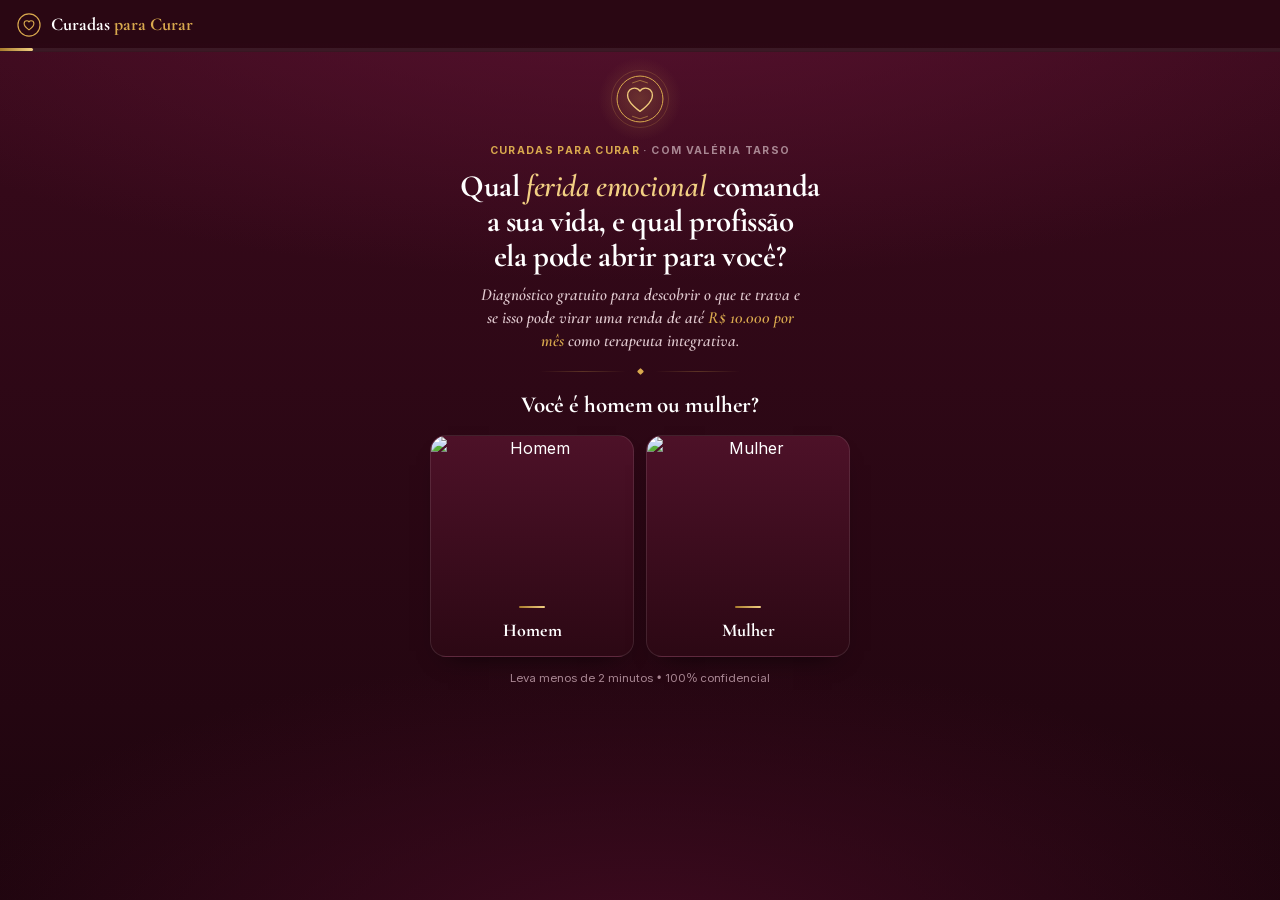
==== commit ea1ef649: "Capa: headline 'Qual ferida emocional comanda a sua vida…' e sub nova Co-Authored-By: Claude Opus 5." ====
--- a/direto/index.html
+++ b/direto/index.html
@@ -101,7 +101,7 @@
 @keyframes ab-pulsa{0%,100%{transform:scale(1)}14%{transform:scale(1.14)}28%{transform:scale(1)}42%{transform:scale(1.1)}70%{transform:scale(1)}}
 .abertura .ab-medalhao svg path:first-of-type{transform-box:fill-box;transform-origin:50% 50%;animation:ab-pulsa 1.6s ease-in-out infinite}
 @media (prefers-reduced-motion:reduce){.abertura .ab-opcao{transition:none}.abertura .ab-medalhao svg path:first-of-type{animation:none}}
-</style><div class="abertura"><div class="ab-topo"><div class="ab-faixa"><svg width="26" height="26" viewBox="0 0 40 40" fill="none" aria-hidden="true"><circle cx="20" cy="20" r="17" stroke="#d9a94e" stroke-width="1.8"></circle><path d="M20 27.5 C20 27.5 12.5 22.6 12.5 17.8 C12.5 15.2 14.5 13.4 16.8 13.4 C18.3 13.4 19.4 14.2 20 15.2 C20.6 14.2 21.7 13.4 23.2 13.4 C25.5 13.4 27.5 15.2 27.5 17.8 C27.5 22.6 20 27.5 20 27.5 Z" fill="none" stroke="#d9a94e" stroke-width="1.7" stroke-linejoin="round"></path></svg><span class="ab-marca">Curadas <b>para Curar</b></span></div><div class="ab-prog"><i></i></div></div><div class="ab-miolo"><div class="ab-medalhao"><svg viewBox="0 0 100 100" fill="none" aria-hidden="true"><circle cx="50" cy="50" r="46" stroke="rgba(217,169,78,.32)" stroke-width="1"></circle><circle cx="50" cy="50" r="37" stroke="#d9a94e" stroke-width="1.6"></circle><path d="M50 70 C50 70 30 57 30 44 C30 37.2 35.2 32.4 41.2 32.4 C45.2 32.4 48.3 34.6 50 37.2 C51.7 34.6 54.8 32.4 58.8 32.4 C64.8 32.4 70 37.2 70 44 C70 57 50 70 50 70 Z" fill="none" stroke="#f2cf83" stroke-width="2.2" stroke-linejoin="round"></path><path d="M38 24 L50 20 L62 24" fill="none" stroke="rgba(217,169,78,.6)" stroke-width="1.5" stroke-linecap="round" stroke-linejoin="round"></path><path d="M38 78 L50 82 L62 78" fill="none" stroke="rgba(217,169,78,.6)" stroke-width="1.5" stroke-linecap="round" stroke-linejoin="round"></path></svg></div><p class="ab-sobre"><b>Curadas para Curar</b> · com Valéria Tarso</p><h1 class="ab-titulo">Existe uma <em>ferida emocional</em> decidindo por você. Descubra qual.</h1><p class="ab-promessa">E veja se a sua história pode virar uma profissão de até <b>R$ 10.000 por mês</b>. Diagnóstico gratuito.</p><div class="ab-fio"><span></span><i></i><span></span></div><p class="ab-pergunta">Você é homem ou mulher?</p><div class="ab-opcoes"><button type="button" class="ab-opcao"><span class="ab-moldura"><img class="ab-foto" src="/quiz-valeria-terapeuta/assets/abertura-homem-RgFRi-JC.webp" alt="Homem" fetchPriority="high"/></span><span class="ab-rotulo">Homem</span></button><button type="button" class="ab-opcao"><span class="ab-moldura"><img class="ab-foto" src="/quiz-valeria-terapeuta/assets/abertura-mulher-CeryH_il.webp" alt="Mulher" fetchPriority="high"/></span><span class="ab-rotulo">Mulher</span></button></div><p class="ab-rodape">Leva menos de 2 minutos • 100% confidencial</p></div></div><script>/* COPIA: quem escolhe Homem na capa ve o quiz no masculino (troca so o texto exibido; respostas e pontos nao mudam) */
+</style><div class="abertura"><div class="ab-topo"><div class="ab-faixa"><svg width="26" height="26" viewBox="0 0 40 40" fill="none" aria-hidden="true"><circle cx="20" cy="20" r="17" stroke="#d9a94e" stroke-width="1.8"></circle><path d="M20 27.5 C20 27.5 12.5 22.6 12.5 17.8 C12.5 15.2 14.5 13.4 16.8 13.4 C18.3 13.4 19.4 14.2 20 15.2 C20.6 14.2 21.7 13.4 23.2 13.4 C25.5 13.4 27.5 15.2 27.5 17.8 C27.5 22.6 20 27.5 20 27.5 Z" fill="none" stroke="#d9a94e" stroke-width="1.7" stroke-linejoin="round"></path></svg><span class="ab-marca">Curadas <b>para Curar</b></span></div><div class="ab-prog"><i></i></div></div><div class="ab-miolo"><div class="ab-medalhao"><svg viewBox="0 0 100 100" fill="none" aria-hidden="true"><circle cx="50" cy="50" r="46" stroke="rgba(217,169,78,.32)" stroke-width="1"></circle><circle cx="50" cy="50" r="37" stroke="#d9a94e" stroke-width="1.6"></circle><path d="M50 70 C50 70 30 57 30 44 C30 37.2 35.2 32.4 41.2 32.4 C45.2 32.4 48.3 34.6 50 37.2 C51.7 34.6 54.8 32.4 58.8 32.4 C64.8 32.4 70 37.2 70 44 C70 57 50 70 50 70 Z" fill="none" stroke="#f2cf83" stroke-width="2.2" stroke-linejoin="round"></path><path d="M38 24 L50 20 L62 24" fill="none" stroke="rgba(217,169,78,.6)" stroke-width="1.5" stroke-linecap="round" stroke-linejoin="round"></path><path d="M38 78 L50 82 L62 78" fill="none" stroke="rgba(217,169,78,.6)" stroke-width="1.5" stroke-linecap="round" stroke-linejoin="round"></path></svg></div><p class="ab-sobre"><b>Curadas para Curar</b> · com Valéria Tarso</p><h1 class="ab-titulo">Qual <em>ferida emocional</em> comanda a sua vida, e qual profissão ela pode abrir para você?</h1><p class="ab-promessa">Diagnóstico gratuito para descobrir o que te trava e se isso pode virar uma renda de até <b>R$ 10.000 por mês</b> como terapeuta integrativa.</p><div class="ab-fio"><span></span><i></i><span></span></div><p class="ab-pergunta">Você é homem ou mulher?</p><div class="ab-opcoes"><button type="button" class="ab-opcao"><span class="ab-moldura"><img class="ab-foto" src="/quiz-valeria-terapeuta/assets/abertura-homem-RgFRi-JC.webp" alt="Homem" fetchPriority="high"/></span><span class="ab-rotulo">Homem</span></button><button type="button" class="ab-opcao"><span class="ab-moldura"><img class="ab-foto" src="/quiz-valeria-terapeuta/assets/abertura-mulher-CeryH_il.webp" alt="Mulher" fetchPriority="high"/></span><span class="ab-rotulo">Mulher</span></button></div><p class="ab-rodape">Leva menos de 2 minutos • 100% confidencial</p></div></div><script>/* COPIA: quem escolhe Homem na capa ve o quiz no masculino (troca so o texto exibido; respostas e pontos nao mudam) */
 (function(){
 var P=[["Ser casada, ser mãe","Ser casado, ser pai"],["Perder o companheiro","Perder a companheira"],
 ["uma mãe que também teve","um pai que também teve"],["uma mãe curada: mais leve, mais presente, mais inteira","um pai curado: mais leve, mais presente, mais inteiro"],
